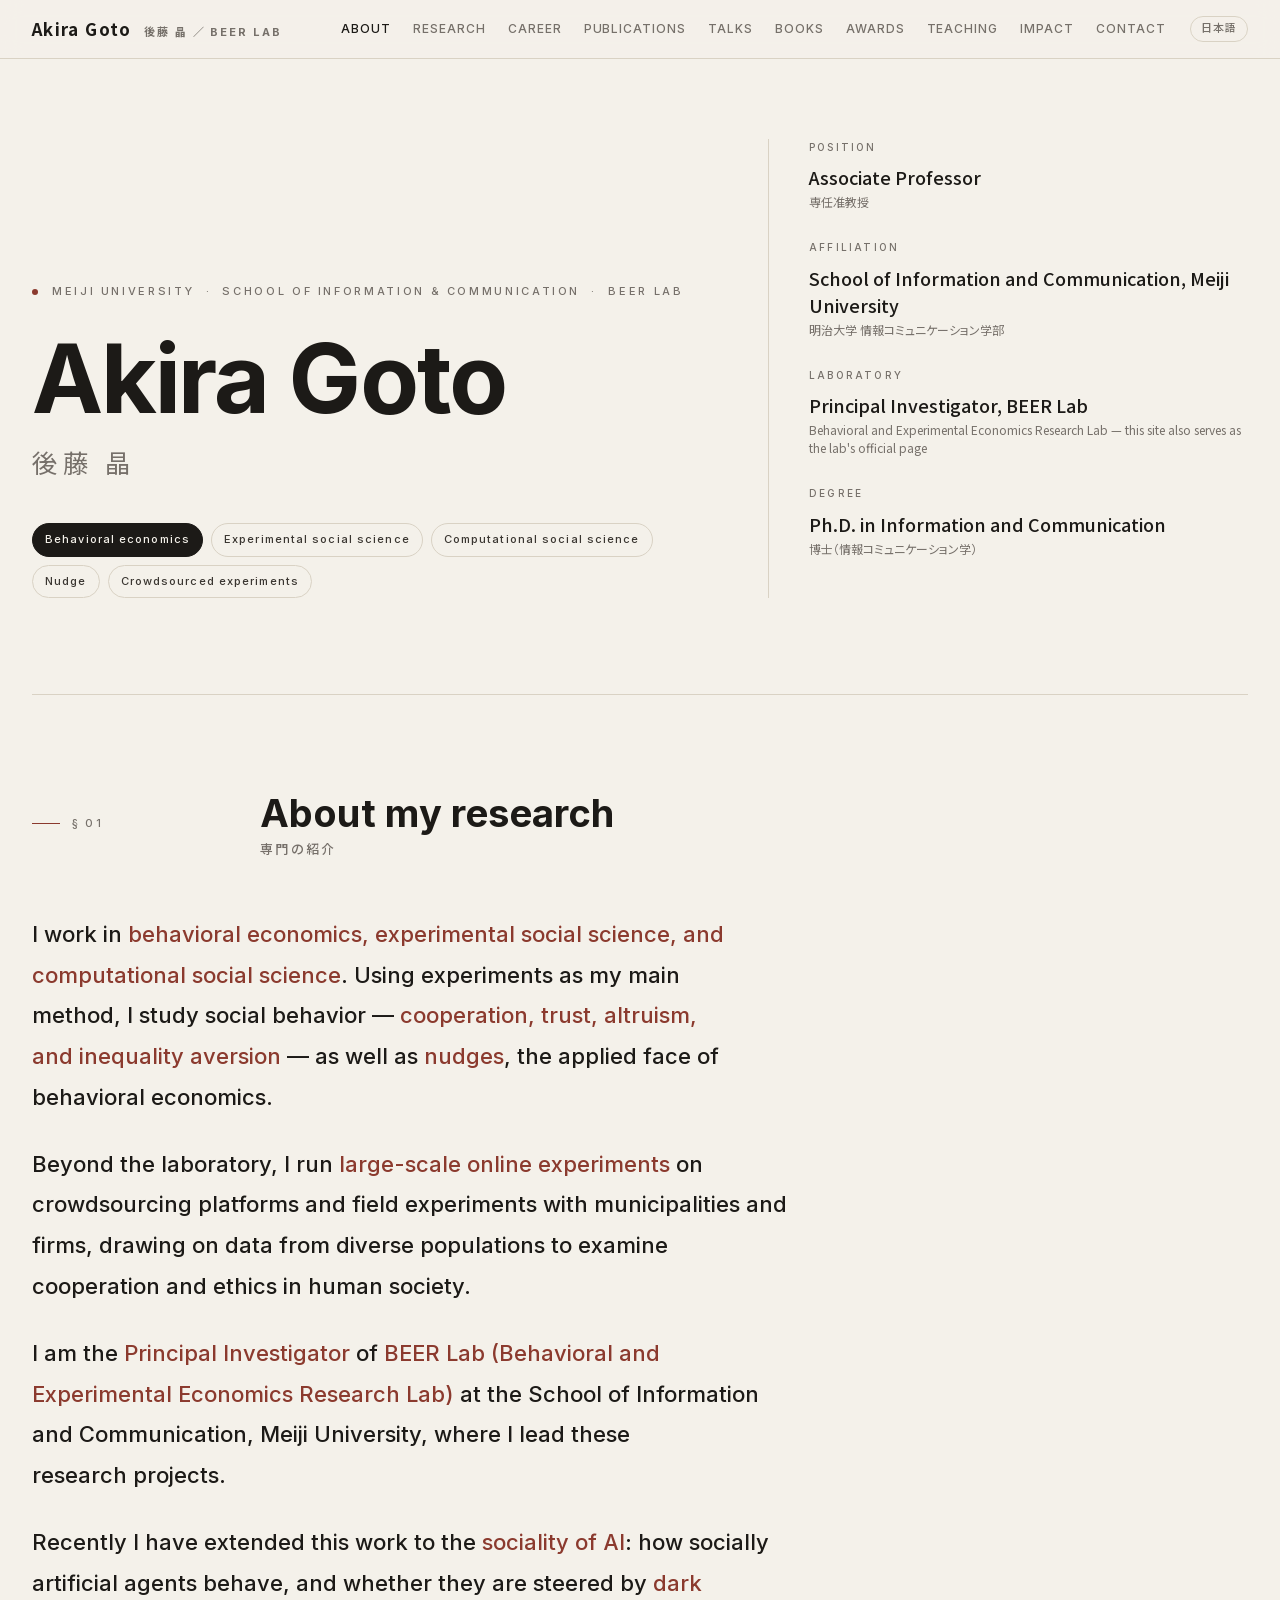
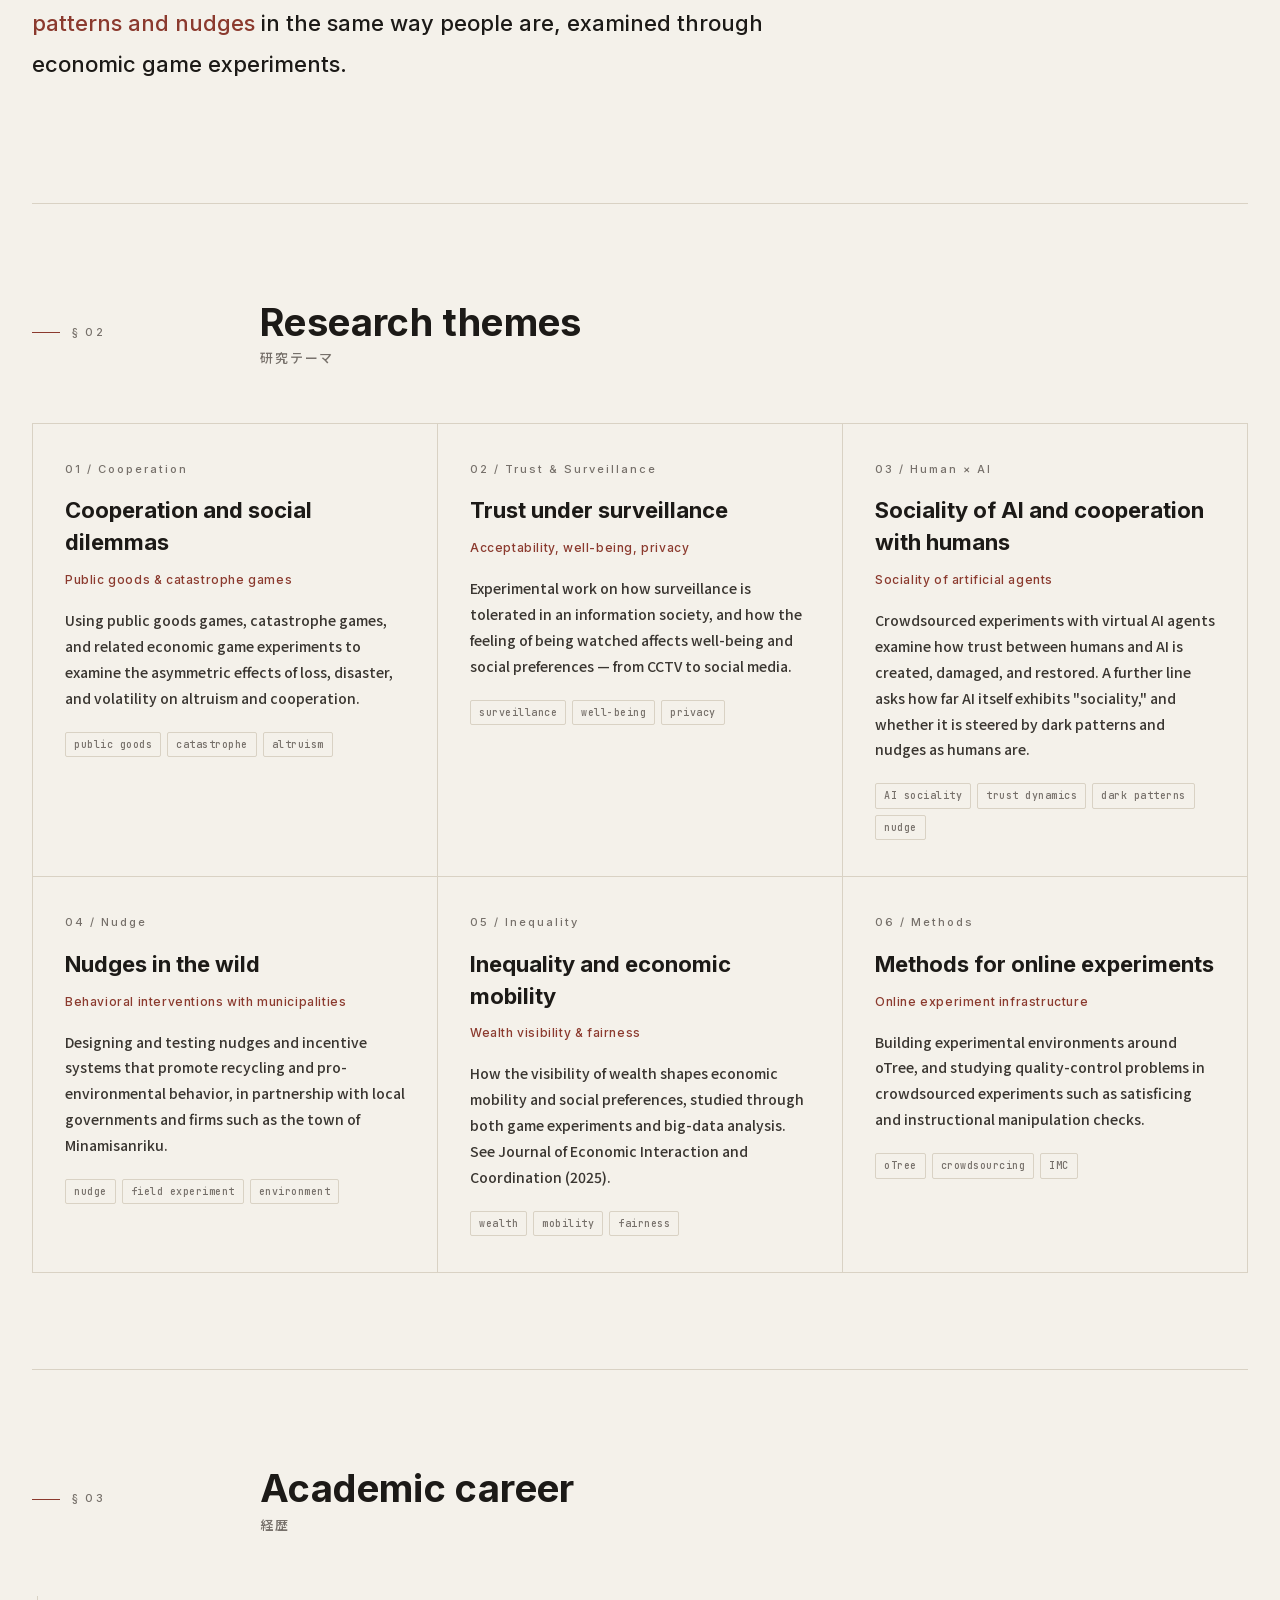
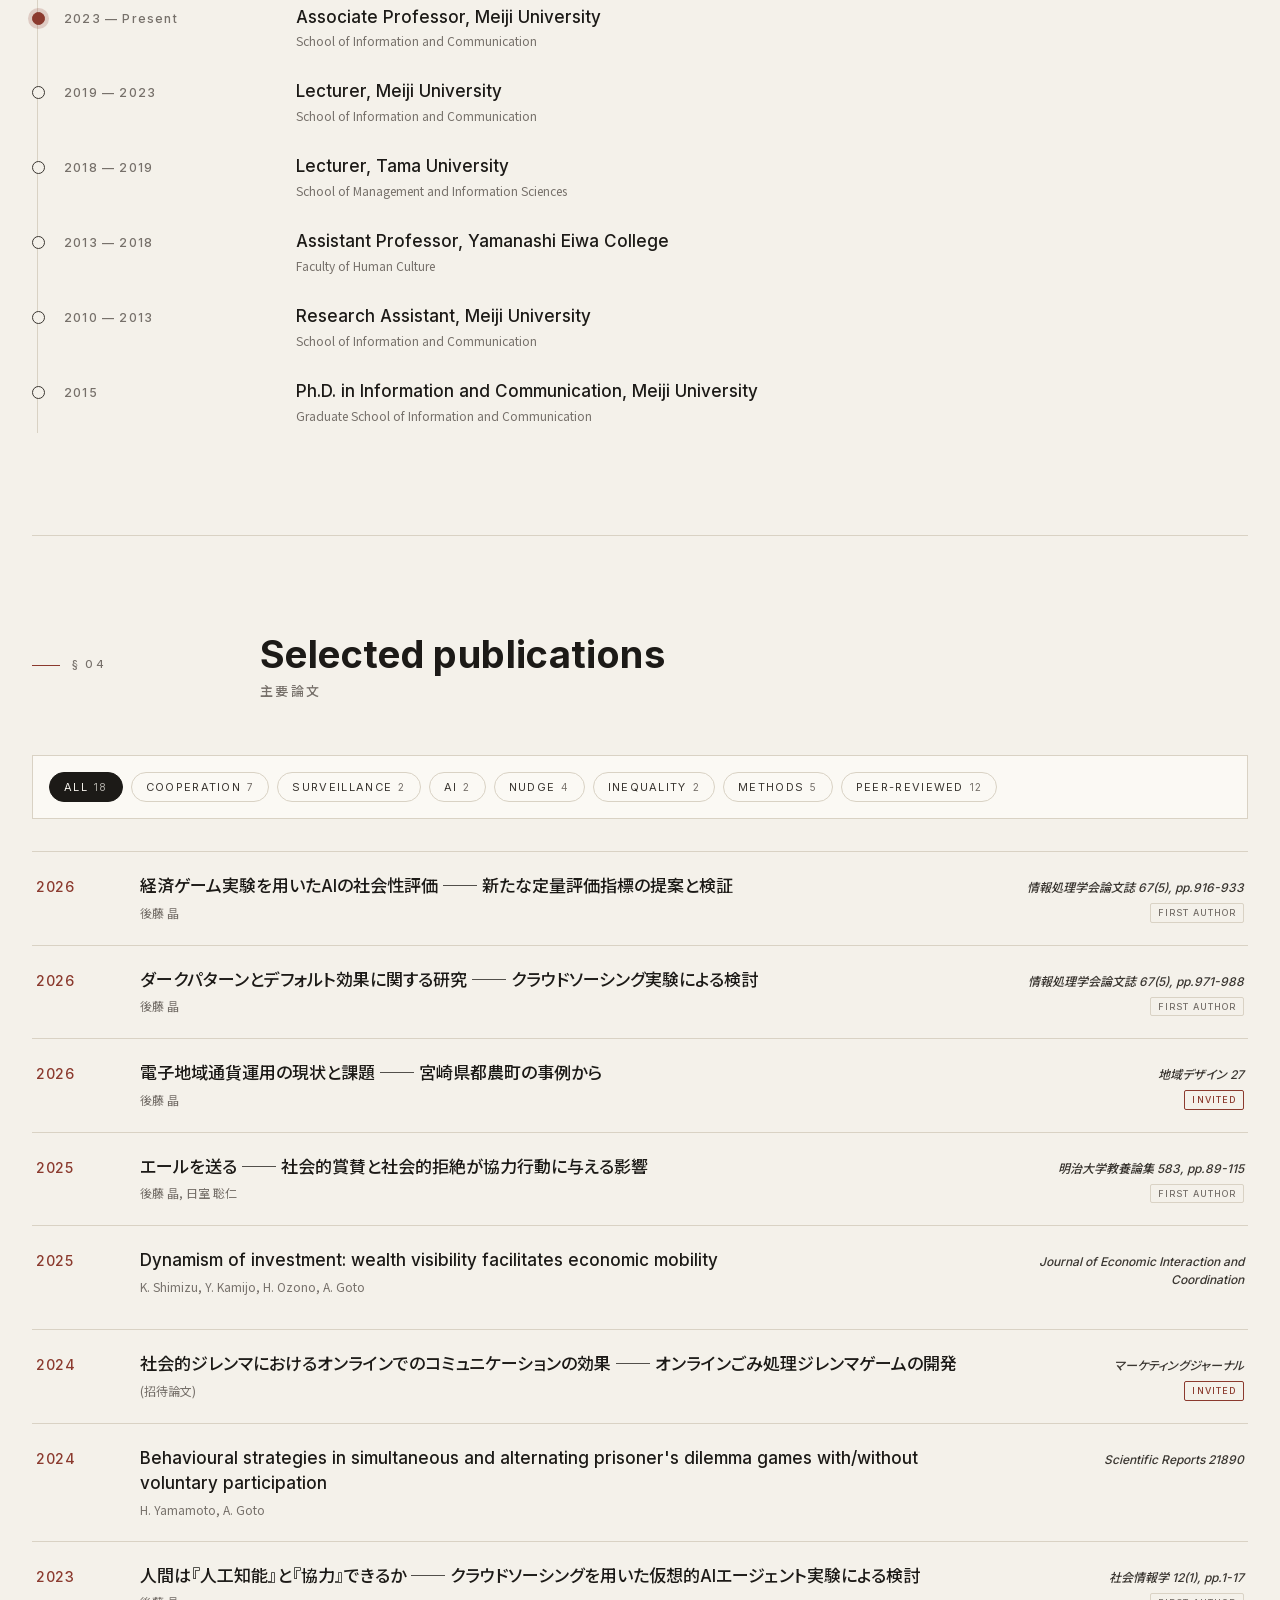
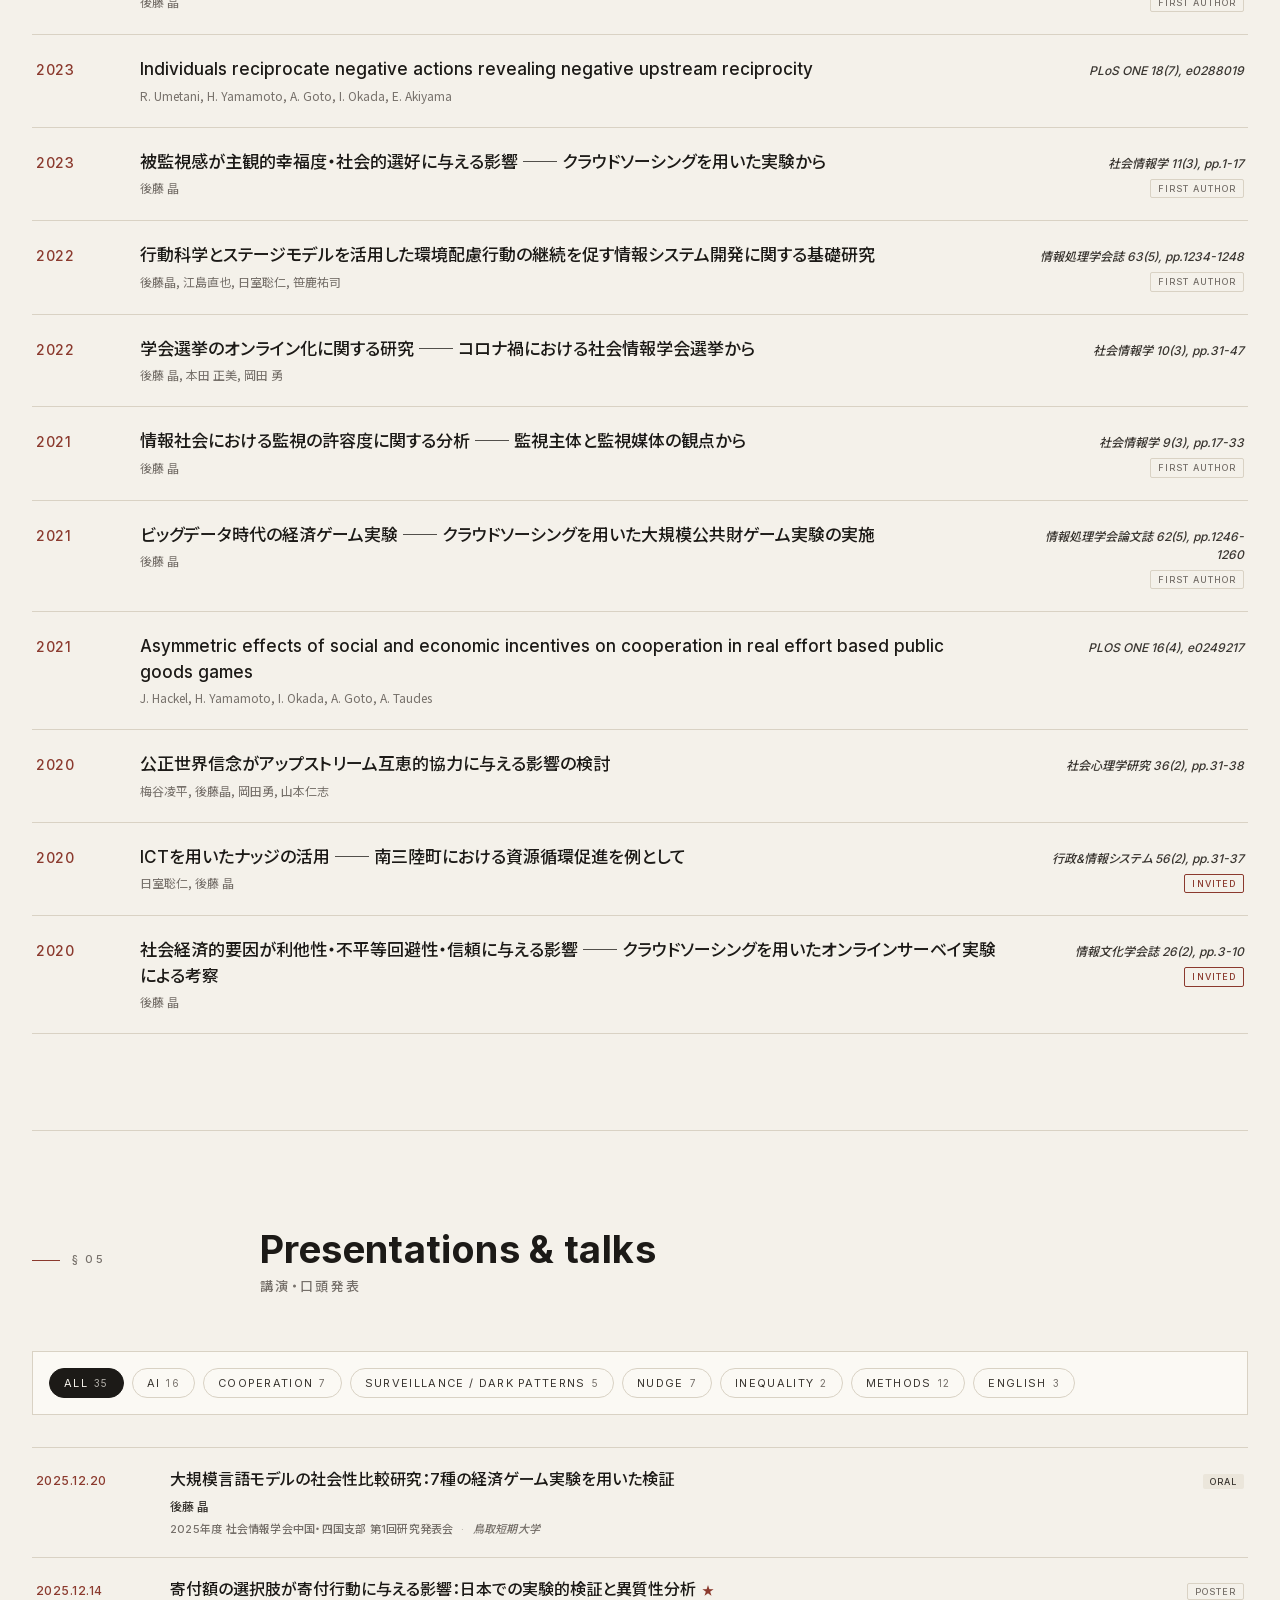
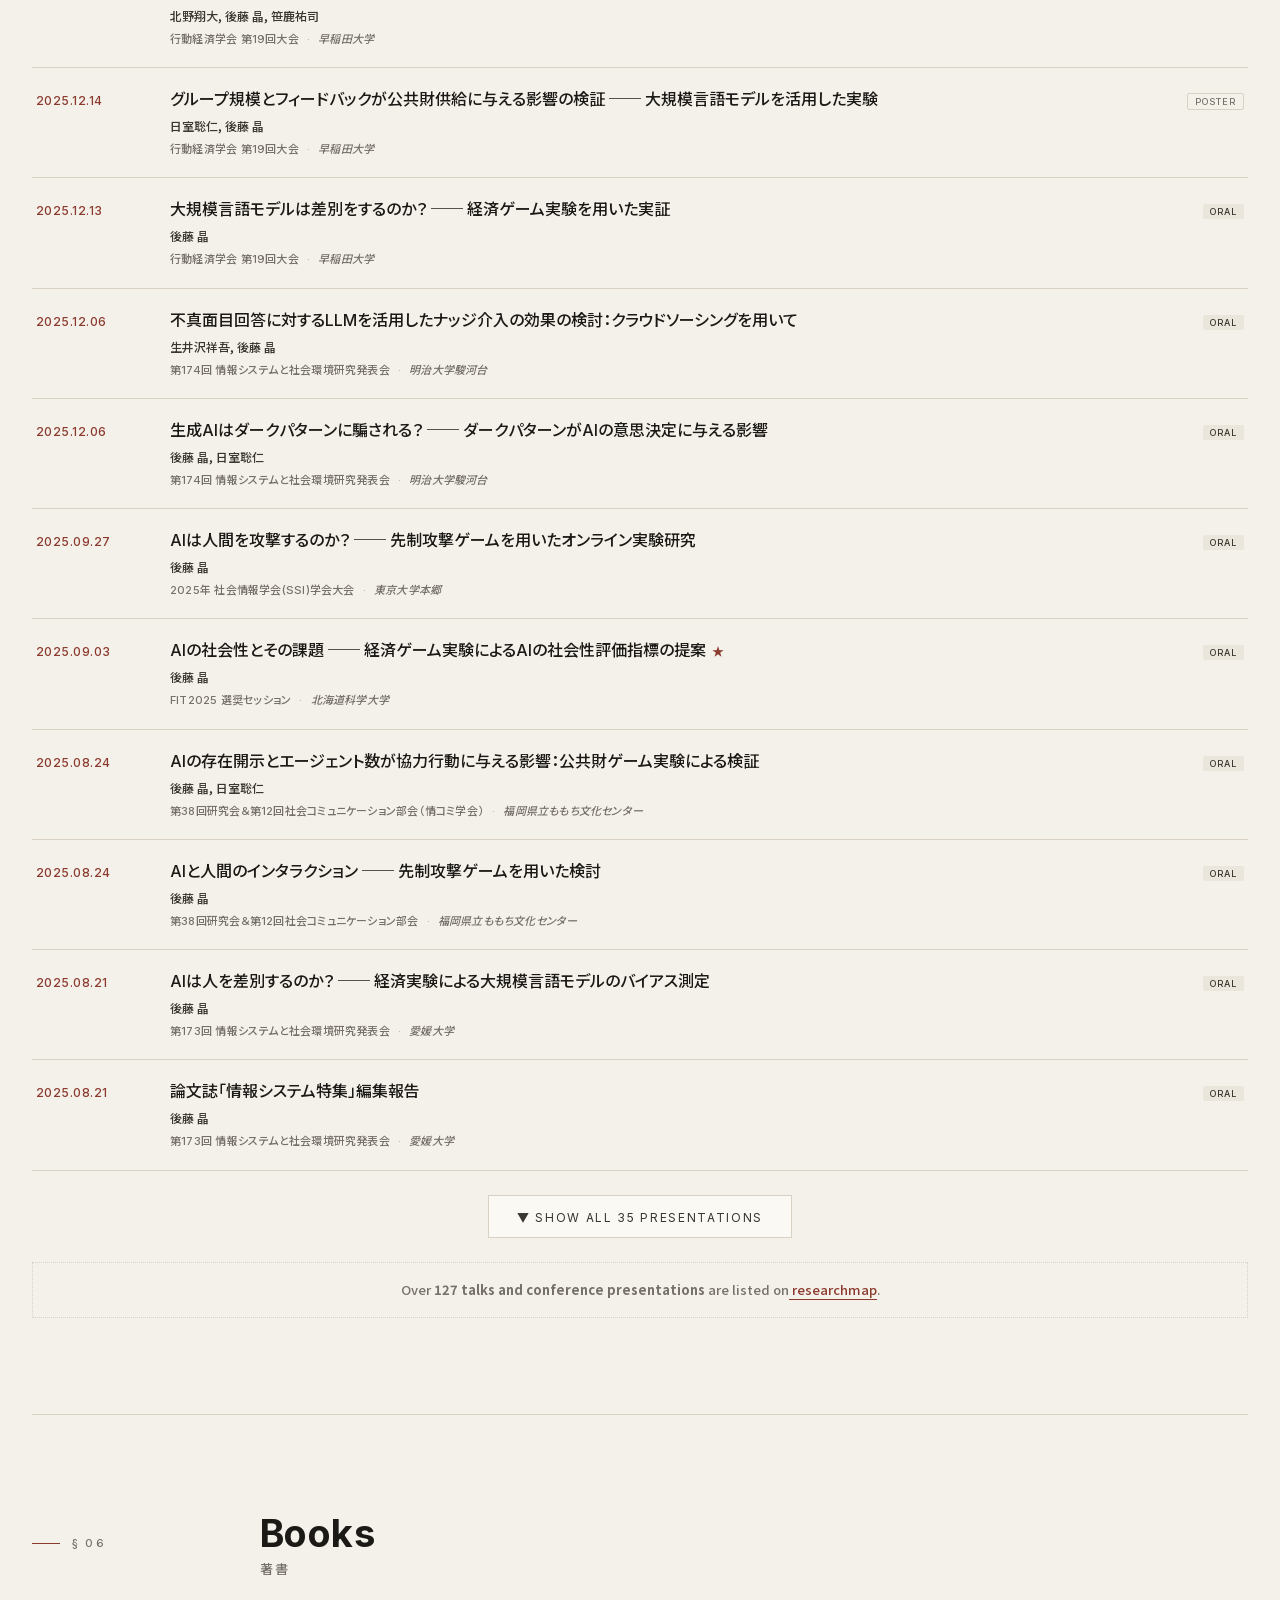
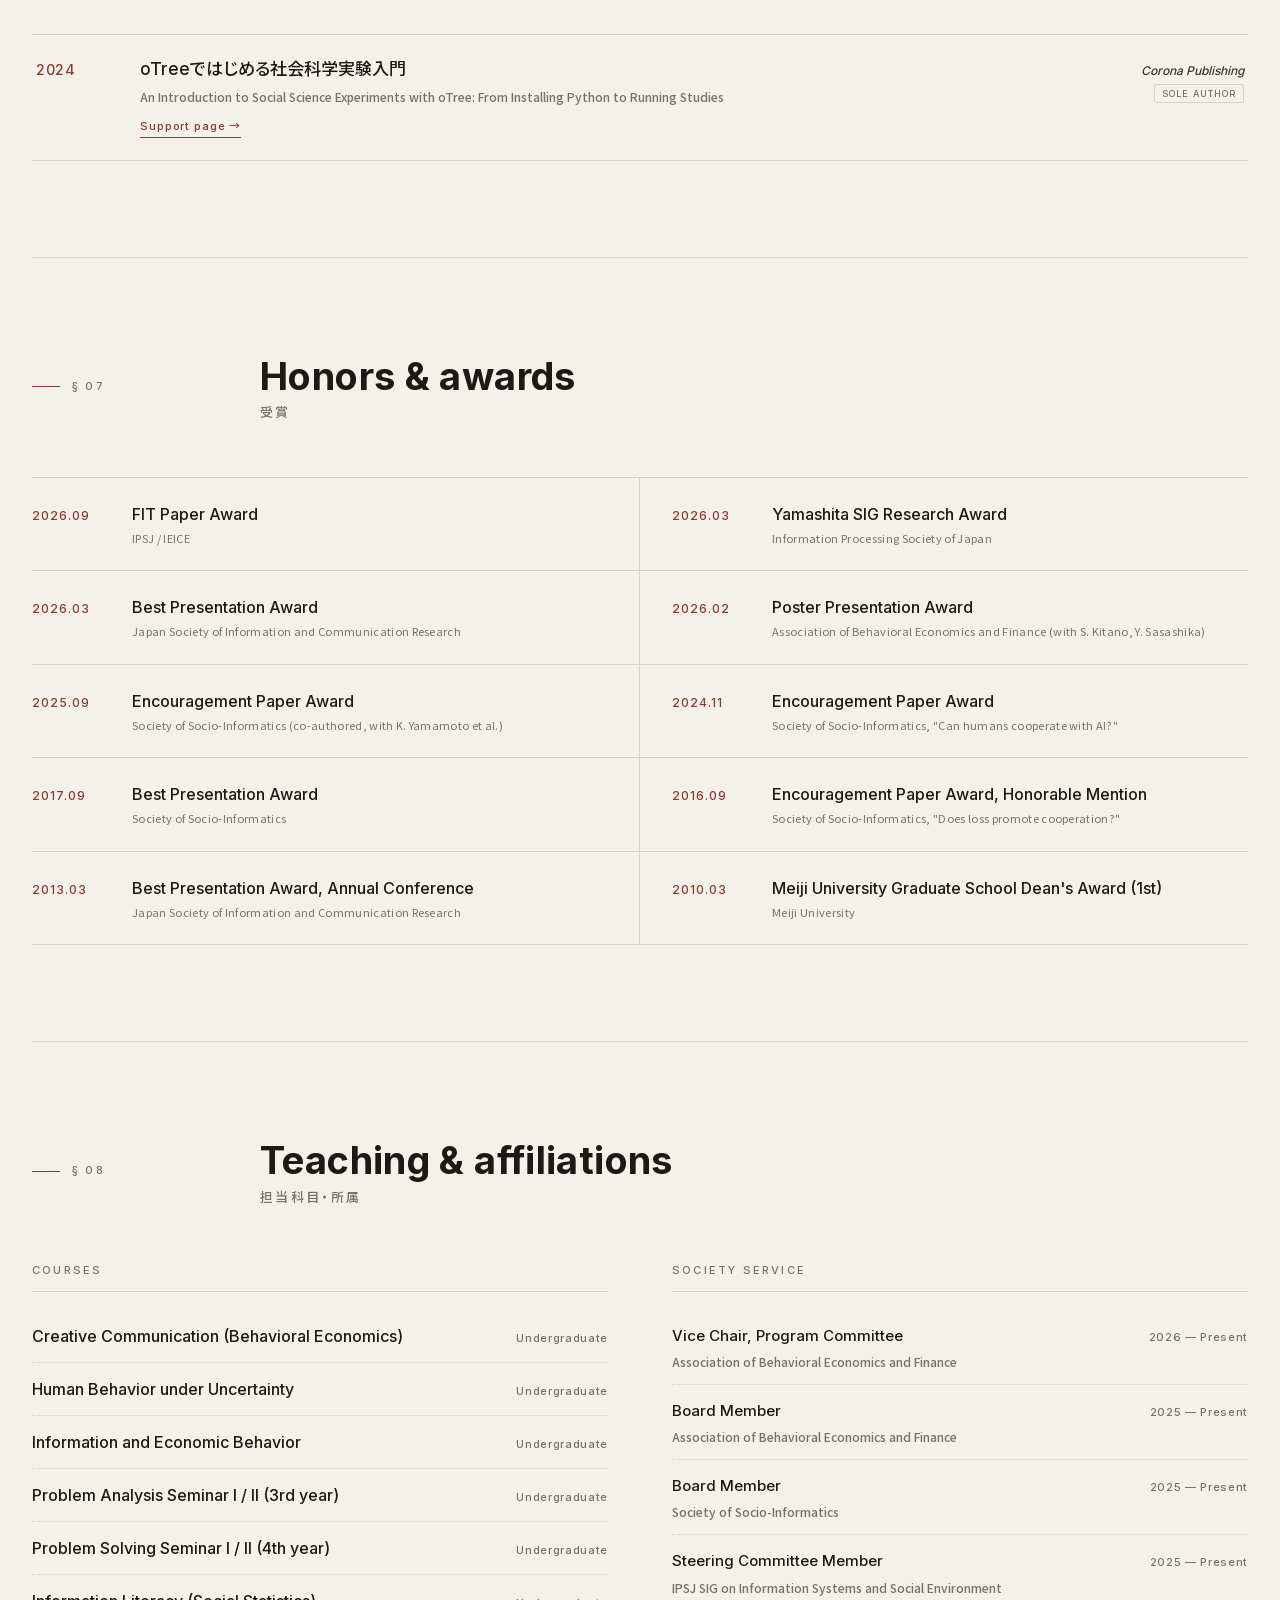
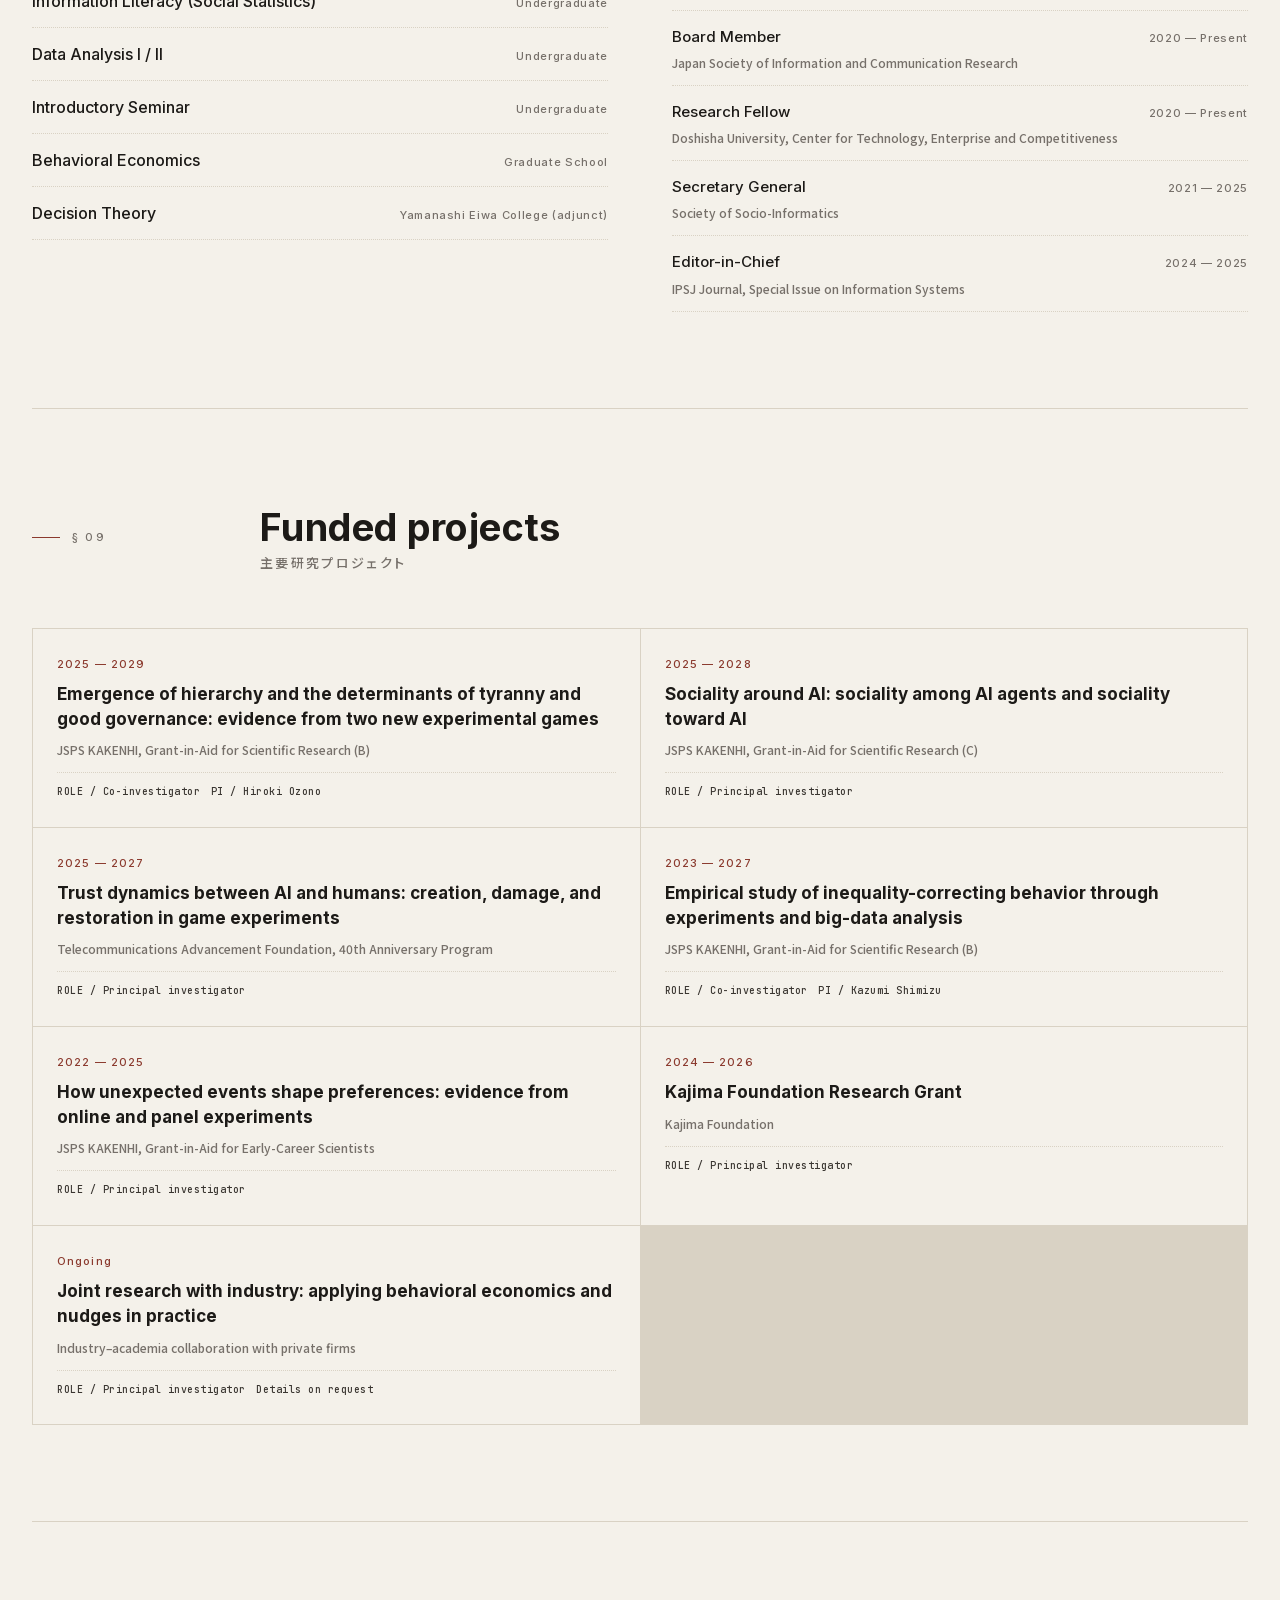
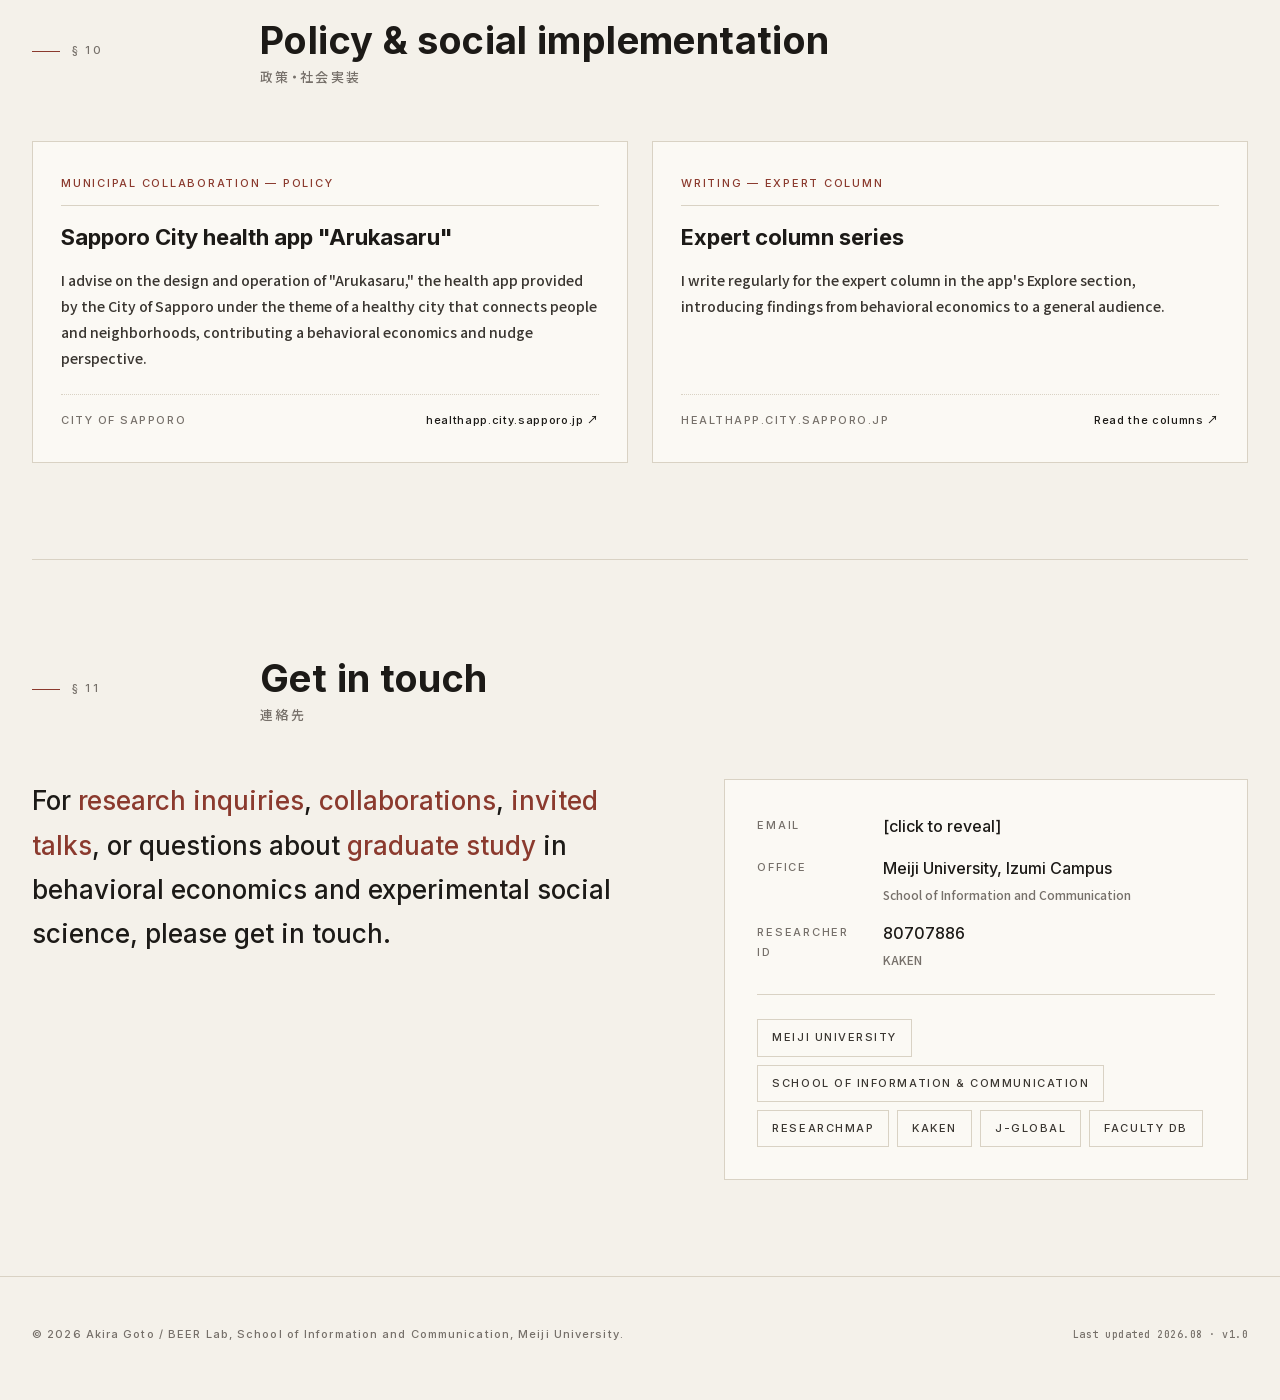
==== en/index.html @ a7a6106d "Attach custom domain m-beer.org (CNAME)" ====
<!DOCTYPE html>
<html lang="en" prefix="og: https://ogp.me/ns#"><head>
<meta charset="UTF-8">
<meta name="viewport" content="width=device-width, initial-scale=1">
<title>Akira Goto — BEER Lab | Meiji University, School of Information and Communication</title>
<meta name="description" content="Akira Goto, Associate Professor at the School of Information and Communication, Meiji University. Behavioral economics, experimental social science, and computational social science: cooperation, trust, nudges, and human–AI interaction.">
<meta name="author" content="Akira Goto">
<link rel="alternate" hreflang="ja" href="https://m-beer.org/">
<link rel="alternate" hreflang="en" href="https://m-beer.org/en/">
<link rel="alternate" hreflang="x-default" href="https://m-beer.org/">
<link rel="canonical" href="https://m-beer.org/en/">

<!-- OGP -->
<meta property="og:type" content="profile">
<meta property="og:url" content="https://m-beer.org/en/">
<meta property="og:title" content="Akira Goto">
<meta property="og:description" content="Associate Professor, School of Information and Communication, Meiji University. Behavioral economics and experimental social science.">
<meta property="og:locale" content="en_US">
<meta property="og:image" content="https://m-beer.org/assets/og-image.png">
<meta property="profile:first_name" content="Akira">
<meta property="profile:last_name" content="Goto">

<!-- Twitter / X -->
<meta name="twitter:card" content="summary_large_image">
<meta name="twitter:title" content="Akira Goto">
<meta name="twitter:description" content="Associate Professor, Meiji University. Behavioral economics and experimental social science.">
<meta name="twitter:image" content="https://m-beer.org/assets/og-image.png">

<link rel="icon" type="image/svg+xml" href="data:image/svg+xml;utf8,&lt;svg xmlns='http://www.w3.org/2000/svg' viewBox='0 0 64 64'&gt;&lt;rect width='64' height='64' rx='10' fill='%238b3a2e'/&gt;&lt;text x='32' y='44' font-family='serif' font-size='38' font-weight='800' text-anchor='middle' fill='%23fbf9f4'&gt;後&lt;/text&gt;&lt;/svg&gt;">
<link rel="stylesheet" href="../assets/fonts.css">
<style></style>

<style>  :root {
    --bg: #f4f1ea;
    --bg-2: #ebe6db;
    --paper: #fbf9f4;
    --ink: #1c1a17;
    --ink-2: #3a3631;
    --muted: #76706a;
    --rule: #d9d2c4;
    --accent: #8b3a2e;          /* iron-oxide red */
    --accent-soft: #c98a7a;
    --serif: "Noto Sans JP", "Hiragino Kaku Gothic ProN", "Yu Gothic", sans-serif;
    --sans: "Noto Sans JP", "Hiragino Kaku Gothic ProN", "Yu Gothic", sans-serif;
    --mono: "JetBrains Mono", ui-monospace, monospace;
    --latin: "Inter", "Noto Sans JP", sans-serif;
  }
  html.dark {
    --bg: #14130f;
    --bg-2: #1c1a16;
    --paper: #1a1814;
    --ink: #f1ece1;
    --ink-2: #cdc5b6;
    --muted: #8b8478;
    --rule: #2e2a23;
    --accent: #d97a66;
    --accent-soft: #b86d5b;
  }
  * { box-sizing: border-box; }
  html { scroll-behavior: smooth; }
  @media (prefers-reduced-motion: reduce) {
    html { scroll-behavior: auto; }
    *, *::before, *::after {
      animation-duration: 0.01ms !important;
      transition-duration: 0.01ms !important;
    }
  }
  /* Visible focus for keyboard users */
  a:focus-visible, button:focus-visible {
    outline: 2px solid var(--accent);
    outline-offset: 3px;
  }
  body {
    margin: 0;
    background: var(--bg);
    color: var(--ink);
    font-family: var(--sans);
    font-feature-settings: "palt";
    font-size: 16px;
    font-weight: 500;
    line-height: 1.75;
    -webkit-font-smoothing: antialiased;
  }
  a { color: inherit; text-decoration: none; }
  ::selection { background: var(--accent); color: var(--paper); }

  /* ---------- top bar ---------- */
  .topbar {
    position: sticky; top: 0; z-index: 30;
    backdrop-filter: blur(10px);
    background: color-mix(in oklab, var(--bg) 80%, transparent);
    border-bottom: 1px solid var(--rule);
  }
  .topbar-inner {
    max-width: 1320px; margin: 0 auto;
    padding: 14px 32px;
    display: flex; align-items: center; gap: 24px;
  }
  .brand {
    display: flex; align-items: baseline; gap: 12px;
    font-family: var(--serif); font-weight: 700;
  }
  .brand .ja { font-size: 17px; letter-spacing: 0.08em; }
  .brand .en { font-family: var(--latin); font-size: 11px; letter-spacing: 0.18em; color: var(--muted); text-transform: uppercase; }
  .top-nav {
    margin-left: auto;
    display: flex; gap: 22px;
    font-family: var(--latin);
    font-size: 12px;
    letter-spacing: 0.08em;
    text-transform: uppercase;
    color: var(--muted);
  }
  .top-nav a { transition: color .2s; }
  .top-nav a:hover { color: var(--accent); }
  .top-nav a.active { color: var(--ink); }
  .lang-toggle {
    border: 1px solid var(--rule);
    border-radius: 999px;
    padding: 4px 10px;
    font-family: var(--latin); font-size: 11px;
    letter-spacing: 0.1em;
    cursor: pointer;
    color: var(--muted);
    background: transparent;
  }
  .lang-toggle:hover { color: var(--ink); border-color: var(--ink-2); }
  a.lang-toggle { display: inline-block; line-height: 1.4; text-decoration: none; }
  a:hover { color: var(--accent); }

  /* ---------- layout ---------- */
  main { max-width: 1320px; margin: 0 auto; padding: 0 32px; }
  section { padding: 96px 0; border-top: 1px solid var(--rule); }
  section:first-of-type { border-top: 0; }
  .section-head {
    display: grid;
    grid-template-columns: 180px 1fr;
    gap: 48px;
    margin-bottom: 48px;
    align-items: baseline;
  }
  .section-num {
    font-family: var(--latin);
    font-size: 11px; letter-spacing: 0.2em;
    color: var(--muted);
    text-transform: uppercase;
  }
  .section-num::before {
    content: "";
    display: inline-block;
    width: 28px; height: 1px;
    background: var(--accent);
    vertical-align: middle;
    margin-right: 12px;
  }
  .section-title {
    font-family: var(--serif);
    font-weight: 700;
    font-size: 38px;
    line-height: 1.2;
    margin: 0 0 8px 0;
    letter-spacing: 0.01em;
  }
  .section-title .en {
    display: block;
    font-family: var(--latin);
    font-size: 13px;
    letter-spacing: 0.18em;
    text-transform: uppercase;
    color: var(--muted);
    font-weight: 500;
    margin-top: 6px;
  }
  .section-body { /* nothing */ }

  /* ---------- hero ---------- */
  .hero {
    padding: 80px 0 96px;
    border-top: 0;
    display: grid;
    grid-template-columns: 1.4fr 1fr;
    gap: 64px;
    align-items: end;
  }
  .hero-eyebrow {
    font-family: var(--latin);
    font-size: 11px;
    letter-spacing: 0.24em;
    text-transform: uppercase;
    color: var(--muted);
    margin-bottom: 32px;
    display: flex; gap: 14px; align-items: center;
  }
  .hero-eyebrow .dot { width: 6px; height: 6px; background: var(--accent); border-radius: 50%; }
  .hero-name-ja {
    font-family: var(--serif);
    font-weight: 900;
    font-size: clamp(64px, 9vw, 132px);
    line-height: 0.95;
    margin: 0;
    letter-spacing: 0.02em;
  }
  .hero-name-en {
    font-family: var(--latin);
    font-weight: 300;
    font-size: clamp(20px, 2vw, 28px);
    letter-spacing: 0.18em;
    color: var(--muted);
    margin-top: 18px;
    text-transform: uppercase;
  }
  .hero-tags {
    margin-top: 36px;
    display: flex; flex-wrap: wrap; gap: 8px;
  }
  .tag {
    font-family: var(--latin);
    font-size: 11px;
    letter-spacing: 0.1em;
    padding: 6px 12px;
    border: 1px solid var(--rule);
    border-radius: 999px;
    color: var(--ink-2);
  }
  .tag.solid {
    background: var(--ink);
    color: var(--bg);
    border-color: var(--ink);
  }
  .hero-side {
    border-left: 1px solid var(--rule);
    padding-left: 40px;
    padding-bottom: 12px;
  }
  .hero-side .label {
    font-family: var(--latin);
    font-size: 10px;
    letter-spacing: 0.22em;
    text-transform: uppercase;
    color: var(--muted);
    margin-bottom: 8px;
  }
  .hero-side .value {
    font-family: var(--serif);
    font-size: 18px;
    font-weight: 500;
    margin-bottom: 28px;
    line-height: 1.5;
  }
  .hero-side .value small {
    font-family: var(--sans);
    font-size: 12px;
    color: var(--muted);
    display: block;
    margin-top: 2px;
    font-weight: 400;
  }

  /* monogram (replaces portrait) */
  .monogram {
    width: 100%;
    aspect-ratio: 4/5;
    background: var(--paper);
    border: 1px solid var(--rule);
    position: relative;
    margin-bottom: 28px;
    display: grid;
    place-items: center;
    overflow: hidden;
  }
  .monogram::before {
    content: "";
    position: absolute; inset: 14px;
    border: 1px solid var(--rule);
  }
  .monogram .mg-kanji {
    font-family: var(--sans);
    font-weight: 900;
    font-size: clamp(96px, 14vw, 180px);
    line-height: 0.9;
    color: var(--ink);
    letter-spacing: -0.04em;
    z-index: 1;
    position: relative;
  }
  .monogram .mg-kanji .accent { color: var(--accent); }
  .monogram .mg-corner {
    position: absolute;
    font-family: var(--latin);
    font-size: 9px;
    letter-spacing: 0.18em;
    color: var(--muted);
    text-transform: uppercase;
  }
  .monogram .mg-corner.tl { top: 22px; left: 22px; }
  .monogram .mg-corner.br { bottom: 22px; right: 22px; }

  /* portrait placeholder (kept for legacy) */
  .portrait {
    width: 100%;
    aspect-ratio: 4/5;
    background:
      repeating-linear-gradient(
        45deg,
        var(--bg-2) 0px,
        var(--bg-2) 8px,
        var(--paper) 8px,
        var(--paper) 16px
      );
    border: 1px solid var(--rule);
    position: relative;
    margin-bottom: 28px;
    display: grid;
    place-items: center;
    overflow: hidden;
  }
  .portrait::after {
    content: "";
    position: absolute; inset: 18px;
    border: 1px dashed var(--rule);
  }
  .portrait .ph-label {
    font-family: var(--mono);
    font-size: 10px;
    letter-spacing: 0.15em;
    color: var(--muted);
    background: var(--paper);
    padding: 4px 8px;
    border: 1px solid var(--rule);
    z-index: 1;
  }

  /* ---------- about / lede ---------- */
  .lede {
    max-width: 760px;
    font-family: var(--serif);
    font-size: 22px;
    line-height: 1.85;
    color: var(--ink);
    text-wrap: pretty;
  }
  .lede p + p { margin-top: 1.2em; }
  .lede em { font-style: normal; color: var(--accent); }

  .pull-grid {
    display: grid;
    grid-template-columns: repeat(4, 1fr);
    gap: 1px;
    background: var(--rule);
    border: 1px solid var(--rule);
    margin-top: 56px;
  }
  .pull {
    background: var(--bg);
    padding: 28px 24px;
  }
  .pull .num {
    font-family: var(--latin);
    font-weight: 300;
    font-size: 48px;
    line-height: 1;
    color: var(--accent);
    letter-spacing: -0.02em;
  }
  .pull .lab {
    font-family: var(--latin);
    font-size: 11px;
    letter-spacing: 0.16em;
    text-transform: uppercase;
    color: var(--muted);
    margin-top: 10px;
  }
  .pull .sub {
    font-family: var(--sans);
    font-size: 12px;
    color: var(--ink-2);
    margin-top: 4px;
  }

  /* ---------- research ---------- */
  .research-grid {
    display: grid;
    grid-template-columns: repeat(3, 1fr);
    gap: 1px;
    background: var(--rule);
    border: 1px solid var(--rule);
  }
  .r-card {
    background: var(--bg);
    padding: 36px 32px;
    transition: background .25s;
    cursor: default;
  }
  .r-card:hover { background: var(--paper); }
  .r-card .ix {
    font-family: var(--latin);
    font-size: 11px;
    letter-spacing: 0.18em;
    color: var(--muted);
    margin-bottom: 16px;
  }
  .r-card h3 {
    font-family: var(--serif);
    font-size: 22px;
    margin: 0 0 10px;
    line-height: 1.45;
    font-weight: 700;
  }
  .r-card .en-sub {
    font-family: var(--latin);
    font-size: 12px;
    letter-spacing: 0.05em;
    color: var(--accent);
    margin-bottom: 18px;
  }
  .r-card p {
    font-size: 14px; line-height: 1.85;
    color: var(--ink-2);
    margin: 0;
  }
  .r-card .keywords {
    display: flex; flex-wrap: wrap; gap: 6px;
    margin-top: 20px;
  }
  .r-card .keywords span {
    font-family: var(--mono);
    font-size: 10px;
    letter-spacing: 0.05em;
    color: var(--muted);
    padding: 3px 8px;
    border: 1px solid var(--rule);
    border-radius: 2px;
  }

  /* ---------- timeline ---------- */
  .timeline {
    position: relative;
    padding-left: 32px;
  }
  .timeline::before {
    content: "";
    position: absolute;
    left: 5px; top: 6px; bottom: 6px;
    width: 1px;
    background: var(--rule);
  }
  .t-item {
    display: grid;
    grid-template-columns: 200px 1fr;
    gap: 32px;
    padding: 14px 0;
    position: relative;
  }
  .t-item::before {
    content: "";
    position: absolute;
    left: -32px; top: 22px;
    width: 11px; height: 11px;
    border-radius: 50%;
    background: var(--bg);
    border: 1px solid var(--ink-2);
  }
  .t-item.current::before {
    background: var(--accent);
    border-color: var(--accent);
    box-shadow: 0 0 0 4px color-mix(in oklab, var(--accent) 20%, transparent);
  }
  .t-when {
    font-family: var(--latin);
    font-size: 12px;
    letter-spacing: 0.1em;
    color: var(--muted);
    padding-top: 4px;
  }
  .t-what {
    font-family: var(--serif);
    font-size: 17px;
    font-weight: 500;
    line-height: 1.55;
  }
  .t-what small {
    display: block;
    font-family: var(--sans);
    font-size: 12px;
    color: var(--muted);
    font-weight: 400;
    margin-top: 2px;
  }

  /* ---------- pubs ---------- */
  .pubs-toolbar {
    display: flex; gap: 8px; flex-wrap: wrap;
    margin-bottom: 32px;
    padding: 16px;
    background: var(--paper);
    border: 1px solid var(--rule);
  }
  .filter-btn {
    font-family: var(--latin);
    font-size: 11px;
    letter-spacing: 0.12em;
    text-transform: uppercase;
    padding: 7px 14px;
    border: 1px solid var(--rule);
    background: transparent;
    color: var(--ink-2);
    cursor: pointer;
    border-radius: 999px;
    transition: all .2s;
  }
  .filter-btn:hover { border-color: var(--ink-2); }
  .filter-btn.on {
    background: var(--ink);
    color: var(--bg);
    border-color: var(--ink);
  }
  .filter-btn .count {
    font-size: 10px;
    margin-left: 6px;
    color: var(--muted);
  }
  .filter-btn.on .count { color: color-mix(in oklab, var(--bg) 70%, transparent); }

  .pub-list {
    border-top: 1px solid var(--rule);
  }
  .pub {
    display: grid;
    grid-template-columns: 80px 1fr 220px;
    gap: 24px;
    padding: 22px 4px;
    border-bottom: 1px solid var(--rule);
    align-items: baseline;
    transition: background .2s;
  }
  .pub:hover { background: var(--paper); }
  .pub .yr {
    font-family: var(--latin);
    font-weight: 500;
    font-size: 14px;
    color: var(--accent);
    letter-spacing: 0.04em;
  }
  .pub .ttl {
    font-family: var(--serif);
    font-size: 17px;
    line-height: 1.5;
    font-weight: 500;
    text-wrap: pretty;
  }
  .pub .ttl .authors {
    display: block;
    font-family: var(--sans);
    font-size: 12px;
    color: var(--muted);
    font-weight: 400;
    margin-top: 4px;
  }
  .pub .meta {
    font-family: var(--latin);
    font-size: 12px;
    color: var(--ink-2);
    text-align: right;
    line-height: 1.5;
  }
  .pub .meta .venue {
    display: block;
    font-style: italic;
  }
  .pub .meta .badges {
    display: inline-flex; gap: 6px; margin-top: 6px;
    flex-wrap: wrap;
    justify-content: flex-end;
  }
  .badge {
    font-family: var(--latin);
    font-size: 9px;
    letter-spacing: 0.12em;
    text-transform: uppercase;
    padding: 2px 7px;
    border-radius: 2px;
    background: var(--bg-2);
    color: var(--ink-2);
  }
  .badge.peer { background: var(--accent); color: var(--paper); }
  .badge.invited { border: 1px solid var(--accent); color: var(--accent); background: transparent; }
  .badge.first { border: 1px solid var(--rule); color: var(--muted); background: transparent; }

  /* ---------- presentations ---------- */
  .pres-list {
    border-top: 1px solid var(--rule);
  }
  .pres {
    display: grid;
    grid-template-columns: 110px 1fr 90px;
    gap: 24px;
    padding: 18px 4px;
    border-bottom: 1px solid var(--rule);
    align-items: baseline;
    transition: background .2s;
  }
  .pres:hover { background: var(--paper); }
  .pres-date {
    font-family: var(--latin);
    font-size: 12px;
    letter-spacing: 0.04em;
    color: var(--accent);
    font-weight: 500;
  }
  .pres-title {
    font-family: var(--serif);
    font-size: 16px;
    line-height: 1.5;
    font-weight: 500;
    text-wrap: pretty;
  }
  .pres-star {
    color: var(--accent);
    margin-left: 6px;
    font-size: 12px;
  }
  .pres-authors {
    font-family: var(--sans);
    font-size: 12px;
    color: var(--ink-2);
    margin-top: 4px;
  }
  .pres-venue {
    font-family: var(--latin);
    font-size: 11px;
    color: var(--muted);
    margin-top: 4px;
    letter-spacing: 0.02em;
  }
  .pres-venue .dot-sep { margin: 0 8px; opacity: 0.5; }
  .pres-place { font-style: italic; }
  .pres-meta {
    text-align: right;
  }
  .pres-more {
    margin-top: 24px;
    text-align: center;
  }
  .more-btn {
    font-family: var(--latin);
    font-size: 12px;
    letter-spacing: 0.14em;
    text-transform: uppercase;
    padding: 12px 28px;
    border: 1px solid var(--rule);
    background: var(--paper);
    color: var(--ink-2);
    cursor: pointer;
    transition: all .2s;
  }
  .more-btn:hover { background: var(--ink); color: var(--bg); border-color: var(--ink); }
  .pres-footnote {
    margin-top: 24px;
    font-family: var(--sans);
    font-size: 13px;
    color: var(--muted);
    line-height: 1.7;
    text-align: center;
    padding: 16px;
    border: 1px dotted var(--rule);
  }
  .pres-footnote a {
    color: var(--accent);
    border-bottom: 1px solid var(--accent);
  }
  @media (max-width: 960px) {
    .pres { grid-template-columns: 1fr; gap: 4px; }
    .pres-meta { text-align: left; margin-top: 4px; }
  }

  /* ---------- books ---------- */
  .book-list {
    border-top: 1px solid var(--rule);
  }
  .book-row {
    display: grid;
    grid-template-columns: 80px 1fr 180px;
    gap: 24px;
    padding: 22px 4px;
    border-bottom: 1px solid var(--rule);
    align-items: baseline;
    transition: background .2s;
  }
  .book-row:hover { background: var(--paper); }
  .book-row .b-yr {
    font-family: var(--latin);
    font-weight: 500;
    font-size: 14px;
    color: var(--accent);
    letter-spacing: 0.04em;
  }
  .book-row .b-name {
    font-family: var(--serif);
    font-size: 17px;
    line-height: 1.5;
    font-weight: 500;
    text-wrap: pretty;
  }
  .book-row .b-sub {
    font-family: var(--sans);
    font-size: 12px;
    color: var(--muted);
    margin-top: 4px;
  }
  .book-support-link {
    display: inline-block;
    margin-top: 10px;
    font-family: var(--latin);
    font-size: 11px;
    letter-spacing: 0.08em;
    color: var(--accent);
    border-bottom: 1px solid var(--accent);
  }
  .book-row .b-meta {
    text-align: right;
    font-family: var(--latin);
    font-size: 12px;
    color: var(--ink-2);
    line-height: 1.5;
  }
  .book-row .b-pub { display: block; font-style: italic; }
  .book-row .b-kind {
    display: inline-block;
    margin-top: 4px;
    font-size: 9px;
    letter-spacing: 0.12em;
    text-transform: uppercase;
    color: var(--muted);
    border: 1px solid var(--rule);
    border-radius: 2px;
    padding: 2px 7px;
  }
  @media (max-width: 960px) {
    .book-row { grid-template-columns: 60px 1fr; }
    .book-row .b-meta { grid-column: 2; text-align: left; }
  }

  /* ---------- awards ---------- */
  .awards {
    display: grid;
    grid-template-columns: repeat(2, 1fr);
    gap: 0;
    border-top: 1px solid var(--rule);
  }
  .award {
    display: grid;
    grid-template-columns: 80px 1fr;
    gap: 20px;
    padding: 24px 0;
    border-bottom: 1px solid var(--rule);
    align-items: baseline;
  }
  .award:nth-child(odd) { padding-right: 32px; border-right: 1px solid var(--rule); }
  .award:nth-child(even) { padding-left: 32px; }
  .award .a-yr {
    font-family: var(--latin);
    font-size: 12px;
    letter-spacing: 0.08em;
    color: var(--accent);
    font-weight: 500;
  }
  .award .a-ttl {
    font-family: var(--serif);
    font-size: 16px;
    font-weight: 500;
    line-height: 1.5;
  }
  .award .a-ttl small {
    display: block;
    font-family: var(--sans);
    font-size: 11px;
    color: var(--muted);
    font-weight: 400;
    margin-top: 4px;
    letter-spacing: 0.03em;
  }

  /* ---------- teaching / projects ---------- */
  .two-col {
    display: grid;
    grid-template-columns: 1fr 1fr;
    gap: 64px;
  }
  .col-h {
    font-family: var(--latin);
    font-size: 11px;
    letter-spacing: 0.2em;
    text-transform: uppercase;
    color: var(--muted);
    margin-bottom: 18px;
    padding-bottom: 10px;
    border-bottom: 1px solid var(--rule);
  }
  .course-list, .org-list {
    list-style: none; padding: 0; margin: 0;
  }
  .course-list li, .org-list li {
    padding: 12px 0;
    border-bottom: 1px dotted var(--rule);
    display: grid;
    grid-template-columns: 1fr auto;
    gap: 16px;
    align-items: baseline;
  }
  .course-list li .name {
    font-family: var(--serif);
    font-size: 16px;
  }
  .course-list li .where, .org-list li .yr {
    font-family: var(--latin);
    font-size: 11px;
    color: var(--muted);
    letter-spacing: 0.06em;
  }
  .org-list li .role {
    font-family: var(--serif);
    font-size: 15px;
  }
  .org-list li .org {
    font-family: var(--sans);
    font-size: 12px;
    color: var(--muted);
    display: block;
    margin-top: 2px;
  }

  /* projects */
  .projects {
    display: grid;
    grid-template-columns: repeat(2, 1fr);
    gap: 1px;
    background: var(--rule);
    border: 1px solid var(--rule);
  }
  .proj {
    background: var(--bg);
    padding: 26px 24px;
  }
  .proj .p-when {
    font-family: var(--latin);
    font-size: 11px;
    letter-spacing: 0.1em;
    color: var(--accent);
    margin-bottom: 8px;
  }
  .proj h4 {
    font-family: var(--serif);
    font-size: 17px;
    margin: 0 0 8px;
    line-height: 1.45;
    font-weight: 700;
    text-wrap: pretty;
  }
  .proj .p-funder {
    font-family: var(--sans);
    font-size: 12px;
    color: var(--muted);
  }
  .proj .p-role {
    font-family: var(--mono);
    font-size: 10px;
    letter-spacing: 0.05em;
    color: var(--ink-2);
    margin-top: 12px;
    padding-top: 10px;
    border-top: 1px dotted var(--rule);
  }

  /* ---------- impact ---------- */
  .impact-grid {
    display: grid;
    grid-template-columns: repeat(2, 1fr);
    gap: 24px;
  }
  .impact-card {
    display: flex; flex-direction: column;
    background: var(--paper);
    border: 1px solid var(--rule);
    padding: 32px 28px;
    transition: transform .25s, box-shadow .25s, border-color .25s;
    color: inherit;
  }
  .impact-card:hover {
    transform: translateY(-3px);
    box-shadow: 0 8px 24px -12px rgba(0,0,0,0.12);
    border-color: var(--ink-2);
  }
  .impact-card .i-tag {
    font-family: var(--latin);
    font-size: 11px;
    letter-spacing: 0.16em;
    text-transform: uppercase;
    color: var(--accent);
    margin-bottom: 16px;
    padding-bottom: 12px;
    border-bottom: 1px solid var(--rule);
  }
  .impact-card h4 {
    font-family: var(--serif);
    font-size: 22px;
    font-weight: 700;
    margin: 0 0 14px;
    line-height: 1.45;
    text-wrap: pretty;
  }
  .impact-card p {
    font-size: 14px;
    line-height: 1.85;
    color: var(--ink-2);
    margin: 0;
    flex: 1;
  }
  .impact-card .i-meta {
    display: flex; justify-content: space-between; align-items: baseline;
    gap: 16px;
    margin-top: 22px;
    padding-top: 16px;
    border-top: 1px dotted var(--rule);
    font-family: var(--latin);
    font-size: 11px;
    letter-spacing: 0.06em;
  }
  .impact-card .i-host {
    color: var(--muted);
    text-transform: uppercase;
    letter-spacing: 0.14em;
  }
  .impact-card .i-link {
    color: var(--ink);
    font-weight: 500;
  }
  .impact-card:hover .i-link { color: var(--accent); }

  /* ---------- contact ---------- */
  .contact {
    display: grid;
    grid-template-columns: 1.2fr 1fr;
    gap: 64px;
    align-items: start;
  }
  .contact-msg {
    font-family: var(--serif);
    font-size: 26px;
    line-height: 1.7;
    text-wrap: pretty;
  }
  .contact-msg em {
    font-style: normal;
    color: var(--accent);
  }
  .contact-card {
    background: var(--paper);
    border: 1px solid var(--rule);
    padding: 32px;
  }
  .contact-card dl {
    display: grid;
    grid-template-columns: 110px 1fr;
    gap: 14px 16px;
    margin: 0;
  }
  .contact-card dt {
    font-family: var(--latin);
    font-size: 11px;
    letter-spacing: 0.16em;
    text-transform: uppercase;
    color: var(--muted);
    padding-top: 4px;
  }
  .contact-card dd {
    margin: 0;
    font-family: var(--serif);
    font-size: 16px;
  }
  .contact-card dd small {
    display: block;
    font-family: var(--sans);
    font-size: 12px;
    color: var(--muted);
    margin-top: 2px;
  }
  .contact-card a:hover { color: var(--accent); }

  .links-row {
    display: flex; gap: 8px; flex-wrap: wrap;
    margin-top: 24px;
    padding-top: 24px;
    border-top: 1px solid var(--rule);
  }
  .ext-link {
    font-family: var(--latin);
    font-size: 11px;
    letter-spacing: 0.14em;
    text-transform: uppercase;
    padding: 8px 14px;
    border: 1px solid var(--rule);
    color: var(--ink-2);
    transition: all .2s;
  }
  .ext-link:hover { background: var(--ink); color: var(--bg); border-color: var(--ink); }

  /* ---------- footer ---------- */
  footer {
    border-top: 1px solid var(--rule);
    padding: 48px 32px 56px;
    margin-top: 0;
  }
  .footer-inner {
    max-width: 1320px; margin: 0 auto;
    display: flex; justify-content: space-between; align-items: baseline; flex-wrap: wrap; gap: 16px;
  }
  .footer-inner .copy {
    font-family: var(--latin);
    font-size: 11px;
    letter-spacing: 0.1em;
    color: var(--muted);
  }
  .footer-inner .built {
    font-family: var(--mono);
    font-size: 10px;
    color: var(--muted);
    letter-spacing: 0.05em;
  }

  /* ---------- responsive ---------- */
  @media (max-width: 960px) {
    .hero { grid-template-columns: 1fr; gap: 32px; }
    .section-head { grid-template-columns: 1fr; gap: 8px; }
    .pull-grid { grid-template-columns: repeat(2, 1fr); }
    .research-grid { grid-template-columns: 1fr; }
    .awards { grid-template-columns: 1fr; }
    .award:nth-child(odd) { padding-right: 0; border-right: 0; }
    .award:nth-child(even) { padding-left: 0; }
    .two-col { grid-template-columns: 1fr; gap: 32px; }
    .projects { grid-template-columns: 1fr; }
    .impact-grid { grid-template-columns: 1fr; }
    .contact { grid-template-columns: 1fr; gap: 32px; }
    .pub { grid-template-columns: 60px 1fr; }
    .pub .meta { grid-column: 2; text-align: left; }
    .t-item { grid-template-columns: 1fr; gap: 4px; }
    main { padding: 0 20px; }
    .topbar-inner { padding: 12px 20px; }
    .top-nav { display: none; }
  }
</style>
<style>
  html[lang="en"] .hero-name-ja { font-family: var(--latin); font-weight: 700; font-size: clamp(56px, 7.5vw, 108px); letter-spacing: -0.02em; }
  html[lang="en"] .lede, html[lang="en"] .section-title, html[lang="en"] .r-card h3, html[lang="en"] .t-what,
  html[lang="en"] .pub .ttl, html[lang="en"] .book-row .b-name, html[lang="en"] .award .a-ttl,
  html[lang="en"] .proj h4, html[lang="en"] .impact-card h4, html[lang="en"] .contact-msg,
  html[lang="en"] .course-list li .name, html[lang="en"] .org-list li .role,
  html[lang="en"] .contact-card dd, html[lang="en"] .pres-title { font-family: var(--latin); }
</style>
</head>
<body>

<div class="topbar">
  <div class="topbar-inner">
    <div class="brand">
      <span class="ja">Akira Goto</span>
      <span class="en">後藤 晶 ／ BEER Lab</span>
    </div>
    <nav class="top-nav" id="topNav">
      <a href="#about">About</a>
      <a href="#research">Research</a>
      <a href="#career">Career</a>
      <a href="#publications">Publications</a>
      <a href="#presentations">Talks</a>
      <a href="#books">Books</a>
      <a href="#awards">Awards</a>
      <a href="#teaching">Teaching</a>
      <a href="#impact">Impact</a>
      <a href="#contact">Contact</a>
    </nav>
    <a class="lang-toggle" href="../" hreflang="ja">日本語</a>
  </div>
</div>

<main>

<section class="hero" id="about">
  <div>
    <div class="hero-eyebrow">
      <span class="dot"></span>
      <span>Meiji University &nbsp;·&nbsp; School of Information &amp; Communication &nbsp;·&nbsp; BEER Lab</span>
    </div>
    <h1 class="hero-name-ja">Akira&nbsp;Goto</h1>
    <div class="hero-name-en">後藤 晶</div>
    <div class="hero-tags">
      <span class="tag solid">Behavioral economics</span>
      <span class="tag">Experimental social science</span>
      <span class="tag">Computational social science</span>
      <span class="tag">Nudge</span>
      <span class="tag">Crowdsourced experiments</span>
    </div>
  </div>

  <div class="hero-side">
    <div class="label">Position</div>
    <div class="value">Associate Professor<small>専任准教授</small></div>
    <div class="label">Affiliation</div>
    <div class="value">School of Information and Communication, Meiji University<small>明治大学 情報コミュニケーション学部</small></div>
    <div class="label">Laboratory</div>
    <div class="value">Principal Investigator, BEER Lab<small>Behavioral and Experimental Economics Research Lab — this site also serves as the lab's official page</small></div>
    <div class="label">Degree</div>
    <div class="value">Ph.D. in Information and Communication<small>博士（情報コミュニケーション学）</small></div>
  </div>
</section>

<section id="lede">
  <div class="section-head">
    <div class="section-num">§ 01</div>
    <div>
      <h2 class="section-title">About my research<span class="en">専門の紹介</span></h2>
    </div>
  </div>
  <div class="section-body">
    <div class="lede">
      <p>I work in <em>behavioral economics, experimental social science, and computational social science</em>. Using experiments as my main method, I study social behavior — <em>cooperation, trust, altruism, and inequality aversion</em> — as well as <em>nudges</em>, the applied face of behavioral economics.</p>
      <p>Beyond the laboratory, I run <em>large-scale online experiments</em> on crowdsourcing platforms and field experiments with municipalities and firms, drawing on data from diverse populations to examine cooperation and ethics in human society.</p>
      <p>I am the <em>Principal Investigator</em> of <em>BEER Lab (Behavioral and Experimental Economics Research Lab)</em> at the School of Information and Communication, Meiji University, where I lead these research projects.</p>
      <p>Recently I have extended this work to the <em>sociality of AI</em>: how socially artificial agents behave, and whether they are steered by <em>dark patterns and nudges</em> in the same way people are, examined through economic game experiments.</p>
    </div>
  </div>
</section>

<section id="research">
  <div class="section-head">
    <div class="section-num">§ 02</div>
    <div>
      <h2 class="section-title">Research themes<span class="en">研究テーマ</span></h2>
    </div>
  </div>
  <div class="research-grid">

    <div class="r-card">
      <div class="ix">01 / Cooperation</div>
      <h3>Cooperation and social dilemmas</h3>
      <div class="en-sub">Public goods &amp; catastrophe games</div>
      <p>Using public goods games, catastrophe games, and related economic game experiments to examine the asymmetric effects of loss, disaster, and volatility on altruism and cooperation.</p>
      <div class="keywords"><span>public goods</span><span>catastrophe</span><span>altruism</span></div>
    </div>

    <div class="r-card">
      <div class="ix">02 / Trust &amp; Surveillance</div>
      <h3>Trust under surveillance</h3>
      <div class="en-sub">Acceptability, well-being, privacy</div>
      <p>Experimental work on how surveillance is tolerated in an information society, and how the feeling of being watched affects well-being and social preferences — from CCTV to social media.</p>
      <div class="keywords"><span>surveillance</span><span>well-being</span><span>privacy</span></div>
    </div>

    <div class="r-card">
      <div class="ix">03 / Human × AI</div>
      <h3>Sociality of AI and cooperation with humans</h3>
      <div class="en-sub">Sociality of artificial agents</div>
      <p>Crowdsourced experiments with virtual AI agents examine how trust between humans and AI is created, damaged, and restored. A further line asks how far AI itself exhibits "sociality," and whether it is steered by dark patterns and nudges as humans are.</p>
      <div class="keywords"><span>AI sociality</span><span>trust dynamics</span><span>dark patterns</span><span>nudge</span></div>
    </div>

    <div class="r-card">
      <div class="ix">04 / Nudge</div>
      <h3>Nudges in the wild</h3>
      <div class="en-sub">Behavioral interventions with municipalities</div>
      <p>Designing and testing nudges and incentive systems that promote recycling and pro-environmental behavior, in partnership with local governments and firms such as the town of Minamisanriku.</p>
      <div class="keywords"><span>nudge</span><span>field experiment</span><span>environment</span></div>
    </div>

    <div class="r-card">
      <div class="ix">05 / Inequality</div>
      <h3>Inequality and economic mobility</h3>
      <div class="en-sub">Wealth visibility &amp; fairness</div>
      <p>How the visibility of wealth shapes economic mobility and social preferences, studied through both game experiments and big-data analysis. See Journal of Economic Interaction and Coordination (2025).</p>
      <div class="keywords"><span>wealth</span><span>mobility</span><span>fairness</span></div>
    </div>

    <div class="r-card">
      <div class="ix">06 / Methods</div>
      <h3>Methods for online experiments</h3>
      <div class="en-sub">Online experiment infrastructure</div>
      <p>Building experimental environments around oTree, and studying quality-control problems in crowdsourced experiments such as satisficing and instructional manipulation checks.</p>
      <div class="keywords"><span>oTree</span><span>crowdsourcing</span><span>IMC</span></div>
    </div>

  </div>
</section>

<section id="career">
  <div class="section-head">
    <div class="section-num">§ 03</div>
    <div>
      <h2 class="section-title">Academic career<span class="en">経歴</span></h2>
    </div>
  </div>
  <div class="timeline">
    <div class="t-item current">
      <div class="t-when">2023 — Present</div>
      <div class="t-what">Associate Professor, Meiji University<small>School of Information and Communication</small></div>
    </div>
    <div class="t-item">
      <div class="t-when">2019 — 2023</div>
      <div class="t-what">Lecturer, Meiji University<small>School of Information and Communication</small></div>
    </div>
    <div class="t-item">
      <div class="t-when">2018 — 2019</div>
      <div class="t-what">Lecturer, Tama University<small>School of Management and Information Sciences</small></div>
    </div>
    <div class="t-item">
      <div class="t-when">2013 — 2018</div>
      <div class="t-what">Assistant Professor, Yamanashi Eiwa College<small>Faculty of Human Culture</small></div>
    </div>
    <div class="t-item">
      <div class="t-when">2010 — 2013</div>
      <div class="t-what">Research Assistant, Meiji University<small>School of Information and Communication</small></div>
    </div>
    <div class="t-item">
      <div class="t-when">2015</div>
      <div class="t-what">Ph.D. in Information and Communication, Meiji University<small>Graduate School of Information and Communication</small></div>
    </div>
  </div>
</section>

<section id="publications">
  <div class="section-head">
    <div class="section-num">§ 04</div>
    <div>
      <h2 class="section-title">Selected publications<span class="en">主要論文</span></h2>
    </div>
  </div>
  <div class="section-body">
    <div id="pubsRoot"></div>
  </div>
</section>

<section id="presentations">
  <div class="section-head">
    <div class="section-num">§ 05</div>
    <div>
      <h2 class="section-title">Presentations &amp; talks<span class="en">講演・口頭発表</span></h2>
    </div>
  </div>
  <div class="section-body">
    <div id="presRoot"></div>
  </div>
</section>

<section id="books">
  <div class="section-head">
    <div class="section-num">§ 06</div>
    <div>
      <h2 class="section-title">Books<span class="en">著書</span></h2>
    </div>
  </div>
  <div class="book-list">
    <div class="book-row">
      <div class="b-yr">2024</div>
      <div class="b-main">
        <div class="b-name">oTreeではじめる社会科学実験入門</div>
        <div class="b-sub">An Introduction to Social Science Experiments with oTree: From Installing Python to Running Studies</div>
        <a class="book-support-link" href="https://sites.google.com/view/akiragoto/otreebook" target="_blank" rel="noopener">Support page →</a>
      </div>
      <div class="b-meta">
        <span class="b-pub">Corona Publishing</span>
        <span class="b-kind">Sole author</span>
      </div>
    </div>
  </div>
</section>

<section id="awards">
  <div class="section-head">
    <div class="section-num">§ 07</div>
    <div>
      <h2 class="section-title">Honors &amp; awards<span class="en">受賞</span></h2>
    </div>
  </div>
  <div class="awards">
    <div class="award"><div class="a-yr">2026.09</div><div class="a-ttl">FIT Paper Award<small>IPSJ / IEICE</small></div></div>
    <div class="award"><div class="a-yr">2026.03</div><div class="a-ttl">Yamashita SIG Research Award<small>Information Processing Society of Japan</small></div></div>
    <div class="award"><div class="a-yr">2026.03</div><div class="a-ttl">Best Presentation Award<small>Japan Society of Information and Communication Research</small></div></div>
    <div class="award"><div class="a-yr">2026.02</div><div class="a-ttl">Poster Presentation Award<small>Association of Behavioral Economics and Finance (with S. Kitano, Y. Sasashika)</small></div></div>
    <div class="award"><div class="a-yr">2025.09</div><div class="a-ttl">Encouragement Paper Award<small>Society of Socio-Informatics (co-authored, with K. Yamamoto et al.)</small></div></div>
    <div class="award"><div class="a-yr">2024.11</div><div class="a-ttl">Encouragement Paper Award<small>Society of Socio-Informatics, "Can humans cooperate with AI?"</small></div></div>
    <div class="award"><div class="a-yr">2017.09</div><div class="a-ttl">Best Presentation Award<small>Society of Socio-Informatics</small></div></div>
    <div class="award"><div class="a-yr">2016.09</div><div class="a-ttl">Encouragement Paper Award, Honorable Mention<small>Society of Socio-Informatics, "Does loss promote cooperation?"</small></div></div>
    <div class="award"><div class="a-yr">2013.03</div><div class="a-ttl">Best Presentation Award, Annual Conference<small>Japan Society of Information and Communication Research</small></div></div>
    <div class="award"><div class="a-yr">2010.03</div><div class="a-ttl">Meiji University Graduate School Dean's Award (1st)<small>Meiji University</small></div></div>
  </div>
</section>

<section id="teaching">
  <div class="section-head">
    <div class="section-num">§ 08</div>
    <div>
      <h2 class="section-title">Teaching &amp; affiliations<span class="en">担当科目・所属</span></h2>
    </div>
  </div>
  <div class="two-col">
    <div>
      <div class="col-h">Courses</div>
      <ul class="course-list">
        <li><span class="name">Creative Communication (Behavioral Economics)</span><span class="where">Undergraduate</span></li>
        <li><span class="name">Human Behavior under Uncertainty</span><span class="where">Undergraduate</span></li>
        <li><span class="name">Information and Economic Behavior</span><span class="where">Undergraduate</span></li>
        <li><span class="name">Problem Analysis Seminar I / II (3rd year)</span><span class="where">Undergraduate</span></li>
        <li><span class="name">Problem Solving Seminar I / II (4th year)</span><span class="where">Undergraduate</span></li>
        <li><span class="name">Information Literacy (Social Statistics)</span><span class="where">Undergraduate</span></li>
        <li><span class="name">Data Analysis I / II</span><span class="where">Undergraduate</span></li>
        <li><span class="name">Introductory Seminar</span><span class="where">Undergraduate</span></li>
        <li><span class="name">Behavioral Economics</span><span class="where">Graduate School</span></li>
        <li><span class="name">Decision Theory</span><span class="where">Yamanashi Eiwa College (adjunct)</span></li>
      </ul>
    </div>
    <div>
      <div class="col-h">Society service</div>
      <ul class="org-list">
        <li><div><span class="role">Vice Chair, Program Committee</span><span class="org">Association of Behavioral Economics and Finance</span></div><span class="yr">2026 — Present</span></li>
        <li><div><span class="role">Board Member</span><span class="org">Association of Behavioral Economics and Finance</span></div><span class="yr">2025 — Present</span></li>
        <li><div><span class="role">Board Member</span><span class="org">Society of Socio-Informatics</span></div><span class="yr">2025 — Present</span></li>
        <li><div><span class="role">Steering Committee Member</span><span class="org">IPSJ SIG on Information Systems and Social Environment</span></div><span class="yr">2025 — Present</span></li>
        <li><div><span class="role">Board Member</span><span class="org">Japan Society of Information and Communication Research</span></div><span class="yr">2020 — Present</span></li>
        <li><div><span class="role">Research Fellow</span><span class="org">Doshisha University, Center for Technology, Enterprise and Competitiveness</span></div><span class="yr">2020 — Present</span></li>
        <li><div><span class="role">Secretary General</span><span class="org">Society of Socio-Informatics</span></div><span class="yr">2021 — 2025</span></li>
        <li><div><span class="role">Editor-in-Chief</span><span class="org">IPSJ Journal, Special Issue on Information Systems</span></div><span class="yr">2024 — 2025</span></li>
      </ul>
    </div>
  </div>
</section>

<section id="projects">
  <div class="section-head">
    <div class="section-num">§ 09</div>
    <div>
      <h2 class="section-title">Funded projects<span class="en">主要研究プロジェクト</span></h2>
    </div>
  </div>
  <div class="projects">

    <div class="proj">
      <div class="p-when">2025 — 2029</div>
      <h4>Emergence of hierarchy and the determinants of tyranny and good governance: evidence from two new experimental games</h4>
      <div class="p-funder">JSPS KAKENHI, Grant-in-Aid for Scientific Research (B)</div>
      <div class="p-role">ROLE / Co-investigator　PI / Hiroki Ozono</div>
    </div>

    <div class="proj">
      <div class="p-when">2025 — 2028</div>
      <h4>Sociality around AI: sociality among AI agents and sociality toward AI</h4>
      <div class="p-funder">JSPS KAKENHI, Grant-in-Aid for Scientific Research (C)</div>
      <div class="p-role">ROLE / Principal investigator</div>
    </div>

    <div class="proj">
      <div class="p-when">2025 — 2027</div>
      <h4>Trust dynamics between AI and humans: creation, damage, and restoration in game experiments</h4>
      <div class="p-funder">Telecommunications Advancement Foundation, 40th Anniversary Program</div>
      <div class="p-role">ROLE / Principal investigator</div>
    </div>

    <div class="proj">
      <div class="p-when">2023 — 2027</div>
      <h4>Empirical study of inequality-correcting behavior through experiments and big-data analysis</h4>
      <div class="p-funder">JSPS KAKENHI, Grant-in-Aid for Scientific Research (B)</div>
      <div class="p-role">ROLE / Co-investigator　PI / Kazumi Shimizu</div>
    </div>

    <div class="proj">
      <div class="p-when">2022 — 2025</div>
      <h4>How unexpected events shape preferences: evidence from online and panel experiments</h4>
      <div class="p-funder">JSPS KAKENHI, Grant-in-Aid for Early-Career Scientists</div>
      <div class="p-role">ROLE / Principal investigator</div>
    </div>

    <div class="proj">
      <div class="p-when">2024 — 2026</div>
      <h4>Kajima Foundation Research Grant</h4>
      <div class="p-funder">Kajima Foundation</div>
      <div class="p-role">ROLE / Principal investigator</div>
    </div>

    <div class="proj">
      <div class="p-when">Ongoing</div>
      <h4>Joint research with industry: applying behavioral economics and nudges in practice</h4>
      <div class="p-funder">Industry–academia collaboration with private firms</div>
      <div class="p-role">ROLE / Principal investigator　Details on request</div>
    </div>

  </div>
</section>

<section id="impact">
  <div class="section-head">
    <div class="section-num">§ 10</div>
    <div>
      <h2 class="section-title">Policy &amp; social implementation<span class="en">政策・社会実装</span></h2>
    </div>
  </div>
  <div class="impact-grid">

    <a class="impact-card" href="https://healthapp.city.sapporo.jp/" target="_blank" rel="noopener">
      <div class="i-tag">Municipal collaboration — policy</div>
      <h4>Sapporo City health app "Arukasaru"</h4>
      <p>I advise on the design and operation of "Arukasaru," the health app provided by the City of Sapporo under the theme of a healthy city that connects people and neighborhoods, contributing a behavioral economics and nudge perspective.</p>
      <div class="i-meta">
        <span class="i-host">City of Sapporo</span>
        <span class="i-link">healthapp.city.sapporo.jp ↗</span>
      </div>
    </a>

    <a class="impact-card" href="https://healthapp.city.sapporo.jp/explore/column" target="_blank" rel="noopener">
      <div class="i-tag">Writing — expert column</div>
      <h4>Expert column series</h4>
      <p>I write regularly for the expert column in the app's Explore section, introducing findings from behavioral economics to a general audience.</p>
      <div class="i-meta">
        <span class="i-host">healthapp.city.sapporo.jp</span>
        <span class="i-link">Read the columns ↗</span>
      </div>
    </a>

  </div>
</section>

<section id="contact">
  <div class="section-head">
    <div class="section-num">§ 11</div>
    <div>
      <h2 class="section-title">Get in touch<span class="en">連絡先</span></h2>
    </div>
  </div>
  <div class="contact">
    <div class="contact-msg">
      For <em>research inquiries</em>, <em>collaborations</em>, <em>invited talks</em>, or questions about <em>graduate study</em> in behavioral economics and experimental social science, please get in touch.
    </div>
    <div class="contact-card">
      <dl>
        <dt>Email</dt>
        <dd><a id="emailLink" href="#" rel="nofollow">[click to reveal]</a></dd>
        <dt>Office</dt>
        <dd>Meiji University, Izumi Campus<small>School of Information and Communication</small></dd>
        <dt>Researcher ID</dt>
        <dd>80707886<small>KAKEN</small></dd>
      </dl>
      <div class="links-row">
        <a class="ext-link" href="https://www.meiji.ac.jp/cip/english/" target="_blank" rel="noopener">Meiji University</a>
        <a class="ext-link" href="https://www.meiji.ac.jp/cip/english/undergraduate/information/" target="_blank" rel="noopener">School of Information &amp; Communication</a>
        <a class="ext-link" href="https://researchmap.jp/akiragoto" target="_blank" rel="noopener">researchmap</a>
        <a class="ext-link" href="https://nrid.nii.ac.jp/ja/nrid/1000080707886/" target="_blank" rel="noopener">KAKEN</a>
        <a class="ext-link" href="https://jglobal.jst.go.jp/detail?JGLOBAL_ID=201901005941241880" target="_blank" rel="noopener">J-GLOBAL</a>
        <a class="ext-link" href="https://gyoseki1.mind.meiji.ac.jp/mjuhp/KgApp?resId=S002321" target="_blank" rel="noopener">Faculty DB</a>
      </div>
    </div>
  </div>
</section>

</main>

<footer>
  <div class="footer-inner">
    <div class="copy">© 2026 Akira Goto / BEER Lab, School of Information and Communication, Meiji University.</div>
    <div class="built">Last updated <span id="lastUpdated">2026.08</span> · v1.0</div>
  </div>
</footer>

<script src="../assets/vendor/react.production.min.js"></script>
<script src="../assets/vendor/react-dom.production.min.js"></script>
<script src="../assets/app.js"></script>
</body></html>
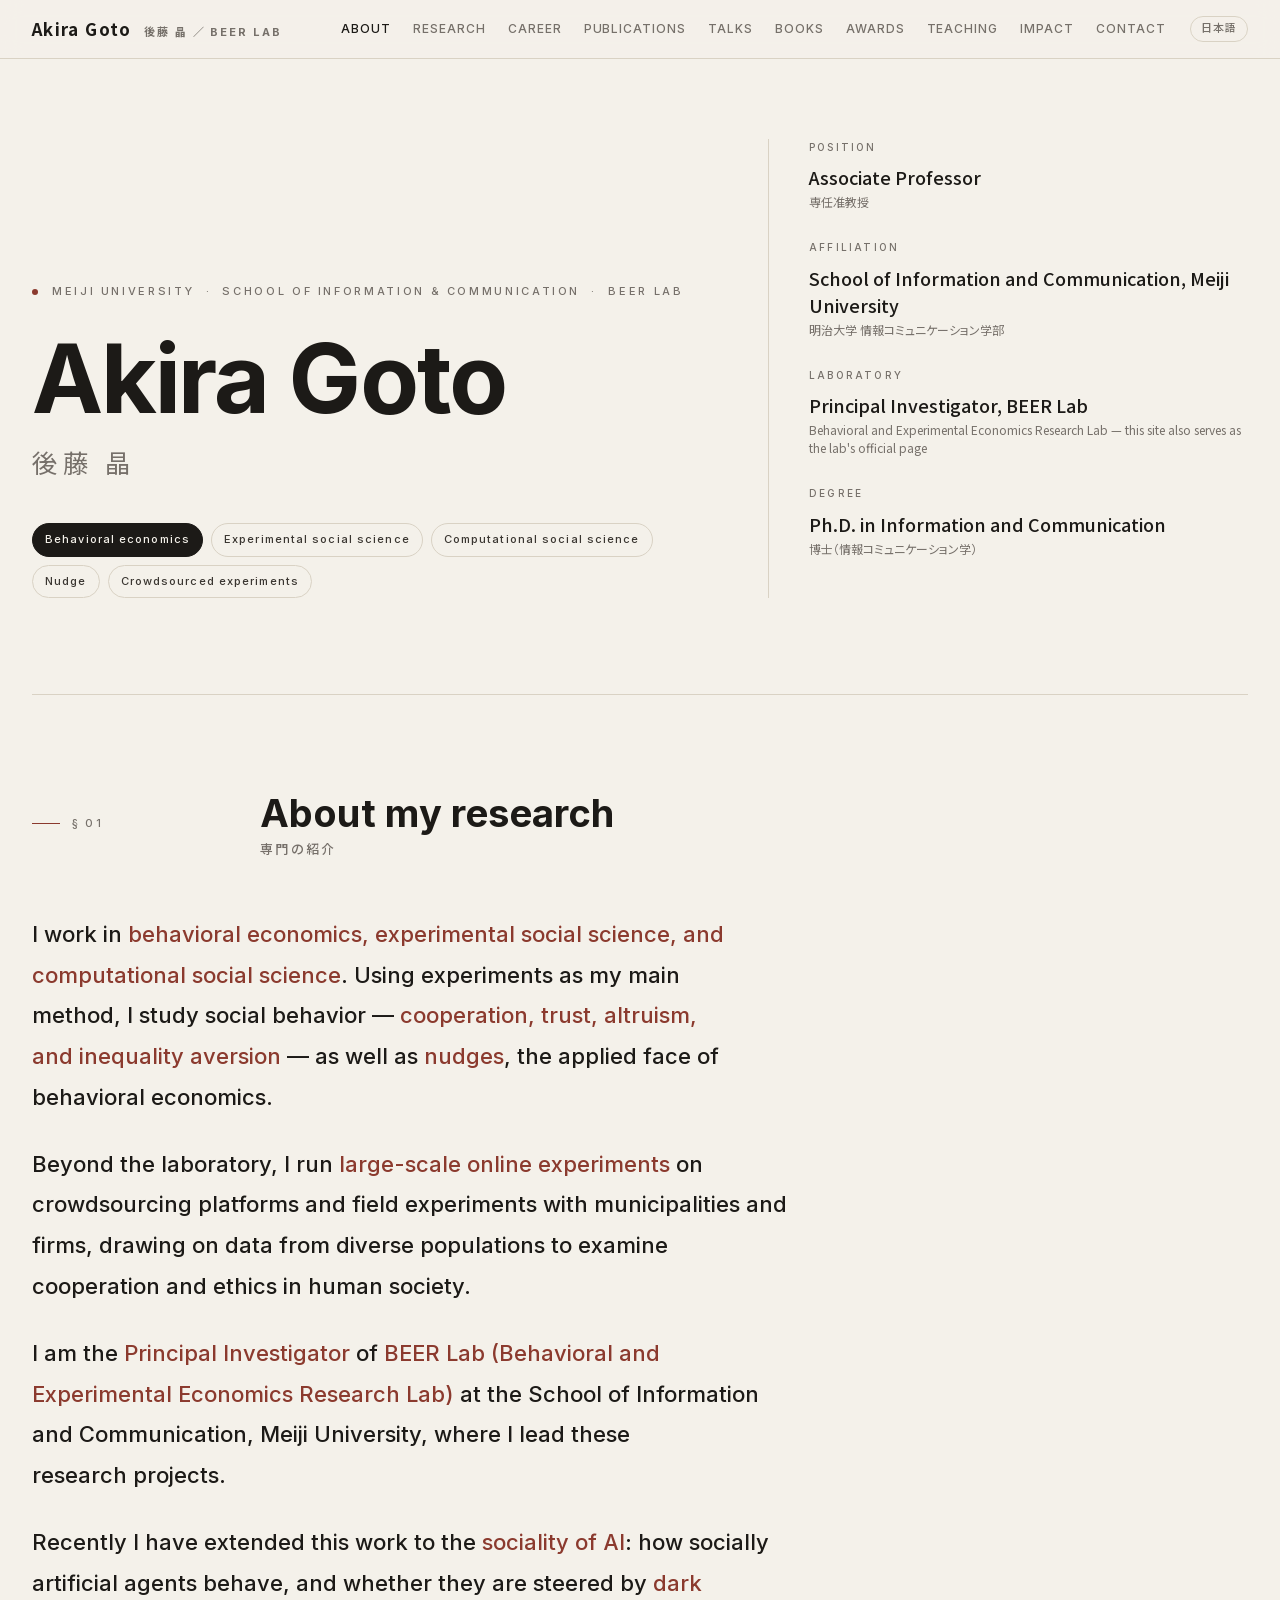
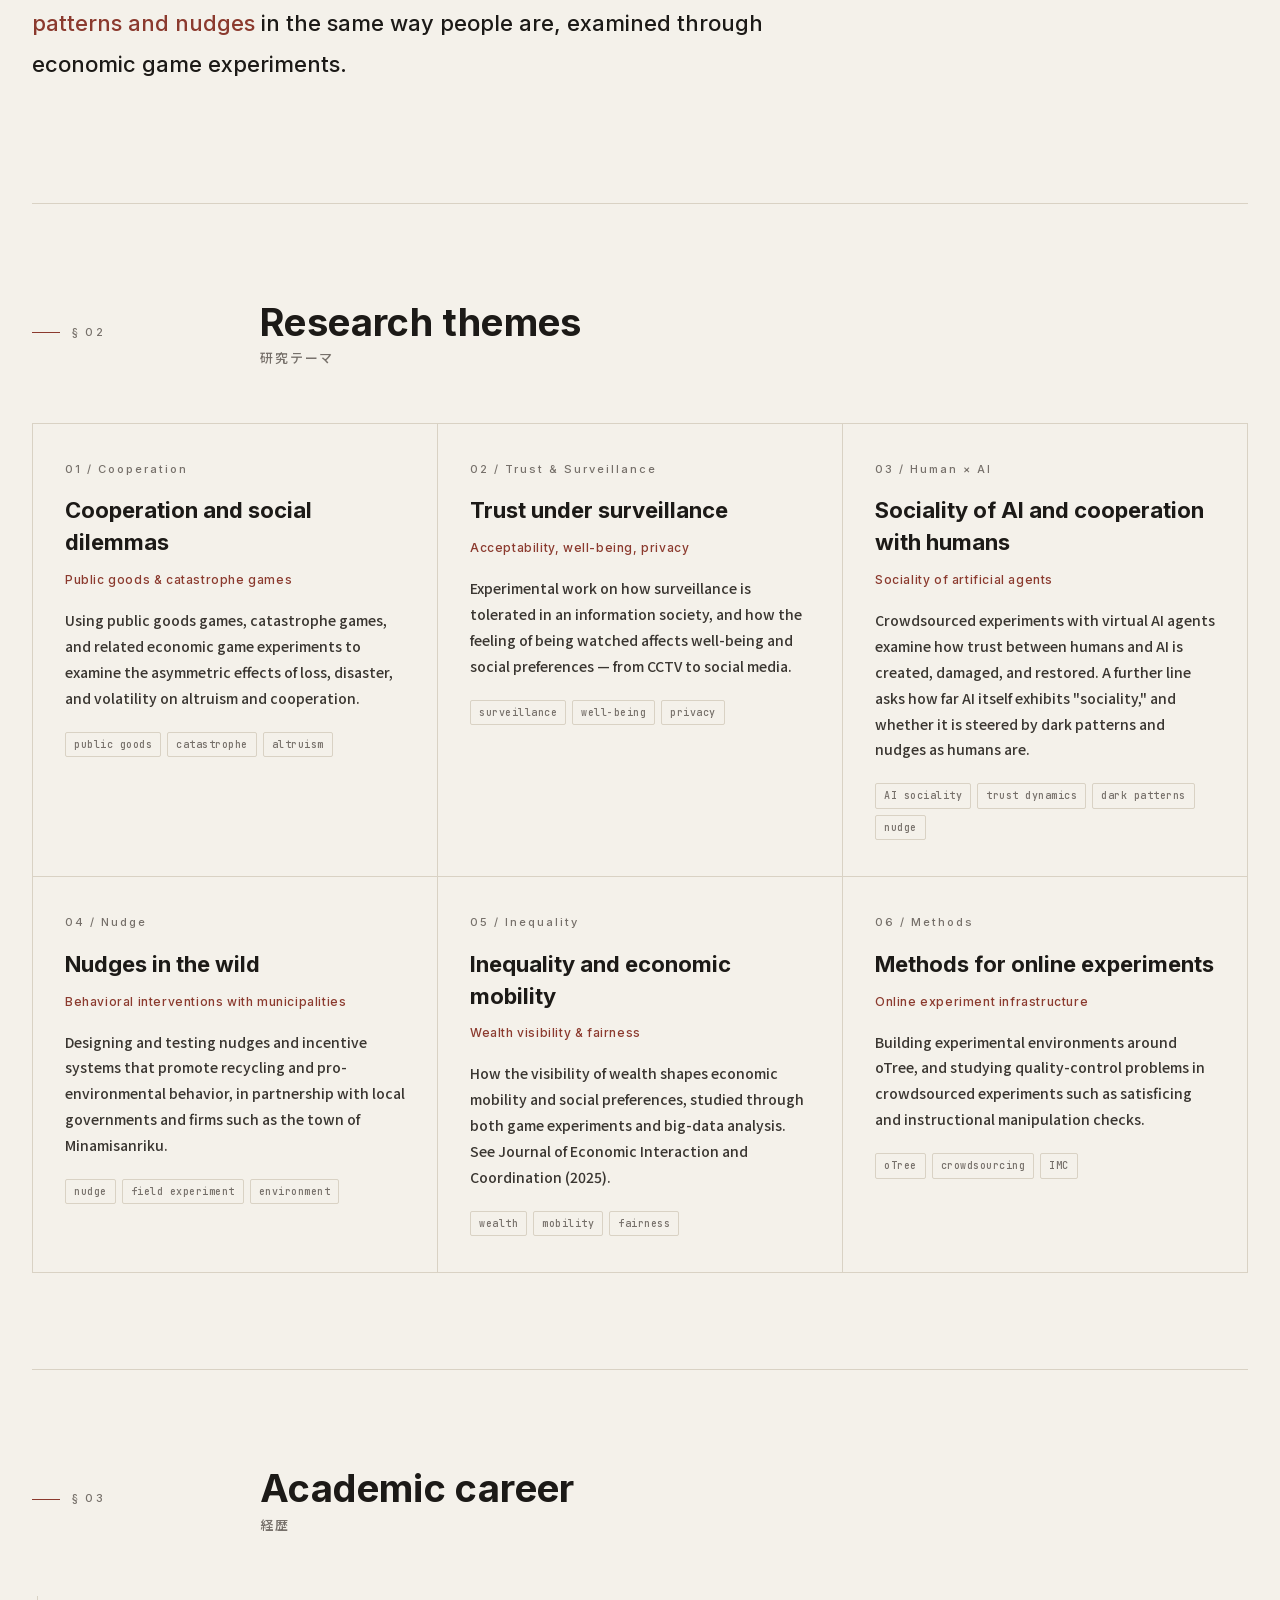
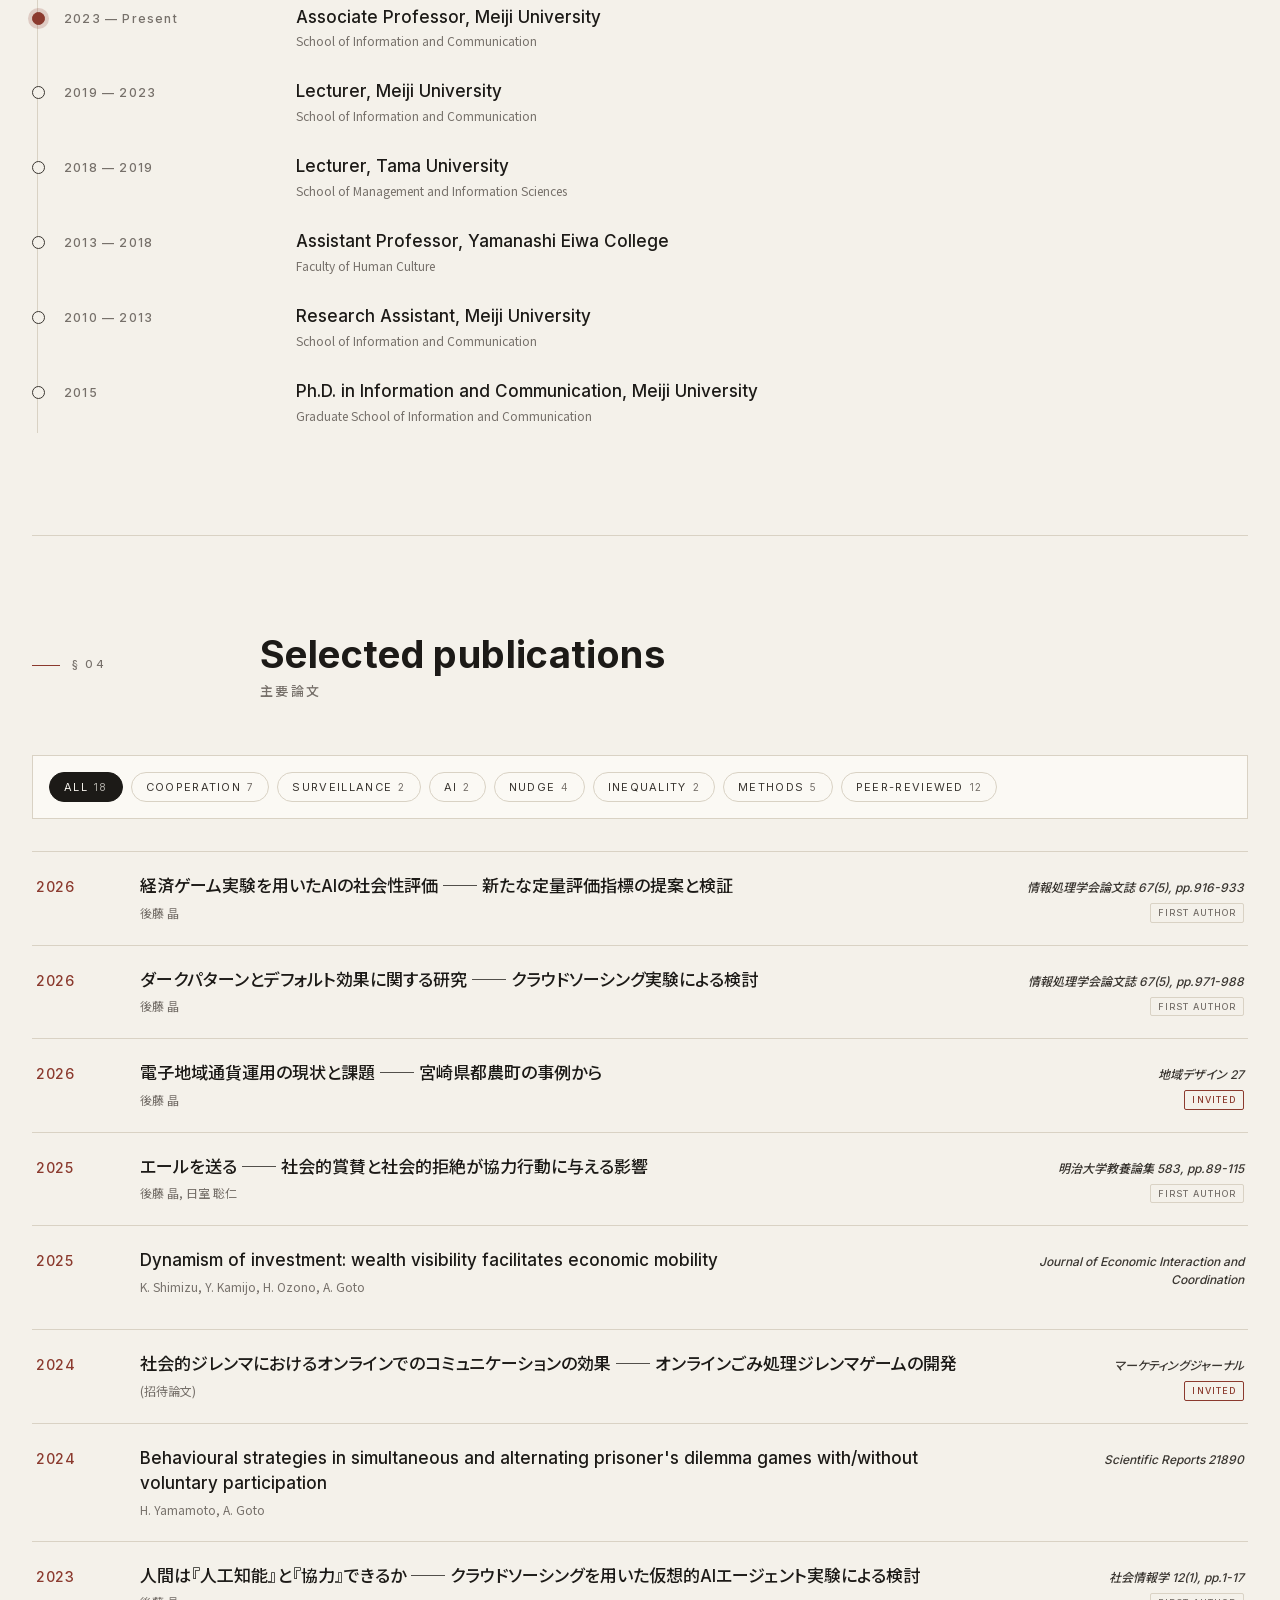
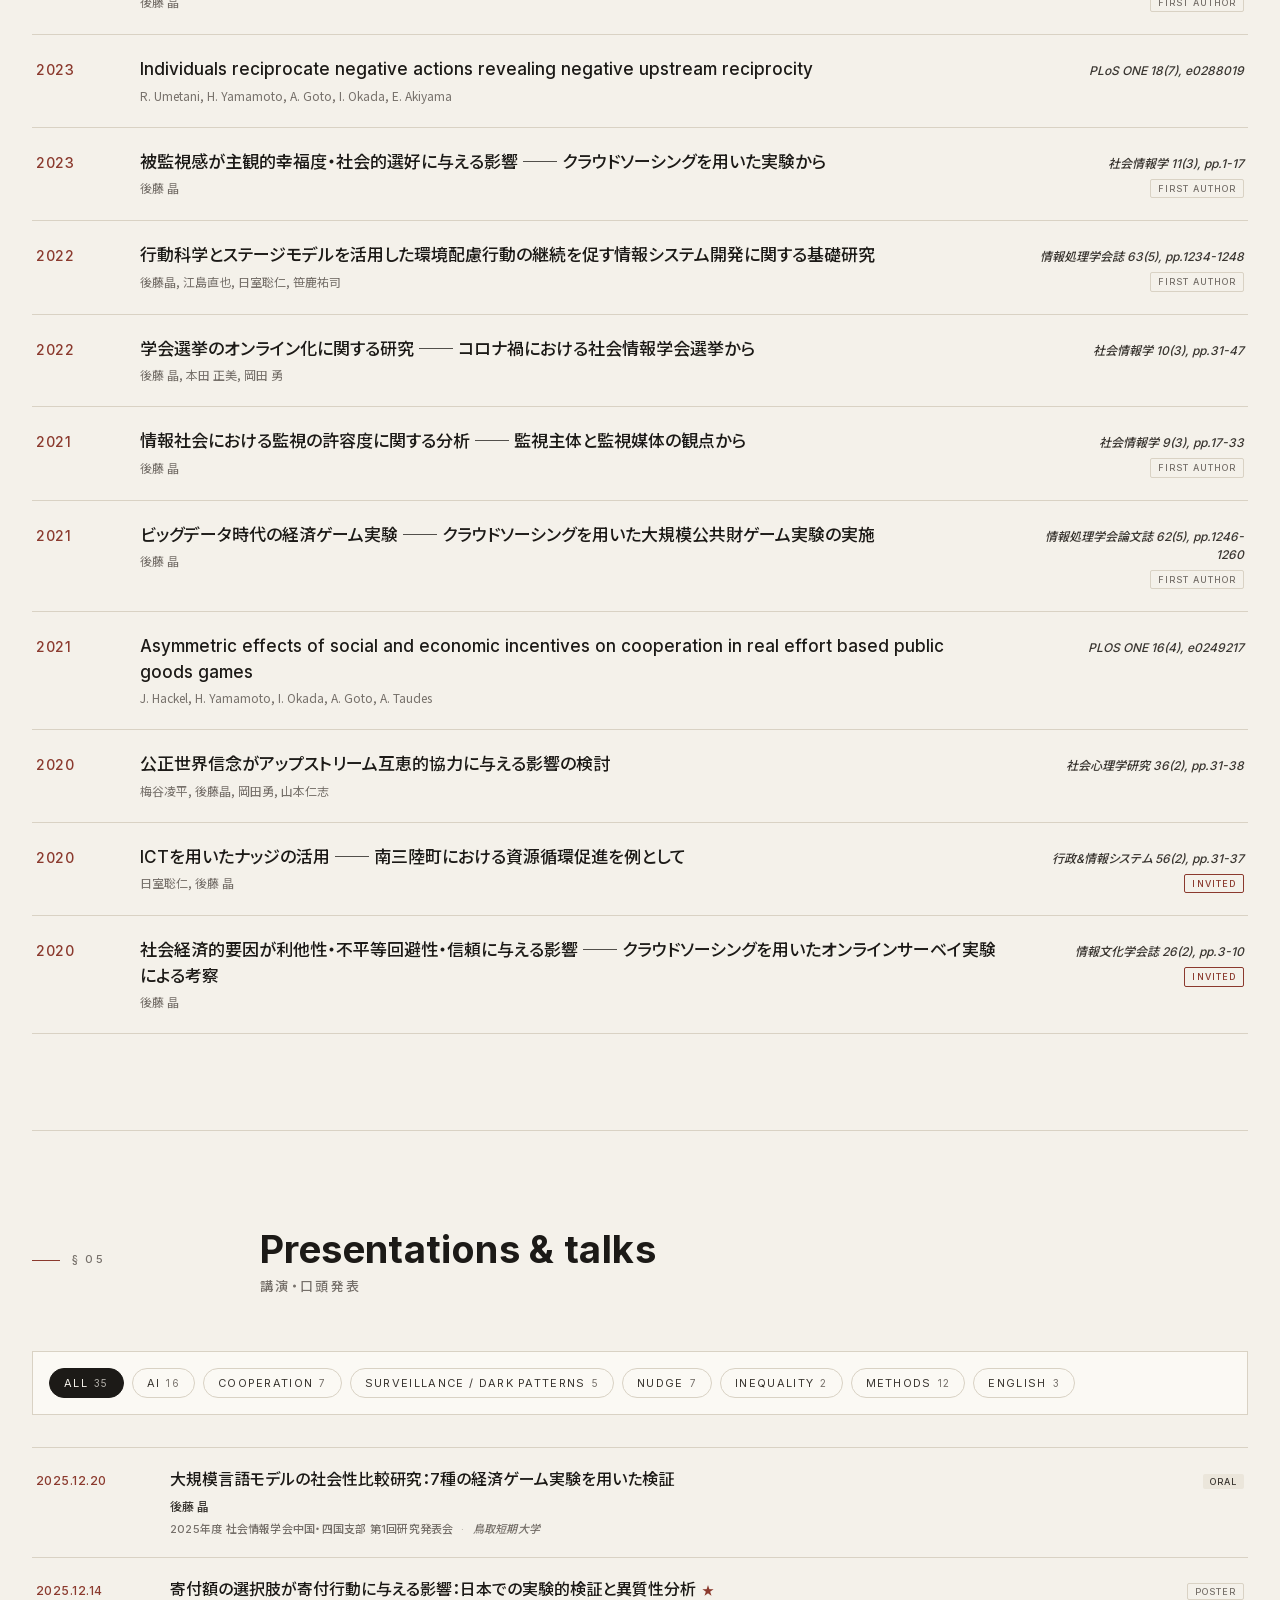
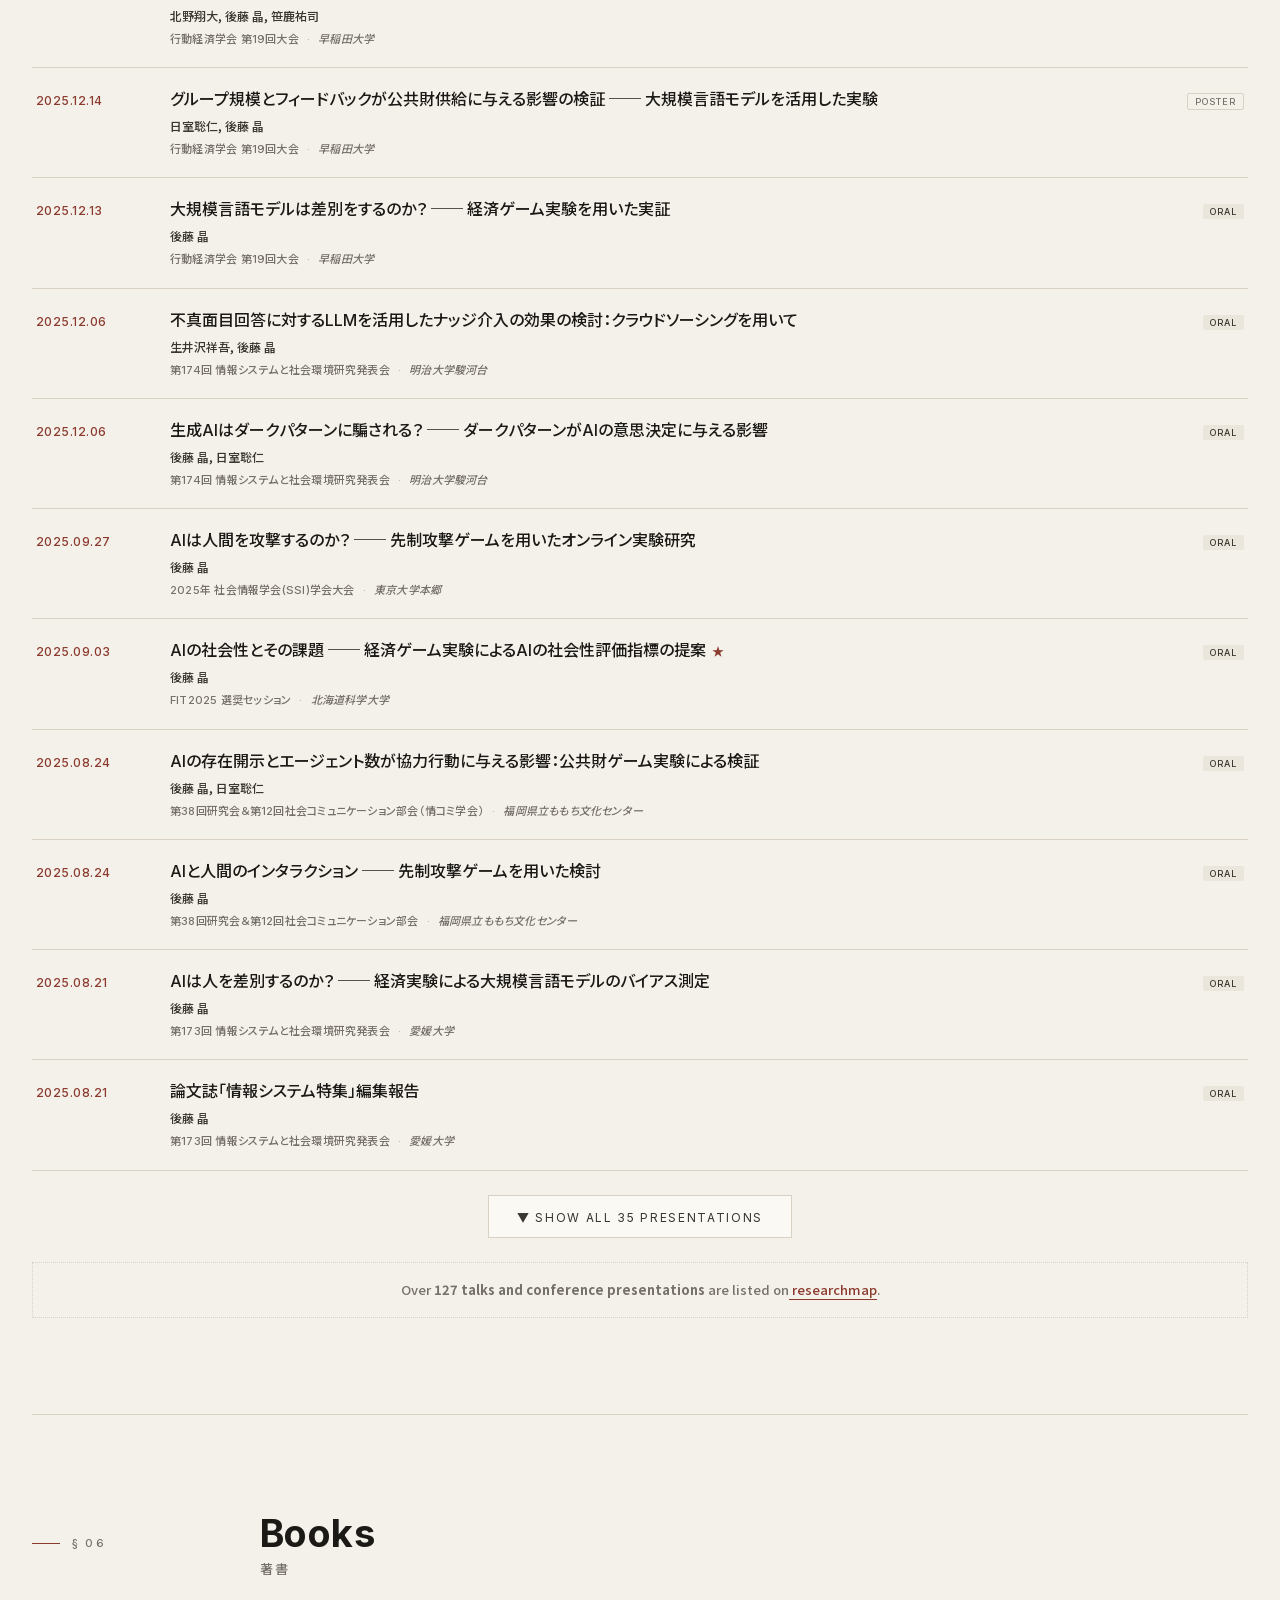
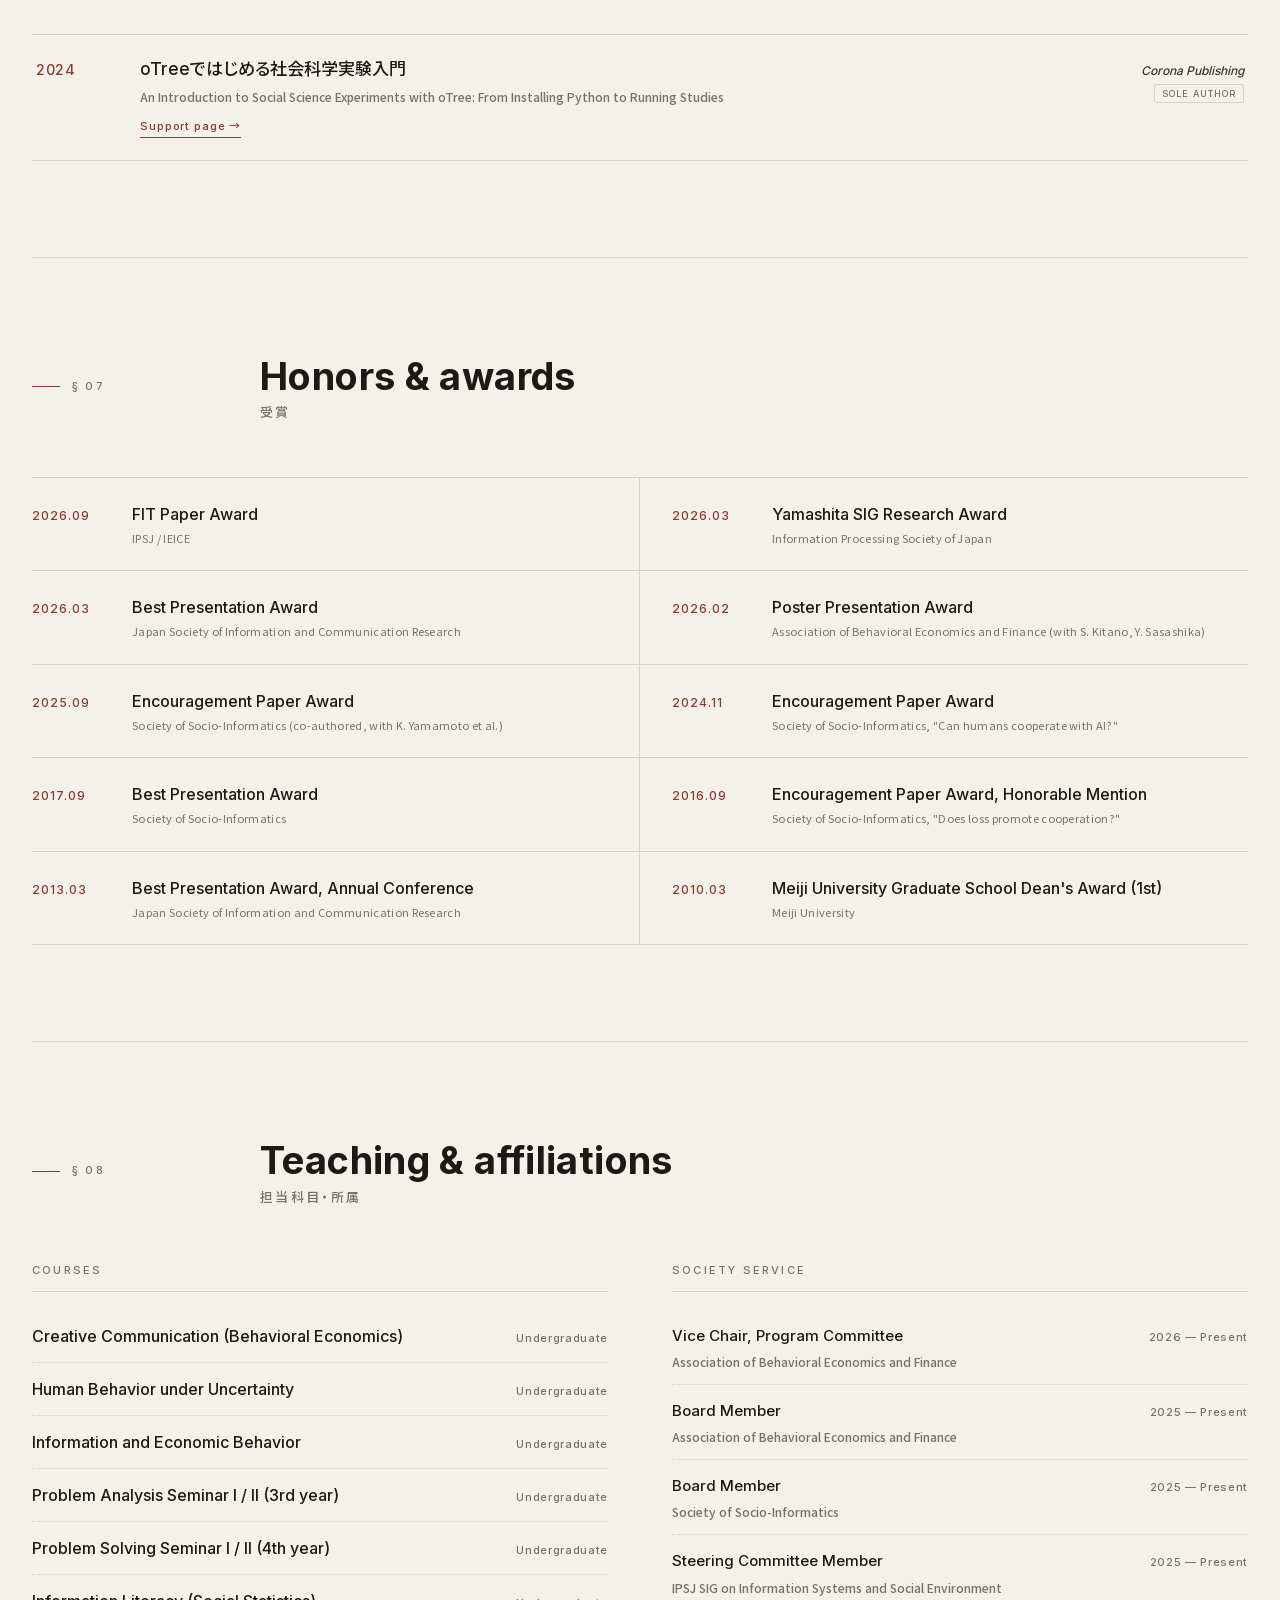
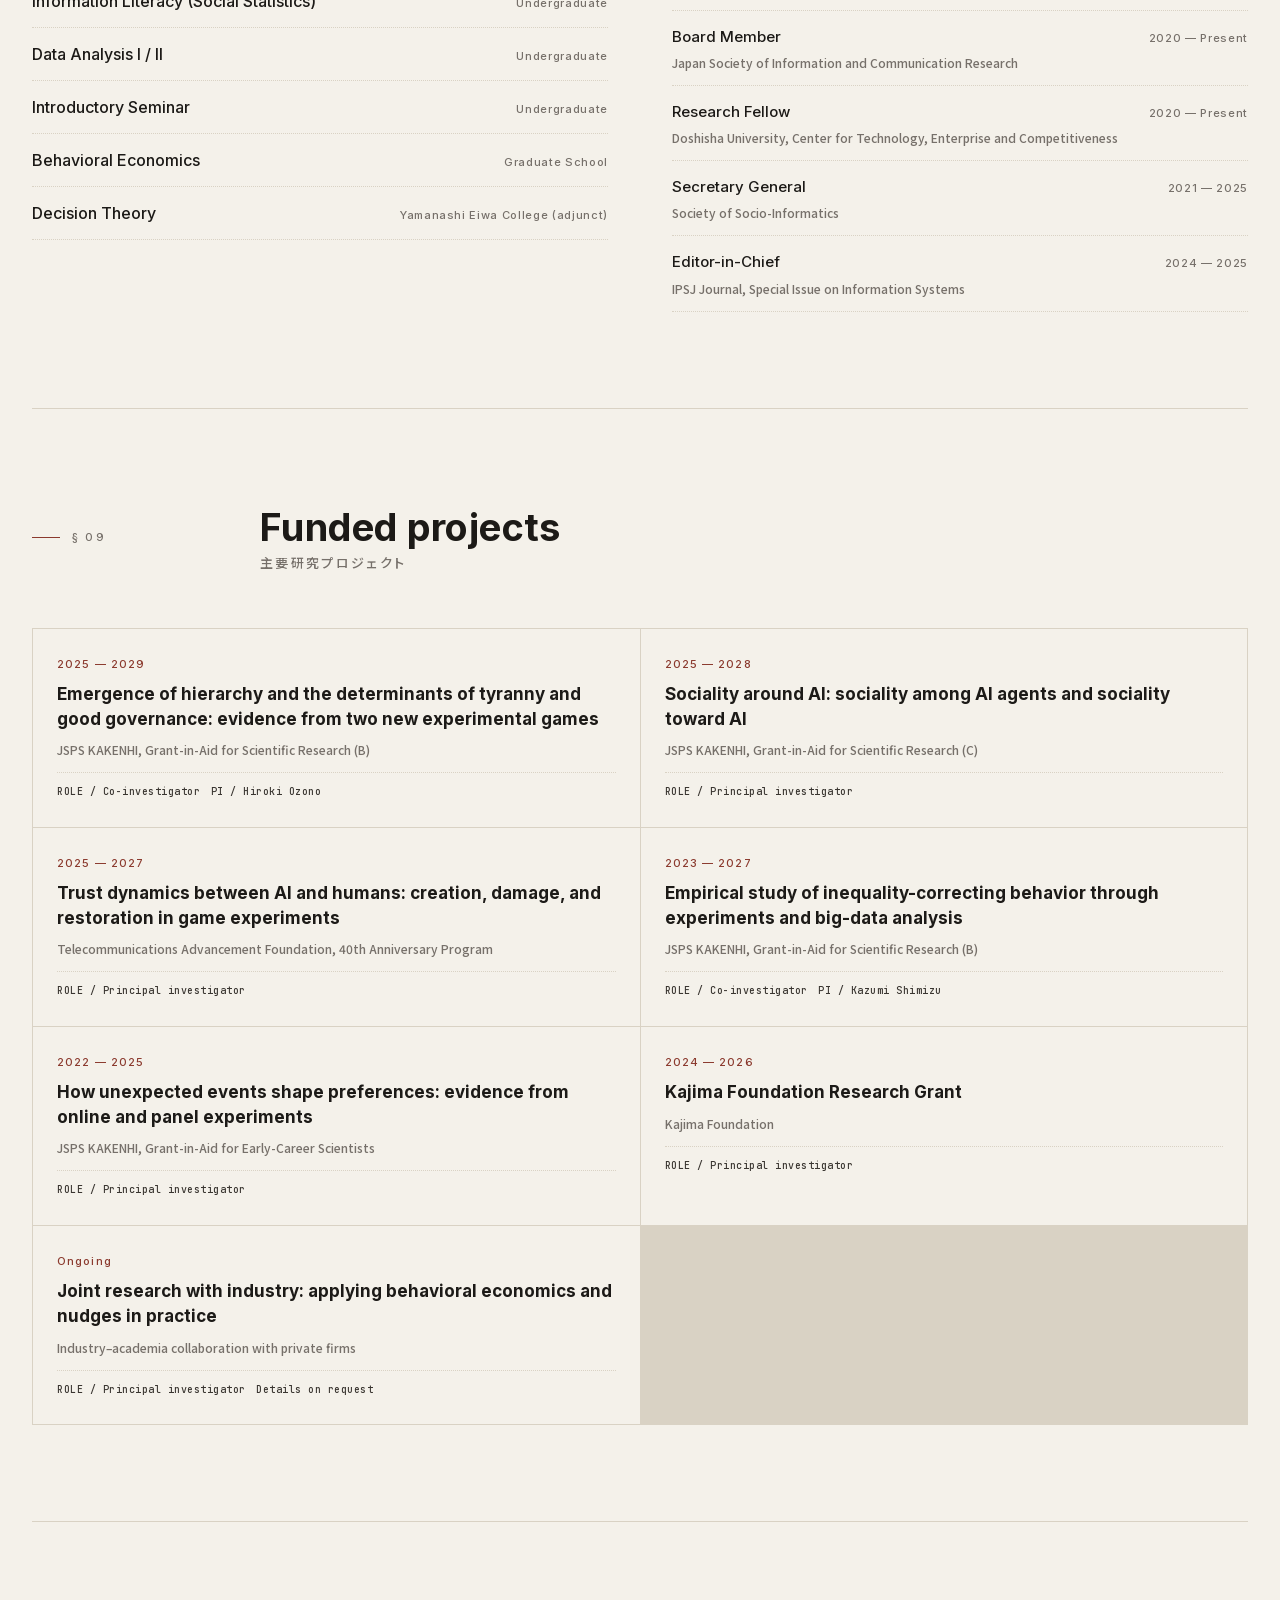
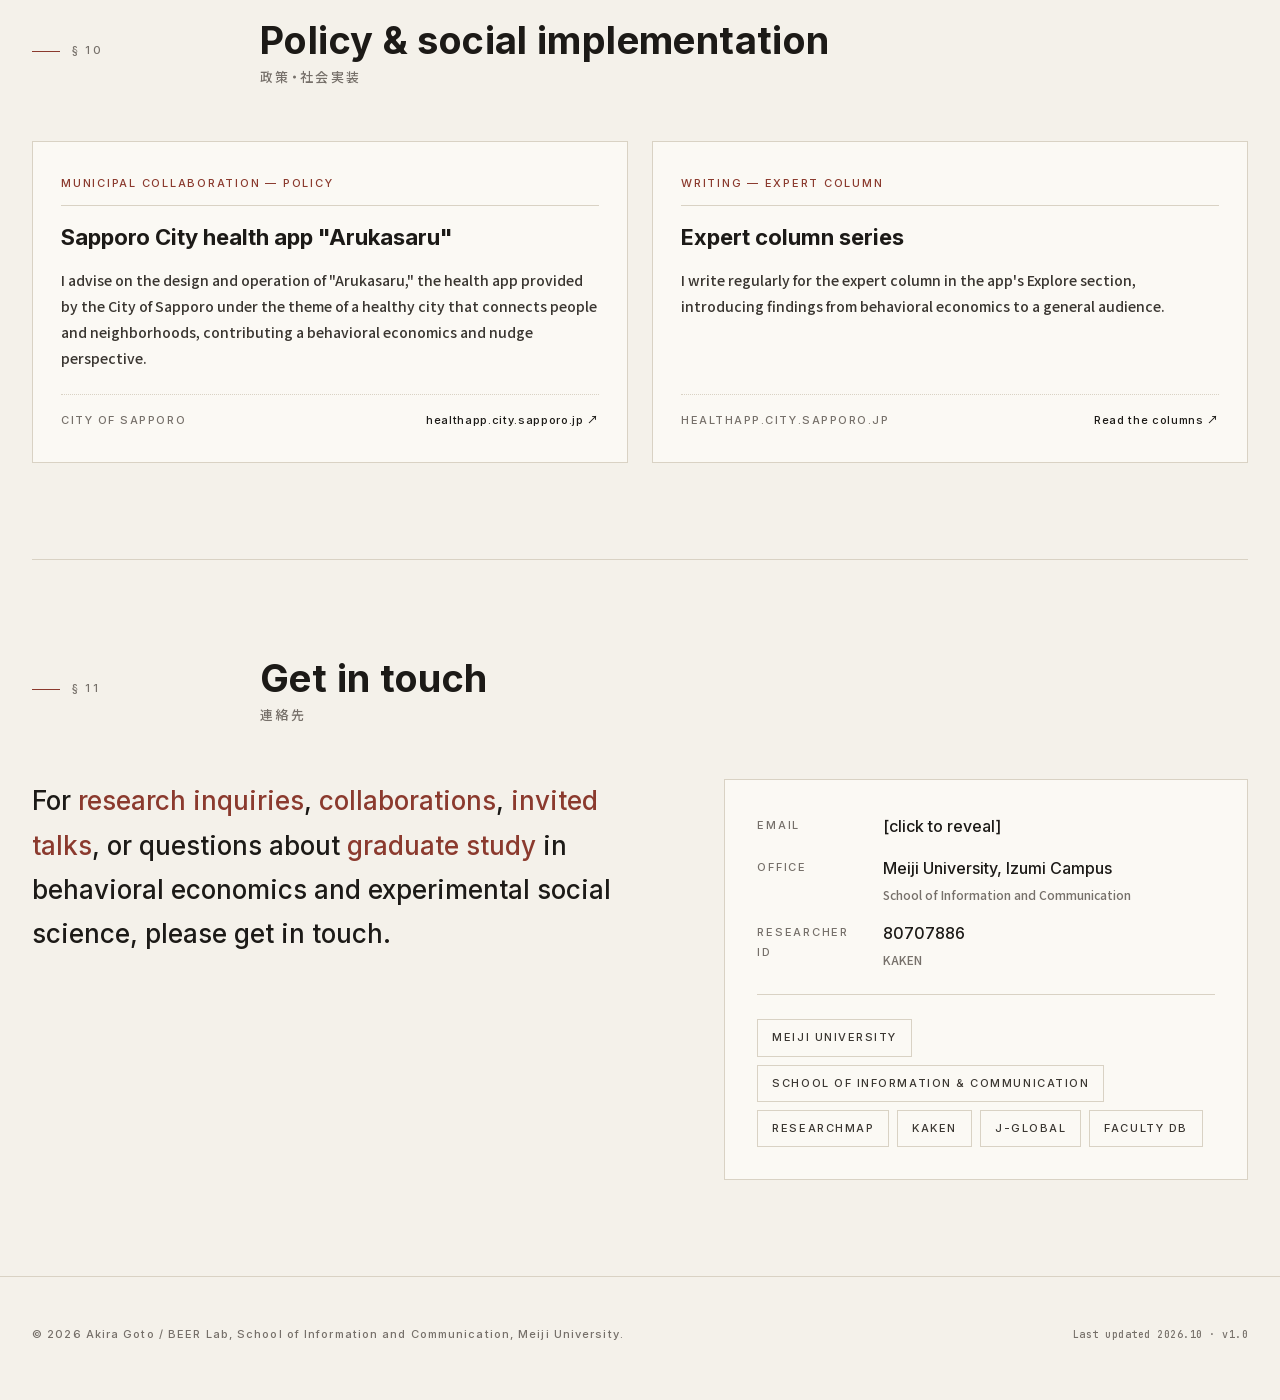
==== commit 77c649a7: "教員DBリンクを新ドメイン gyoseki1.meiji.jp に差し替え・公開URLを akrgt.github.io に統一 - 明治大学研究者情報が gyoseki1.mind.meiji.ac" ====
--- a/en/index.html
+++ b/en/index.html
@@ -5,18 +5,18 @@
 <title>Akira Goto — BEER Lab | Meiji University, School of Information and Communication</title>
 <meta name="description" content="Akira Goto, Associate Professor at the School of Information and Communication, Meiji University. Behavioral economics, experimental social science, and computational social science: cooperation, trust, nudges, and human–AI interaction.">
 <meta name="author" content="Akira Goto">
-<link rel="alternate" hreflang="ja" href="https://m-beer.org/">
-<link rel="alternate" hreflang="en" href="https://m-beer.org/en/">
-<link rel="alternate" hreflang="x-default" href="https://m-beer.org/">
-<link rel="canonical" href="https://m-beer.org/en/">
+<link rel="alternate" hreflang="ja" href="https://akrgt.github.io/">
+<link rel="alternate" hreflang="en" href="https://akrgt.github.io/en/">
+<link rel="alternate" hreflang="x-default" href="https://akrgt.github.io/">
+<link rel="canonical" href="https://akrgt.github.io/en/">
 
 <!-- OGP -->
 <meta property="og:type" content="profile">
-<meta property="og:url" content="https://m-beer.org/en/">
+<meta property="og:url" content="https://akrgt.github.io/en/">
 <meta property="og:title" content="Akira Goto">
 <meta property="og:description" content="Associate Professor, School of Information and Communication, Meiji University. Behavioral economics and experimental social science.">
 <meta property="og:locale" content="en_US">
-<meta property="og:image" content="https://m-beer.org/assets/og-image.png">
+<meta property="og:image" content="https://akrgt.github.io/assets/og-image.png">
 <meta property="profile:first_name" content="Akira">
 <meta property="profile:last_name" content="Goto">
 
@@ -24,7 +24,7 @@
 <meta name="twitter:card" content="summary_large_image">
 <meta name="twitter:title" content="Akira Goto">
 <meta name="twitter:description" content="Associate Professor, Meiji University. Behavioral economics and experimental social science.">
-<meta name="twitter:image" content="https://m-beer.org/assets/og-image.png">
+<meta name="twitter:image" content="https://akrgt.github.io/assets/og-image.png">
 
 <link rel="icon" type="image/svg+xml" href="data:image/svg+xml;utf8,&lt;svg xmlns='http://www.w3.org/2000/svg' viewBox='0 0 64 64'&gt;&lt;rect width='64' height='64' rx='10' fill='%238b3a2e'/&gt;&lt;text x='32' y='44' font-family='serif' font-size='38' font-weight='800' text-anchor='middle' fill='%23fbf9f4'&gt;後&lt;/text&gt;&lt;/svg&gt;">
 <link rel="stylesheet" href="../assets/fonts.css">
@@ -1450,7 +1450,7 @@
         <a class="ext-link" href="https://researchmap.jp/akiragoto" target="_blank" rel="noopener">researchmap</a>
         <a class="ext-link" href="https://nrid.nii.ac.jp/ja/nrid/1000080707886/" target="_blank" rel="noopener">KAKEN</a>
         <a class="ext-link" href="https://jglobal.jst.go.jp/detail?JGLOBAL_ID=201901005941241880" target="_blank" rel="noopener">J-GLOBAL</a>
-        <a class="ext-link" href="https://gyoseki1.mind.meiji.ac.jp/mjuhp/KgApp?resId=S002321" target="_blank" rel="noopener">Faculty DB</a>
+        <a class="ext-link" href="https://gyoseki1.meiji.jp/html/100000817_en.html" target="_blank" rel="noopener">Faculty DB</a>
       </div>
     </div>
   </div>
@@ -1461,7 +1461,7 @@
 <footer>
   <div class="footer-inner">
     <div class="copy">© 2026 Akira Goto / BEER Lab, School of Information and Communication, Meiji University.</div>
-    <div class="built">Last updated <span id="lastUpdated">2026.08</span> · v1.0</div>
+    <div class="built">Last updated <span id="lastUpdated">2026.10</span> · v1.0</div>
   </div>
 </footer>
 
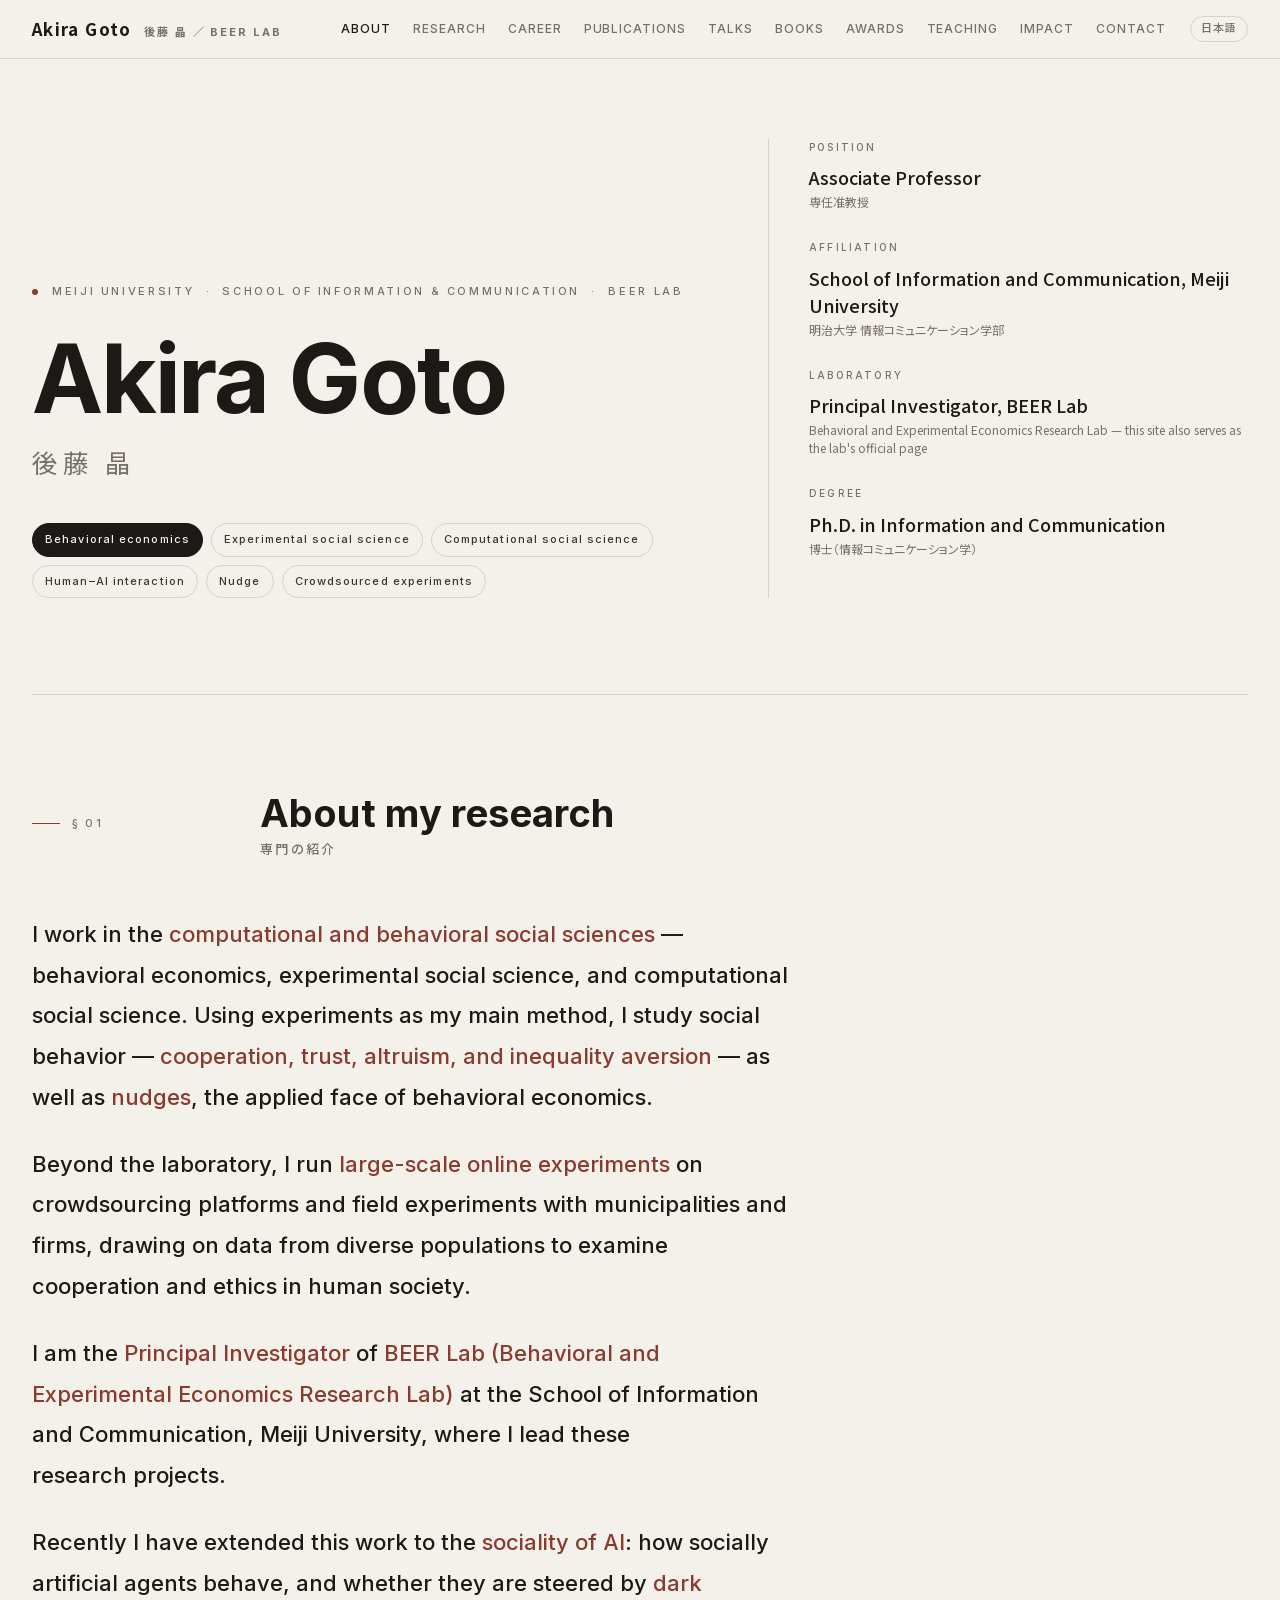
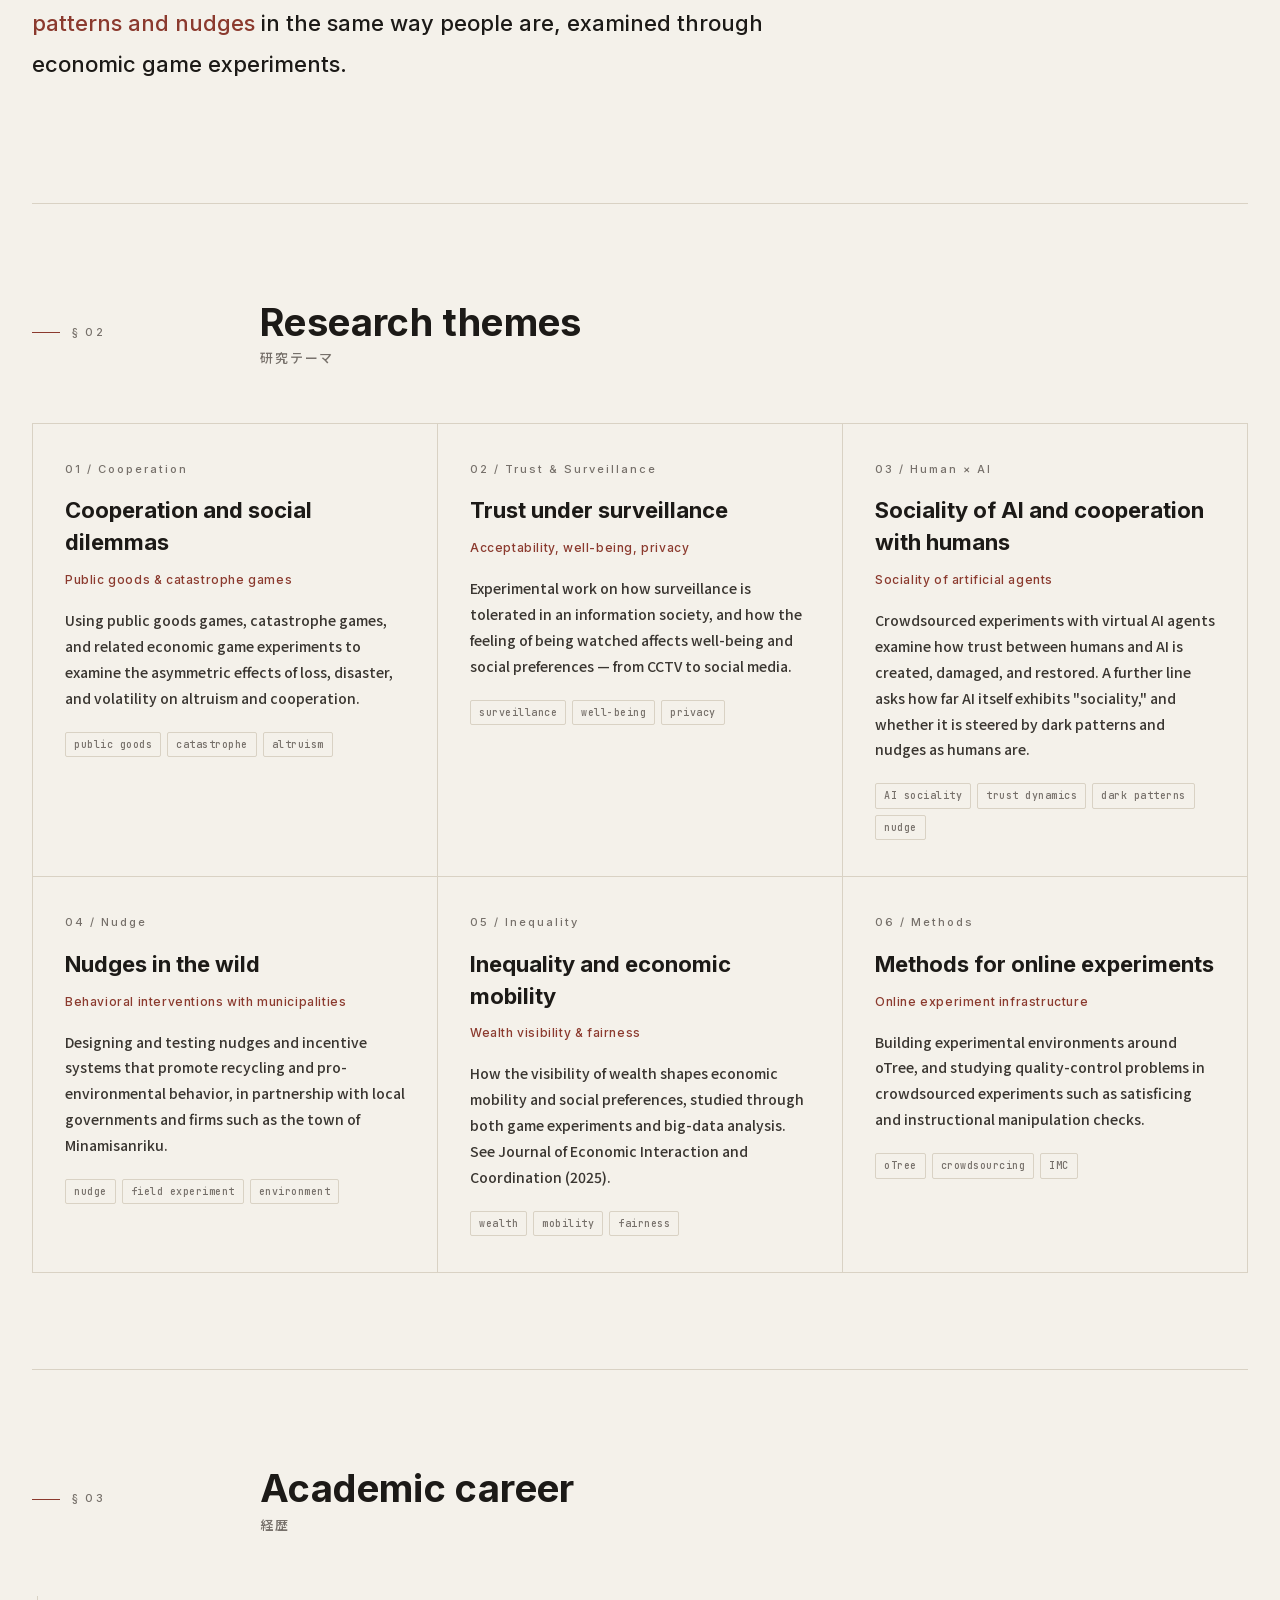
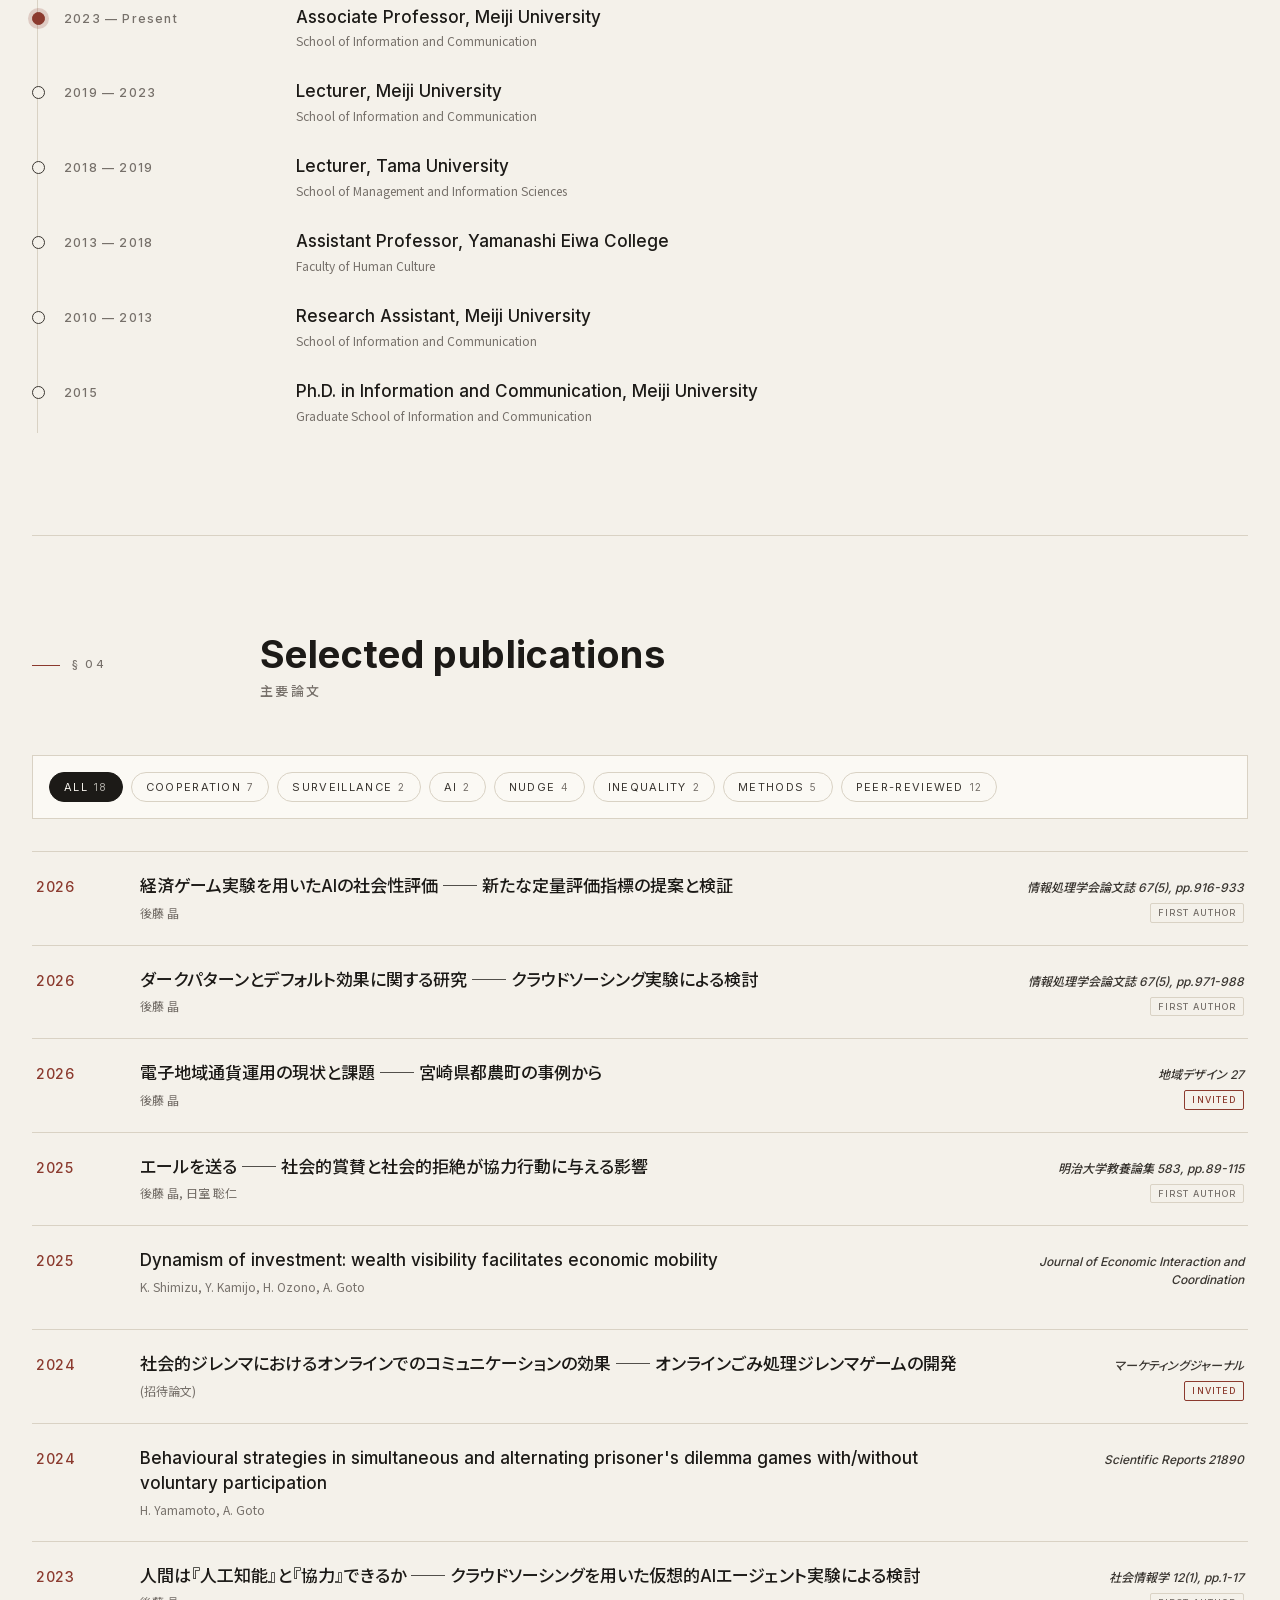
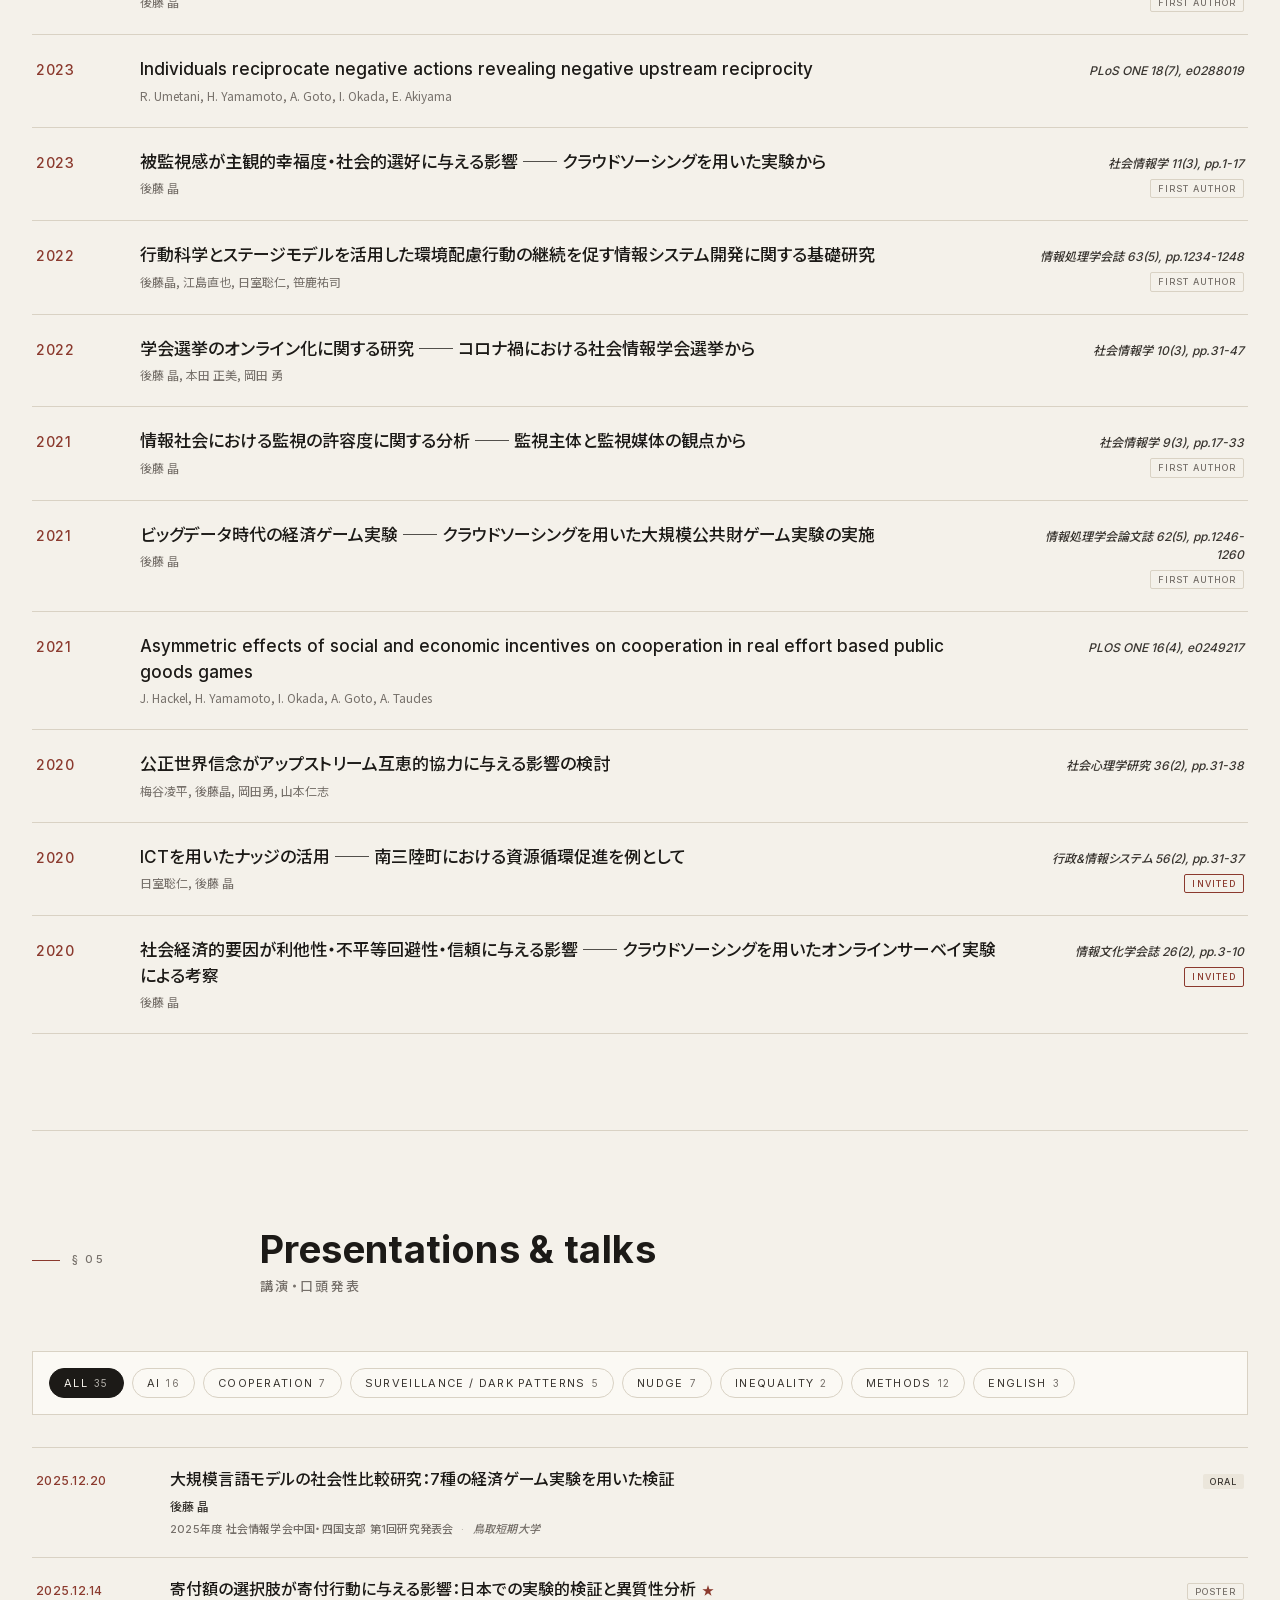
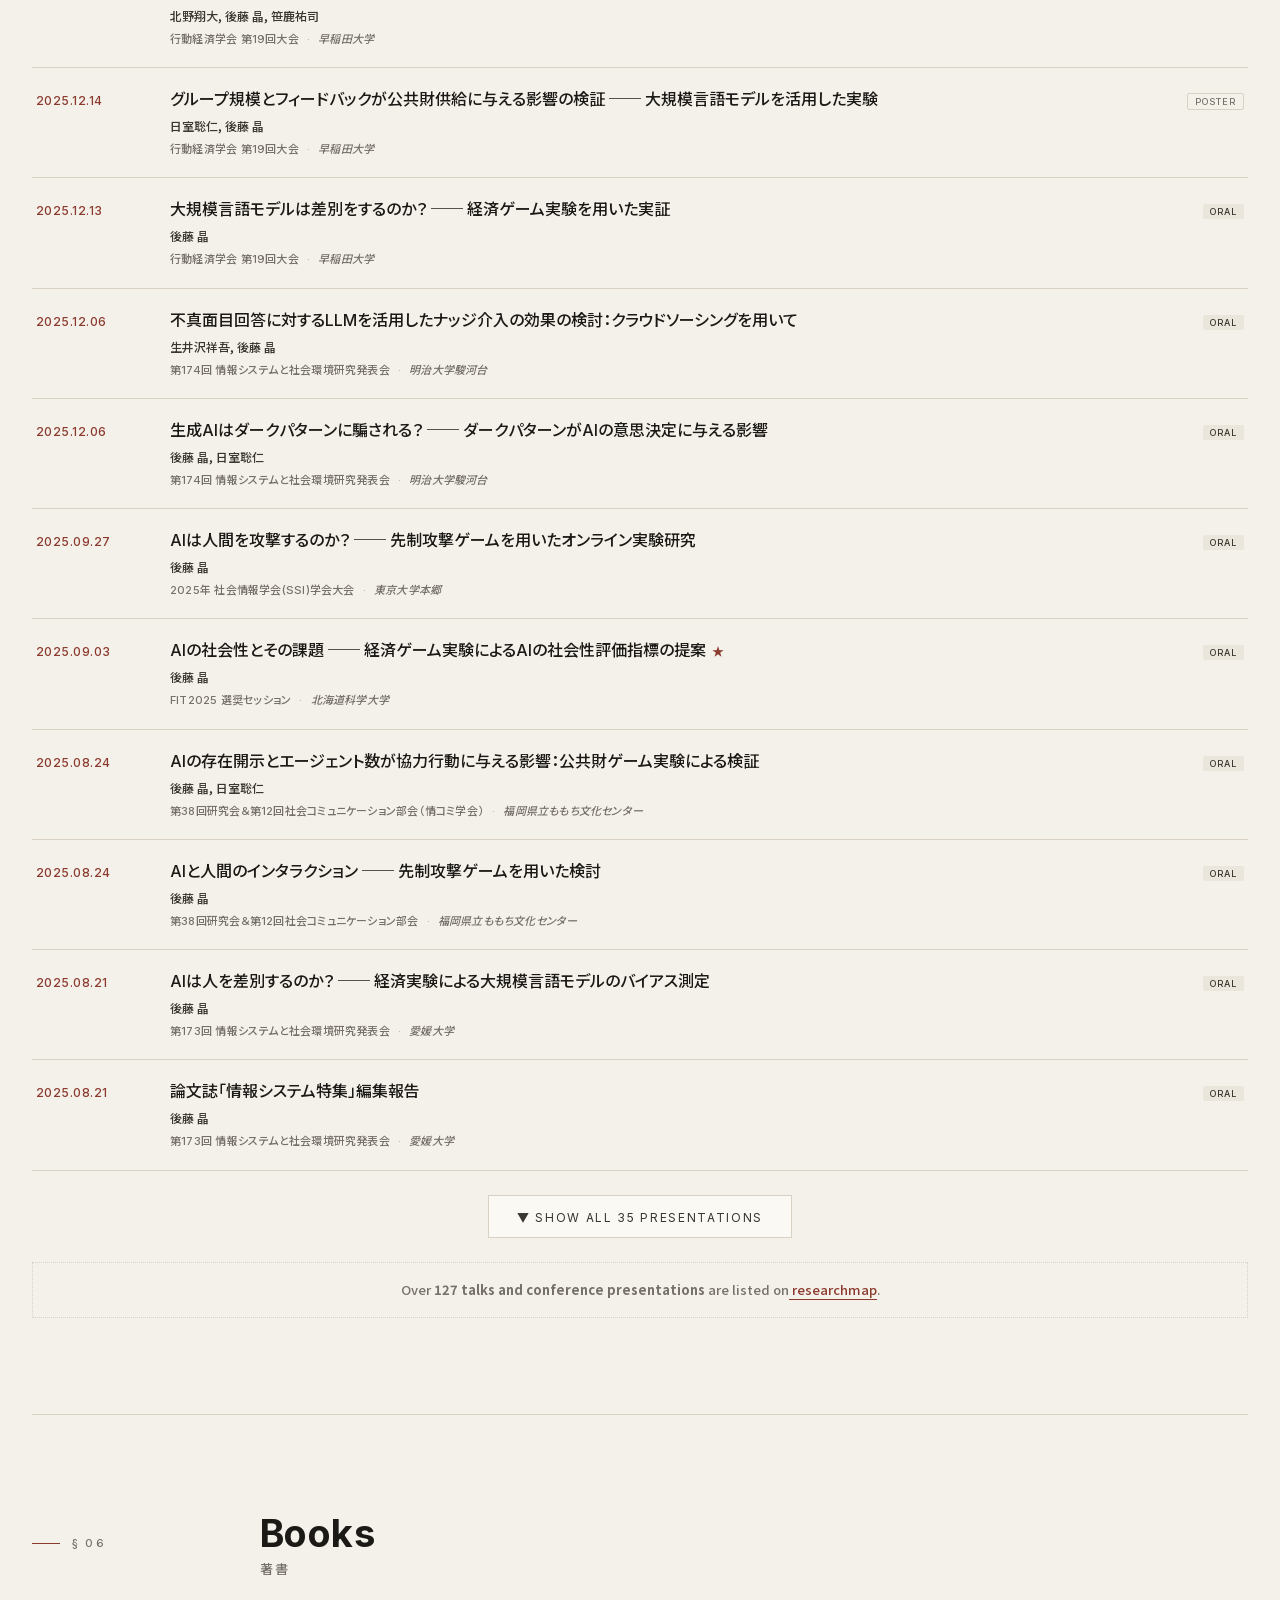
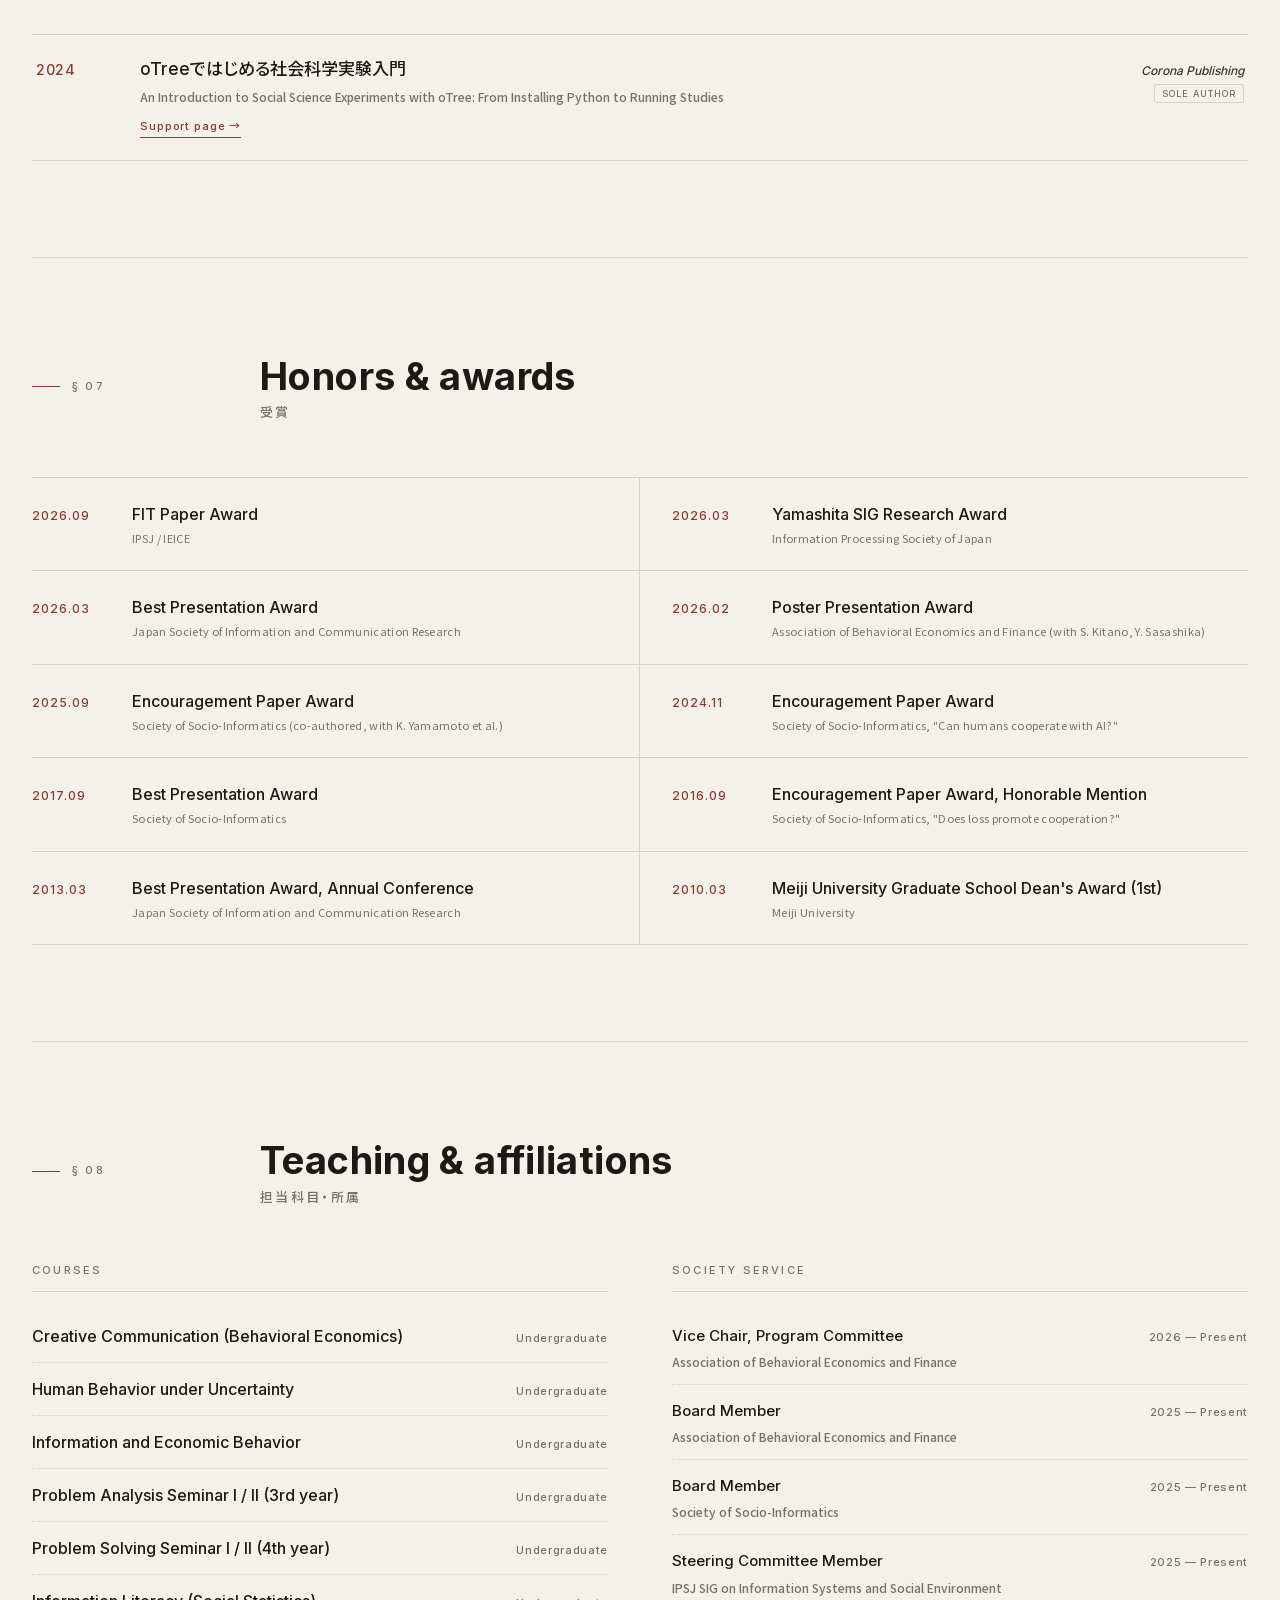
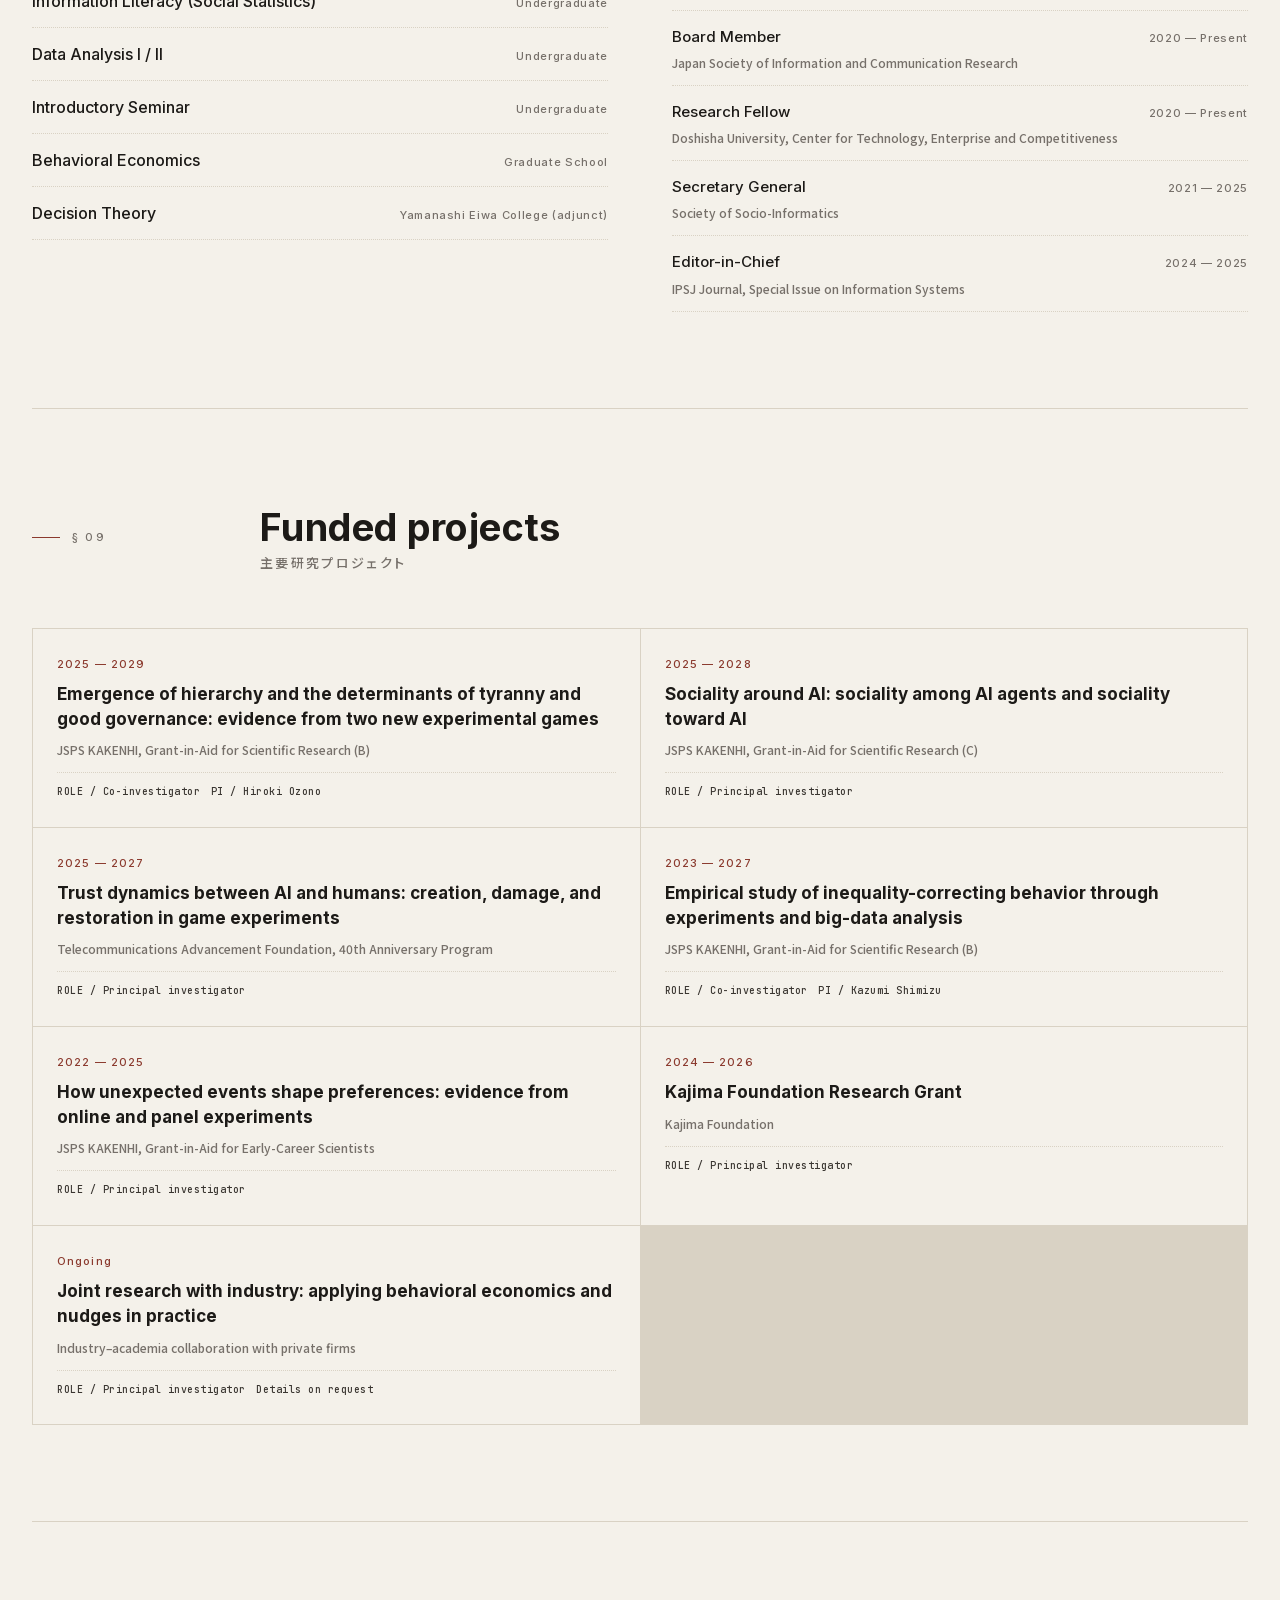
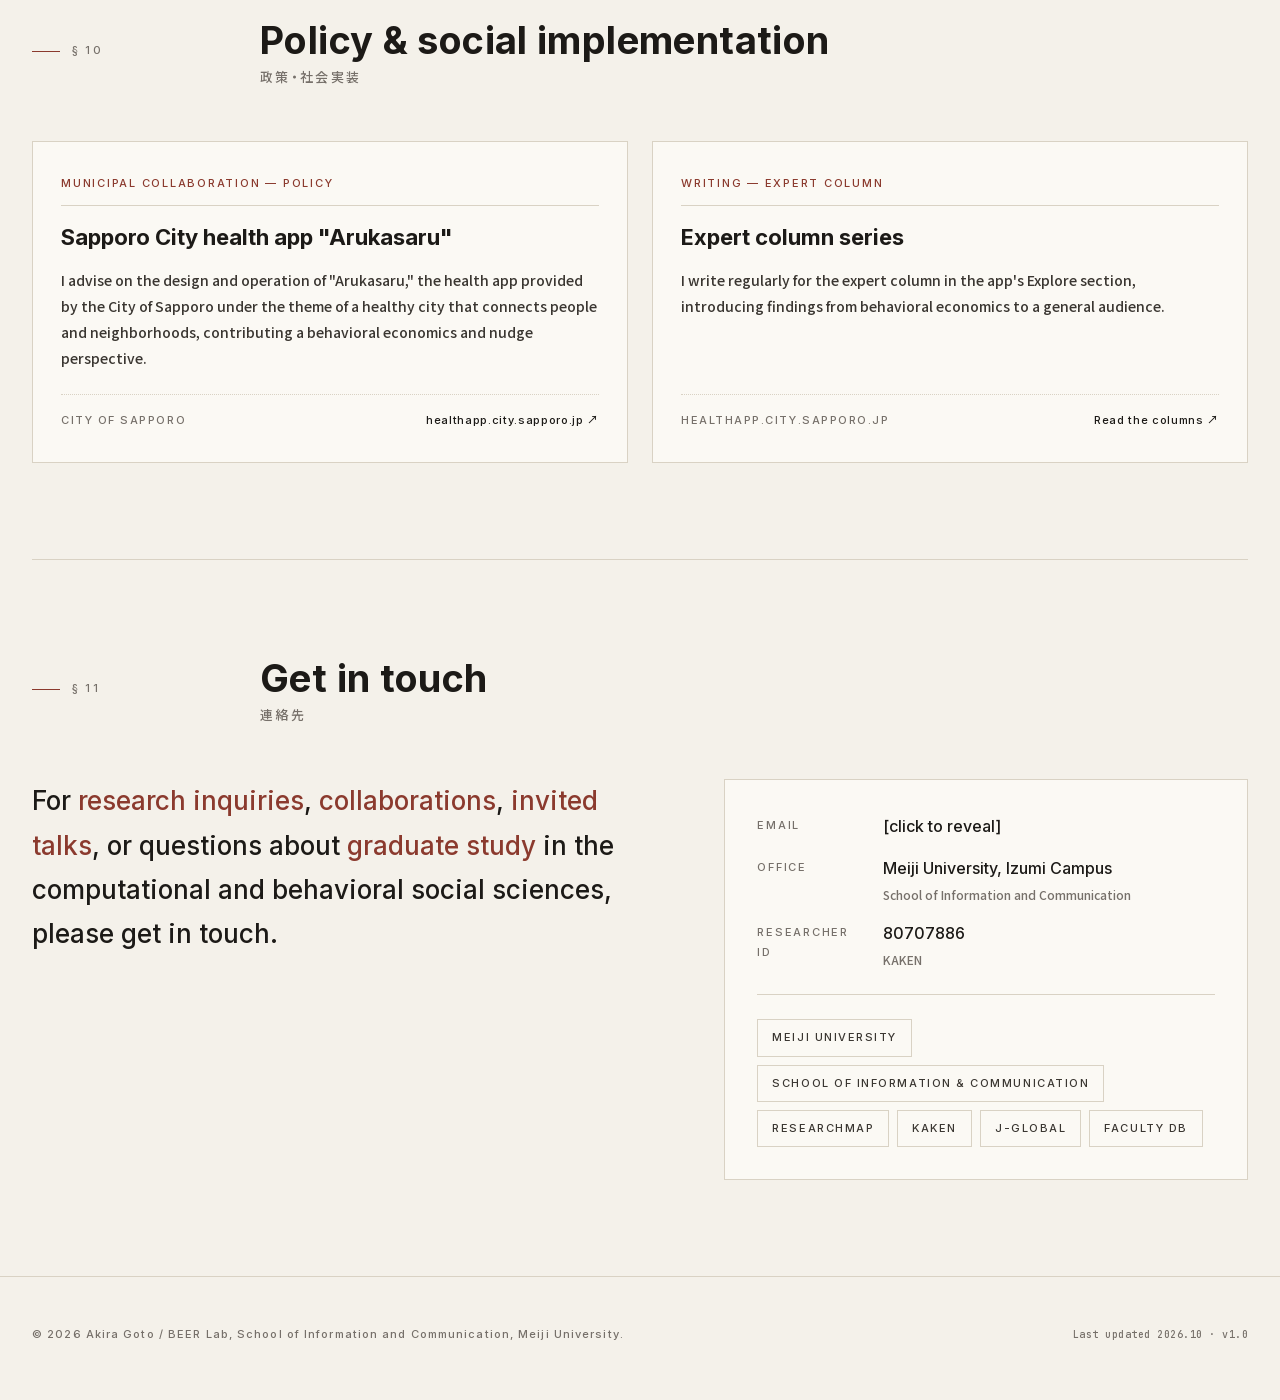
==== commit a80e6d8a: "英語版の分野記述を「computational and behavioral social sciences」に統一・Human–AI interaction タグ追加 Co-Authored-By:" ====
--- a/en/index.html
+++ b/en/index.html
@@ -3,7 +3,7 @@
 <meta charset="UTF-8">
 <meta name="viewport" content="width=device-width, initial-scale=1">
 <title>Akira Goto — BEER Lab | Meiji University, School of Information and Communication</title>
-<meta name="description" content="Akira Goto, Associate Professor at the School of Information and Communication, Meiji University. Behavioral economics, experimental social science, and computational social science: cooperation, trust, nudges, and human–AI interaction.">
+<meta name="description" content="Akira Goto, Associate Professor at the School of Information and Communication, Meiji University. Computational and behavioral social sciences — behavioral economics, large-scale experiments, and human–AI interaction: cooperation, trust, nudges, and the sociality of AI.">
 <meta name="author" content="Akira Goto">
 <link rel="alternate" hreflang="ja" href="https://akrgt.github.io/">
 <link rel="alternate" hreflang="en" href="https://akrgt.github.io/en/">
@@ -14,7 +14,7 @@
 <meta property="og:type" content="profile">
 <meta property="og:url" content="https://akrgt.github.io/en/">
 <meta property="og:title" content="Akira Goto">
-<meta property="og:description" content="Associate Professor, School of Information and Communication, Meiji University. Behavioral economics and experimental social science.">
+<meta property="og:description" content="Associate Professor, School of Information and Communication, Meiji University. Computational and behavioral social sciences: behavioral economics, experiments, and human–AI interaction.">
 <meta property="og:locale" content="en_US">
 <meta property="og:image" content="https://akrgt.github.io/assets/og-image.png">
 <meta property="profile:first_name" content="Akira">
@@ -23,7 +23,7 @@
 <!-- Twitter / X -->
 <meta name="twitter:card" content="summary_large_image">
 <meta name="twitter:title" content="Akira Goto">
-<meta name="twitter:description" content="Associate Professor, Meiji University. Behavioral economics and experimental social science.">
+<meta name="twitter:description" content="Associate Professor, Meiji University. Computational and behavioral social sciences: behavioral economics, experiments, and human–AI interaction.">
 <meta name="twitter:image" content="https://akrgt.github.io/assets/og-image.png">
 
 <link rel="icon" type="image/svg+xml" href="data:image/svg+xml;utf8,&lt;svg xmlns='http://www.w3.org/2000/svg' viewBox='0 0 64 64'&gt;&lt;rect width='64' height='64' rx='10' fill='%238b3a2e'/&gt;&lt;text x='32' y='44' font-family='serif' font-size='38' font-weight='800' text-anchor='middle' fill='%23fbf9f4'&gt;後&lt;/text&gt;&lt;/svg&gt;">
@@ -1095,6 +1095,7 @@
       <span class="tag solid">Behavioral economics</span>
       <span class="tag">Experimental social science</span>
       <span class="tag">Computational social science</span>
+      <span class="tag">Human–AI interaction</span>
       <span class="tag">Nudge</span>
       <span class="tag">Crowdsourced experiments</span>
     </div>
@@ -1121,7 +1122,7 @@
   </div>
   <div class="section-body">
     <div class="lede">
-      <p>I work in <em>behavioral economics, experimental social science, and computational social science</em>. Using experiments as my main method, I study social behavior — <em>cooperation, trust, altruism, and inequality aversion</em> — as well as <em>nudges</em>, the applied face of behavioral economics.</p>
+      <p>I work in the <em>computational and behavioral social sciences</em> — behavioral economics, experimental social science, and computational social science. Using experiments as my main method, I study social behavior — <em>cooperation, trust, altruism, and inequality aversion</em> — as well as <em>nudges</em>, the applied face of behavioral economics.</p>
       <p>Beyond the laboratory, I run <em>large-scale online experiments</em> on crowdsourcing platforms and field experiments with municipalities and firms, drawing on data from diverse populations to examine cooperation and ethics in human society.</p>
       <p>I am the <em>Principal Investigator</em> of <em>BEER Lab (Behavioral and Experimental Economics Research Lab)</em> at the School of Information and Communication, Meiji University, where I lead these research projects.</p>
       <p>Recently I have extended this work to the <em>sociality of AI</em>: how socially artificial agents behave, and whether they are steered by <em>dark patterns and nudges</em> in the same way people are, examined through economic game experiments.</p>
@@ -1433,7 +1434,7 @@
   </div>
   <div class="contact">
     <div class="contact-msg">
-      For <em>research inquiries</em>, <em>collaborations</em>, <em>invited talks</em>, or questions about <em>graduate study</em> in behavioral economics and experimental social science, please get in touch.
+      For <em>research inquiries</em>, <em>collaborations</em>, <em>invited talks</em>, or questions about <em>graduate study</em> in the computational and behavioral social sciences, please get in touch.
     </div>
     <div class="contact-card">
       <dl>
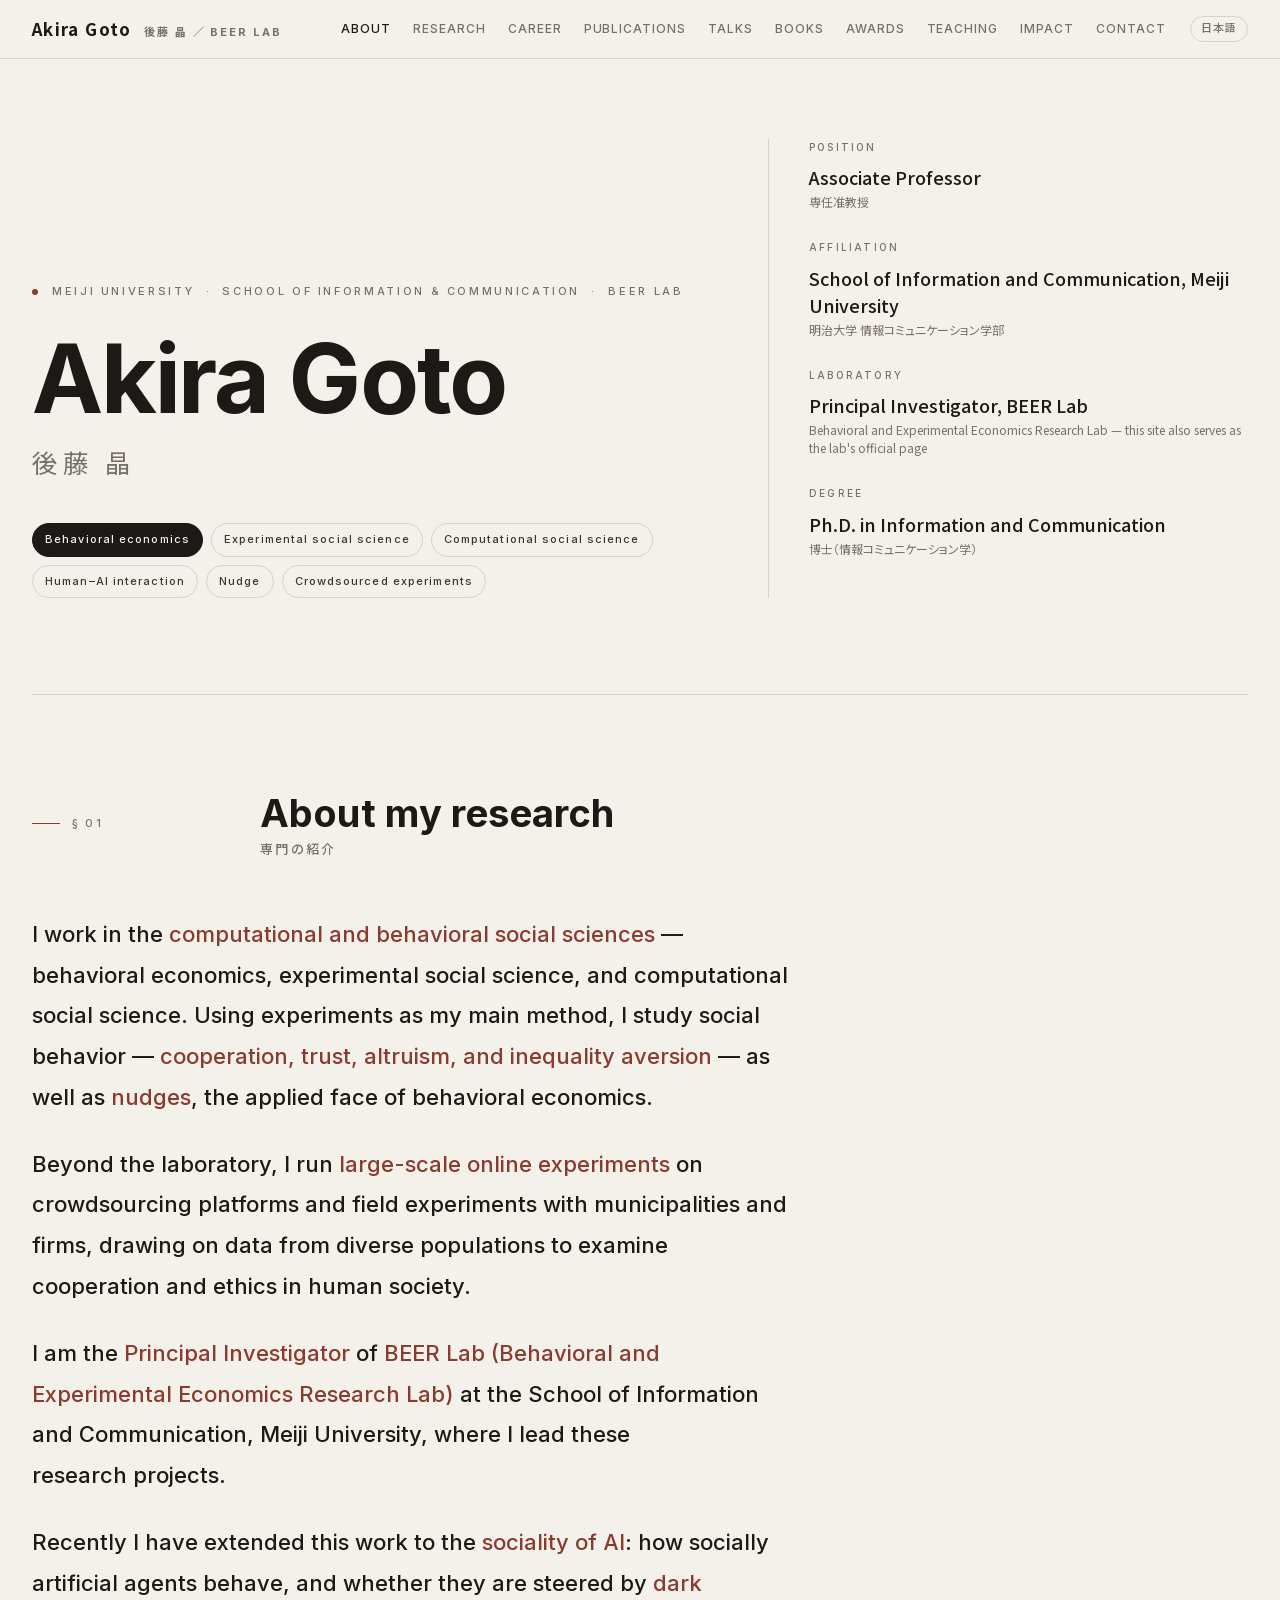
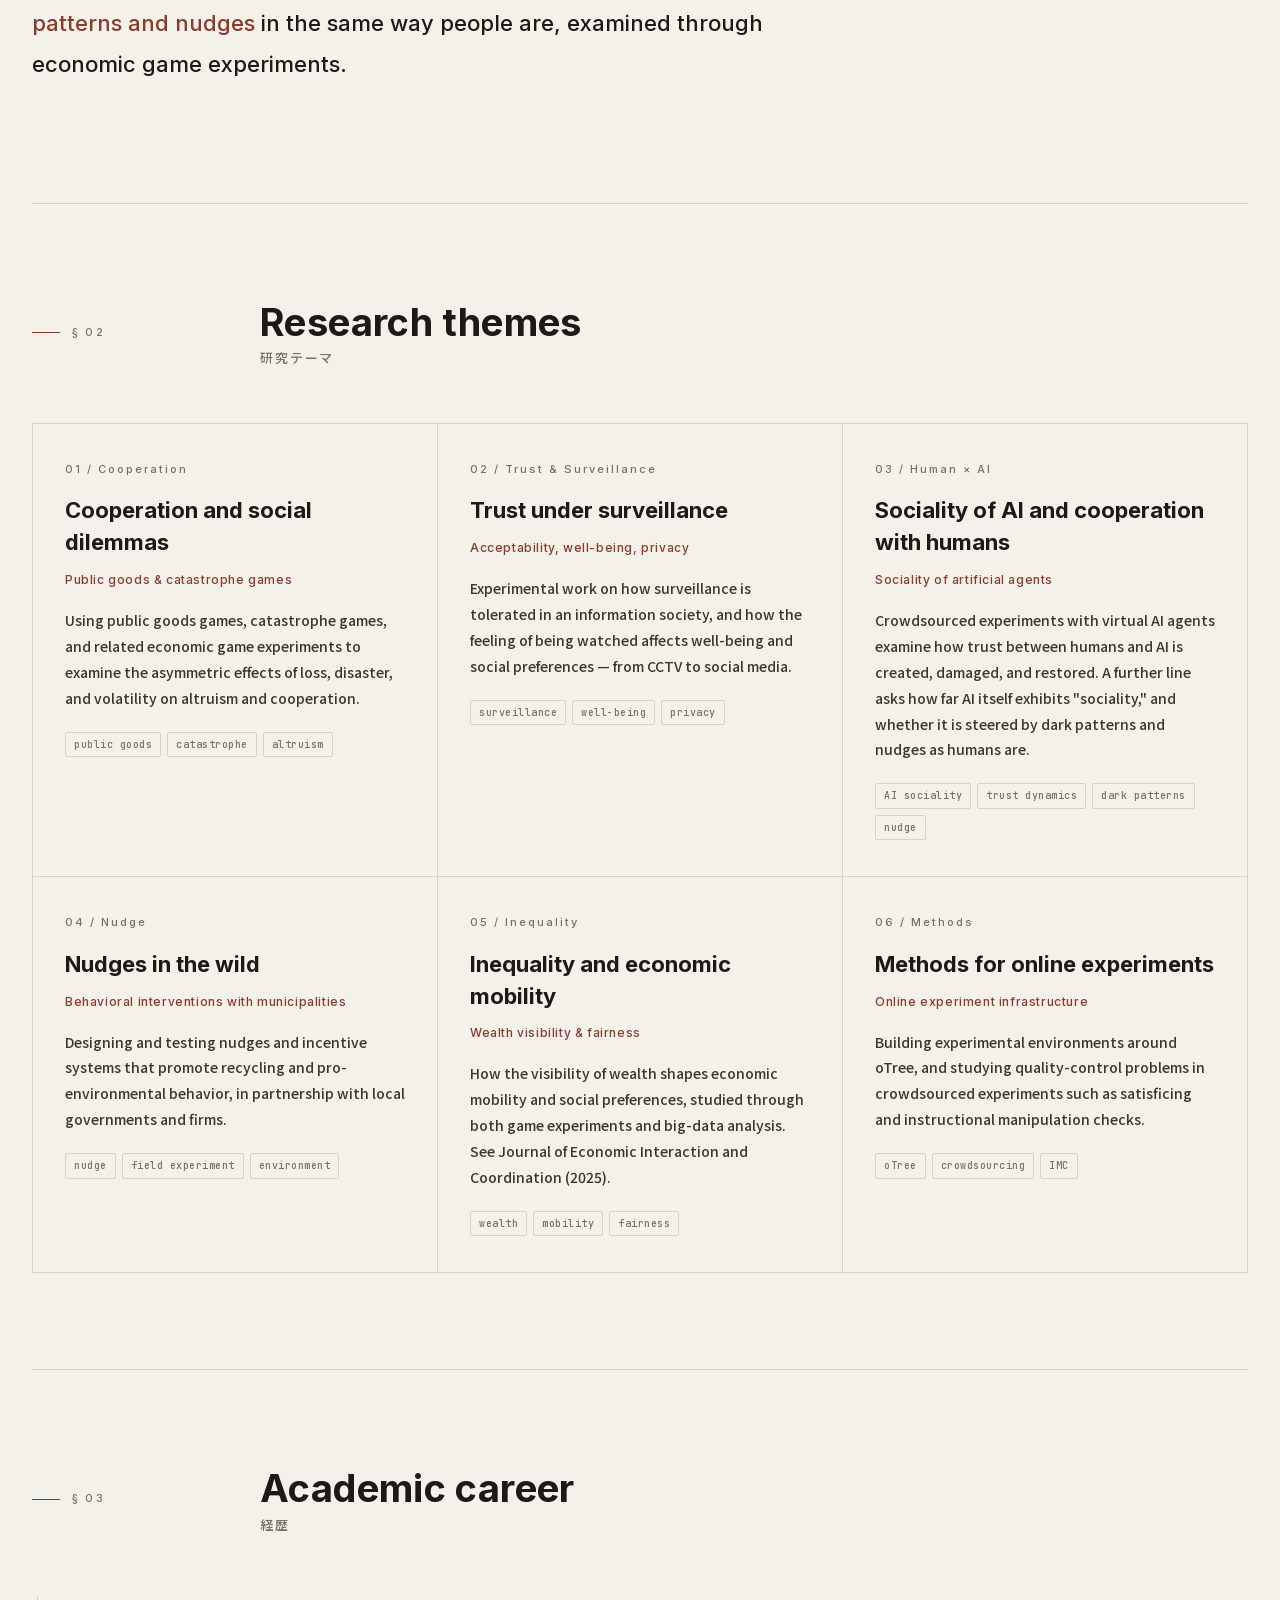
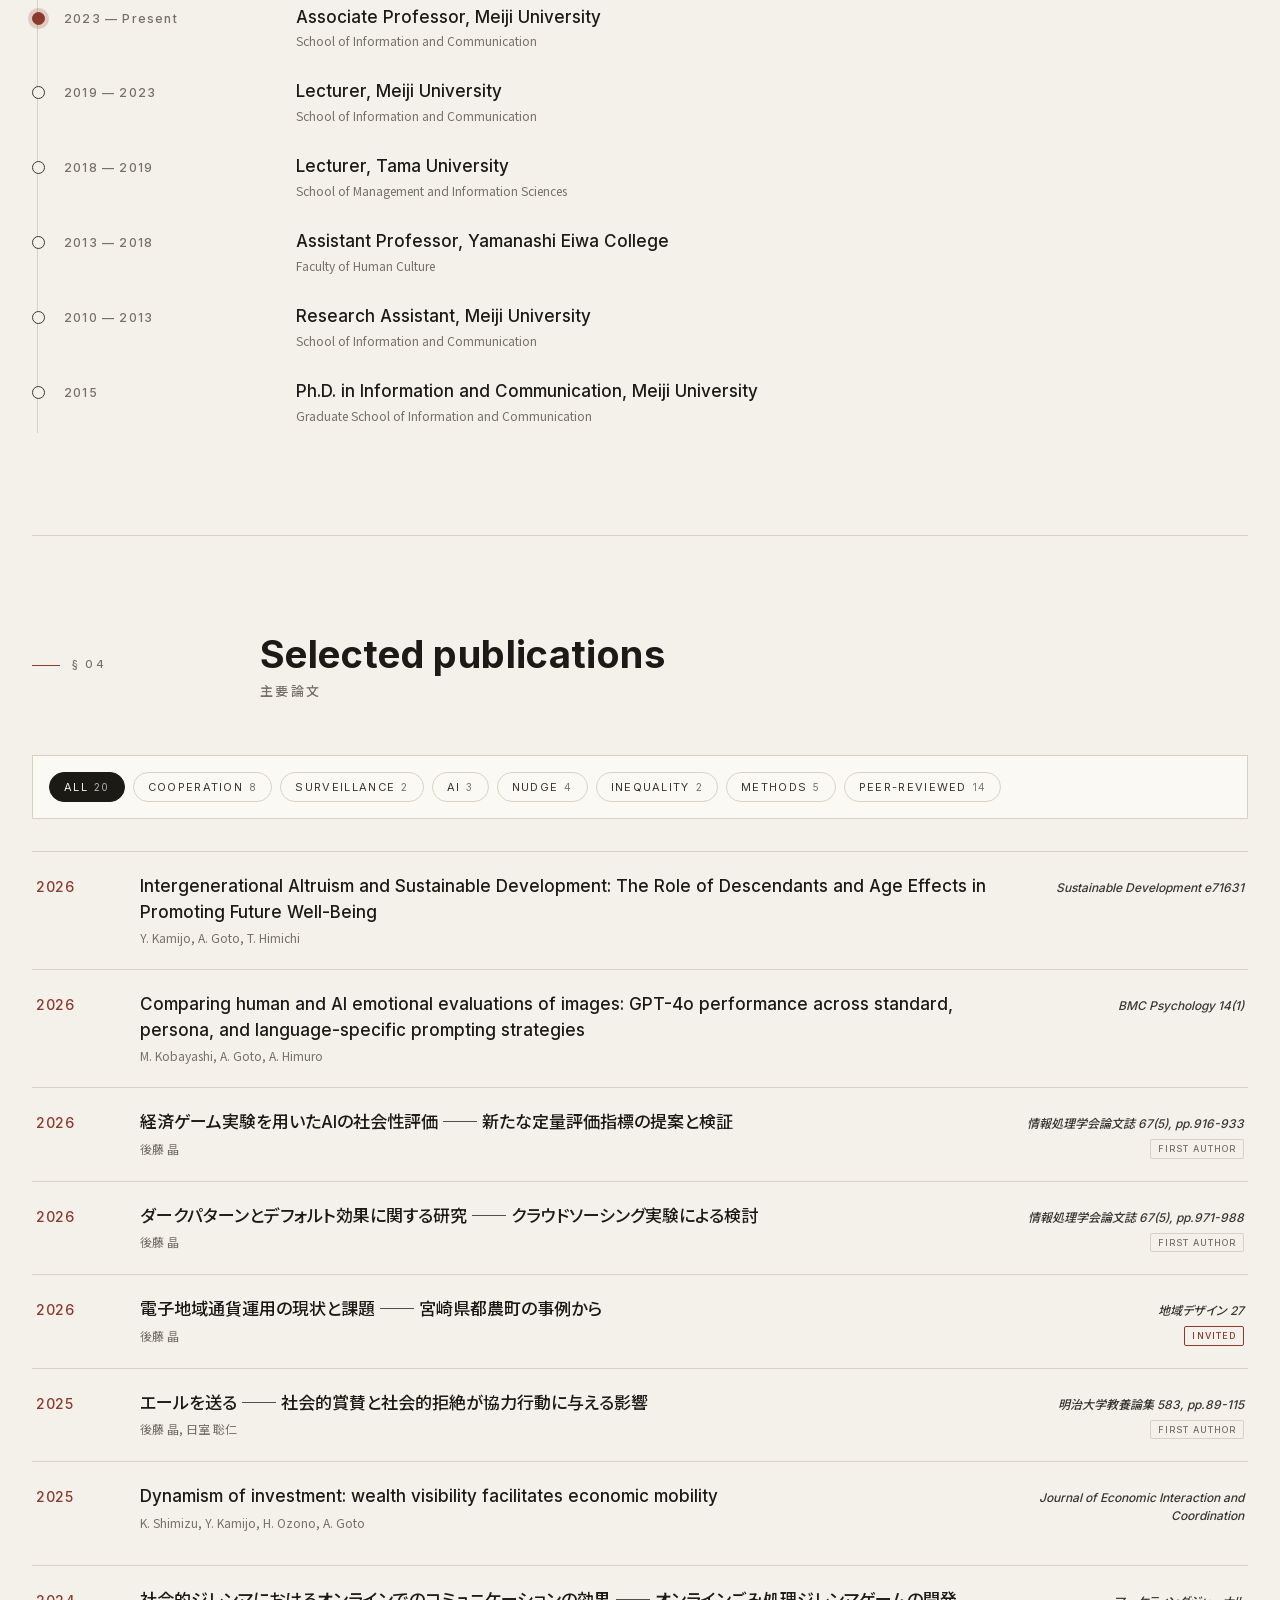
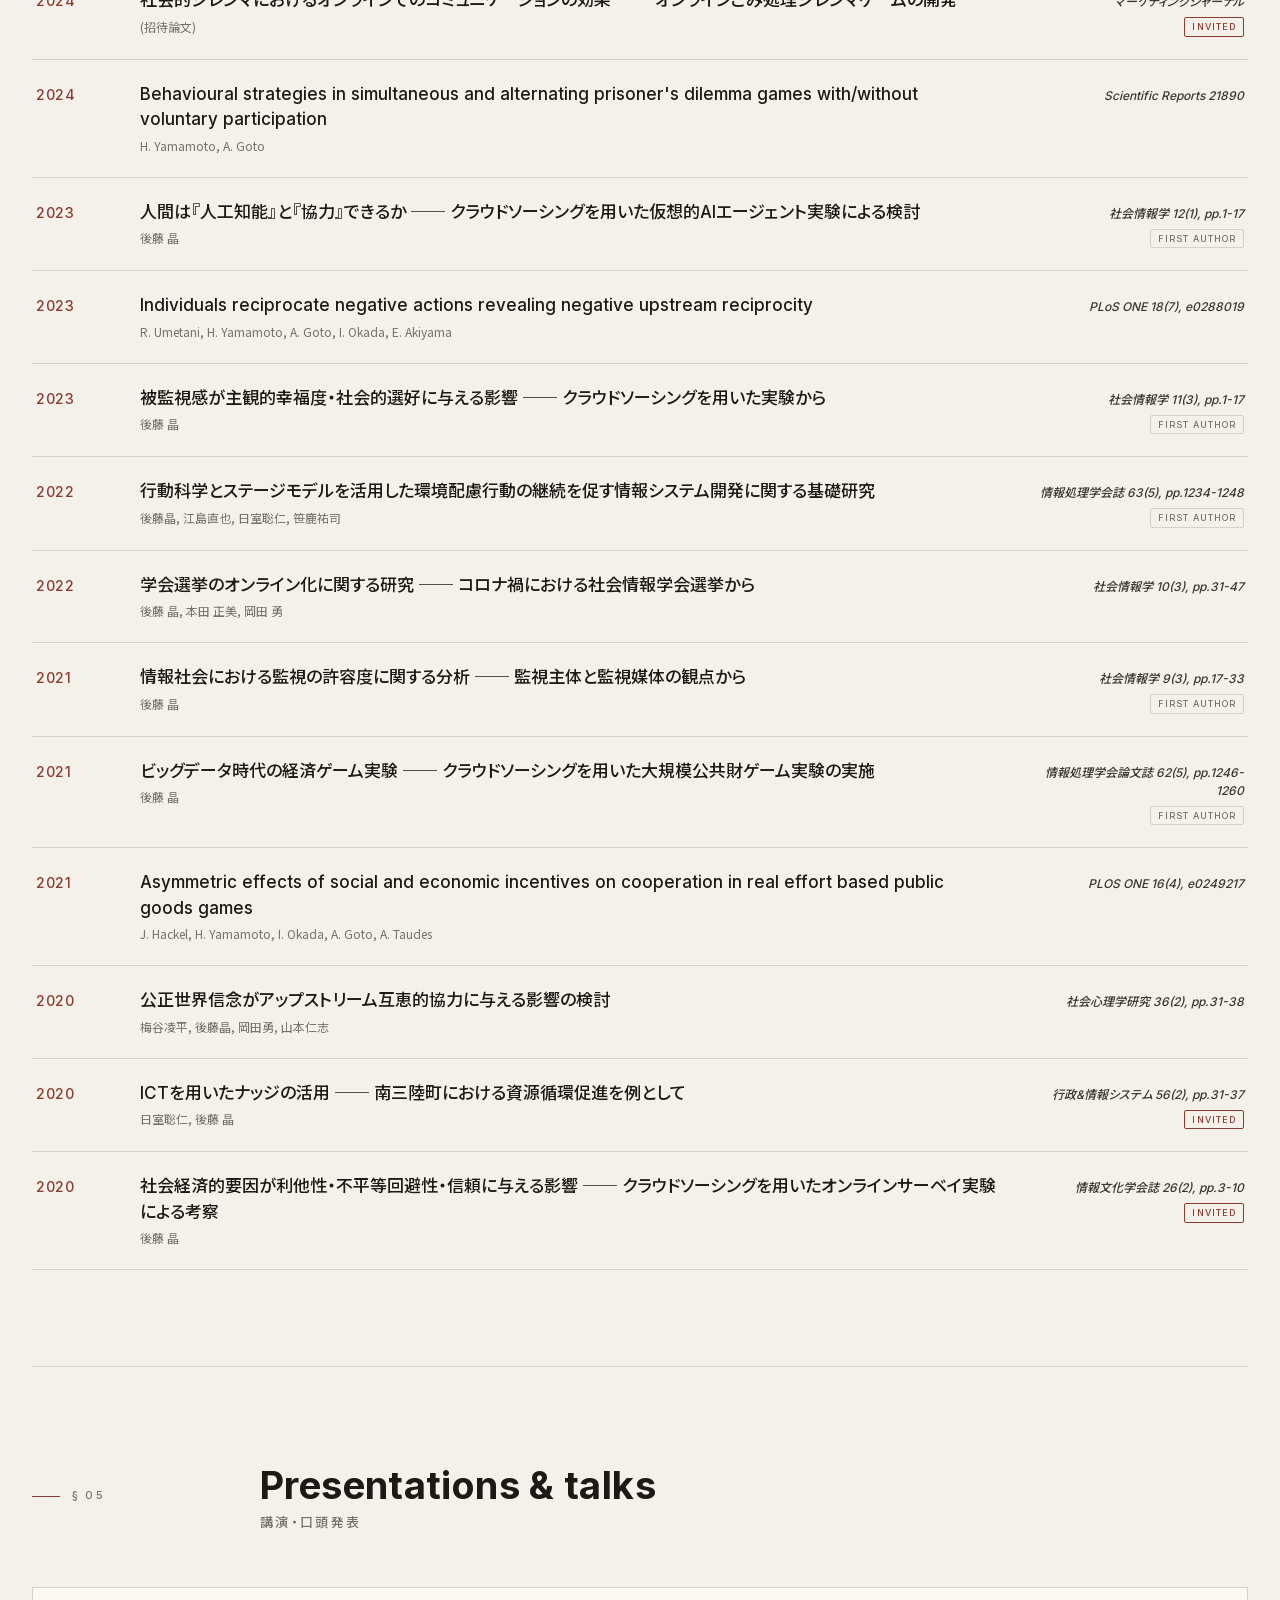
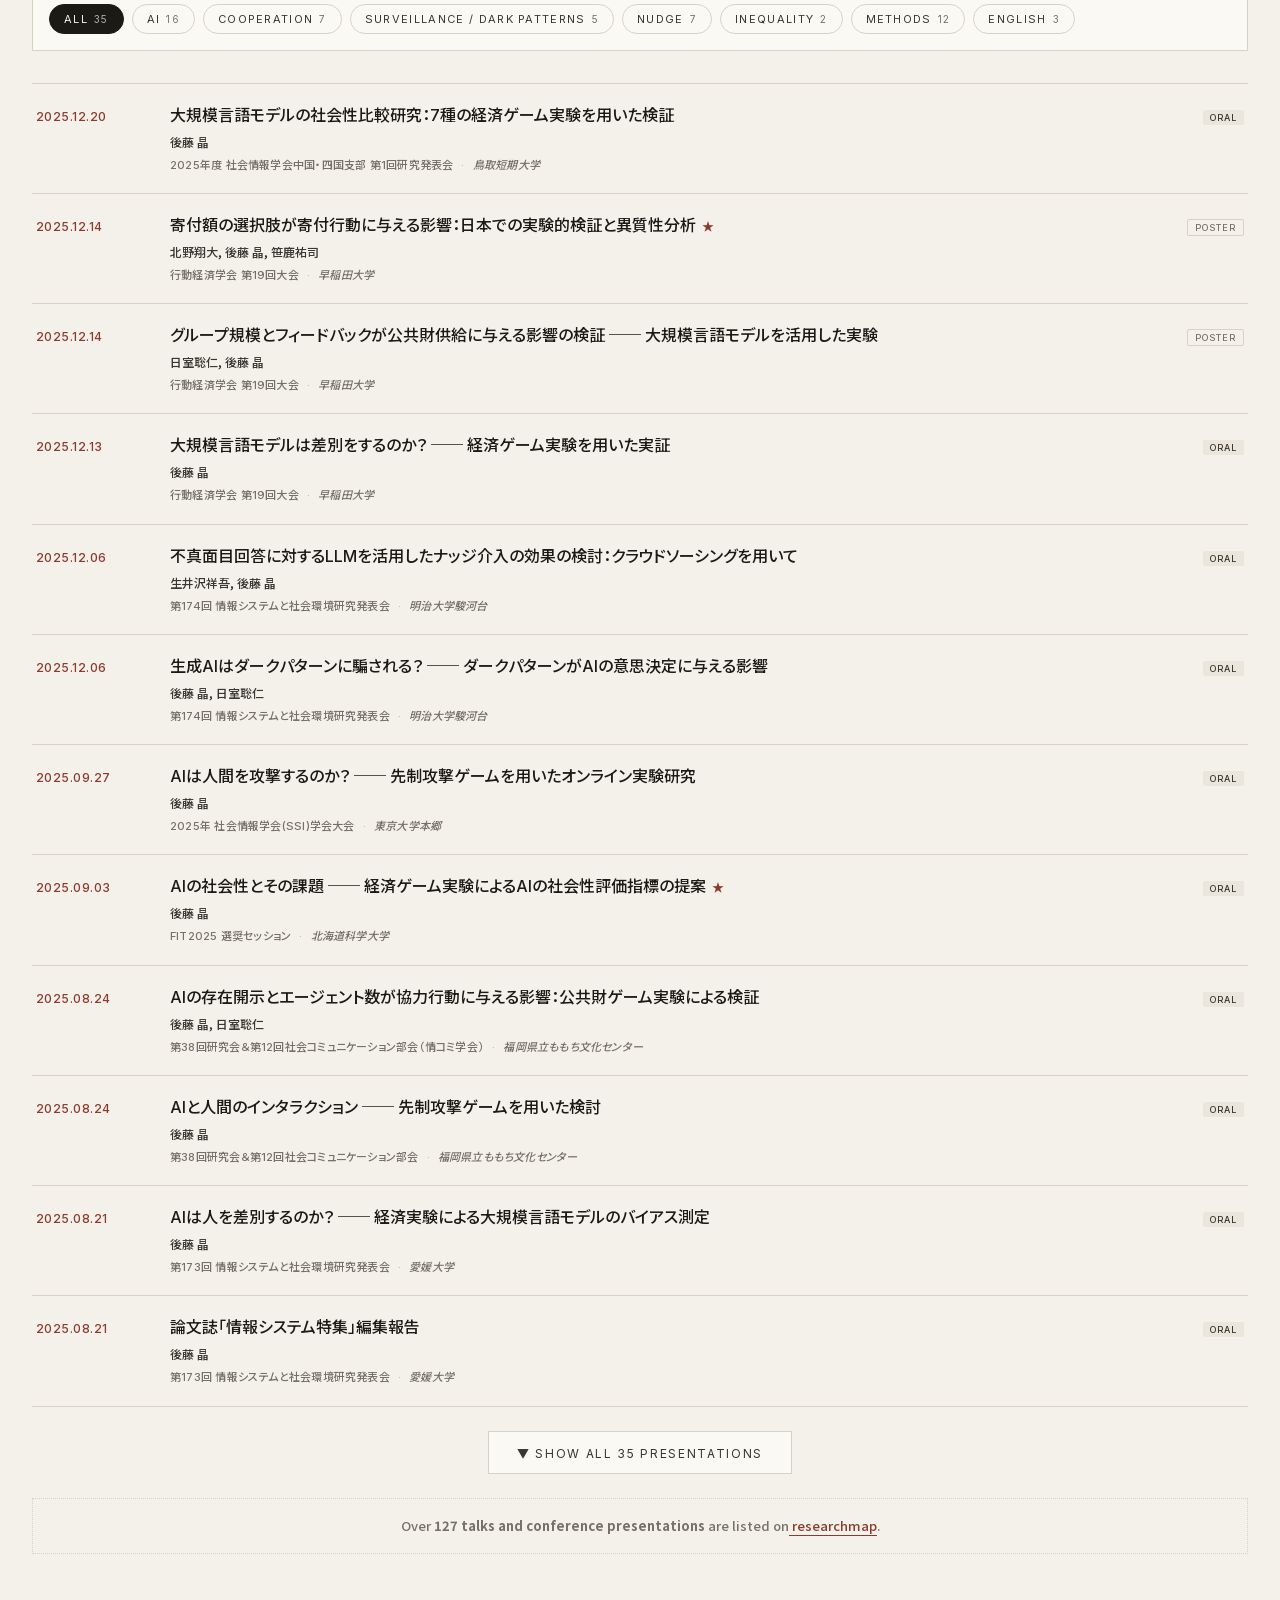
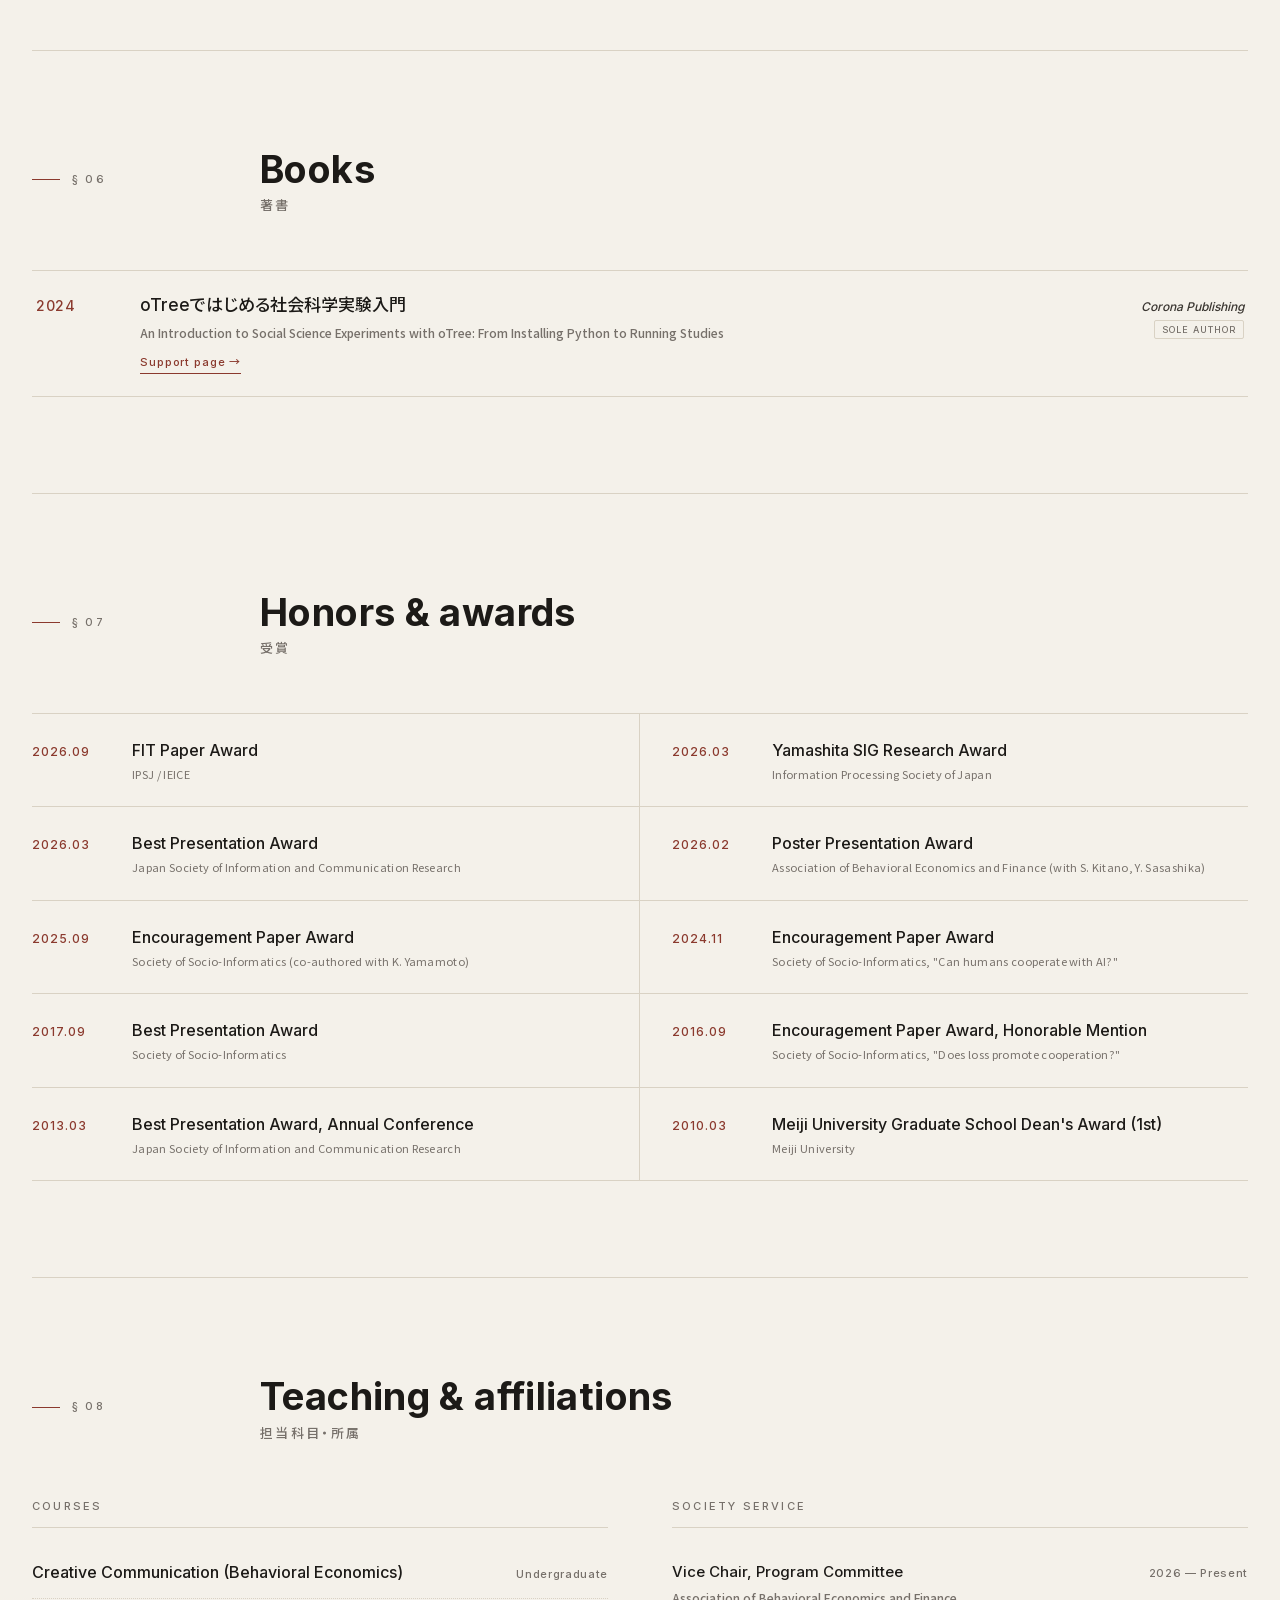
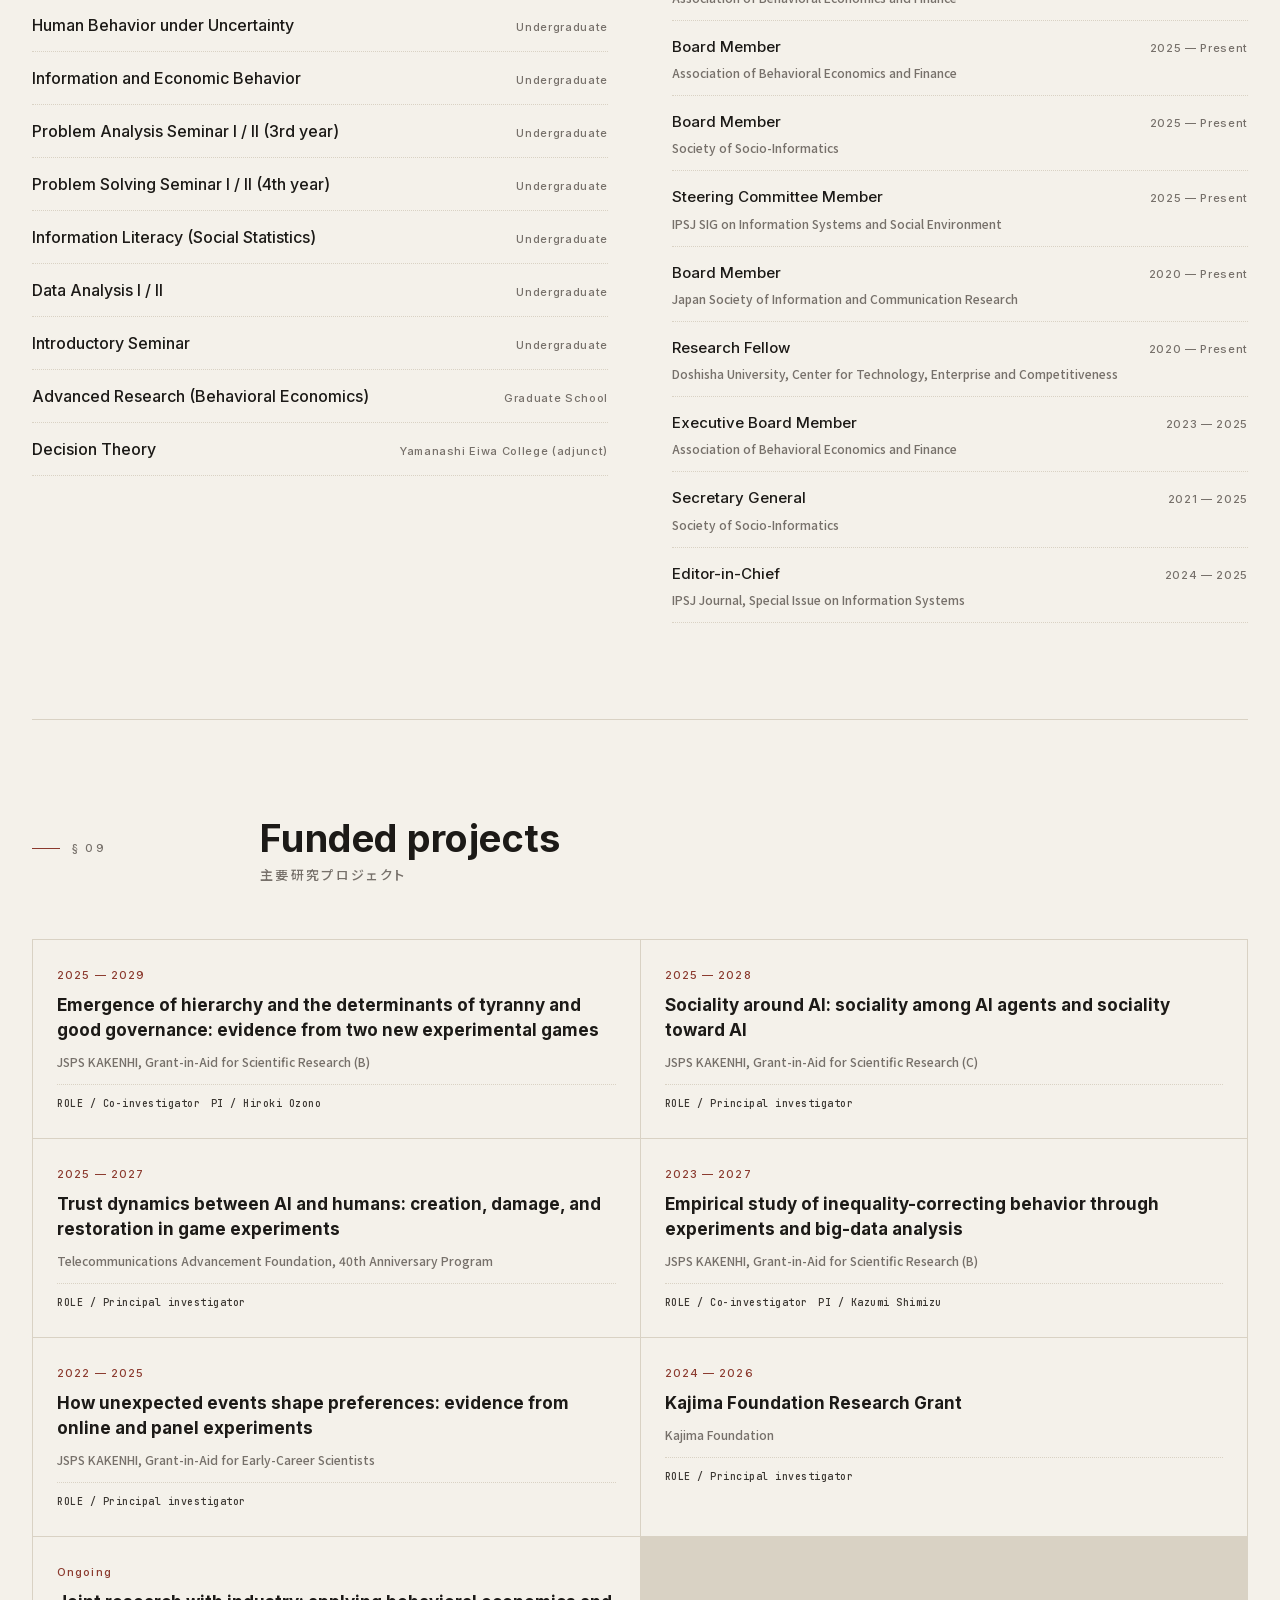
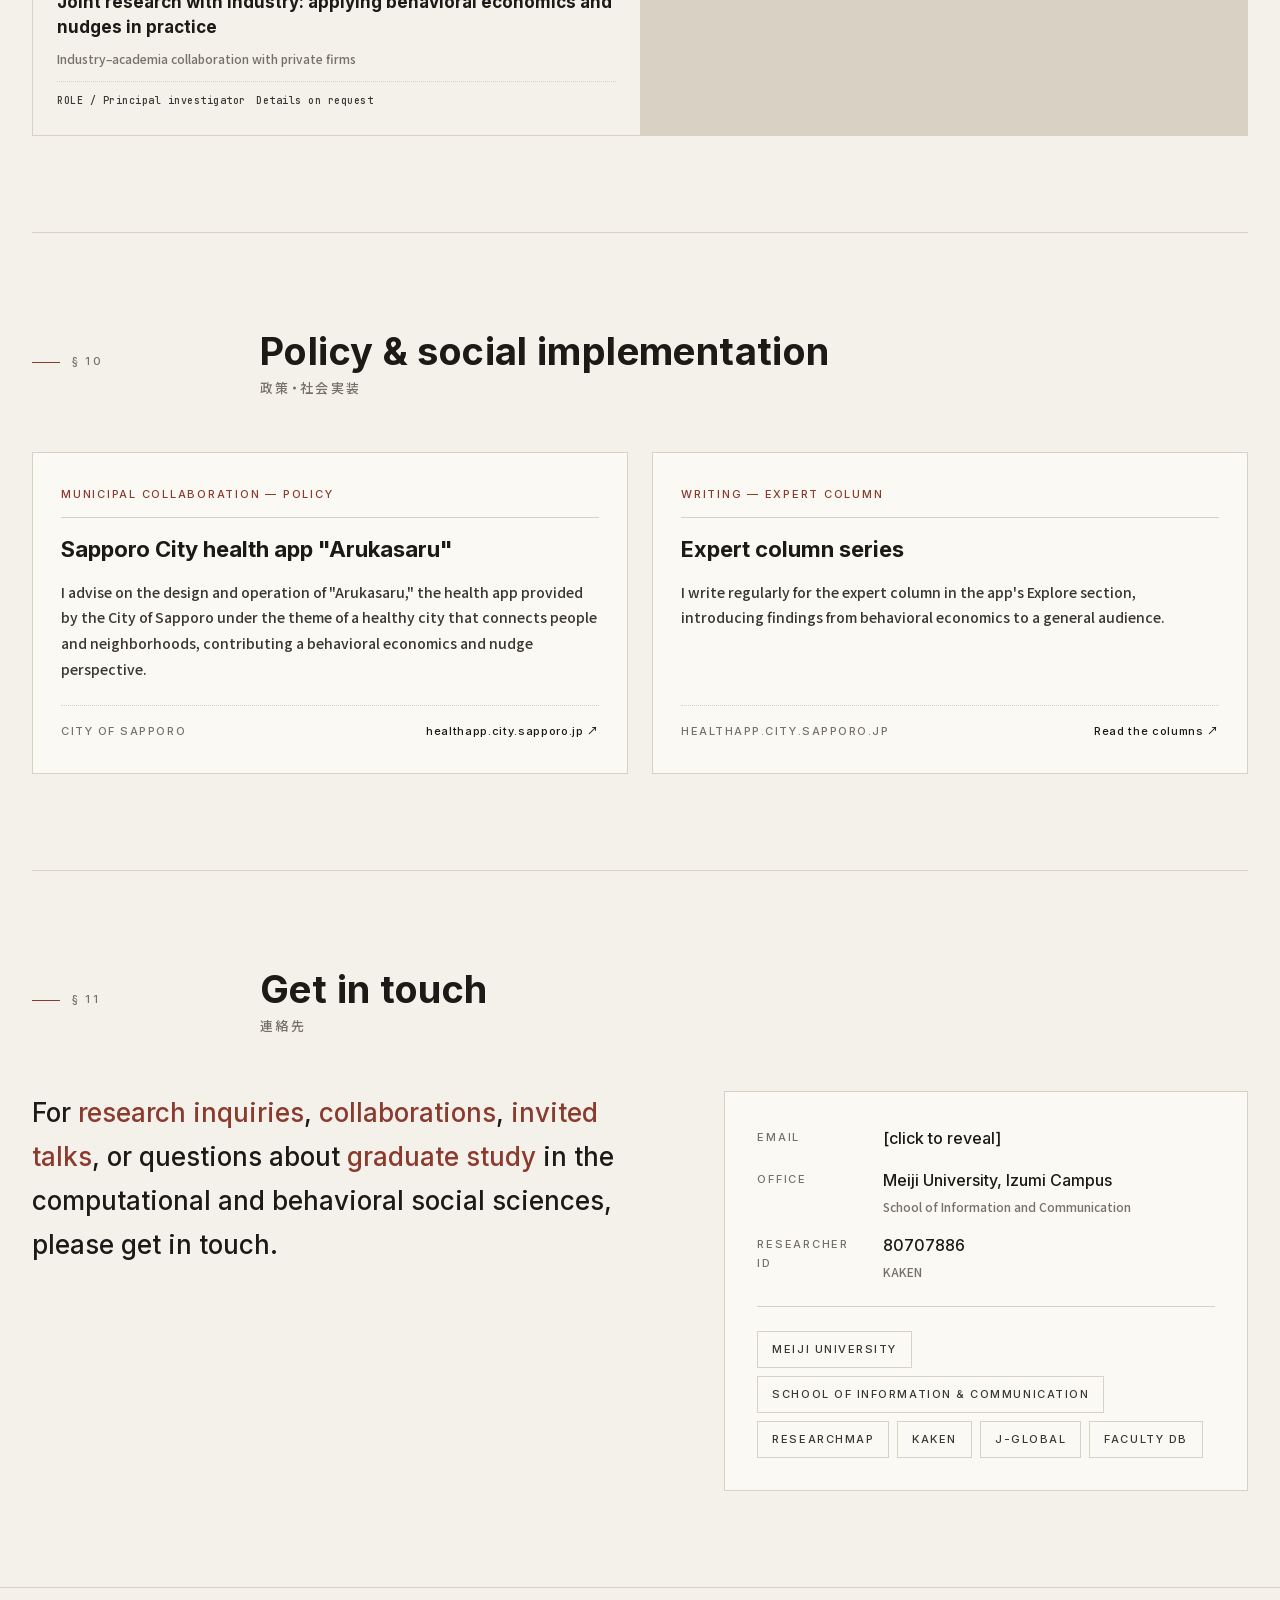
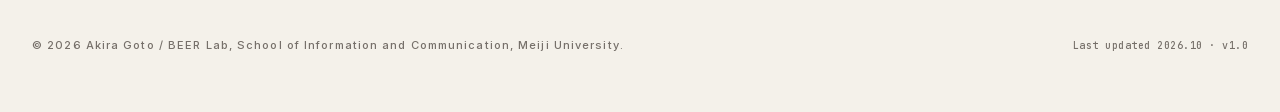
==== commit ba6a354c: "業績と記載の更新（論文2本追加・常任理事・科目名・共著者・地域名） Co-Authored-By: Claude Opus 5.5 <noreply@anthropic.com> Claude-Ses" ====
--- a/en/index.html
+++ b/en/index.html
@@ -1167,7 +1167,7 @@
       <div class="ix">04 / Nudge</div>
       <h3>Nudges in the wild</h3>
       <div class="en-sub">Behavioral interventions with municipalities</div>
-      <p>Designing and testing nudges and incentive systems that promote recycling and pro-environmental behavior, in partnership with local governments and firms such as the town of Minamisanriku.</p>
+      <p>Designing and testing nudges and incentive systems that promote recycling and pro-environmental behavior, in partnership with local governments and firms.</p>
       <div class="keywords"><span>nudge</span><span>field experiment</span><span>environment</span></div>
     </div>
 
@@ -1284,7 +1284,7 @@
     <div class="award"><div class="a-yr">2026.03</div><div class="a-ttl">Yamashita SIG Research Award<small>Information Processing Society of Japan</small></div></div>
     <div class="award"><div class="a-yr">2026.03</div><div class="a-ttl">Best Presentation Award<small>Japan Society of Information and Communication Research</small></div></div>
     <div class="award"><div class="a-yr">2026.02</div><div class="a-ttl">Poster Presentation Award<small>Association of Behavioral Economics and Finance (with S. Kitano, Y. Sasashika)</small></div></div>
-    <div class="award"><div class="a-yr">2025.09</div><div class="a-ttl">Encouragement Paper Award<small>Society of Socio-Informatics (co-authored, with K. Yamamoto et al.)</small></div></div>
+    <div class="award"><div class="a-yr">2025.09</div><div class="a-ttl">Encouragement Paper Award<small>Society of Socio-Informatics (co-authored with K. Yamamoto)</small></div></div>
     <div class="award"><div class="a-yr">2024.11</div><div class="a-ttl">Encouragement Paper Award<small>Society of Socio-Informatics, "Can humans cooperate with AI?"</small></div></div>
     <div class="award"><div class="a-yr">2017.09</div><div class="a-ttl">Best Presentation Award<small>Society of Socio-Informatics</small></div></div>
     <div class="award"><div class="a-yr">2016.09</div><div class="a-ttl">Encouragement Paper Award, Honorable Mention<small>Society of Socio-Informatics, "Does loss promote cooperation?"</small></div></div>
@@ -1312,7 +1312,7 @@
         <li><span class="name">Information Literacy (Social Statistics)</span><span class="where">Undergraduate</span></li>
         <li><span class="name">Data Analysis I / II</span><span class="where">Undergraduate</span></li>
         <li><span class="name">Introductory Seminar</span><span class="where">Undergraduate</span></li>
-        <li><span class="name">Behavioral Economics</span><span class="where">Graduate School</span></li>
+        <li><span class="name">Advanced Research (Behavioral Economics)</span><span class="where">Graduate School</span></li>
         <li><span class="name">Decision Theory</span><span class="where">Yamanashi Eiwa College (adjunct)</span></li>
       </ul>
     </div>
@@ -1325,6 +1325,7 @@
         <li><div><span class="role">Steering Committee Member</span><span class="org">IPSJ SIG on Information Systems and Social Environment</span></div><span class="yr">2025 — Present</span></li>
         <li><div><span class="role">Board Member</span><span class="org">Japan Society of Information and Communication Research</span></div><span class="yr">2020 — Present</span></li>
         <li><div><span class="role">Research Fellow</span><span class="org">Doshisha University, Center for Technology, Enterprise and Competitiveness</span></div><span class="yr">2020 — Present</span></li>
+        <li><div><span class="role">Executive Board Member</span><span class="org">Association of Behavioral Economics and Finance</span></div><span class="yr">2023 — 2025</span></li>
         <li><div><span class="role">Secretary General</span><span class="org">Society of Socio-Informatics</span></div><span class="yr">2021 — 2025</span></li>
         <li><div><span class="role">Editor-in-Chief</span><span class="org">IPSJ Journal, Special Issue on Information Systems</span></div><span class="yr">2024 — 2025</span></li>
       </ul>
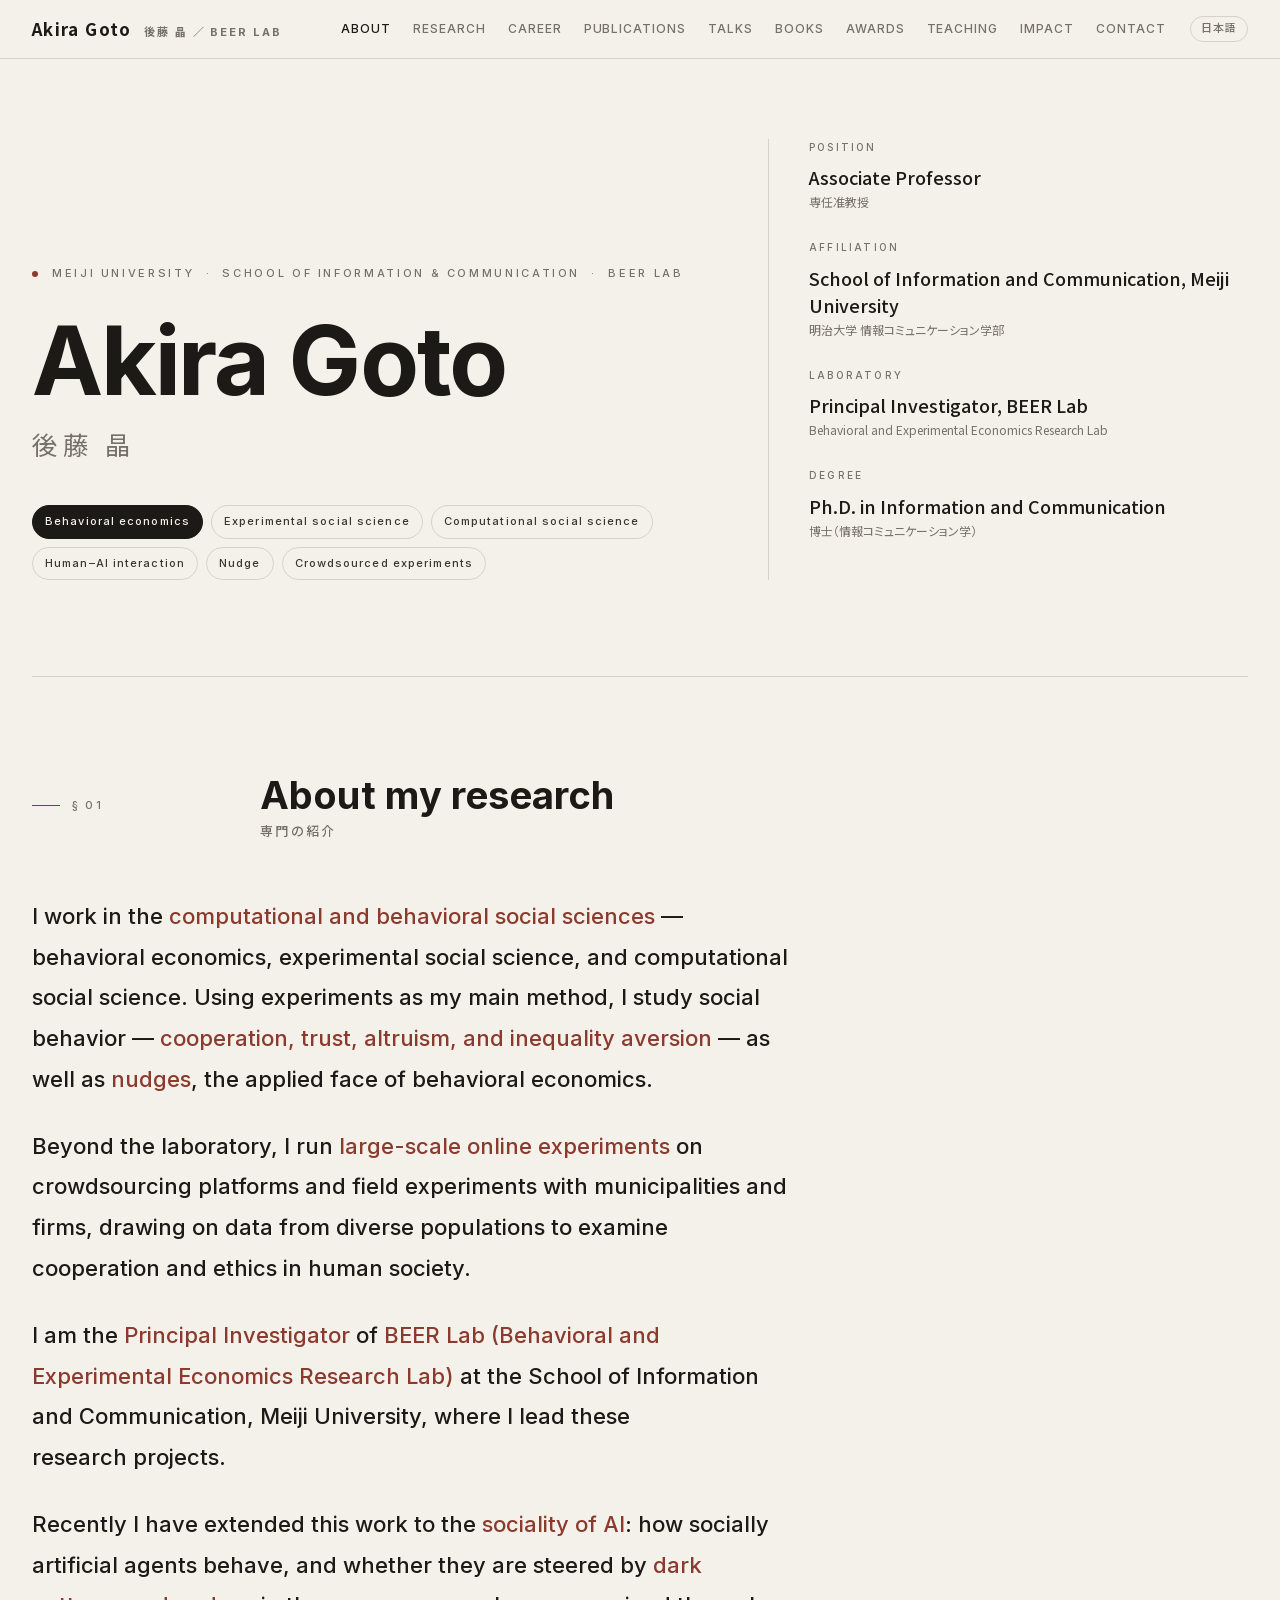
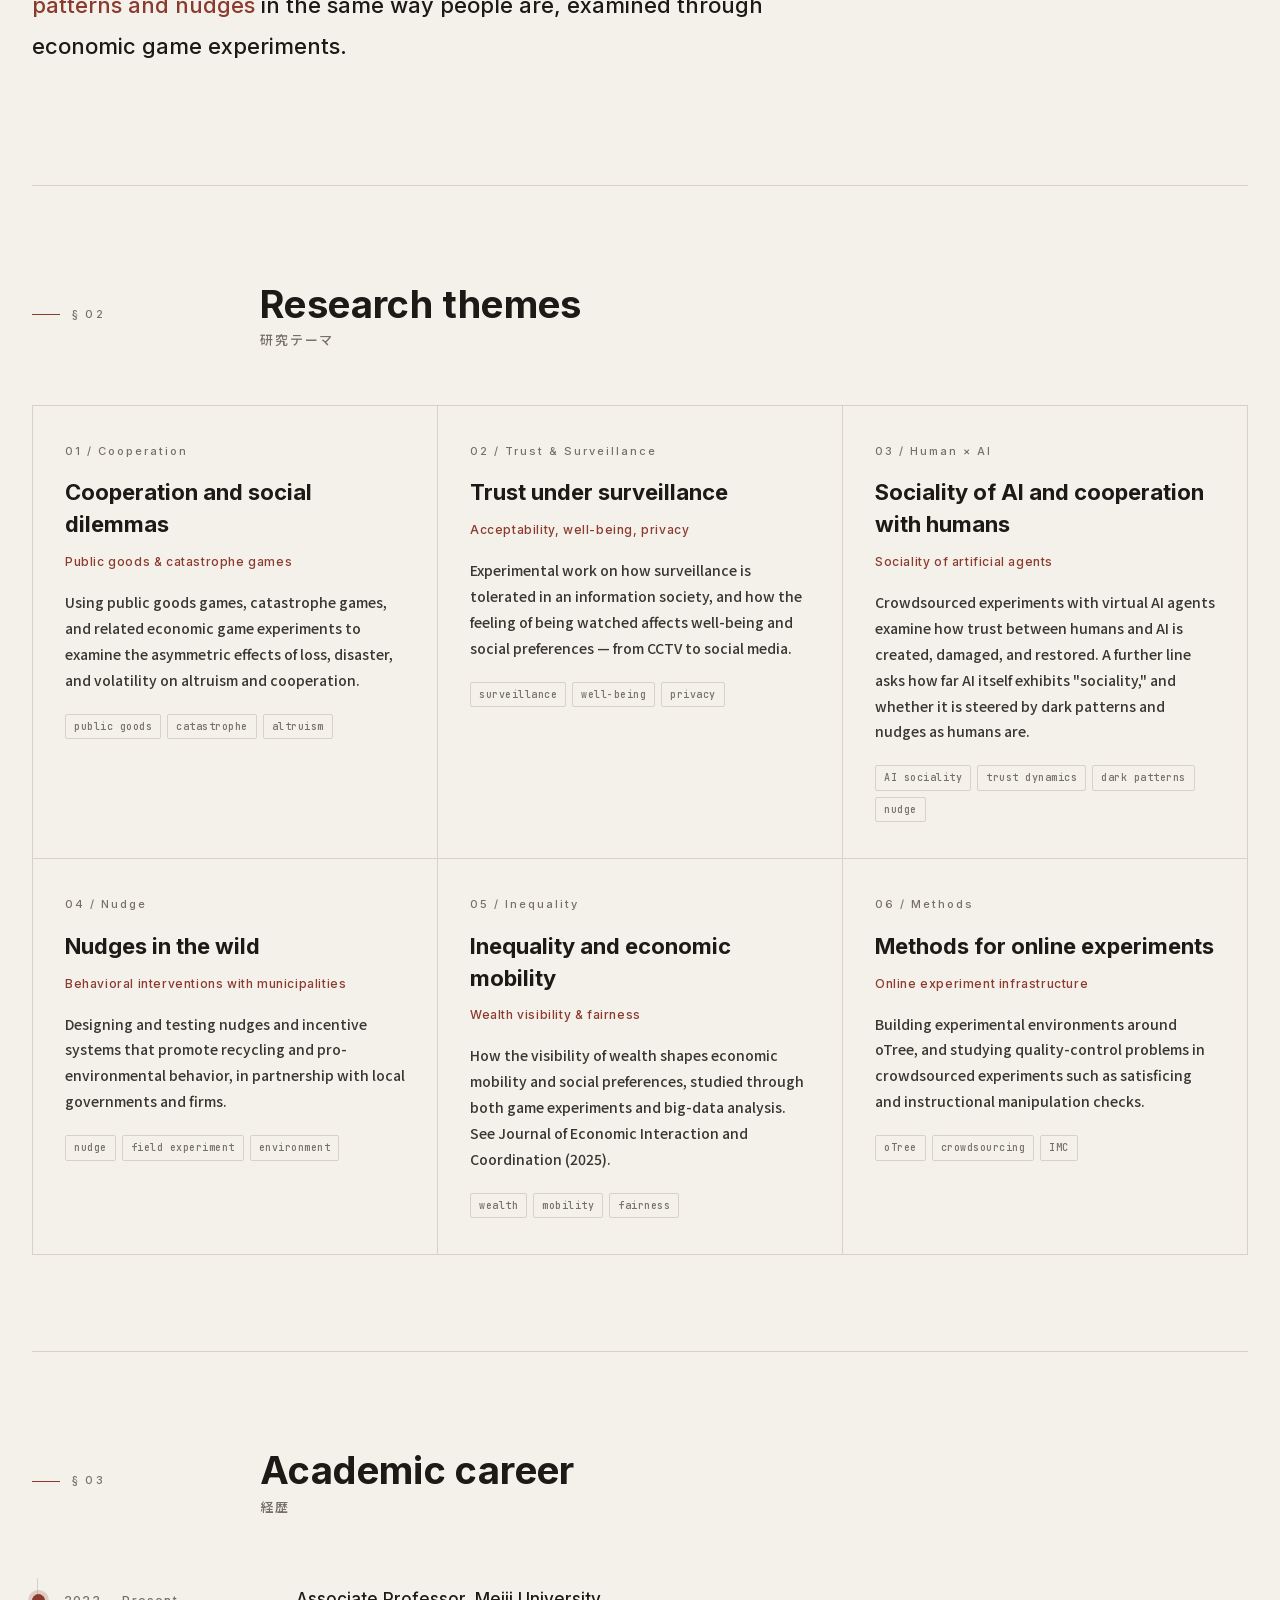
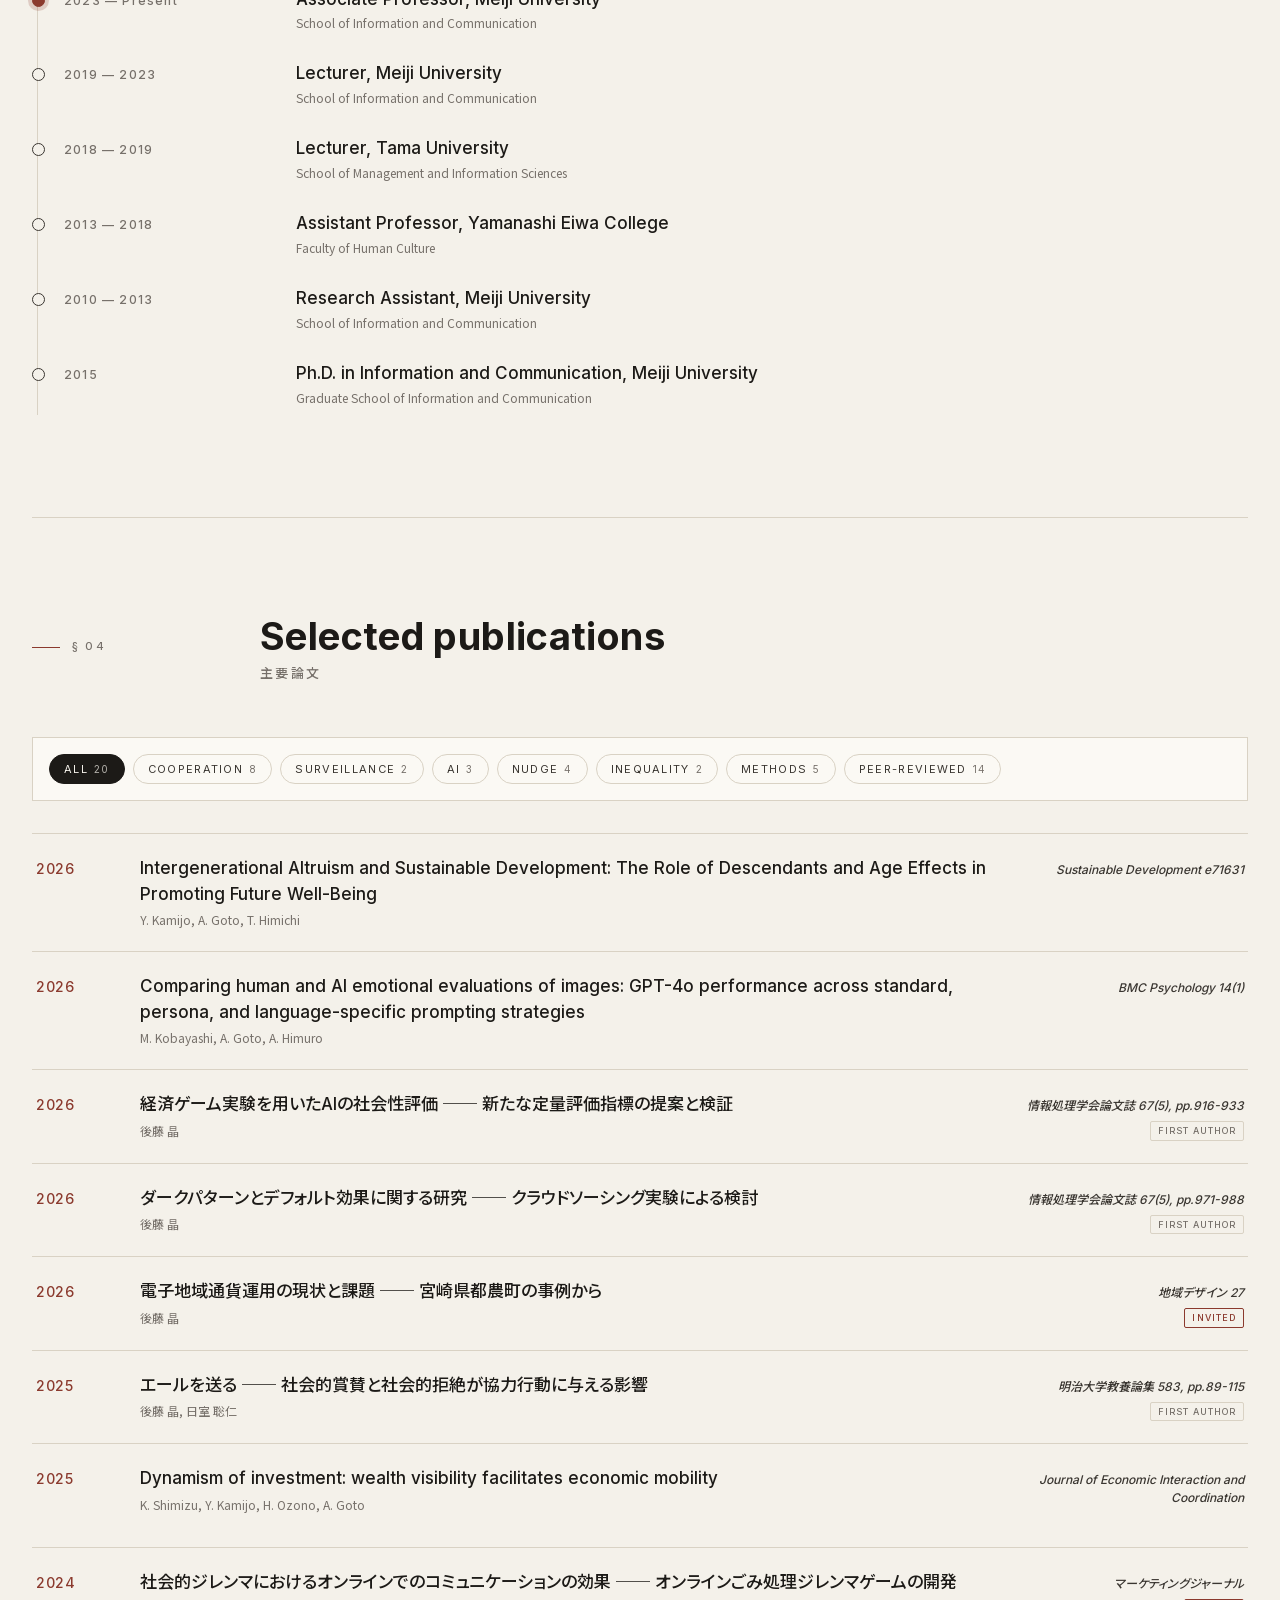
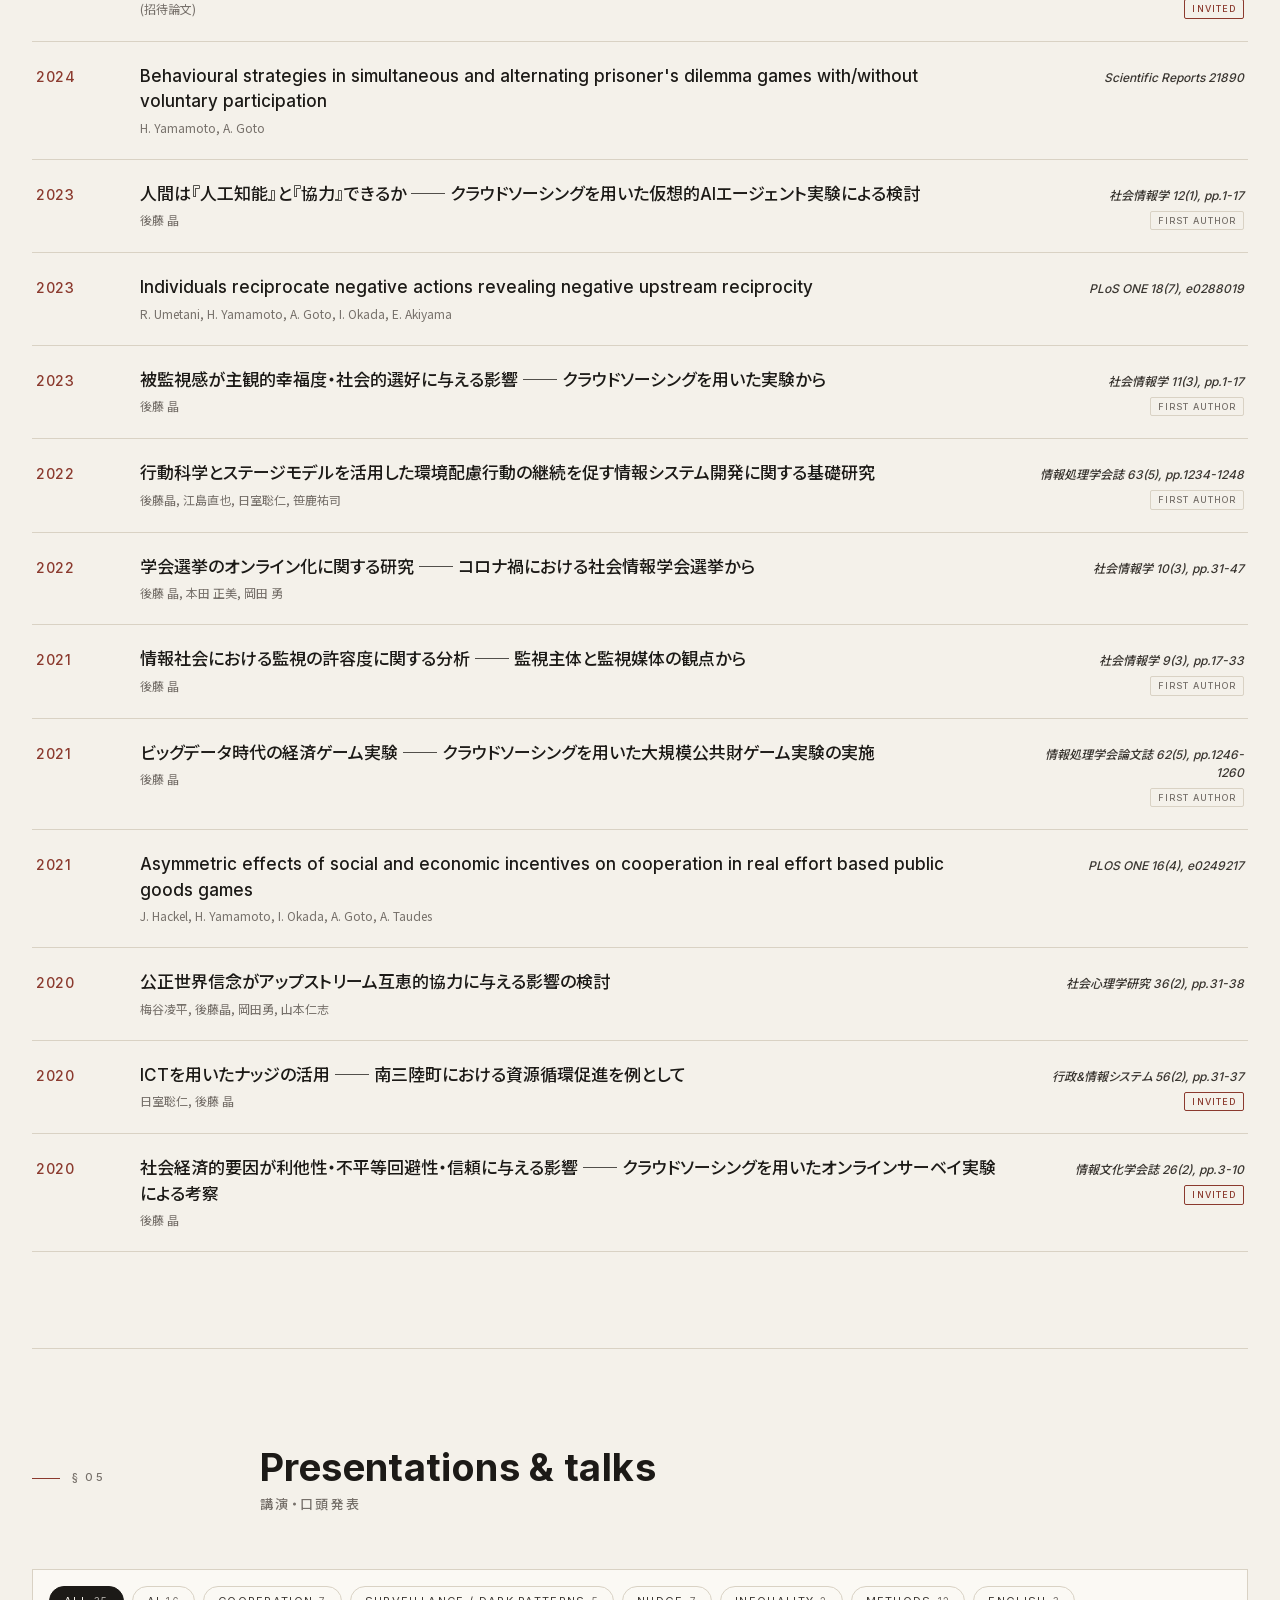
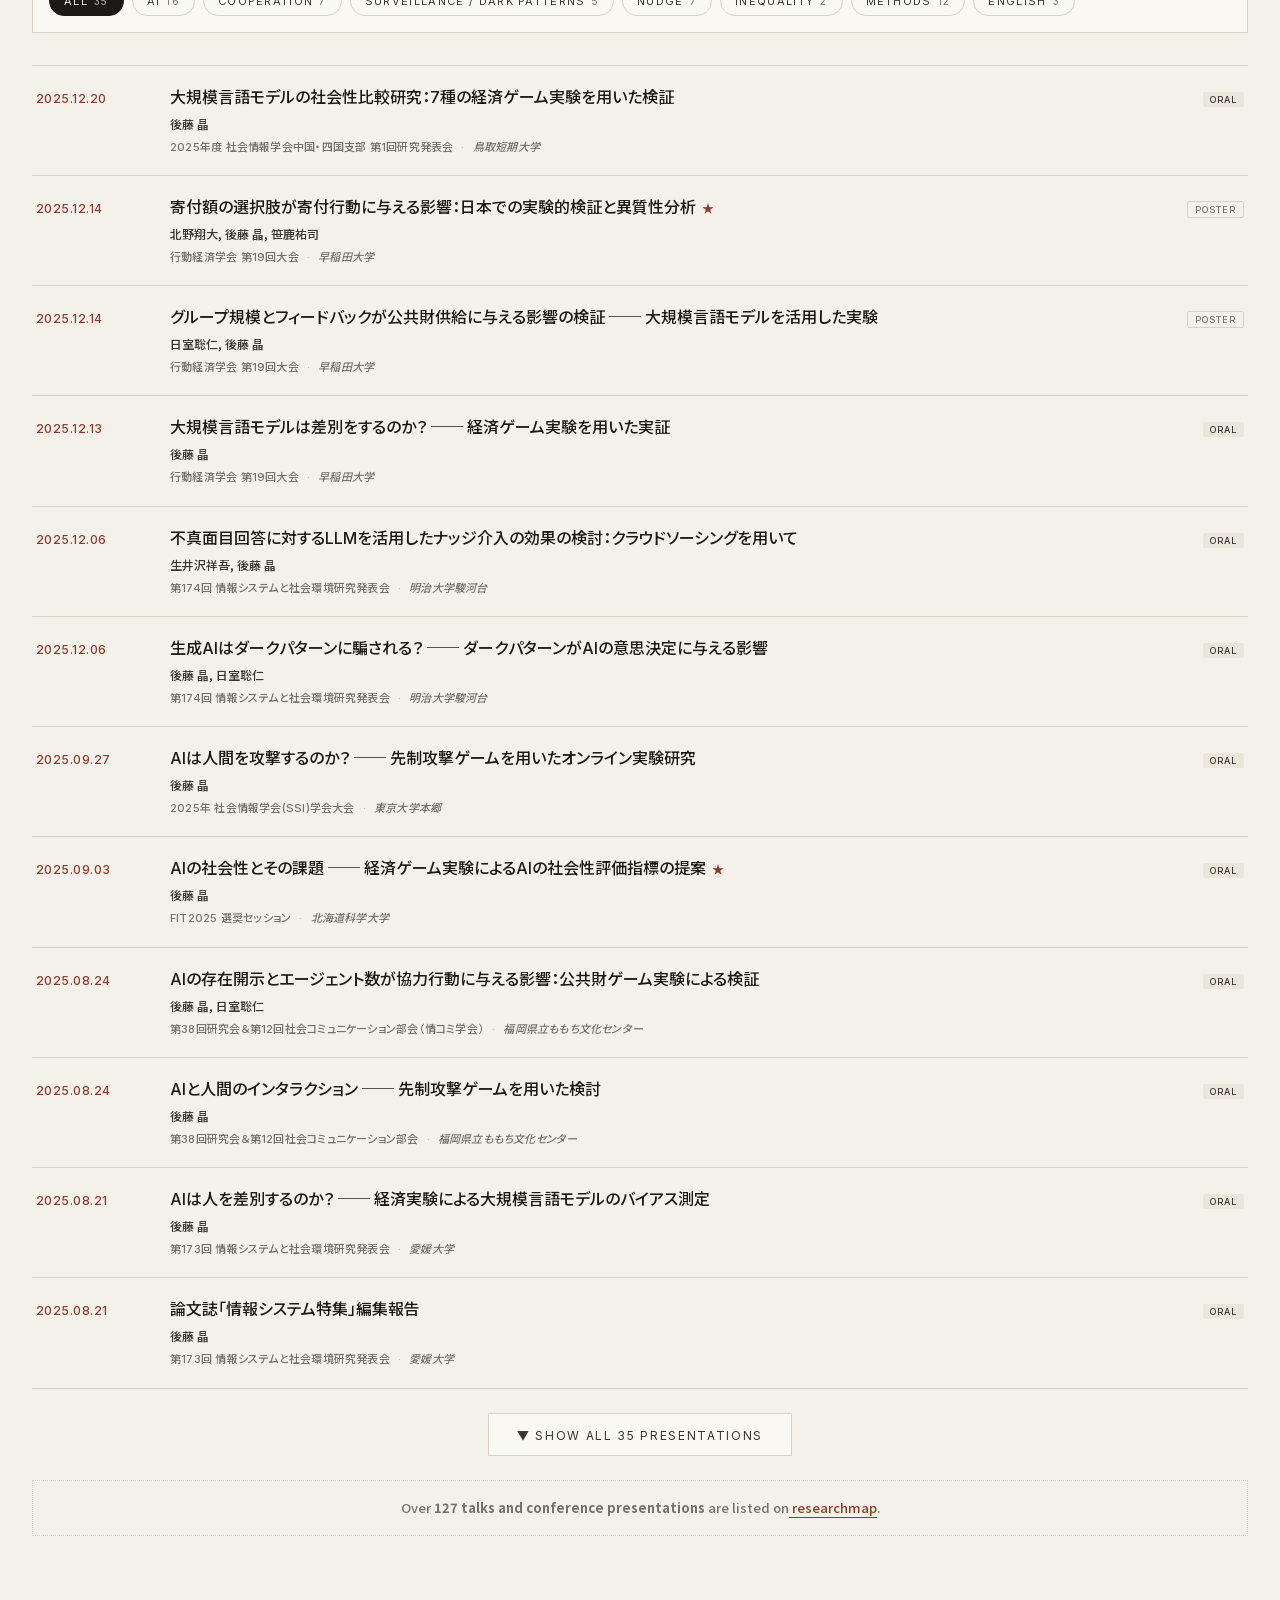
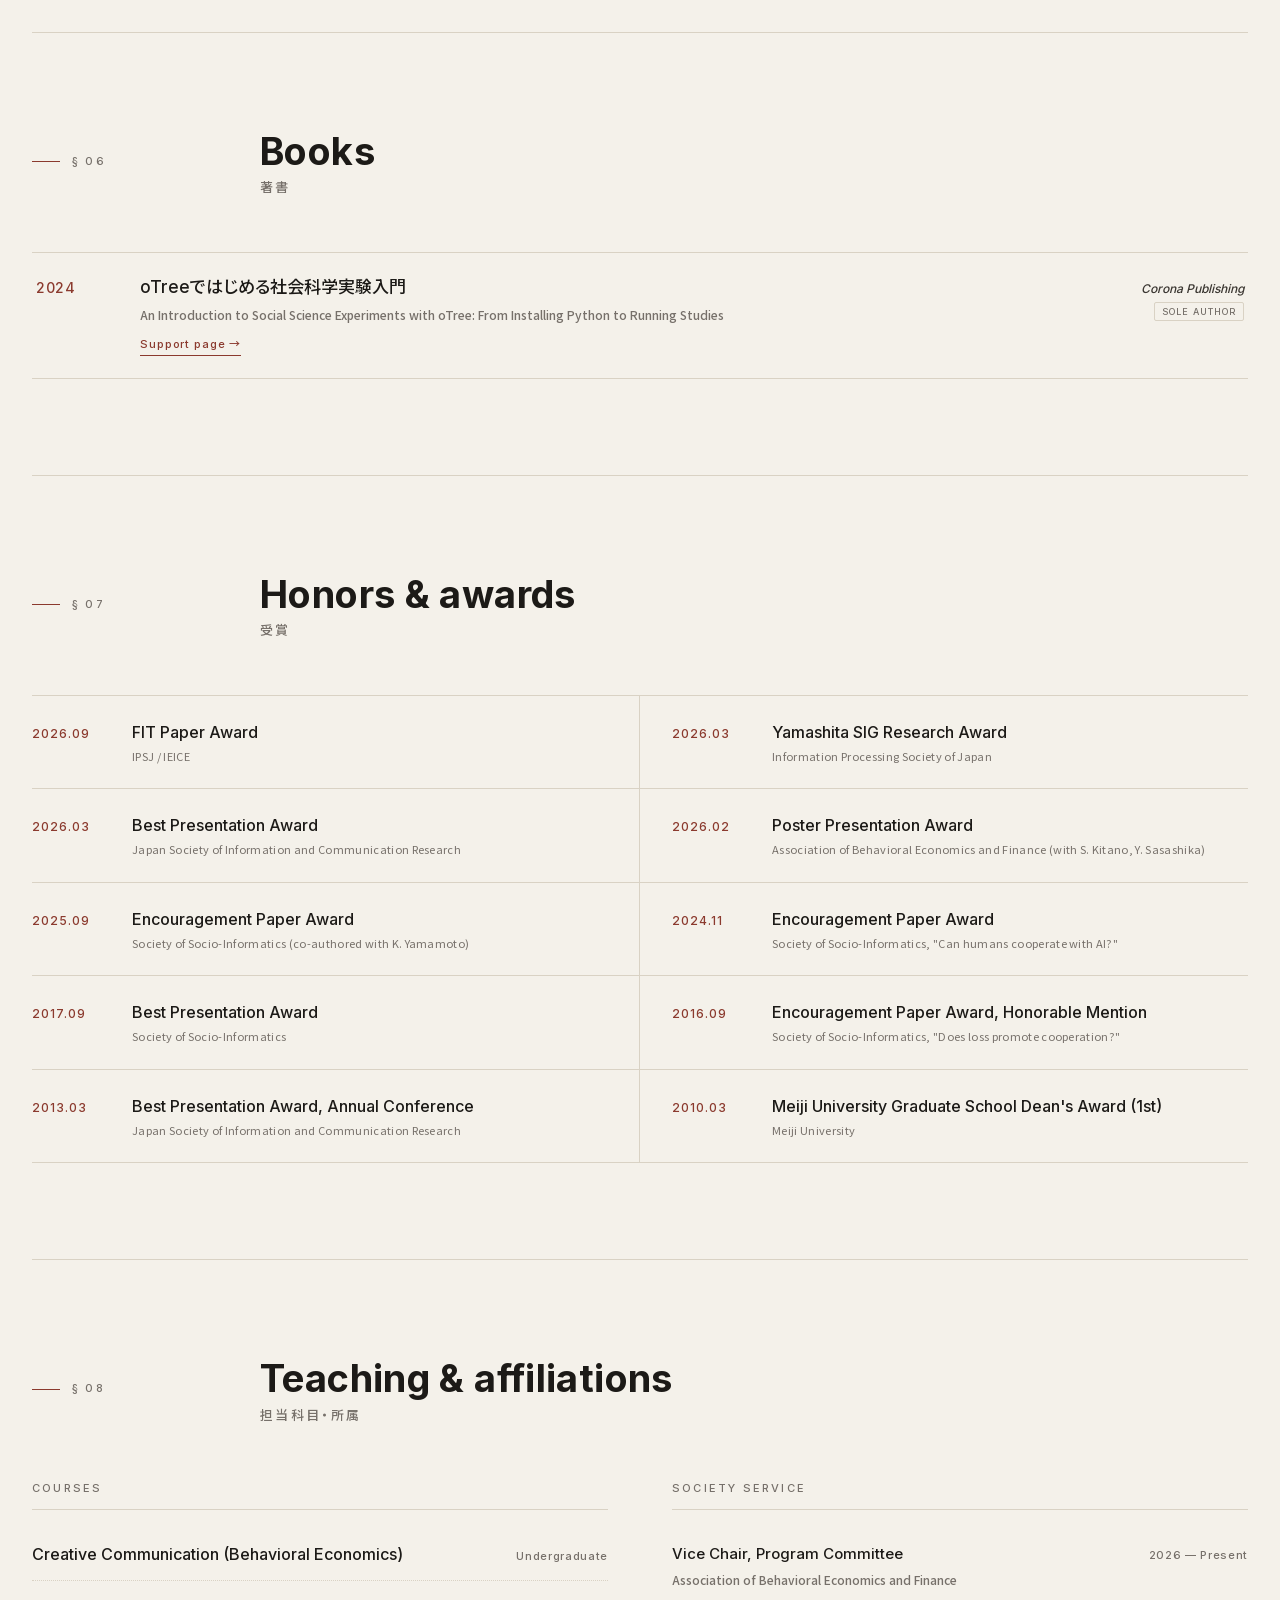
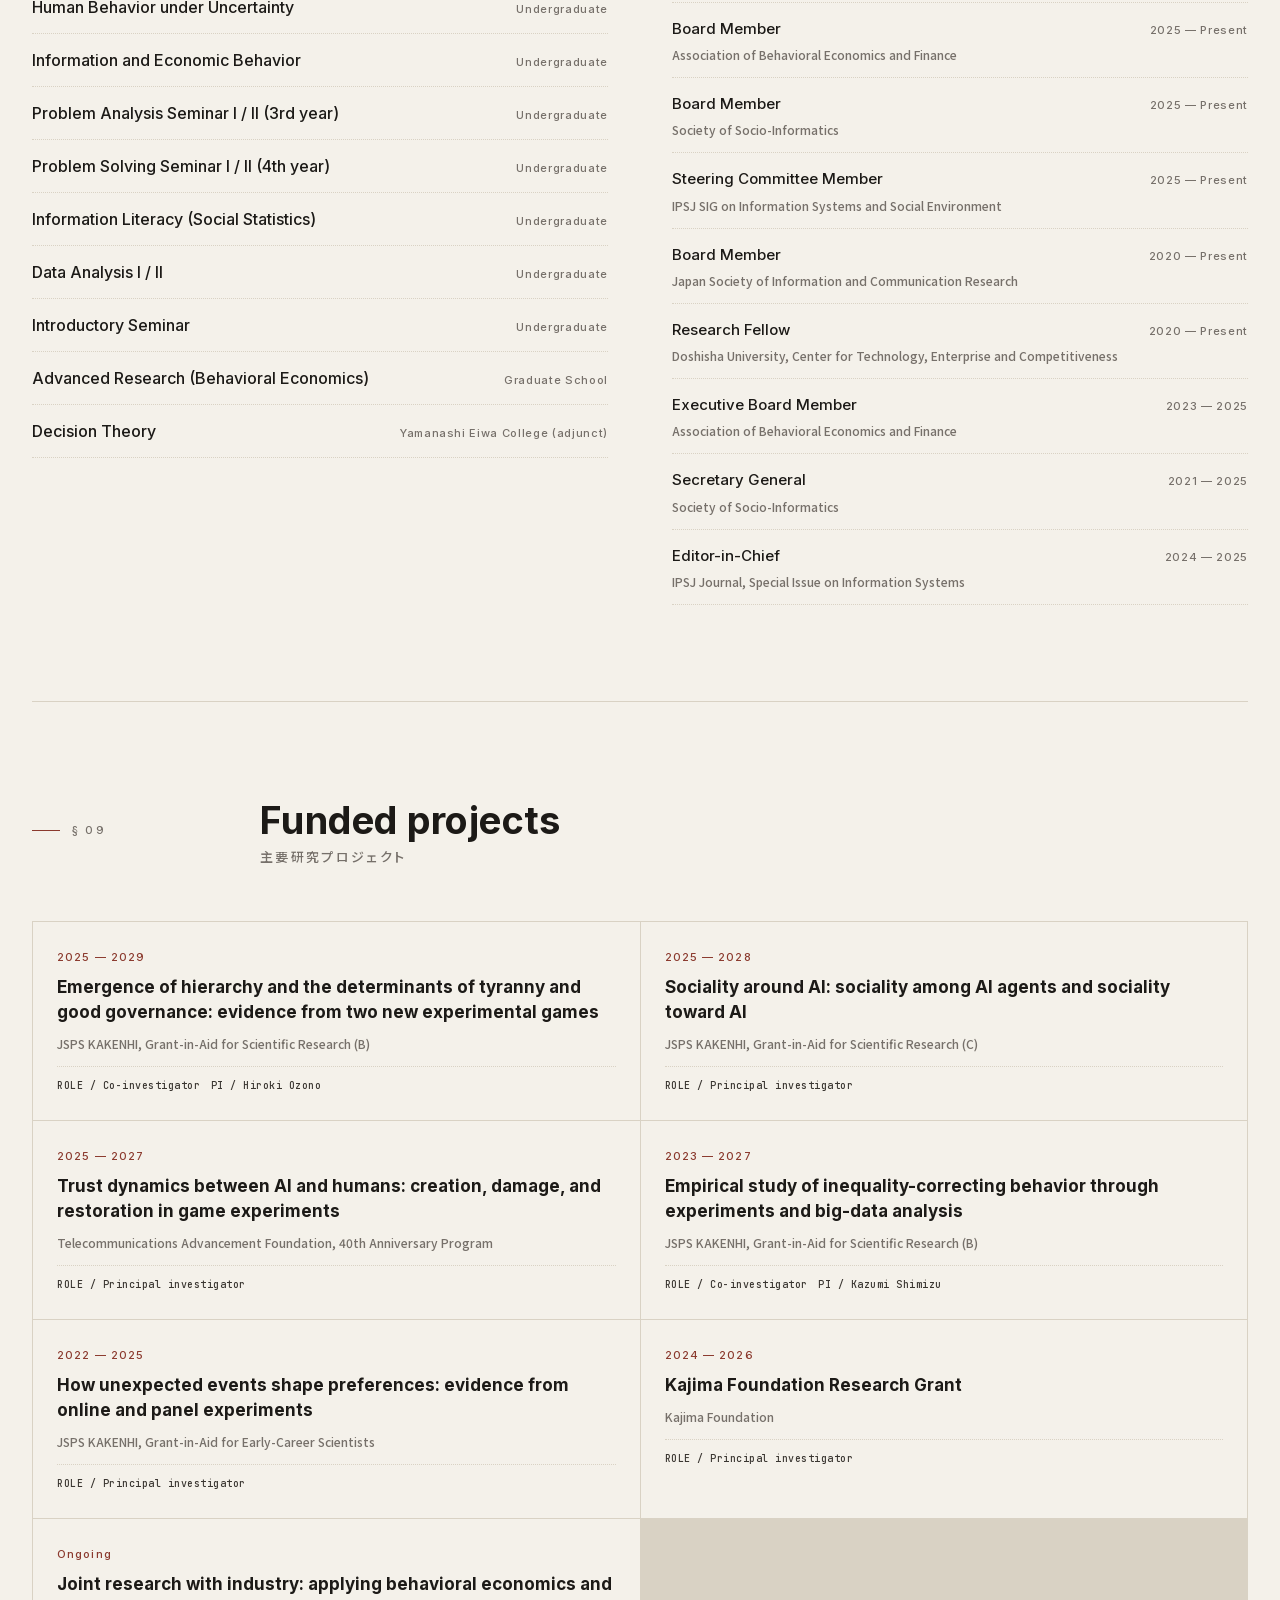
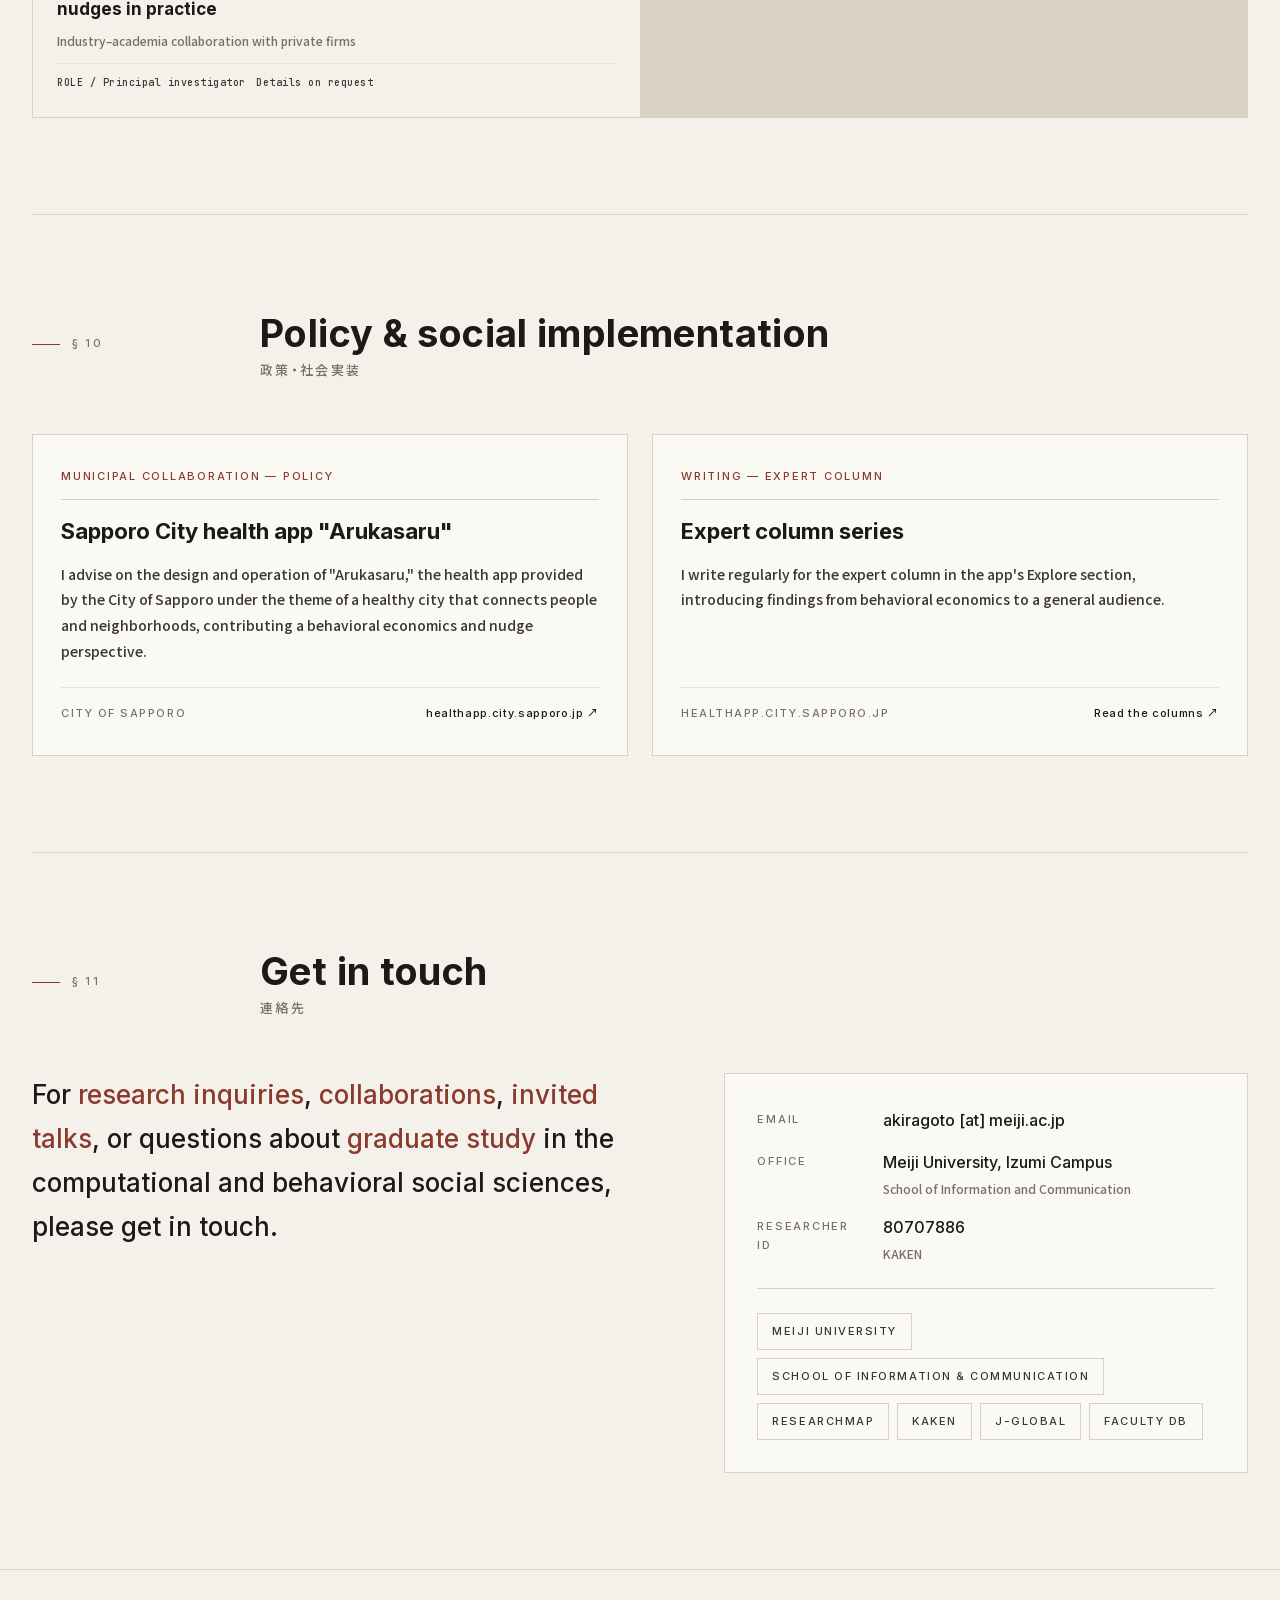
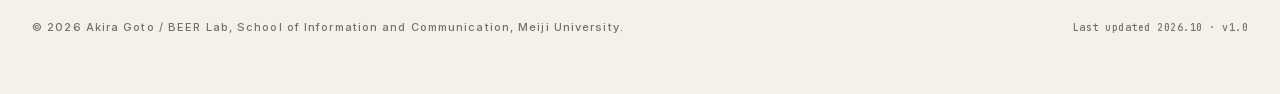
==== commit 10d696db: "「本サイトは BEER Lab の公式サイトを兼ねています」の1文を日英とも消す（BEER Lab のサイトは m-beer.xyz に分けた） Co-Authored-By: Claude Opus" ====
--- a/en/index.html
+++ b/en/index.html
@@ -1107,7 +1107,7 @@
     <div class="label">Affiliation</div>
     <div class="value">School of Information and Communication, Meiji University<small>明治大学 情報コミュニケーション学部</small></div>
     <div class="label">Laboratory</div>
-    <div class="value">Principal Investigator, BEER Lab<small>Behavioral and Experimental Economics Research Lab — this site also serves as the lab's official page</small></div>
+    <div class="value">Principal Investigator, BEER Lab<small>Behavioral and Experimental Economics Research Lab</small></div>
     <div class="label">Degree</div>
     <div class="value">Ph.D. in Information and Communication<small>博士（情報コミュニケーション学）</small></div>
   </div>
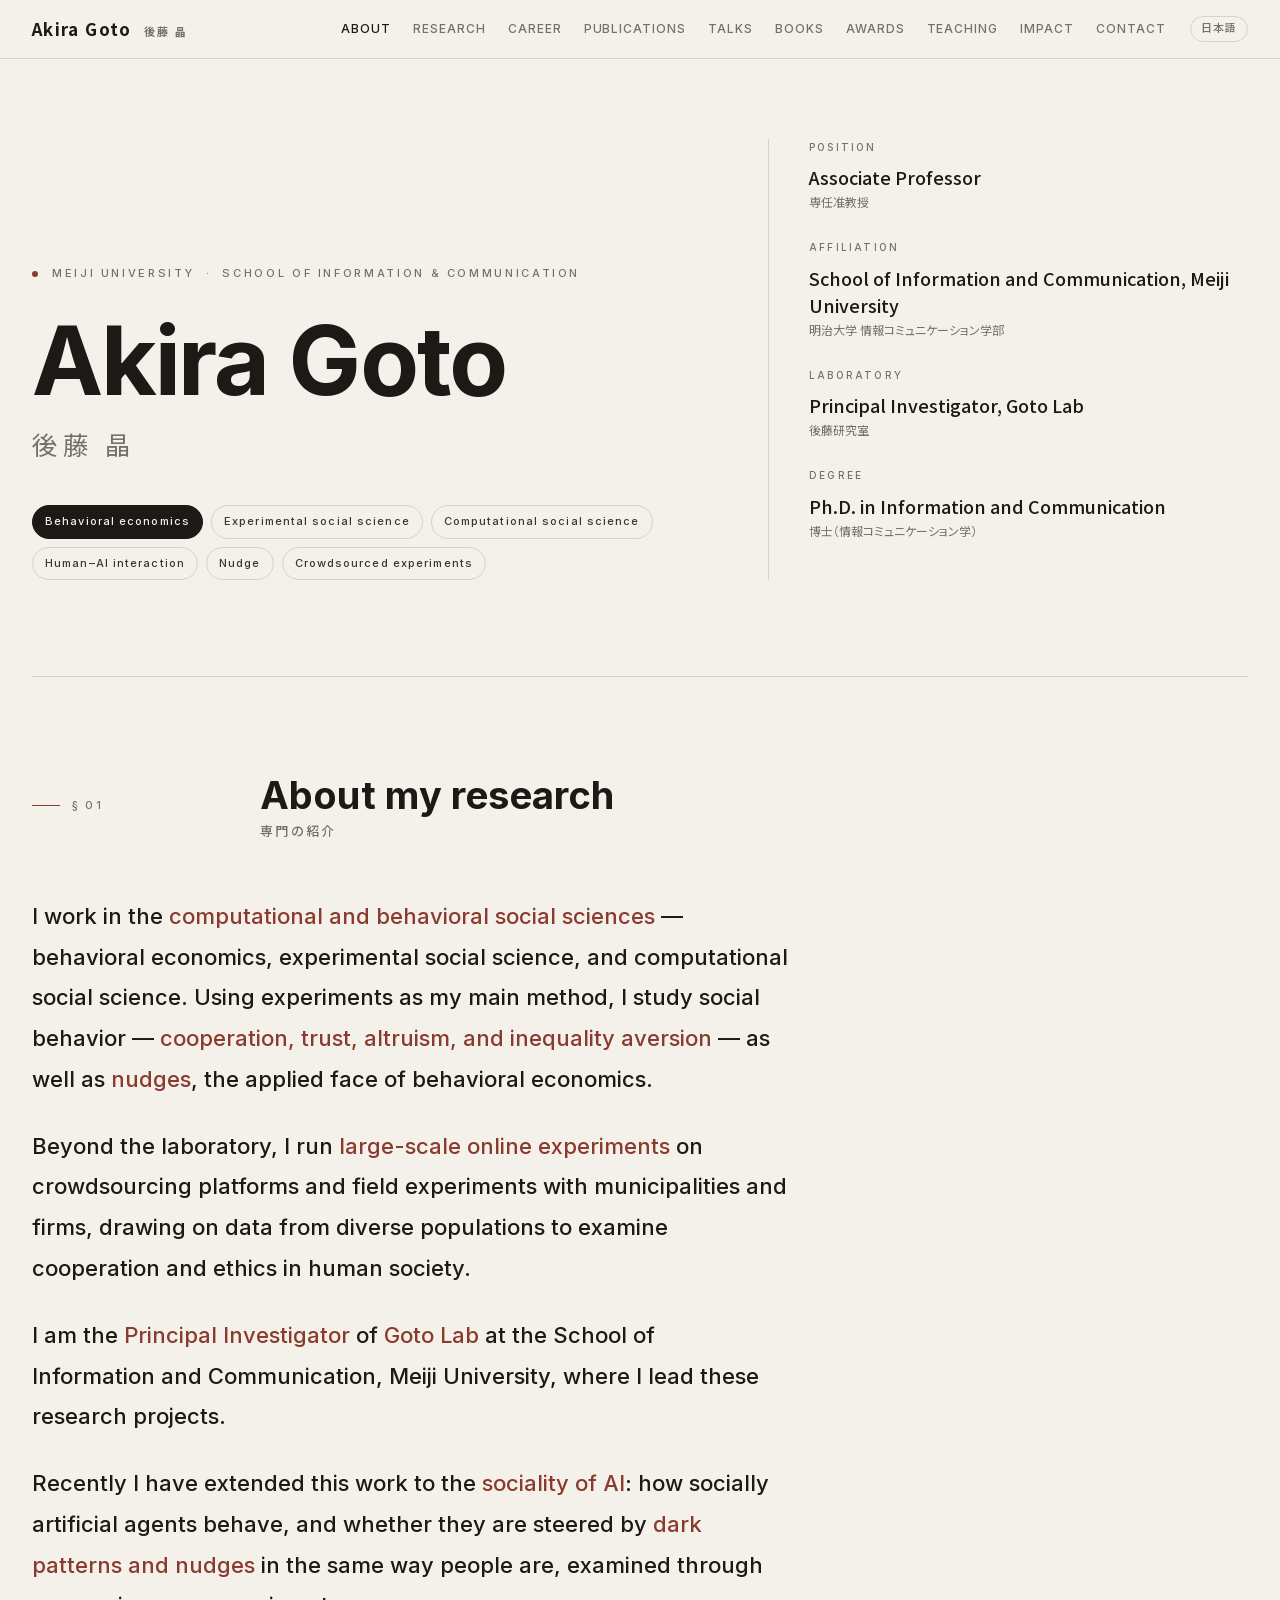
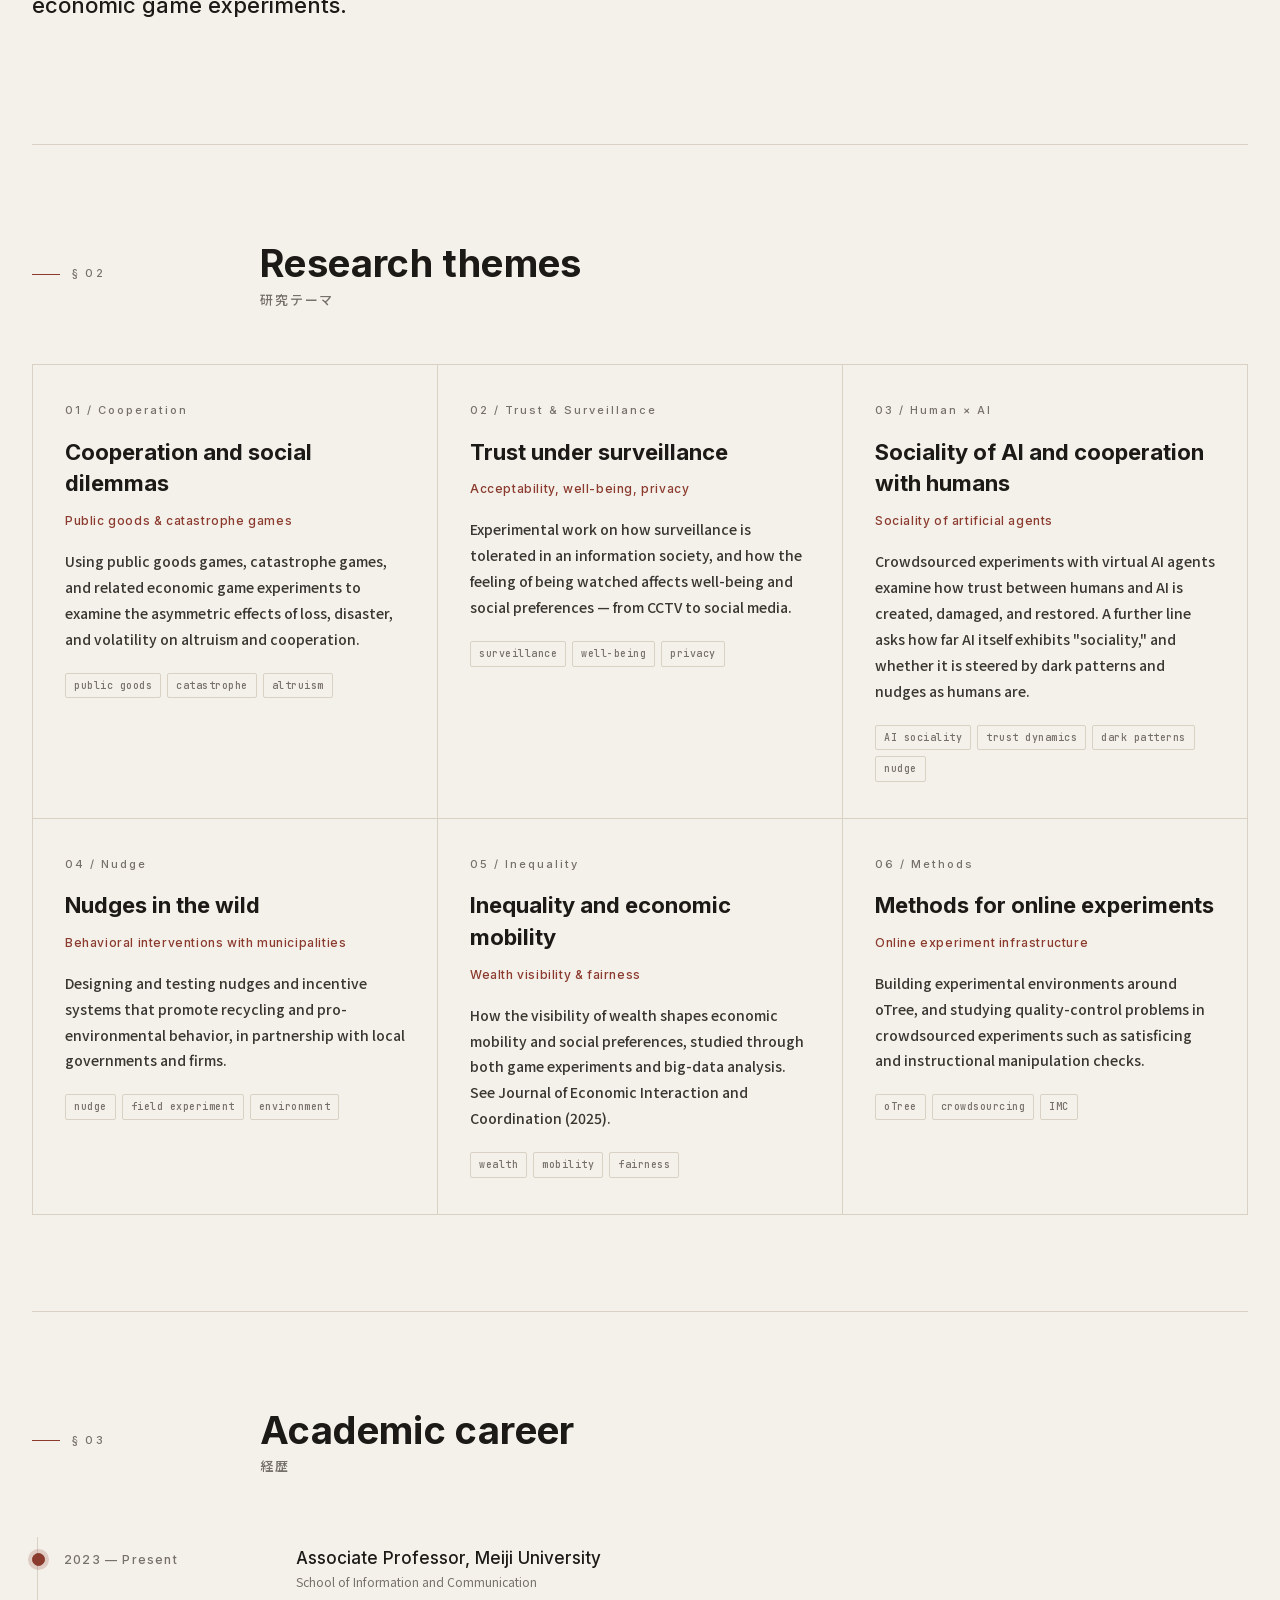
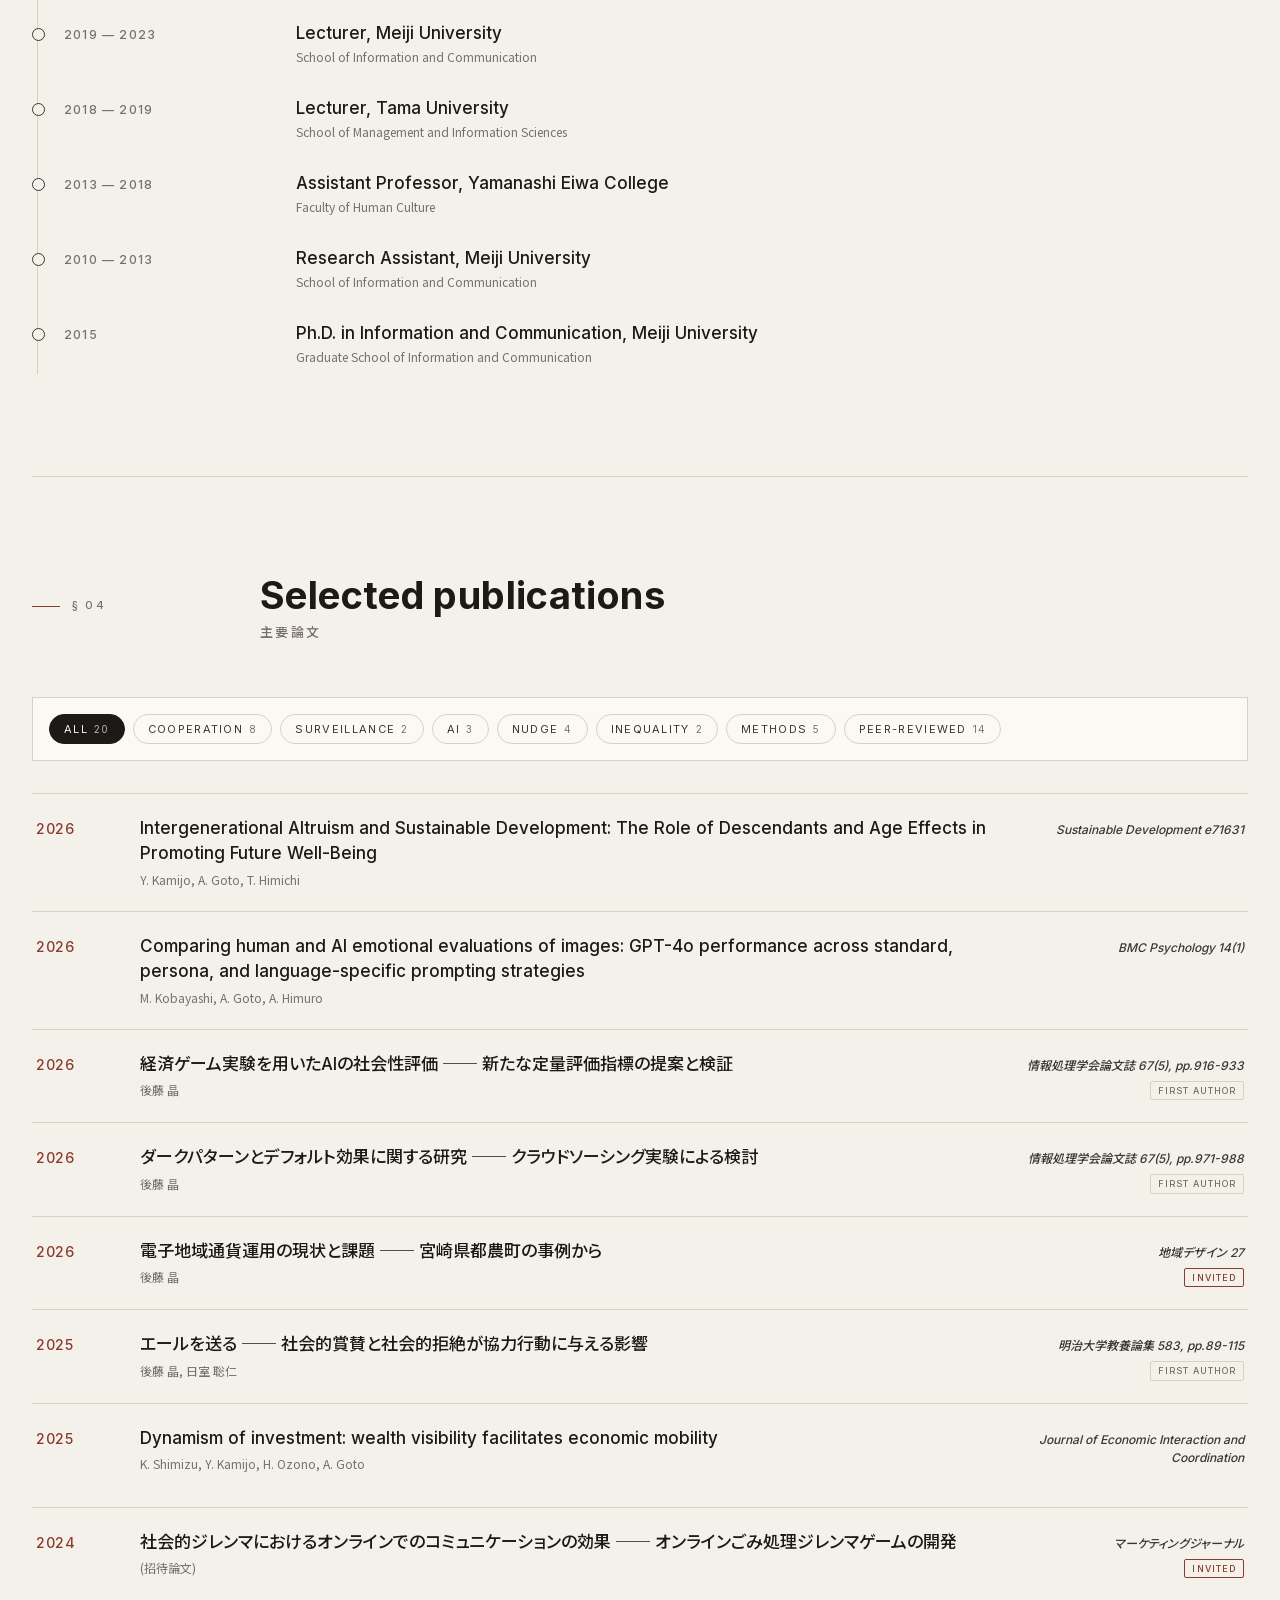
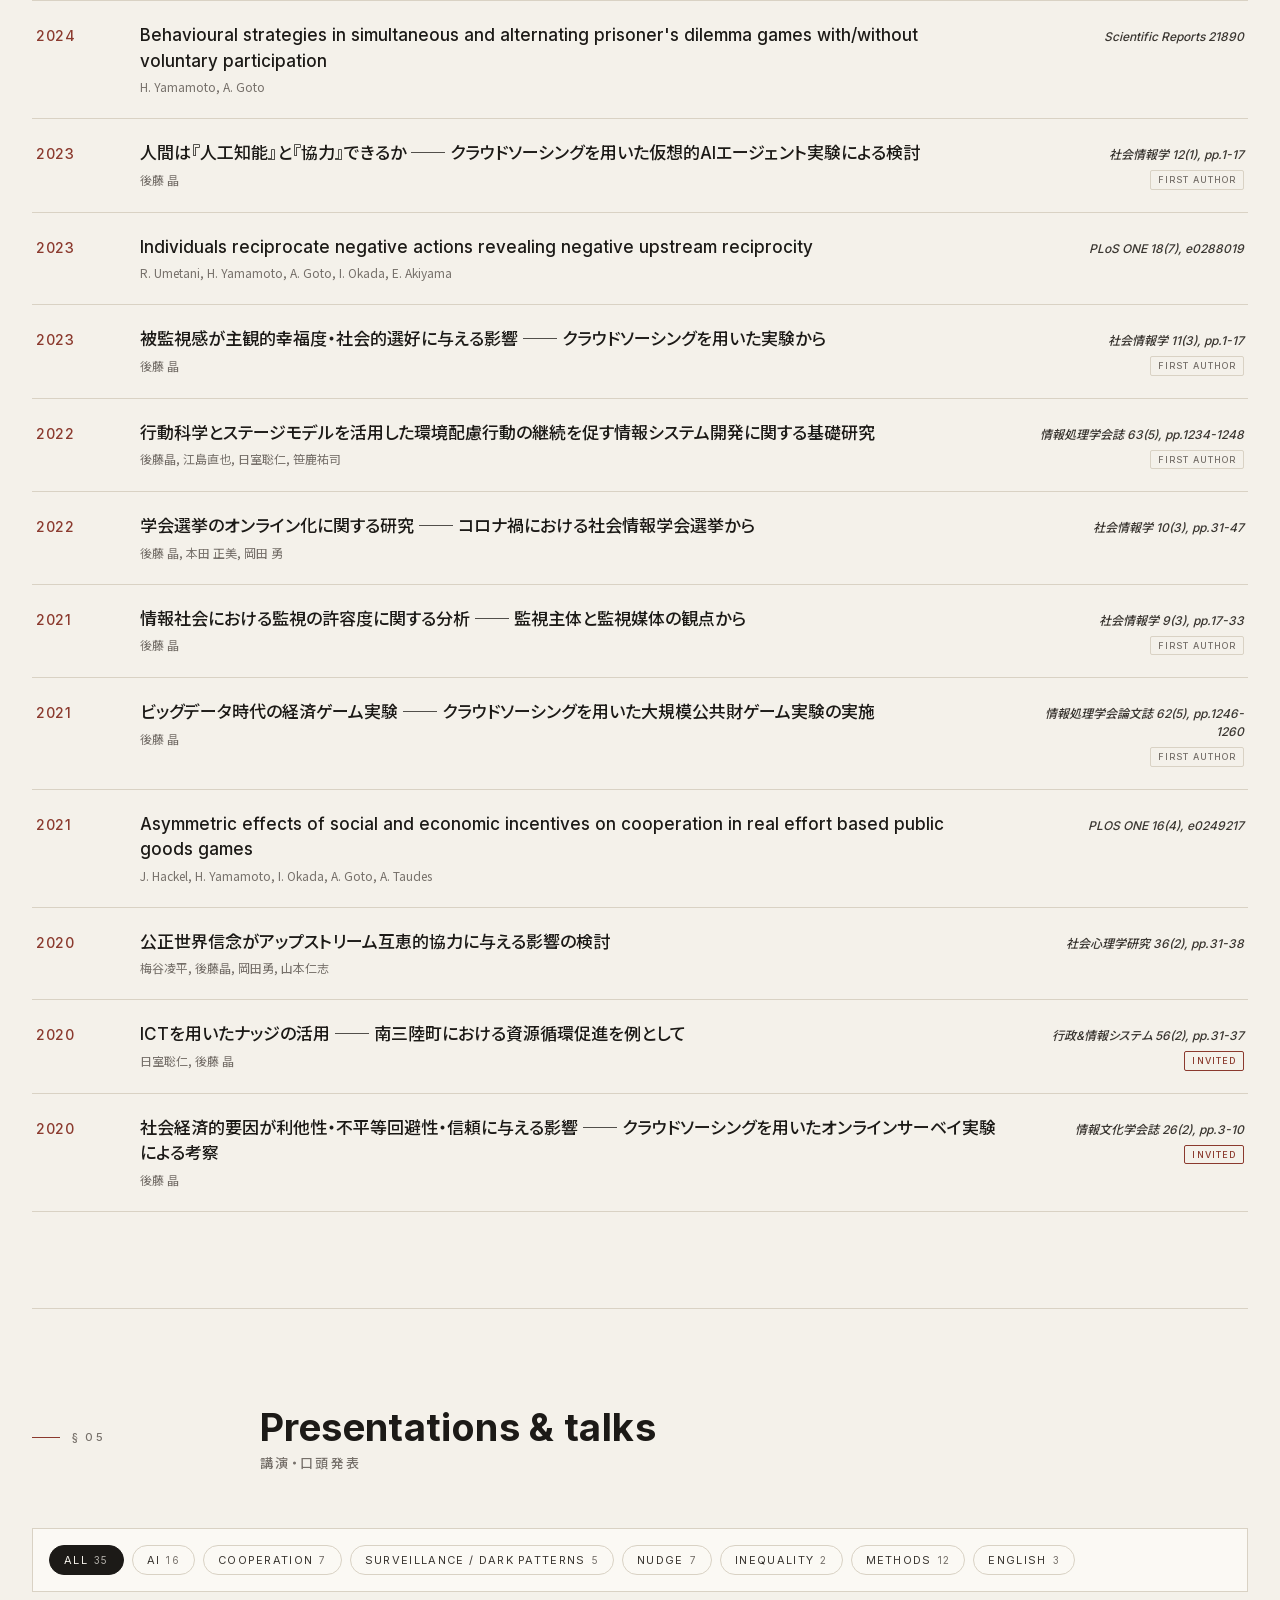
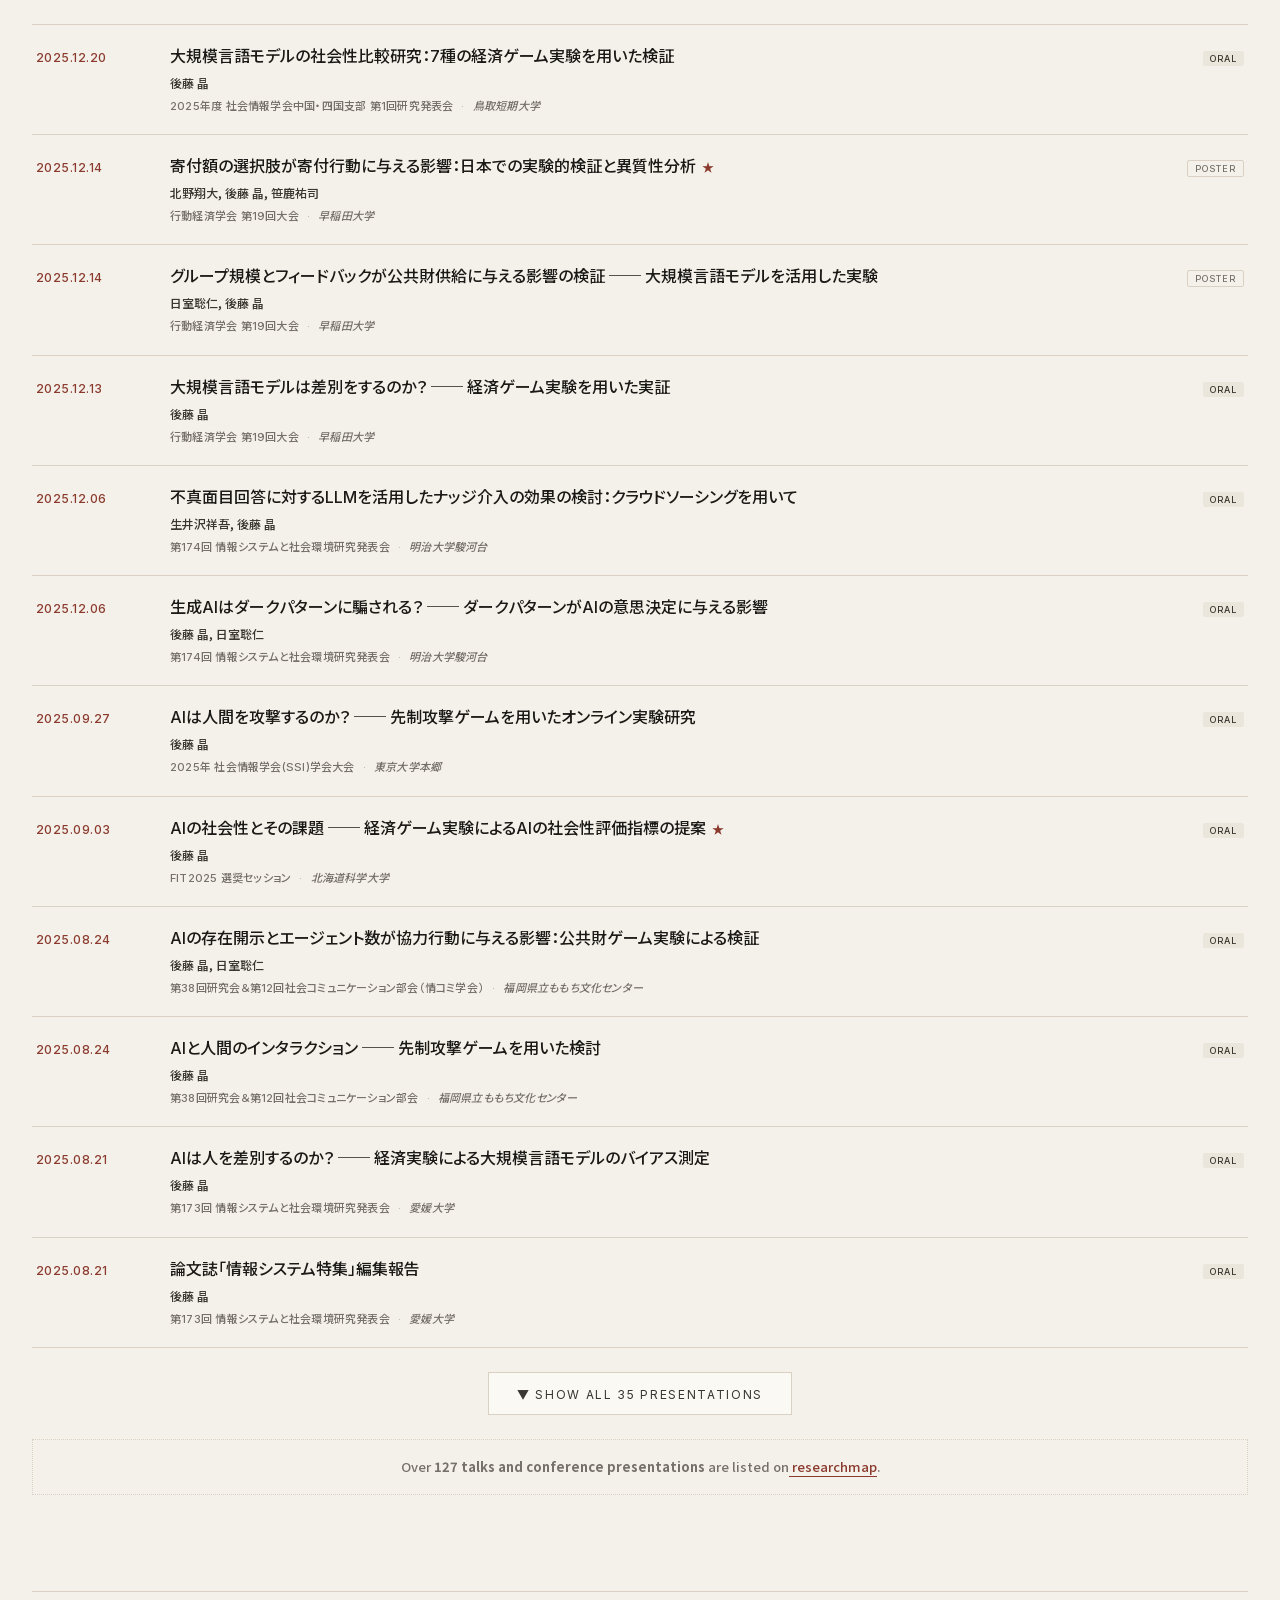
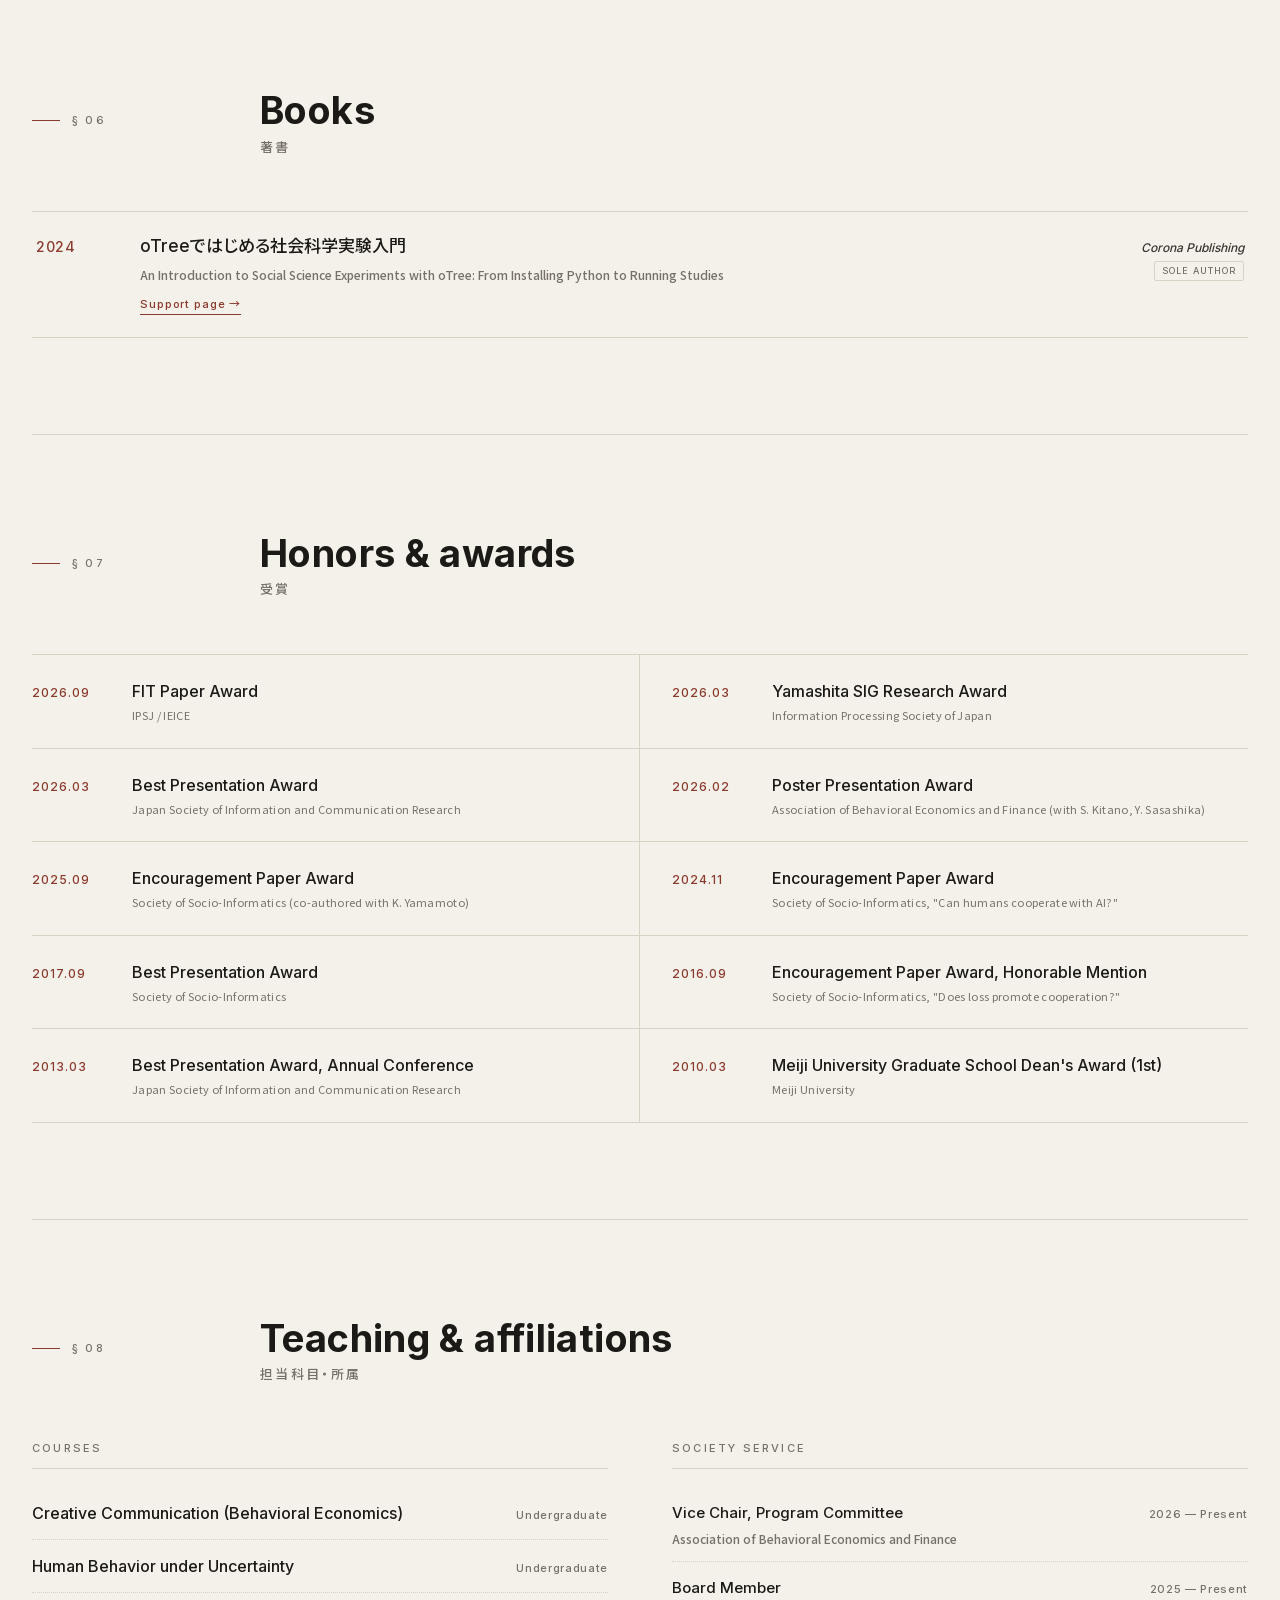
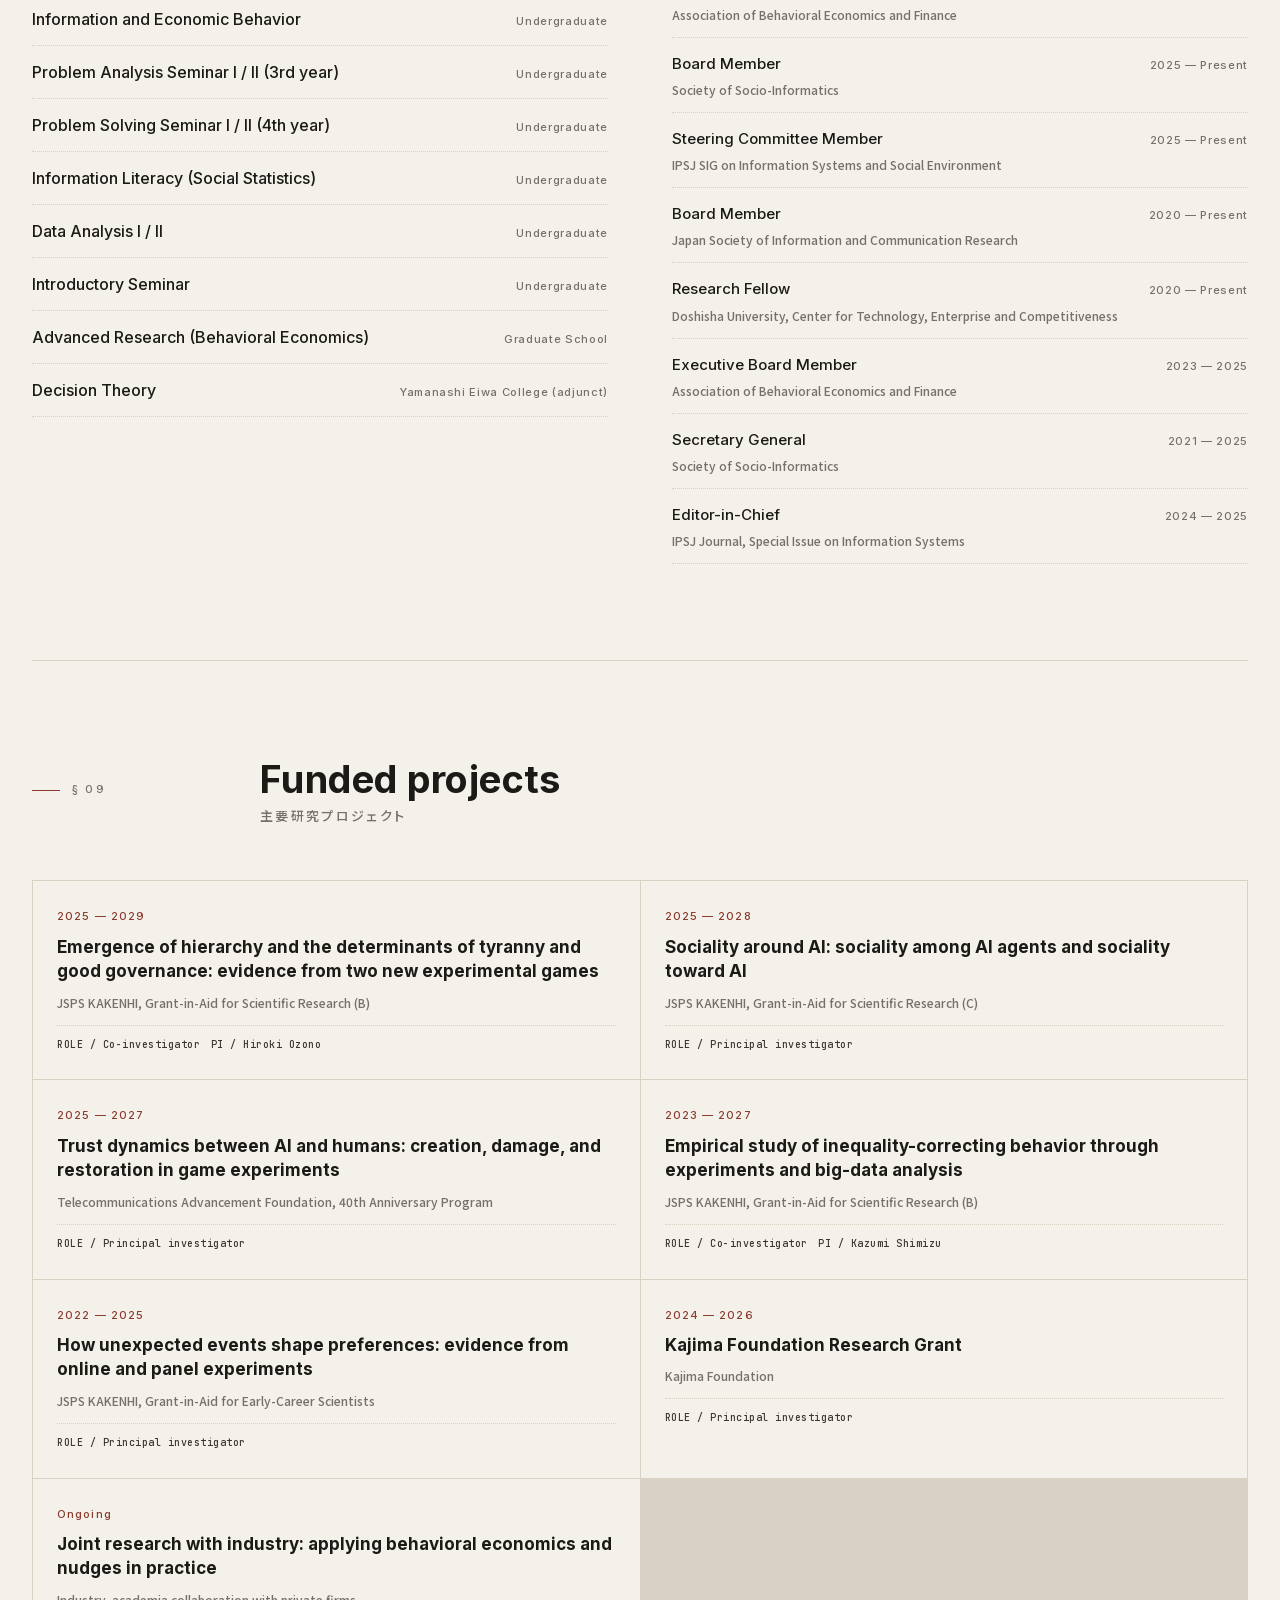
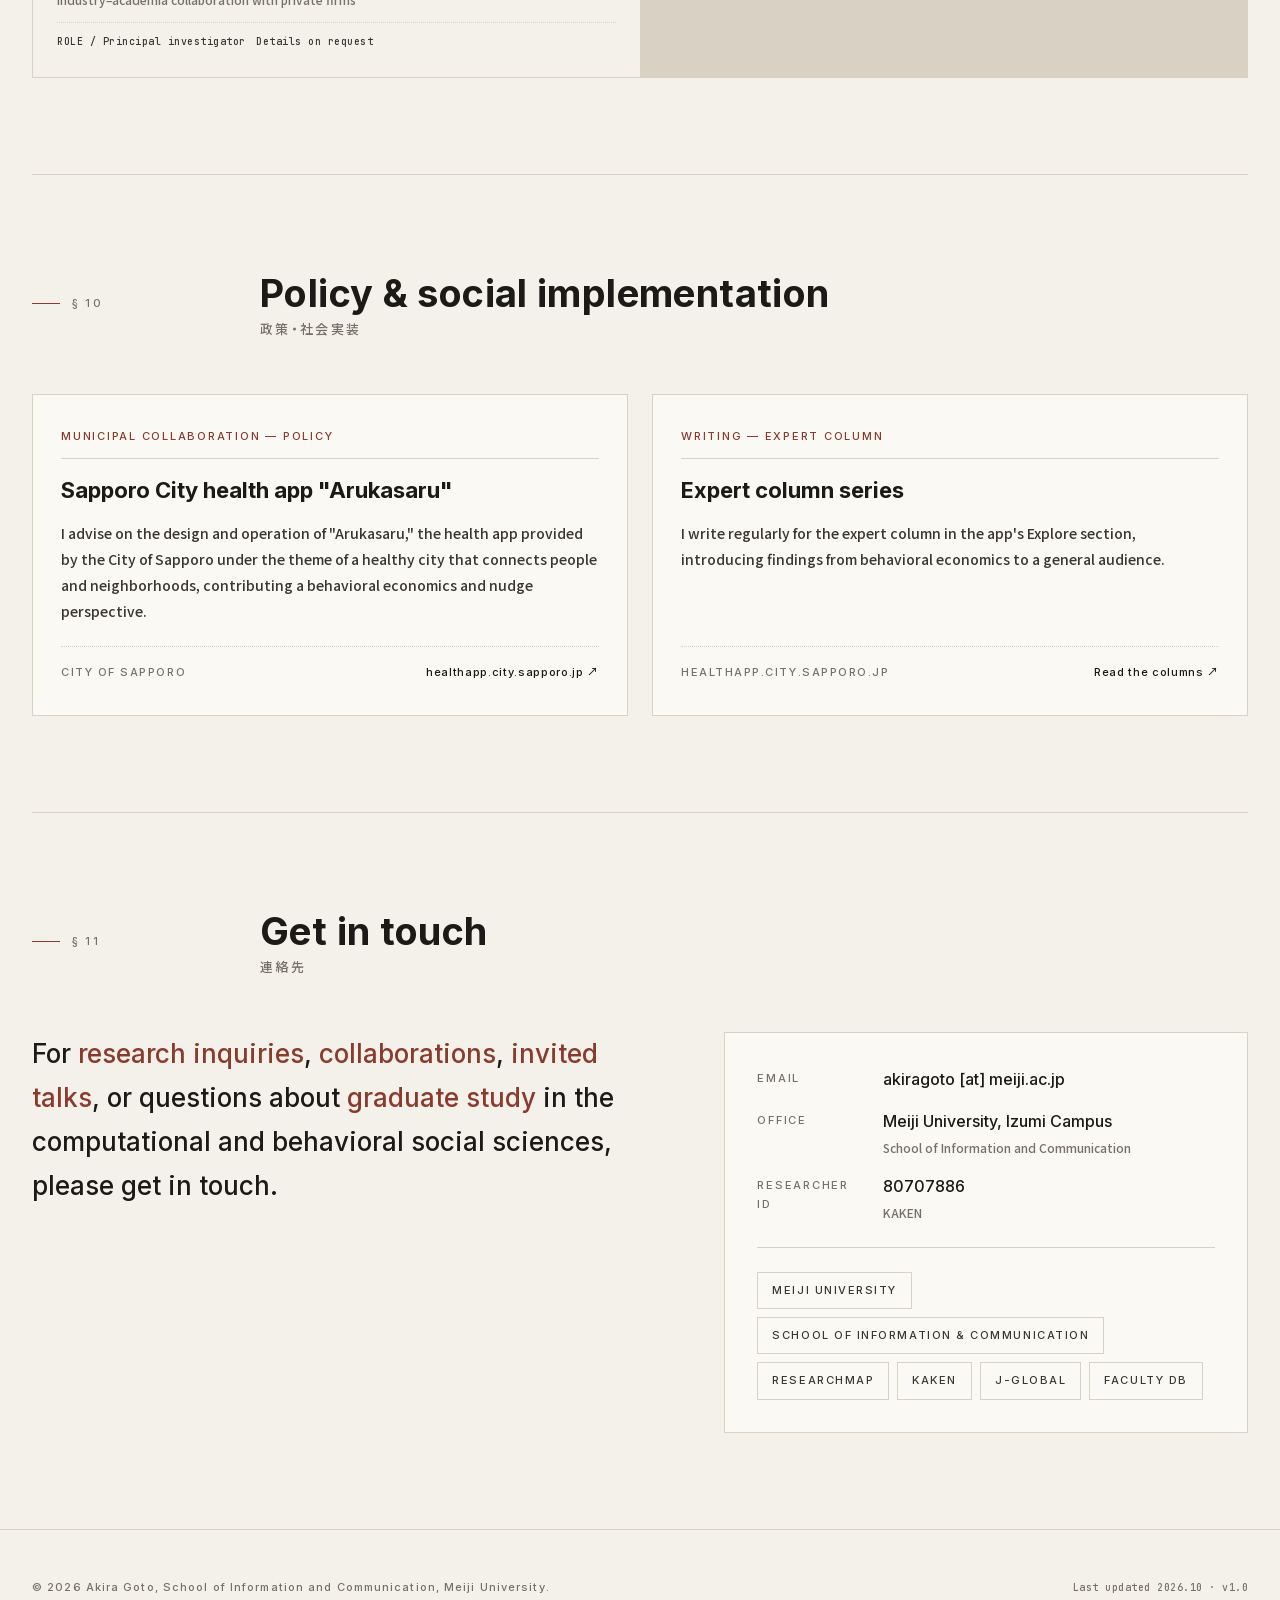
==== commit 60f1170d: "研究室の名前を後藤研究室／Goto Lab にし，BEER Lab は学外の窓口（m-beer.xyz）へのリンクだけに Co-Authored-By: Claude Opus 5.5 <norepl" ====
--- a/en/index.html
+++ b/en/index.html
@@ -2,7 +2,7 @@
 <html lang="en" prefix="og: https://ogp.me/ns#"><head>
 <meta charset="UTF-8">
 <meta name="viewport" content="width=device-width, initial-scale=1">
-<title>Akira Goto — BEER Lab | Meiji University, School of Information and Communication</title>
+<title>Akira Goto | Meiji University, School of Information and Communication</title>
 <meta name="description" content="Akira Goto, Associate Professor at the School of Information and Communication, Meiji University. Computational and behavioral social sciences — behavioral economics, large-scale experiments, and human–AI interaction: cooperation, trust, nudges, and the sociality of AI.">
 <meta name="author" content="Akira Goto">
 <link rel="alternate" hreflang="ja" href="https://akrgt.github.io/">
@@ -1063,7 +1063,7 @@
   <div class="topbar-inner">
     <div class="brand">
       <span class="ja">Akira Goto</span>
-      <span class="en">後藤 晶 ／ BEER Lab</span>
+      <span class="en">後藤 晶</span>
     </div>
     <nav class="top-nav" id="topNav">
       <a href="#about">About</a>
@@ -1087,7 +1087,7 @@
   <div>
     <div class="hero-eyebrow">
       <span class="dot"></span>
-      <span>Meiji University &nbsp;·&nbsp; School of Information &amp; Communication &nbsp;·&nbsp; BEER Lab</span>
+      <span>Meiji University &nbsp;·&nbsp; School of Information &amp; Communication</span>
     </div>
     <h1 class="hero-name-ja">Akira&nbsp;Goto</h1>
     <div class="hero-name-en">後藤 晶</div>
@@ -1107,7 +1107,7 @@
     <div class="label">Affiliation</div>
     <div class="value">School of Information and Communication, Meiji University<small>明治大学 情報コミュニケーション学部</small></div>
     <div class="label">Laboratory</div>
-    <div class="value">Principal Investigator, BEER Lab<small>Behavioral and Experimental Economics Research Lab</small></div>
+    <div class="value">Principal Investigator, Goto Lab<small>後藤研究室</small></div>
     <div class="label">Degree</div>
     <div class="value">Ph.D. in Information and Communication<small>博士（情報コミュニケーション学）</small></div>
   </div>
@@ -1124,7 +1124,7 @@
     <div class="lede">
       <p>I work in the <em>computational and behavioral social sciences</em> — behavioral economics, experimental social science, and computational social science. Using experiments as my main method, I study social behavior — <em>cooperation, trust, altruism, and inequality aversion</em> — as well as <em>nudges</em>, the applied face of behavioral economics.</p>
       <p>Beyond the laboratory, I run <em>large-scale online experiments</em> on crowdsourcing platforms and field experiments with municipalities and firms, drawing on data from diverse populations to examine cooperation and ethics in human society.</p>
-      <p>I am the <em>Principal Investigator</em> of <em>BEER Lab (Behavioral and Experimental Economics Research Lab)</em> at the School of Information and Communication, Meiji University, where I lead these research projects.</p>
+      <p>I am the <em>Principal Investigator</em> of <em>Goto Lab</em> at the School of Information and Communication, Meiji University, where I lead these research projects.</p>
       <p>Recently I have extended this work to the <em>sociality of AI</em>: how socially artificial agents behave, and whether they are steered by <em>dark patterns and nudges</em> in the same way people are, examined through economic game experiments.</p>
     </div>
   </div>
@@ -1462,7 +1462,7 @@
 
 <footer>
   <div class="footer-inner">
-    <div class="copy">© 2026 Akira Goto / BEER Lab, School of Information and Communication, Meiji University.</div>
+    <div class="copy">© 2026 Akira Goto, School of Information and Communication, Meiji University.</div>
     <div class="built">Last updated <span id="lastUpdated">2026.10</span> · v1.0</div>
   </div>
 </footer>
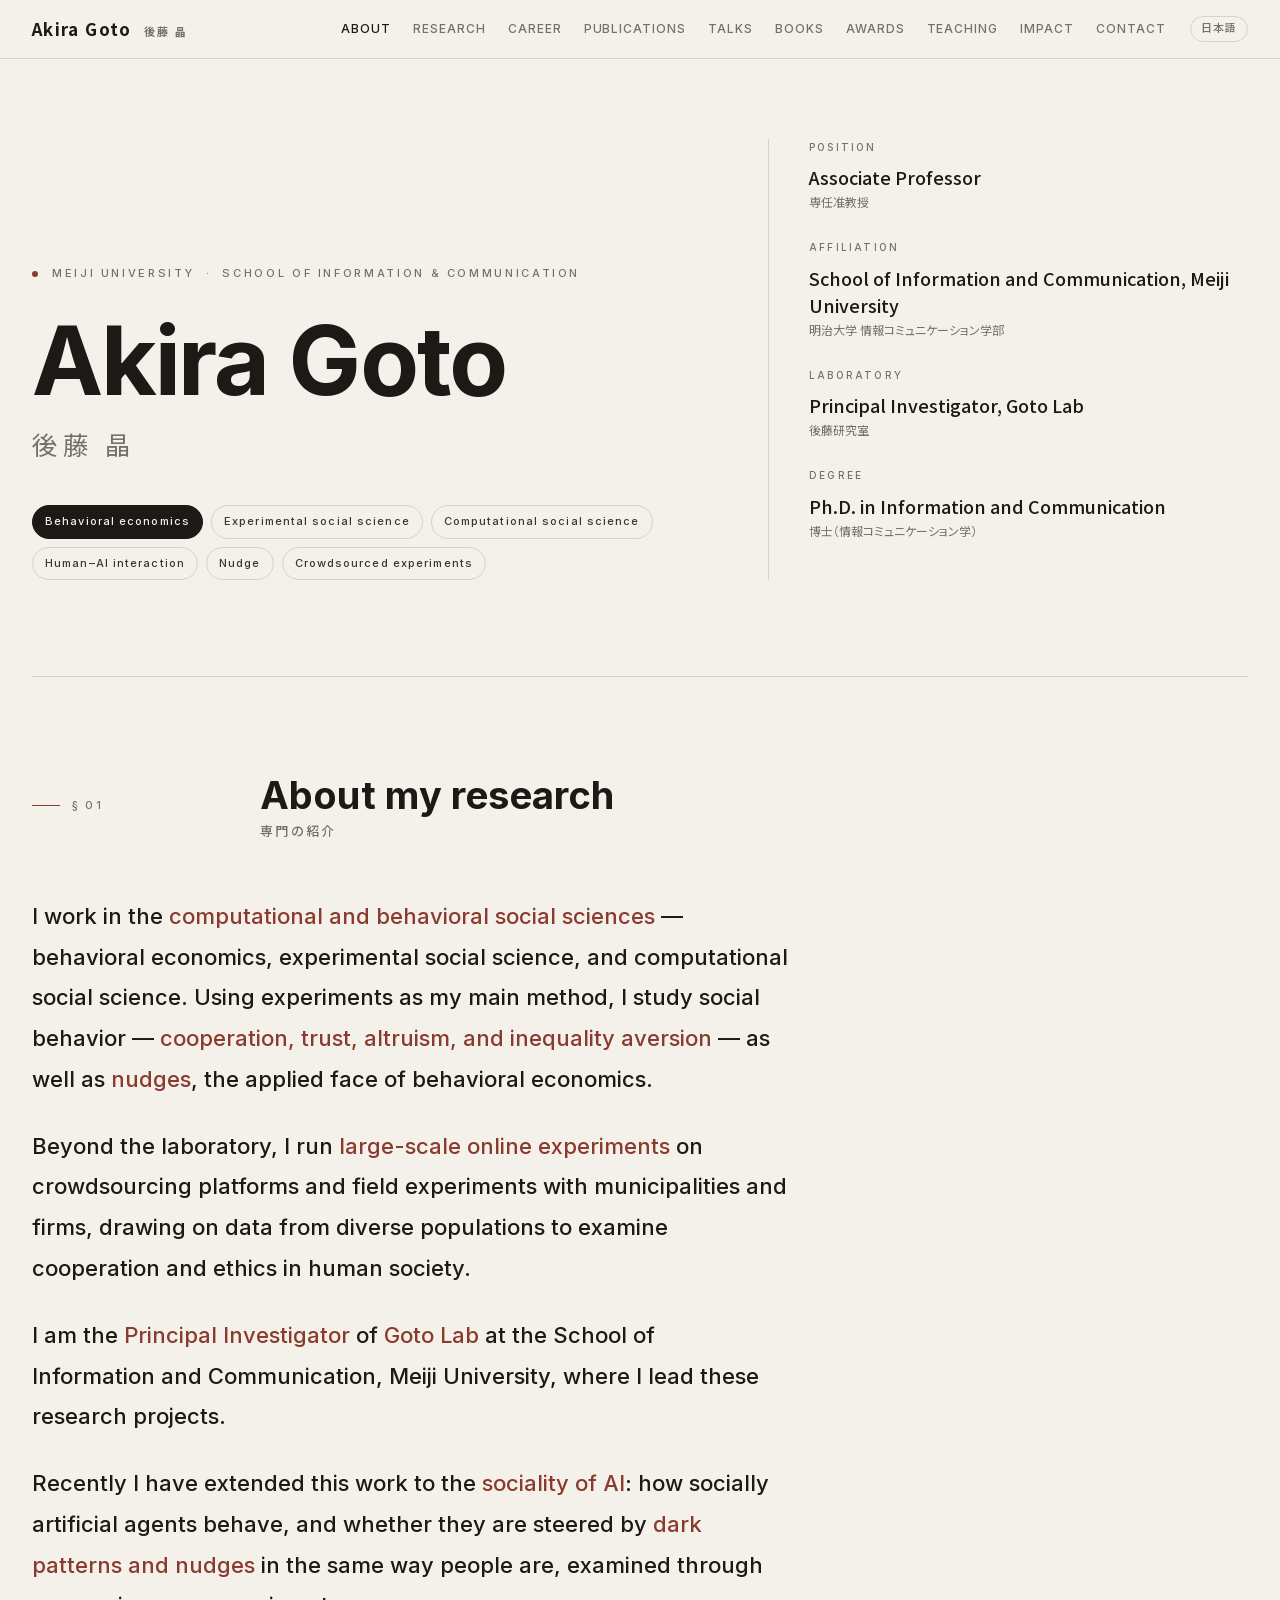
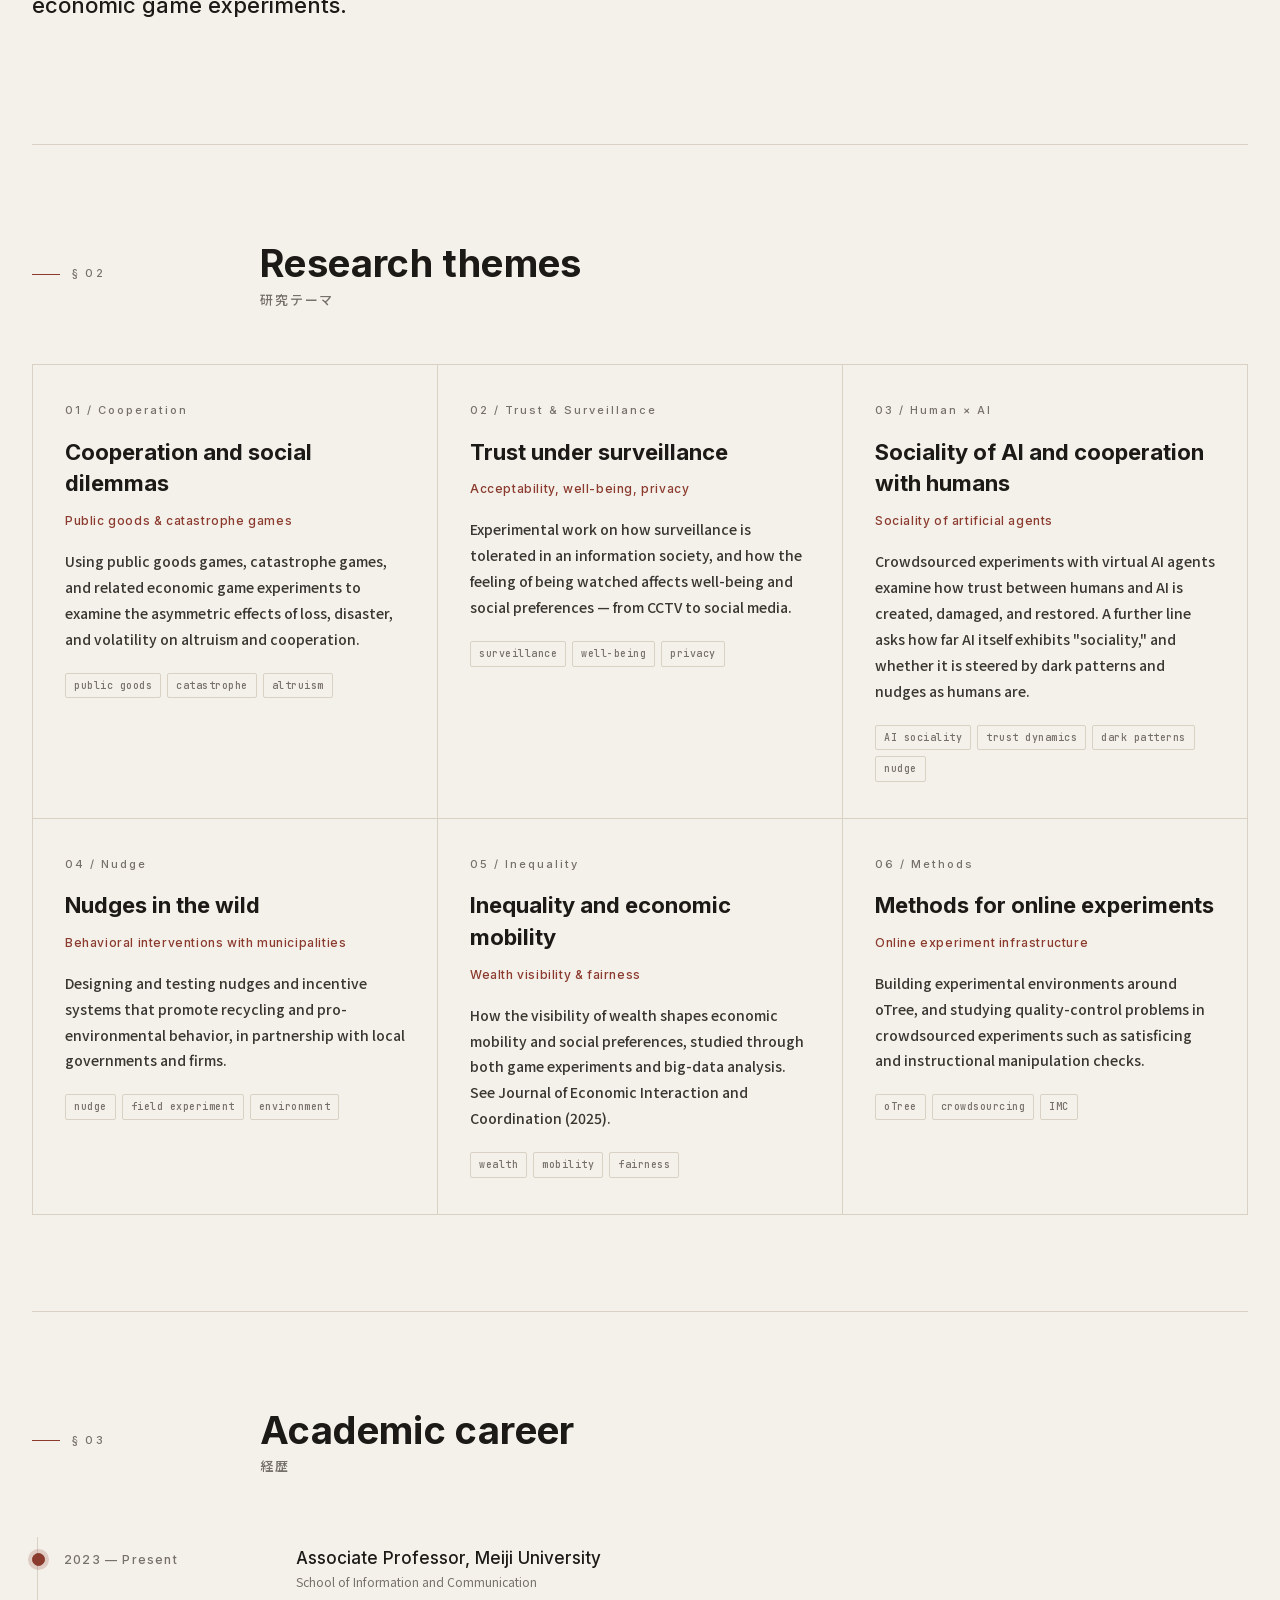
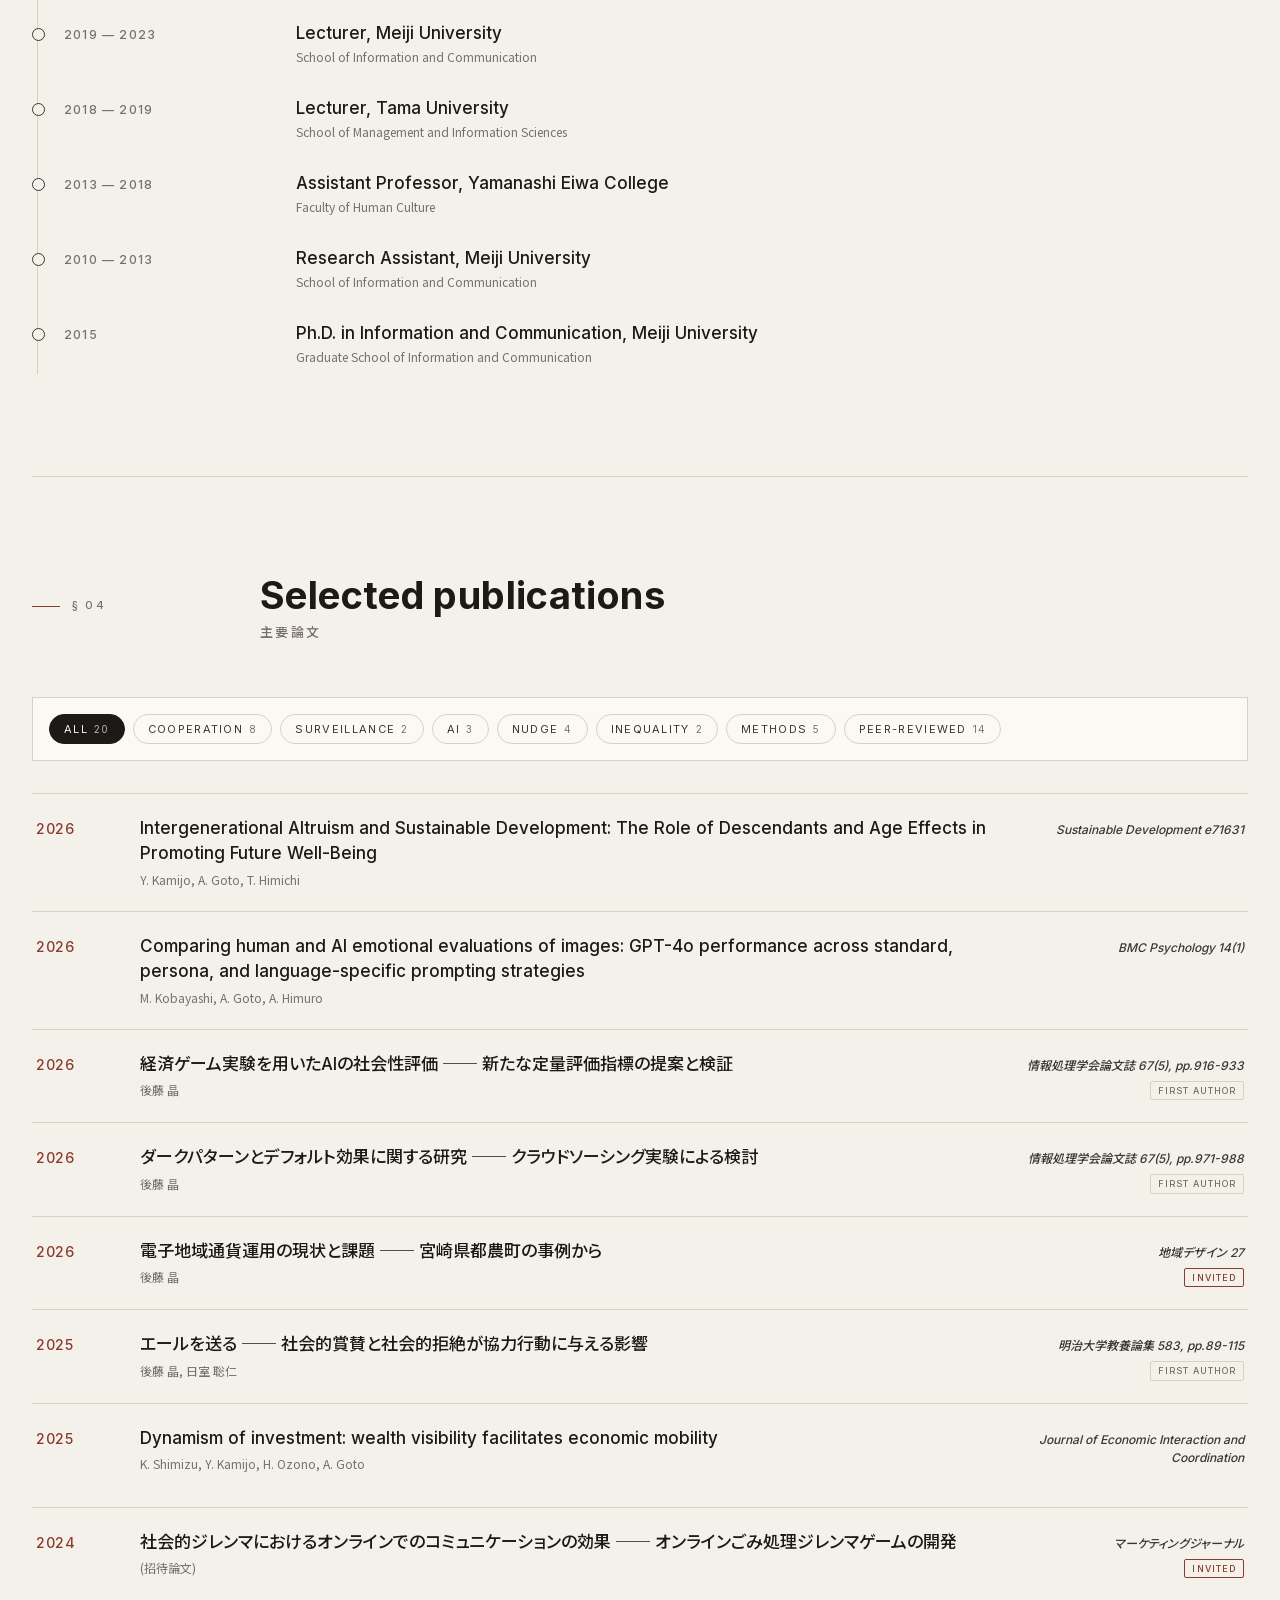
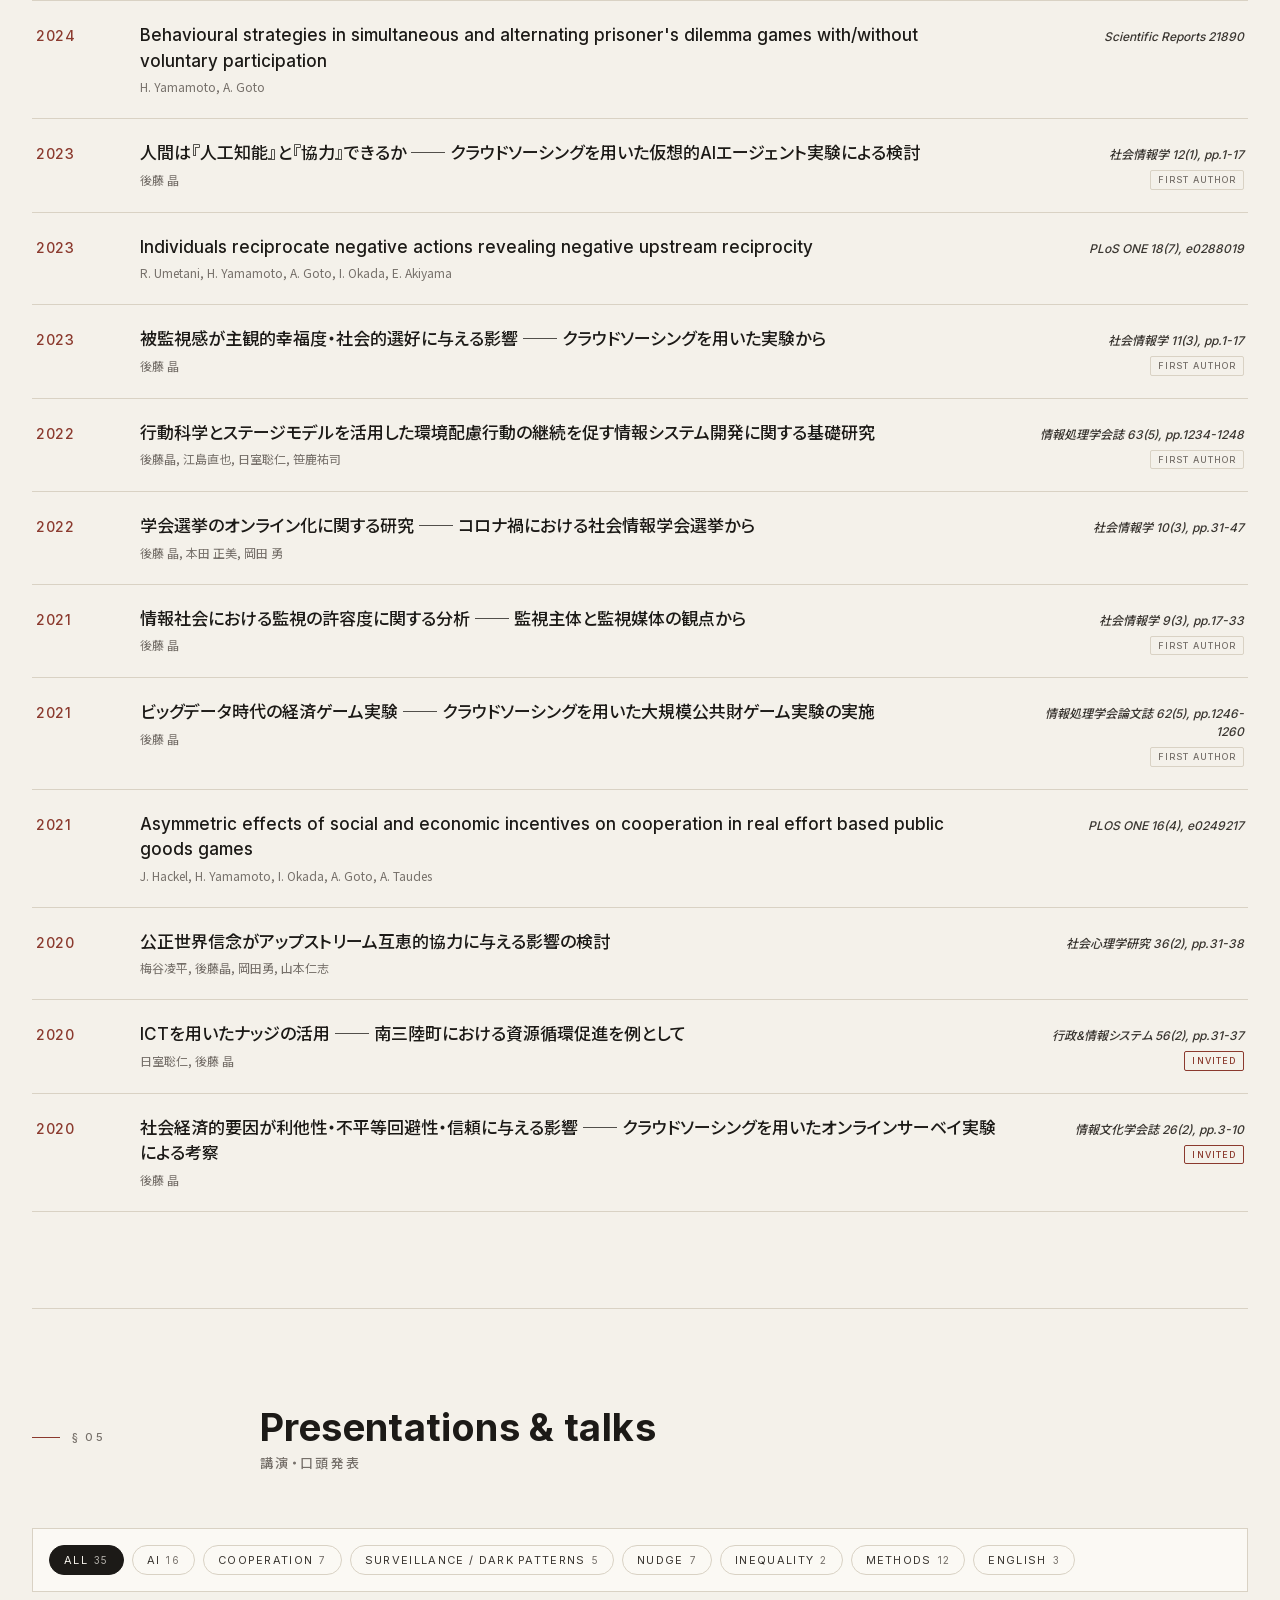
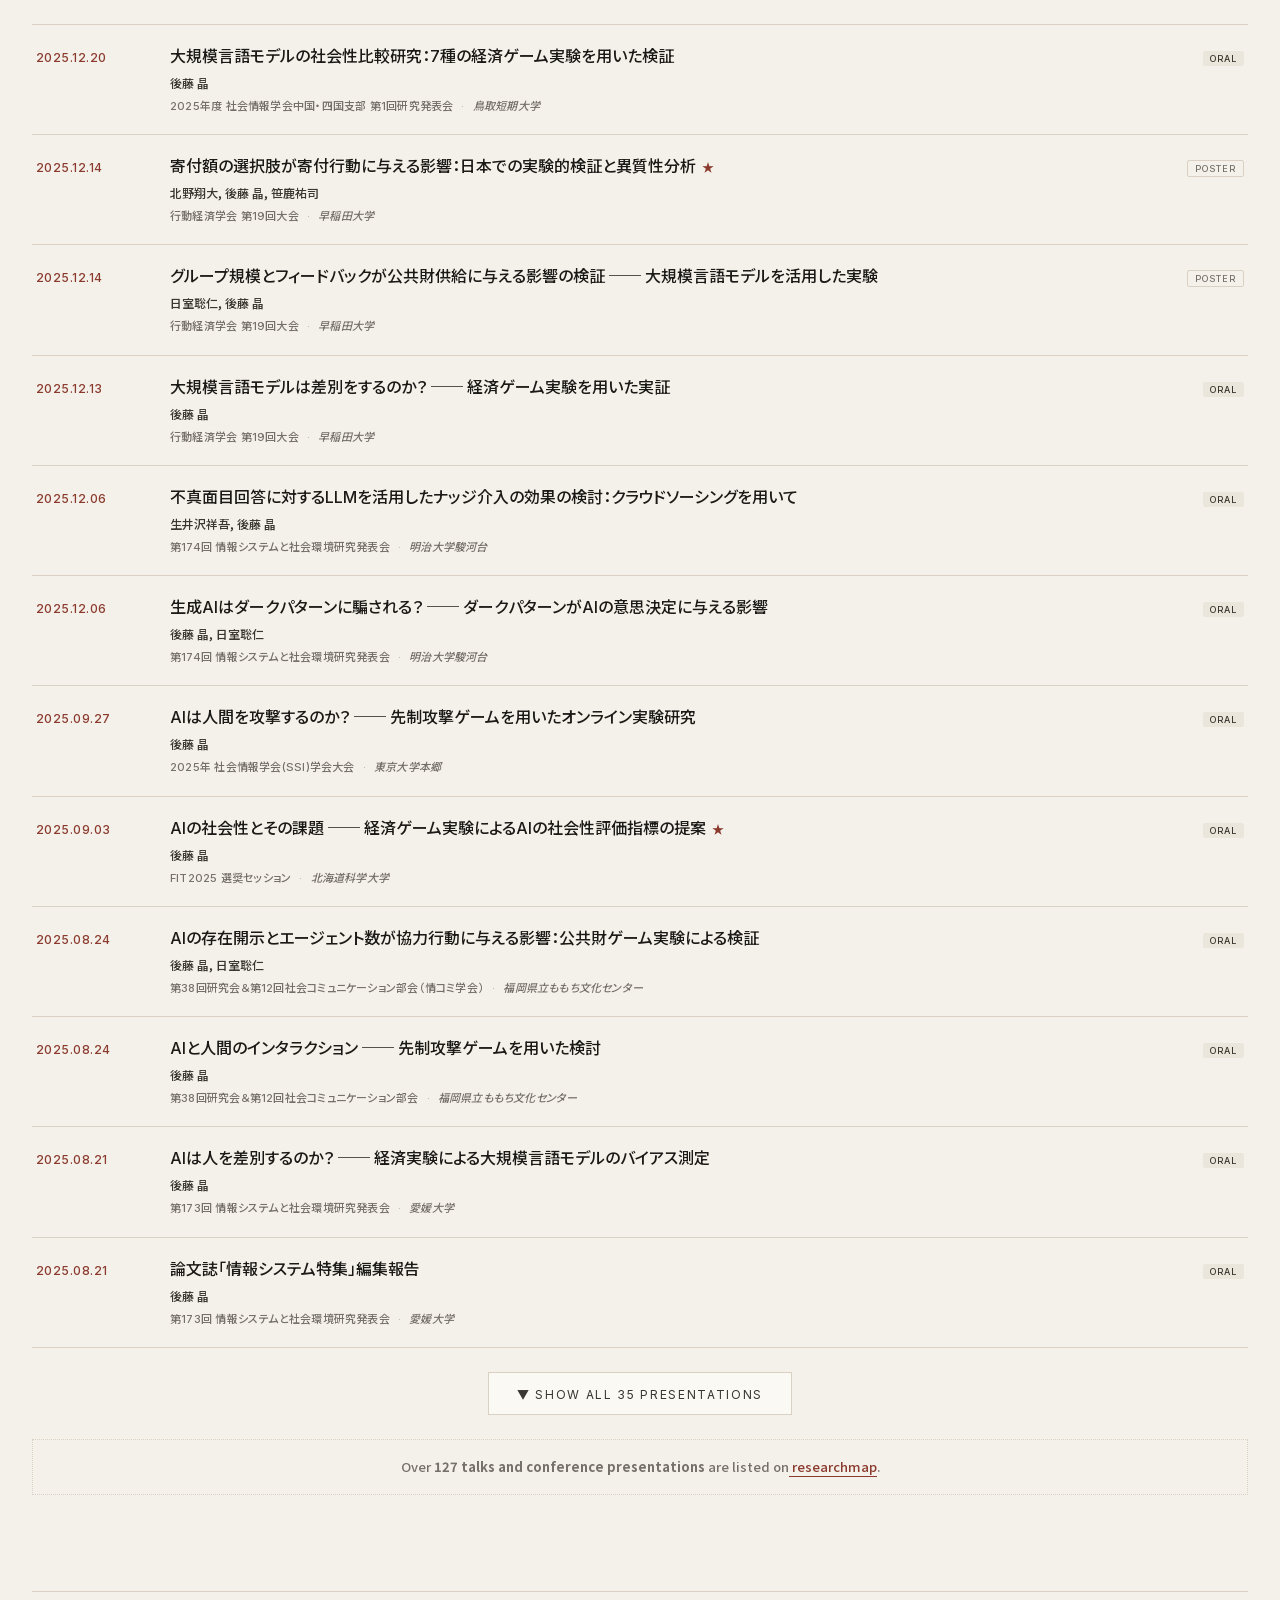
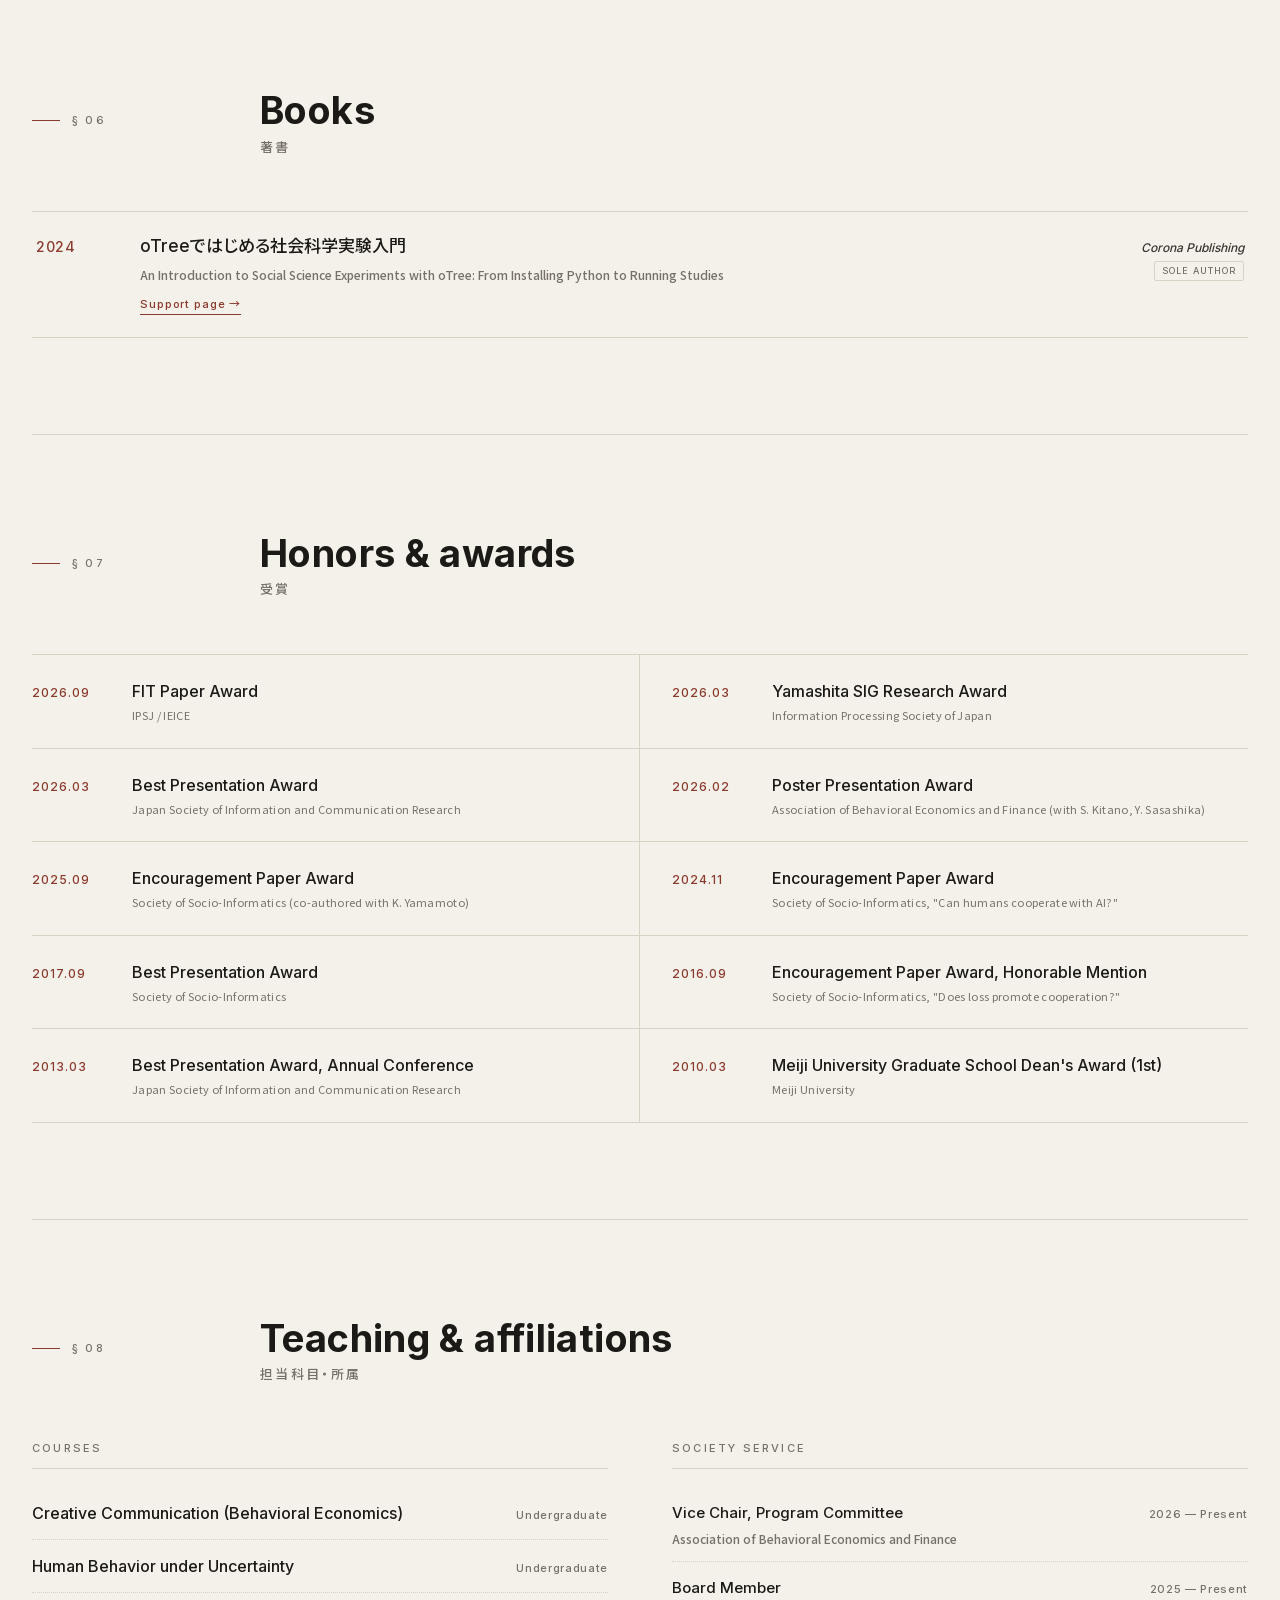
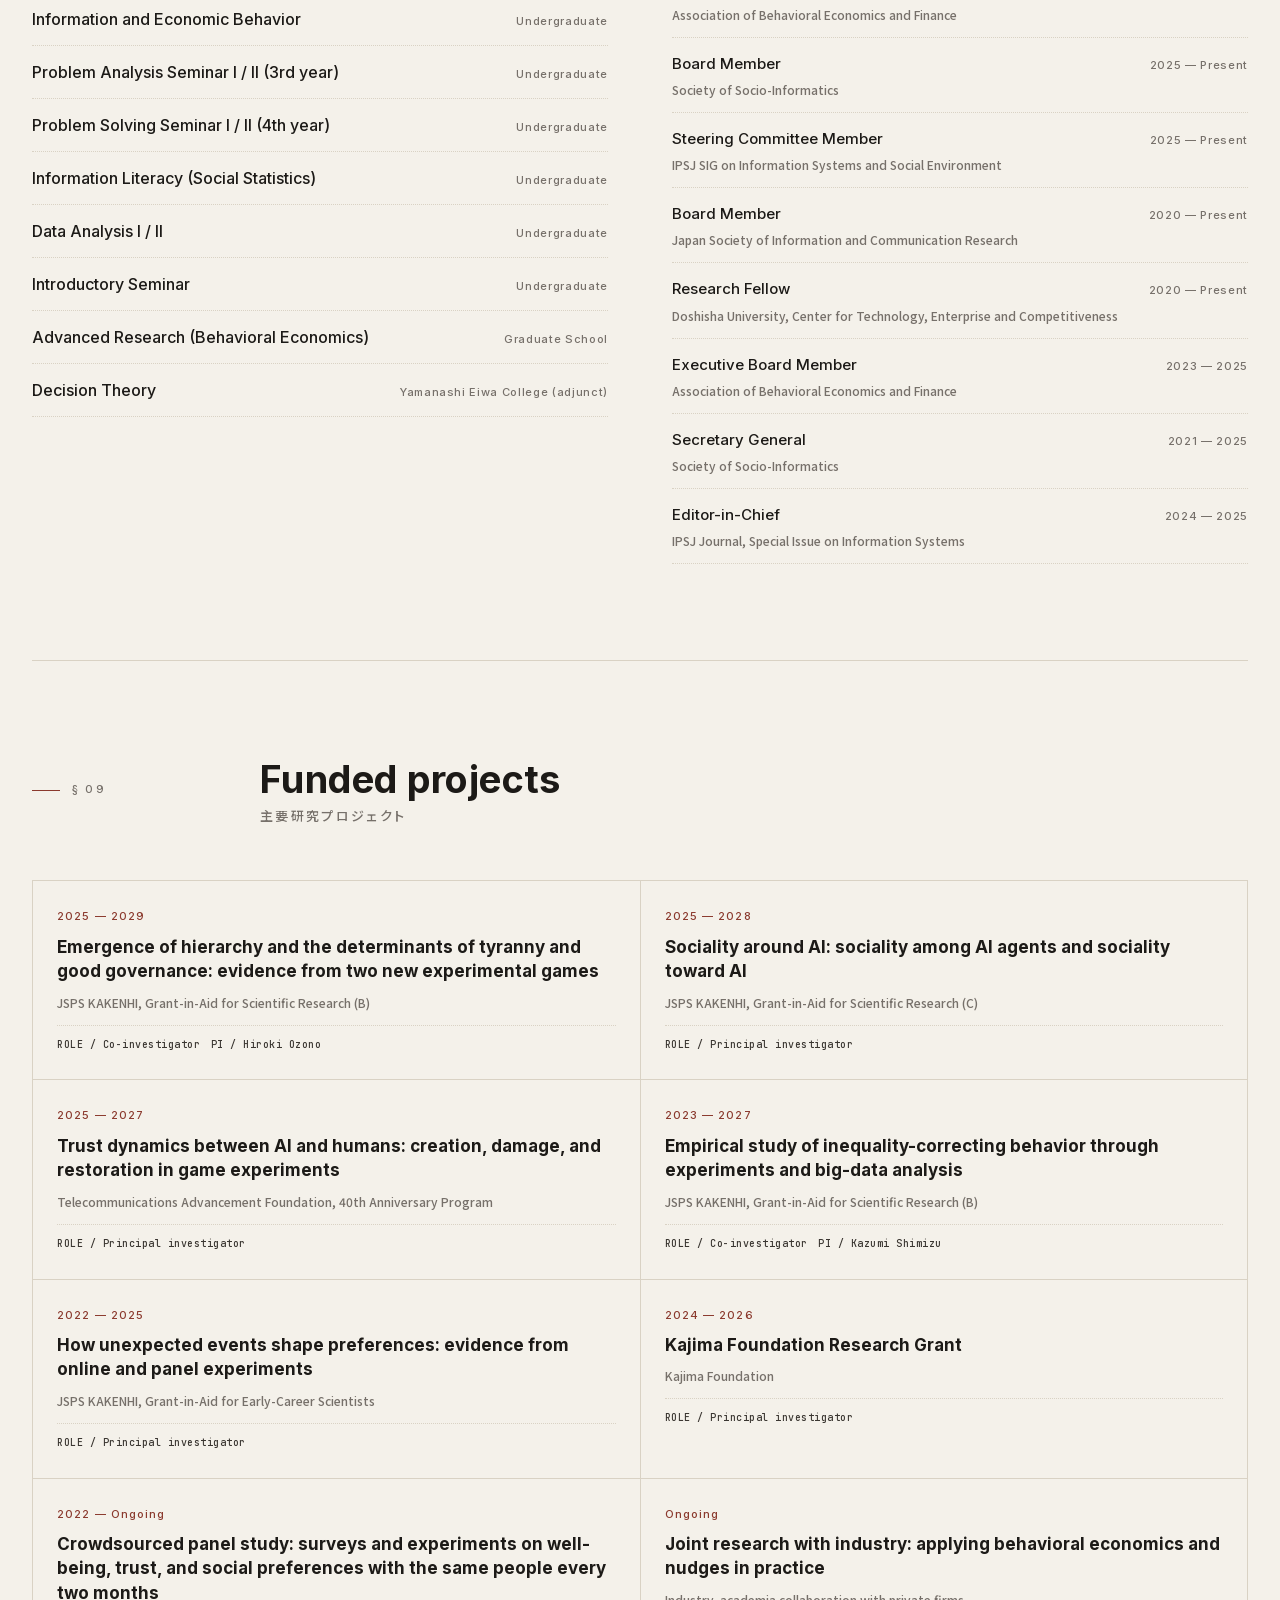
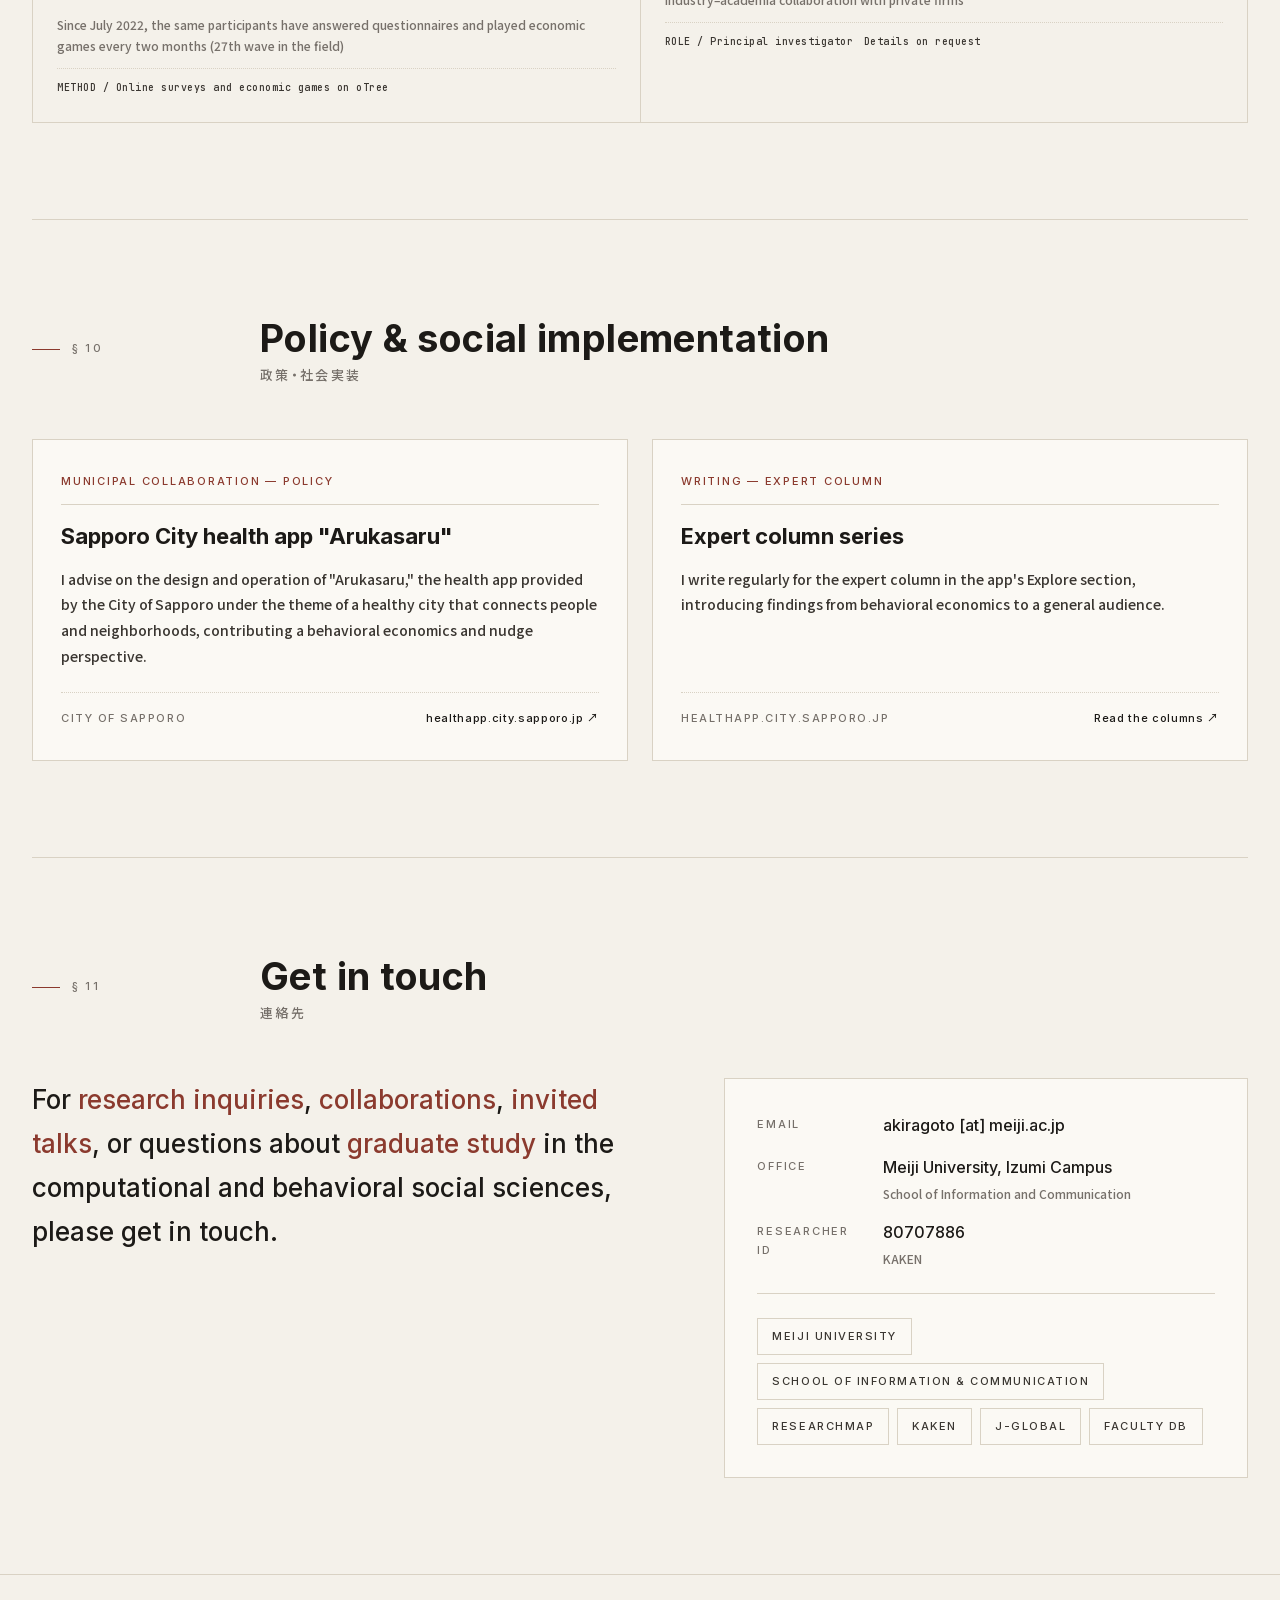
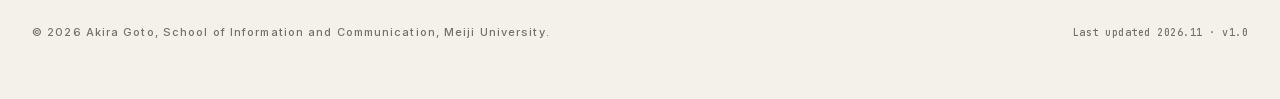
==== commit a02db519: "主要研究プロジェクトにパネル調査のカードを追加（日英） Co-Authored-By: Claude Fable 5.2 <noreply@anthropic.com> Claude-Session:" ====
--- a/en/index.html
+++ b/en/index.html
@@ -1385,6 +1385,13 @@
     </div>
 
     <div class="proj">
+      <div class="p-when">2022 — Ongoing</div>
+      <h4>Crowdsourced panel study: surveys and experiments on well-being, trust, and social preferences with the same people every two months</h4>
+      <div class="p-funder">Since July 2022, the same participants have answered questionnaires and played economic games every two months (27th wave in the field)</div>
+      <div class="p-role">METHOD / Online surveys and economic games on oTree</div>
+    </div>
+
+    <div class="proj">
       <div class="p-when">Ongoing</div>
       <h4>Joint research with industry: applying behavioral economics and nudges in practice</h4>
       <div class="p-funder">Industry–academia collaboration with private firms</div>
@@ -1463,7 +1470,7 @@
 <footer>
   <div class="footer-inner">
     <div class="copy">© 2026 Akira Goto, School of Information and Communication, Meiji University.</div>
-    <div class="built">Last updated <span id="lastUpdated">2026.10</span> · v1.0</div>
+    <div class="built">Last updated <span id="lastUpdated">2026.11</span> · v1.0</div>
   </div>
 </footer>
 
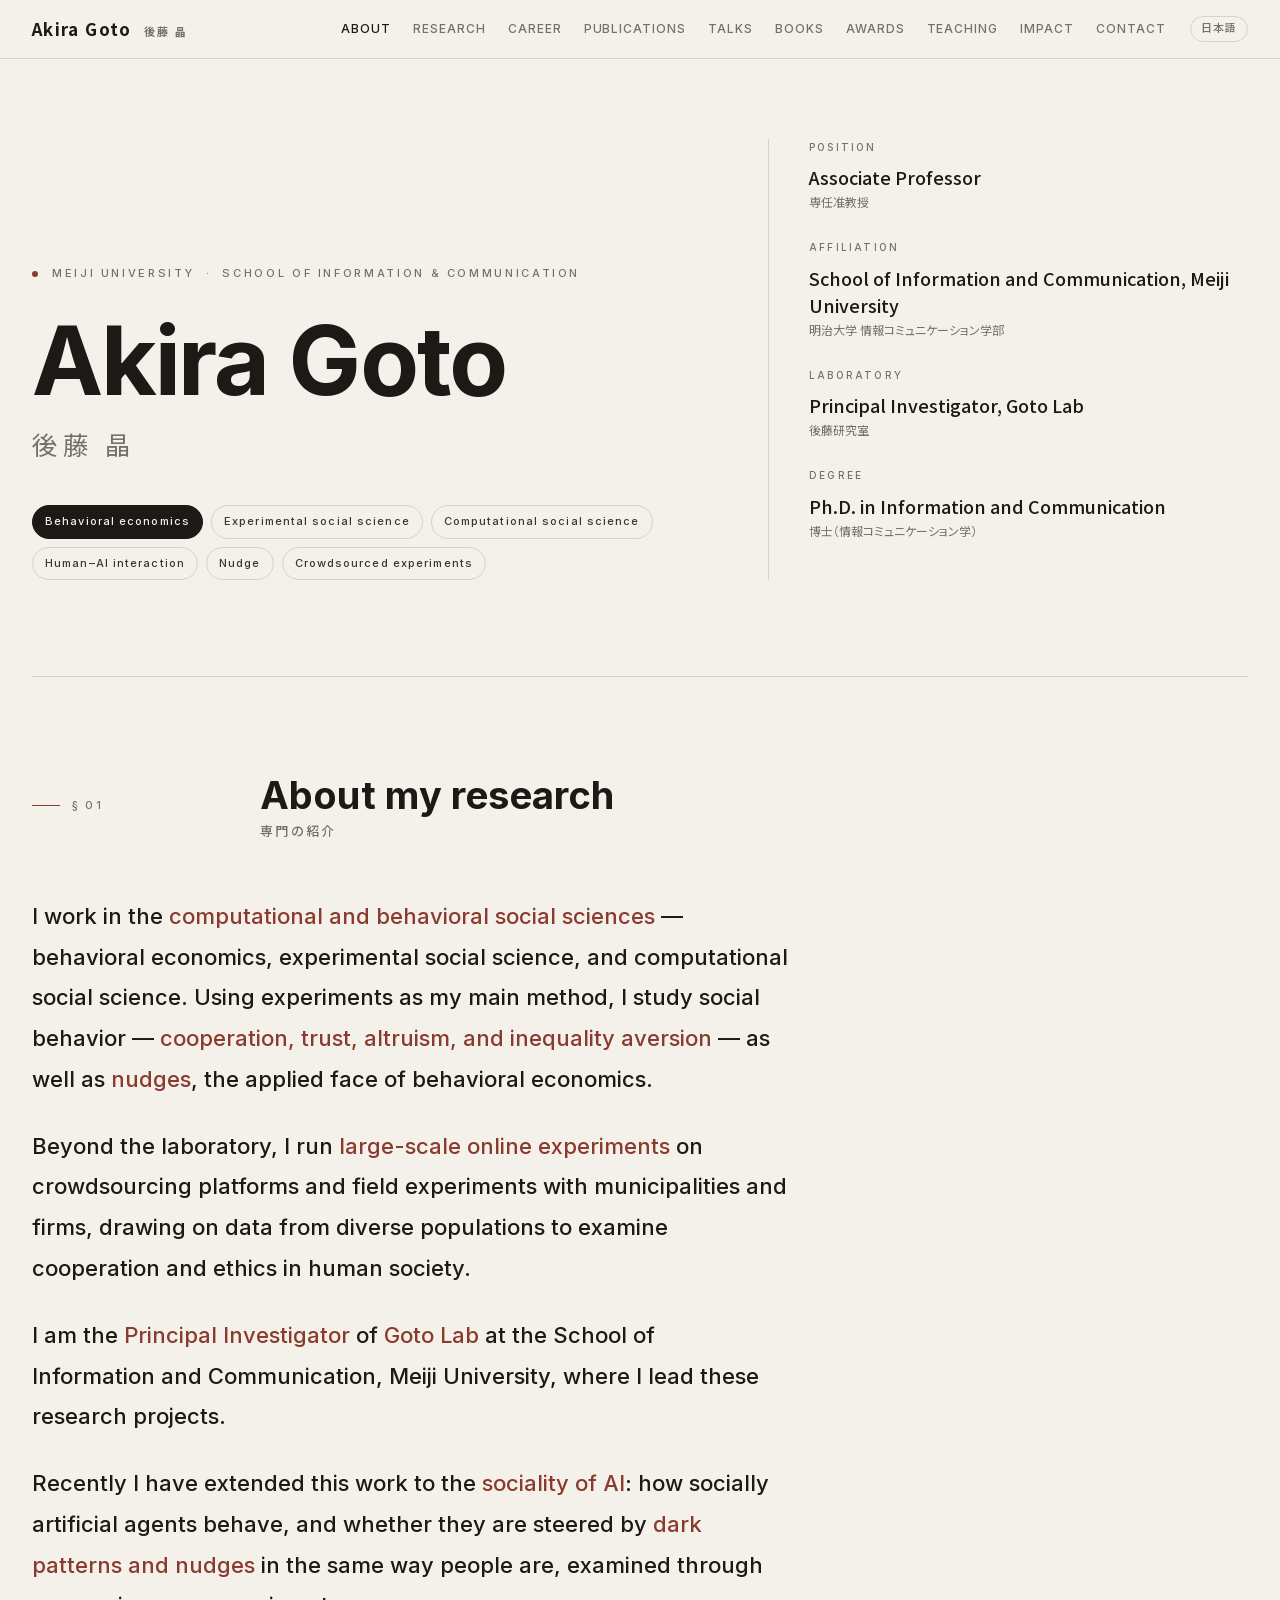
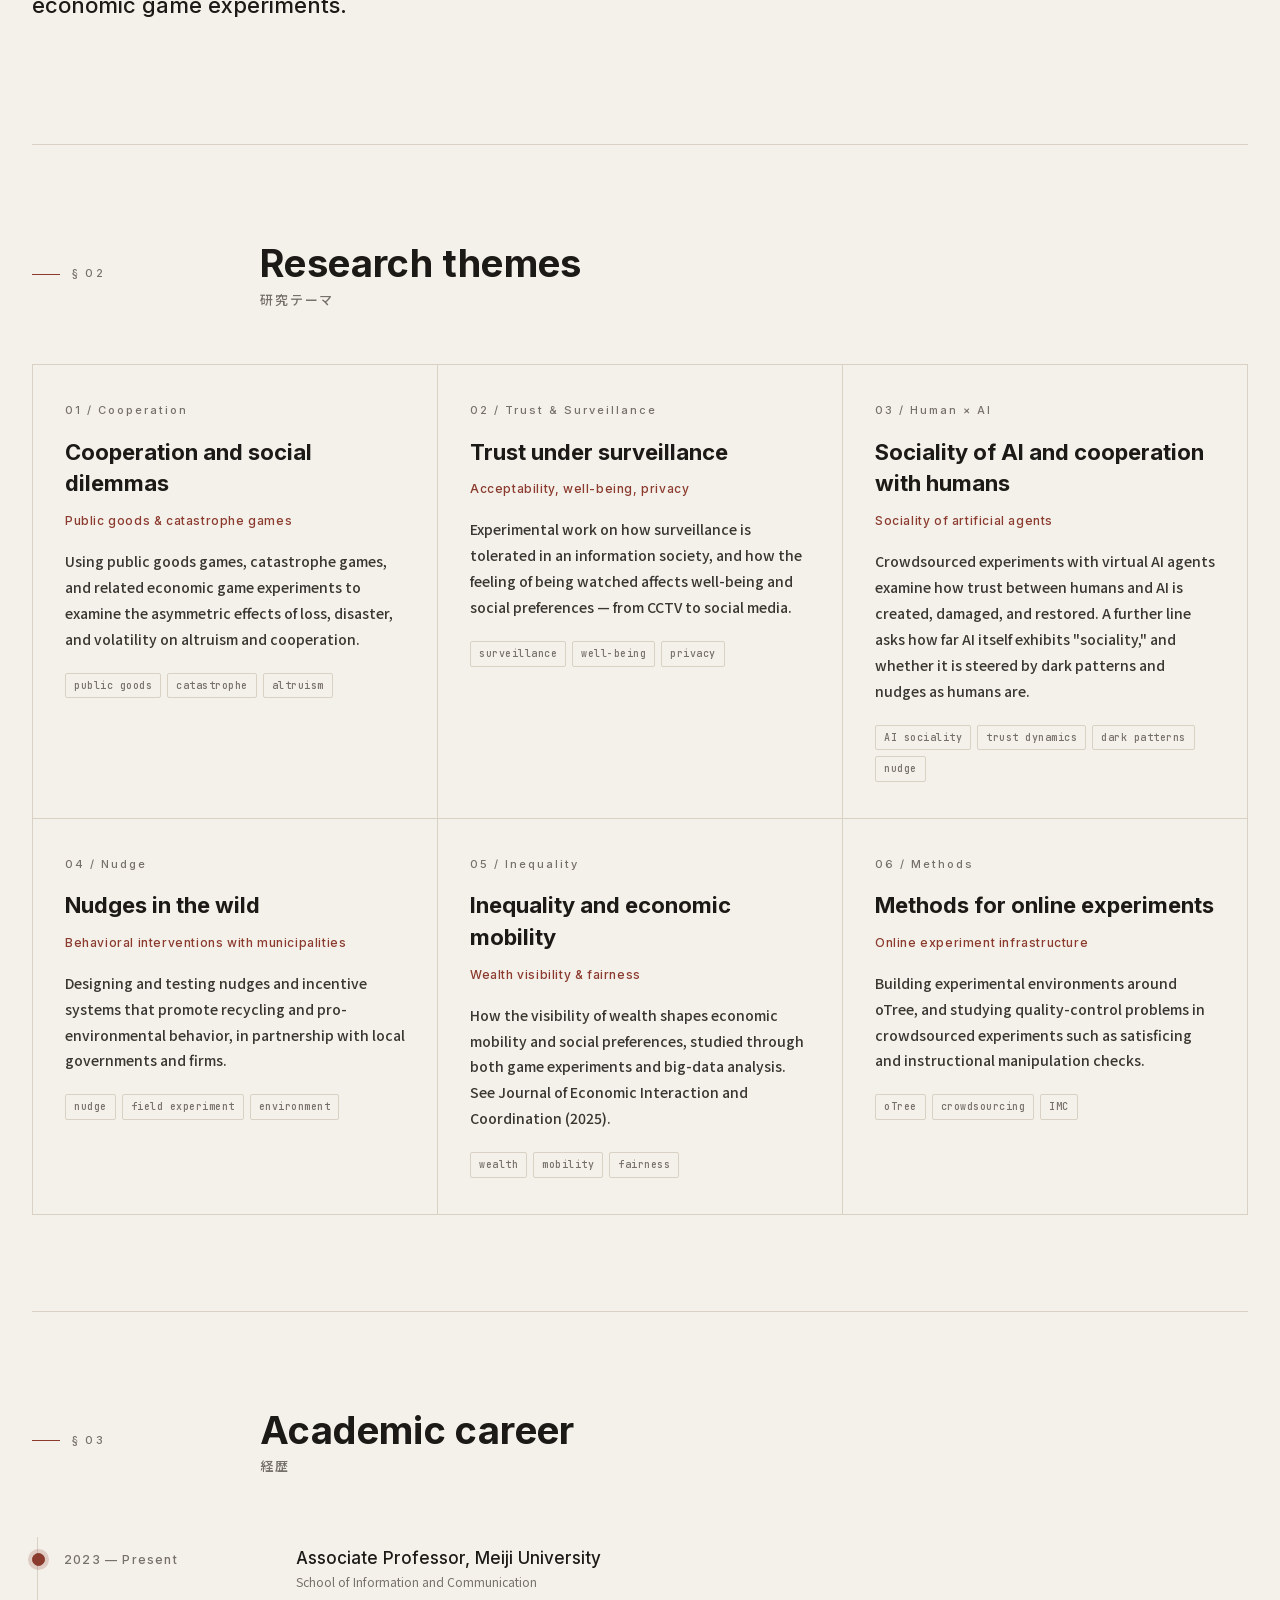
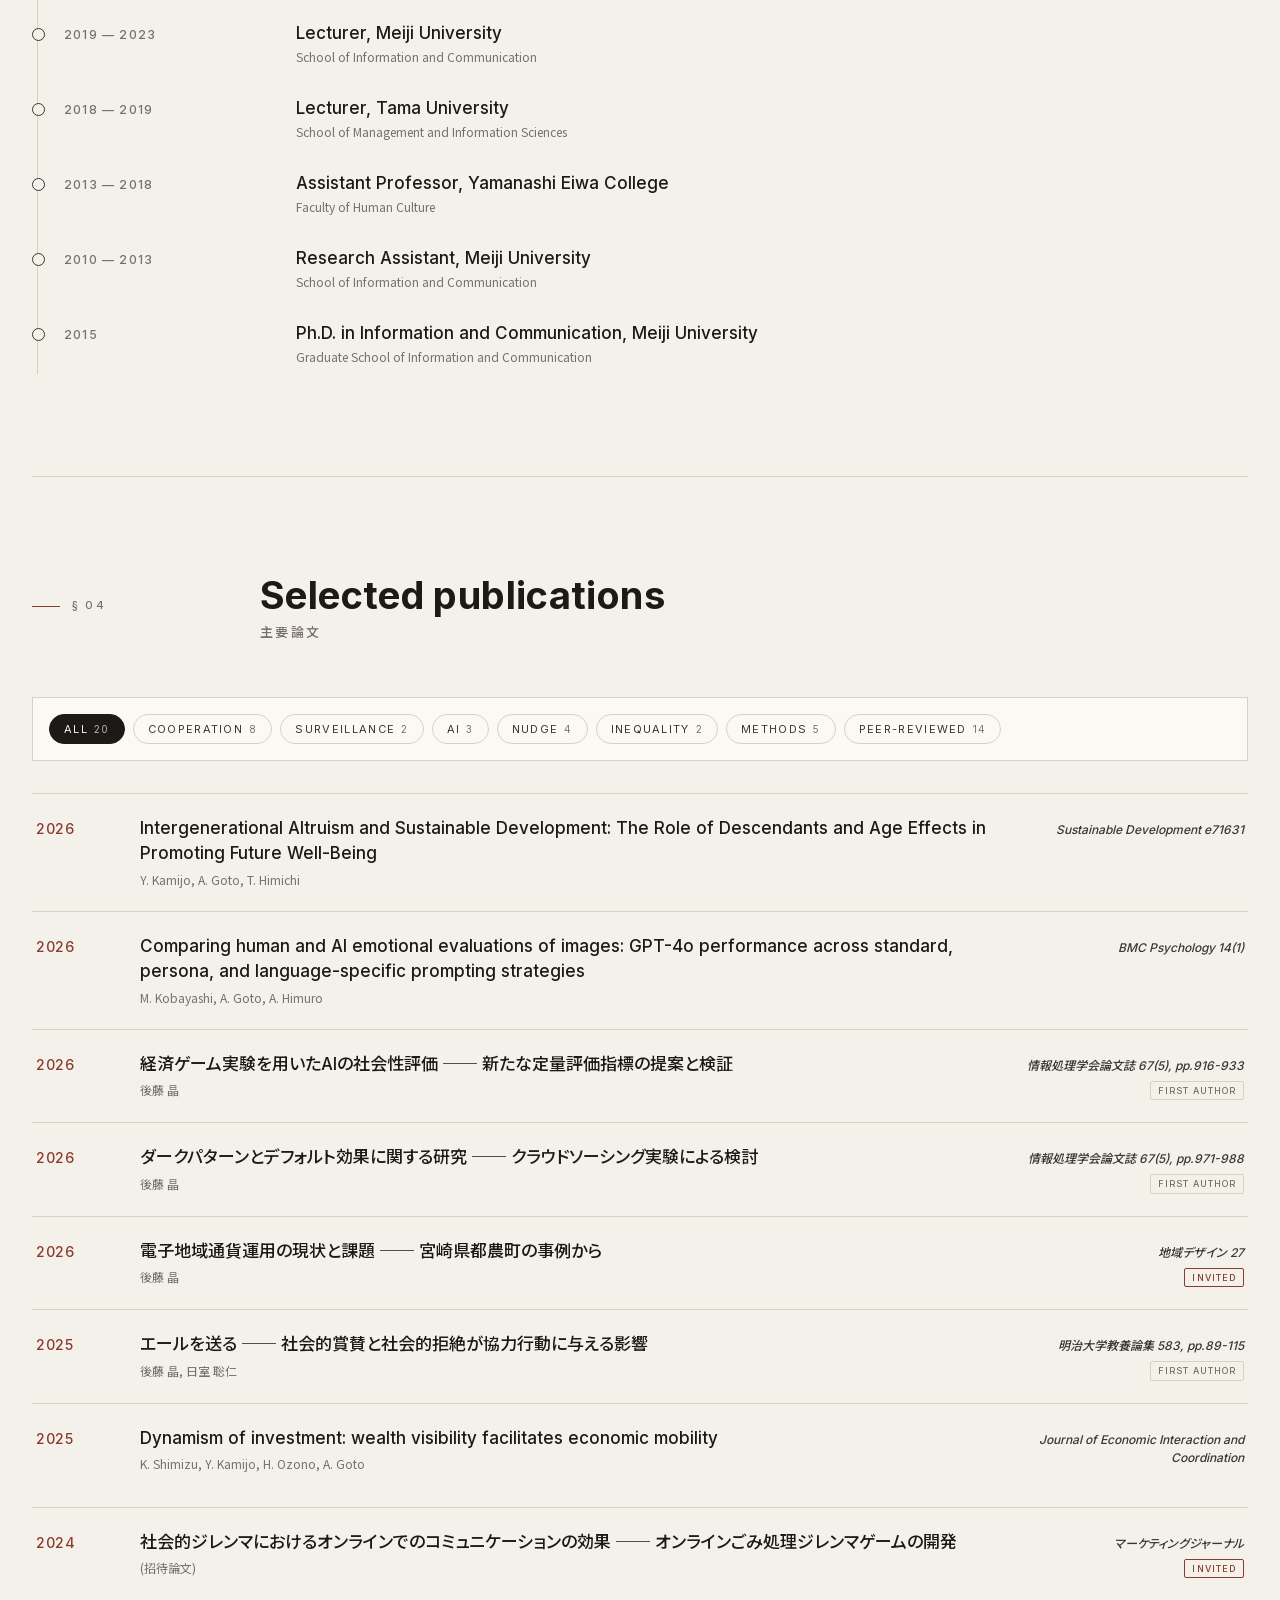
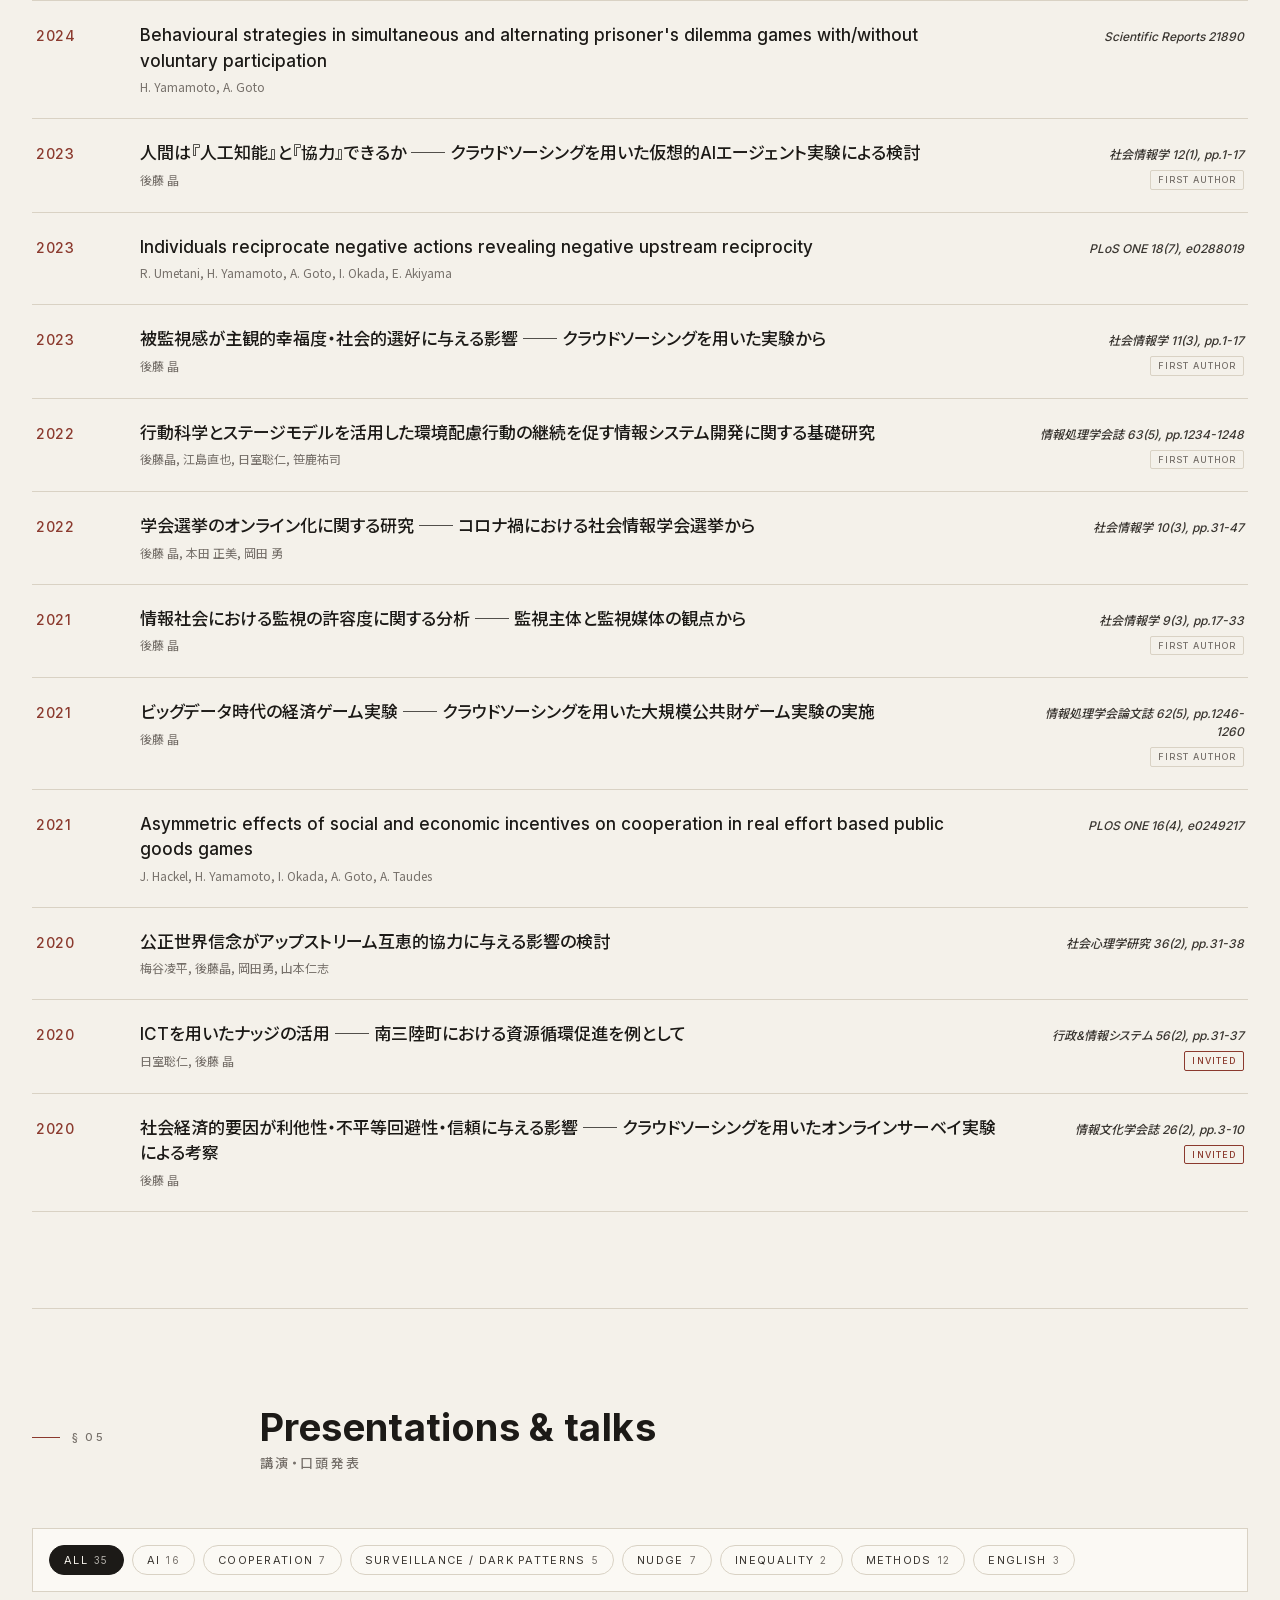
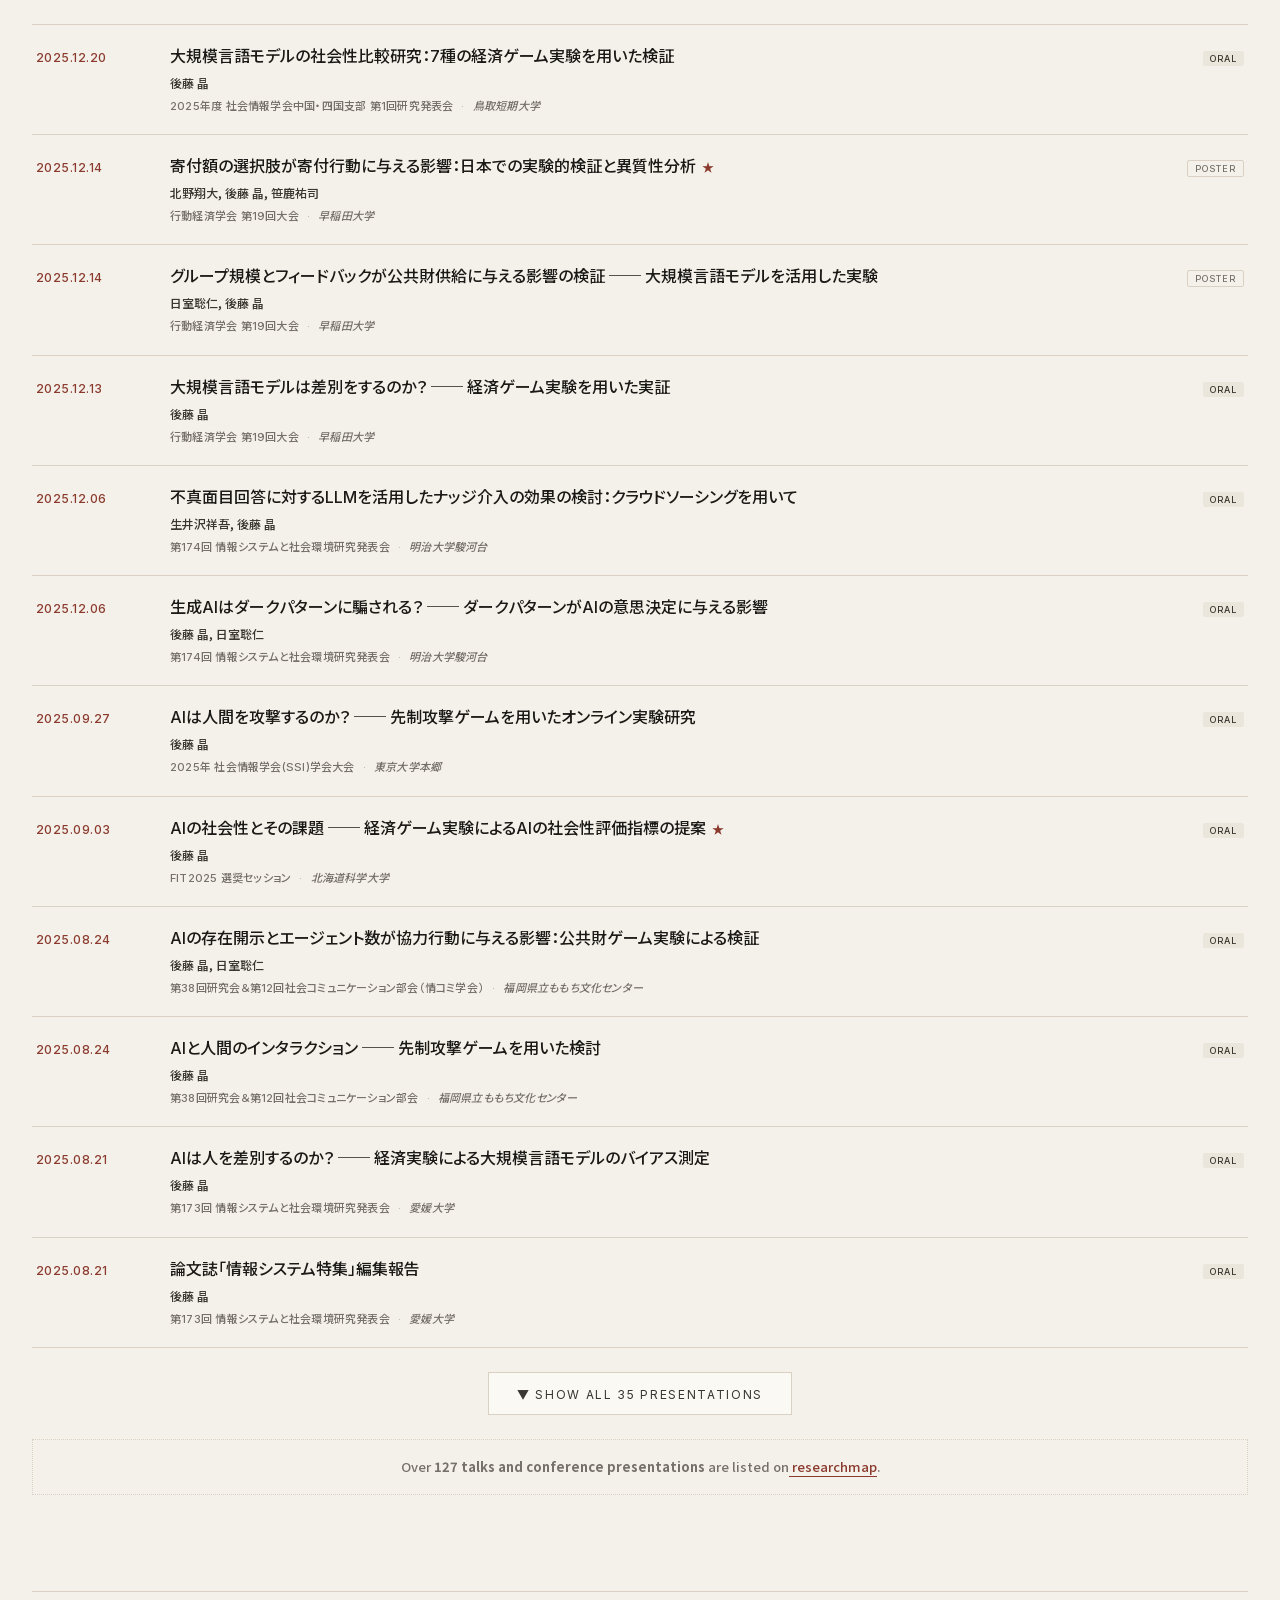
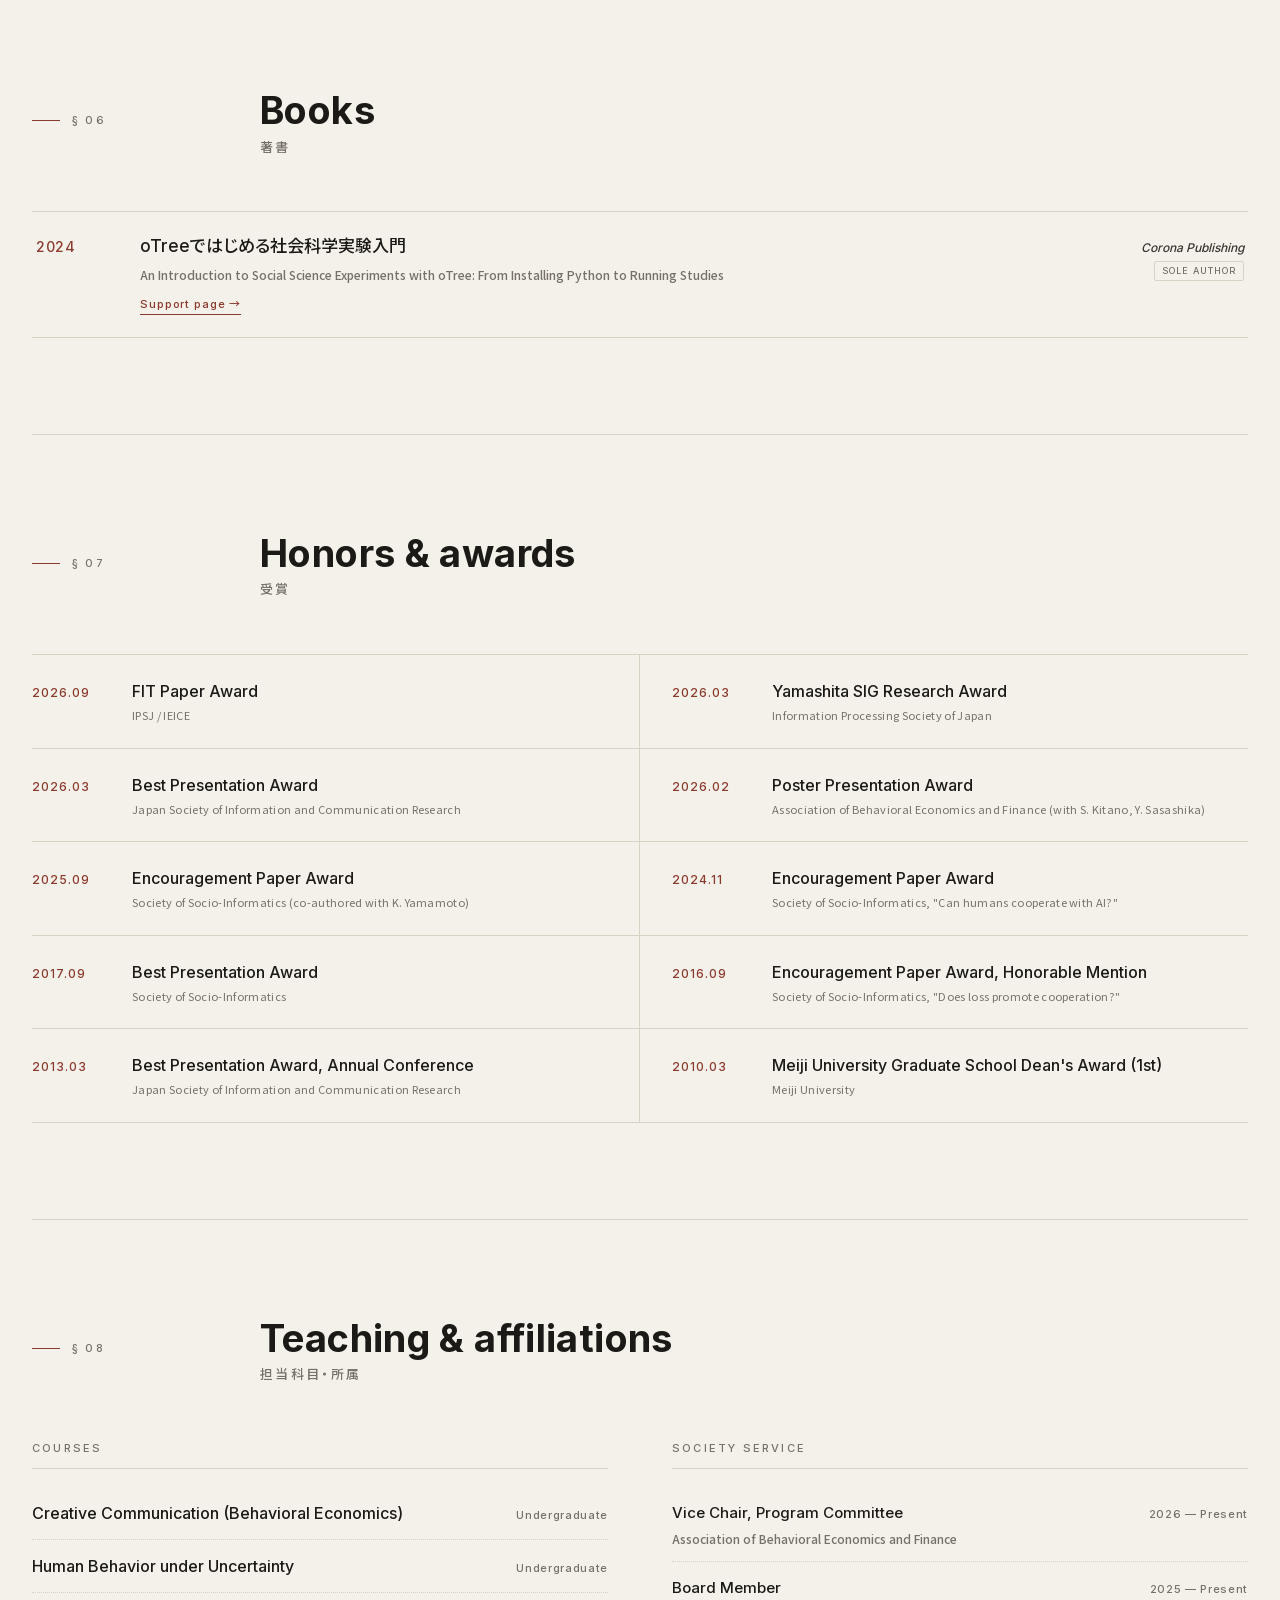
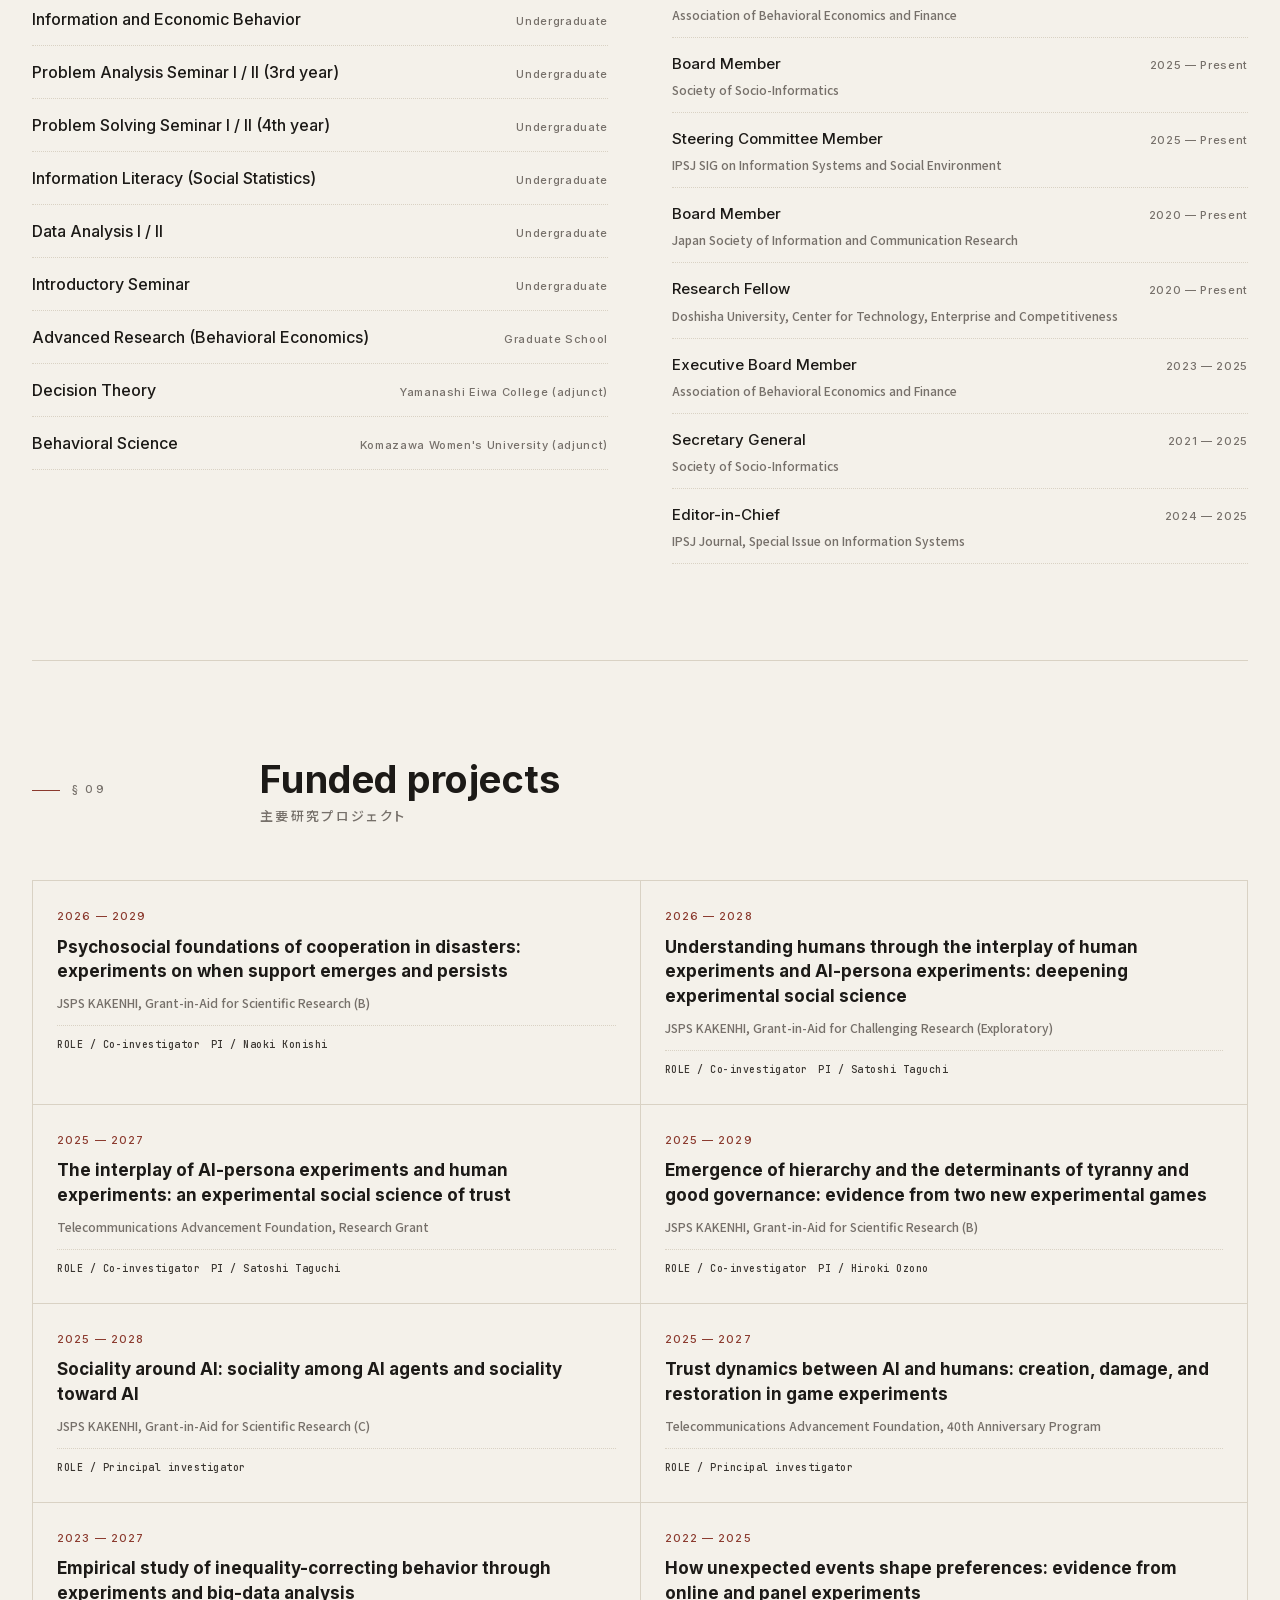
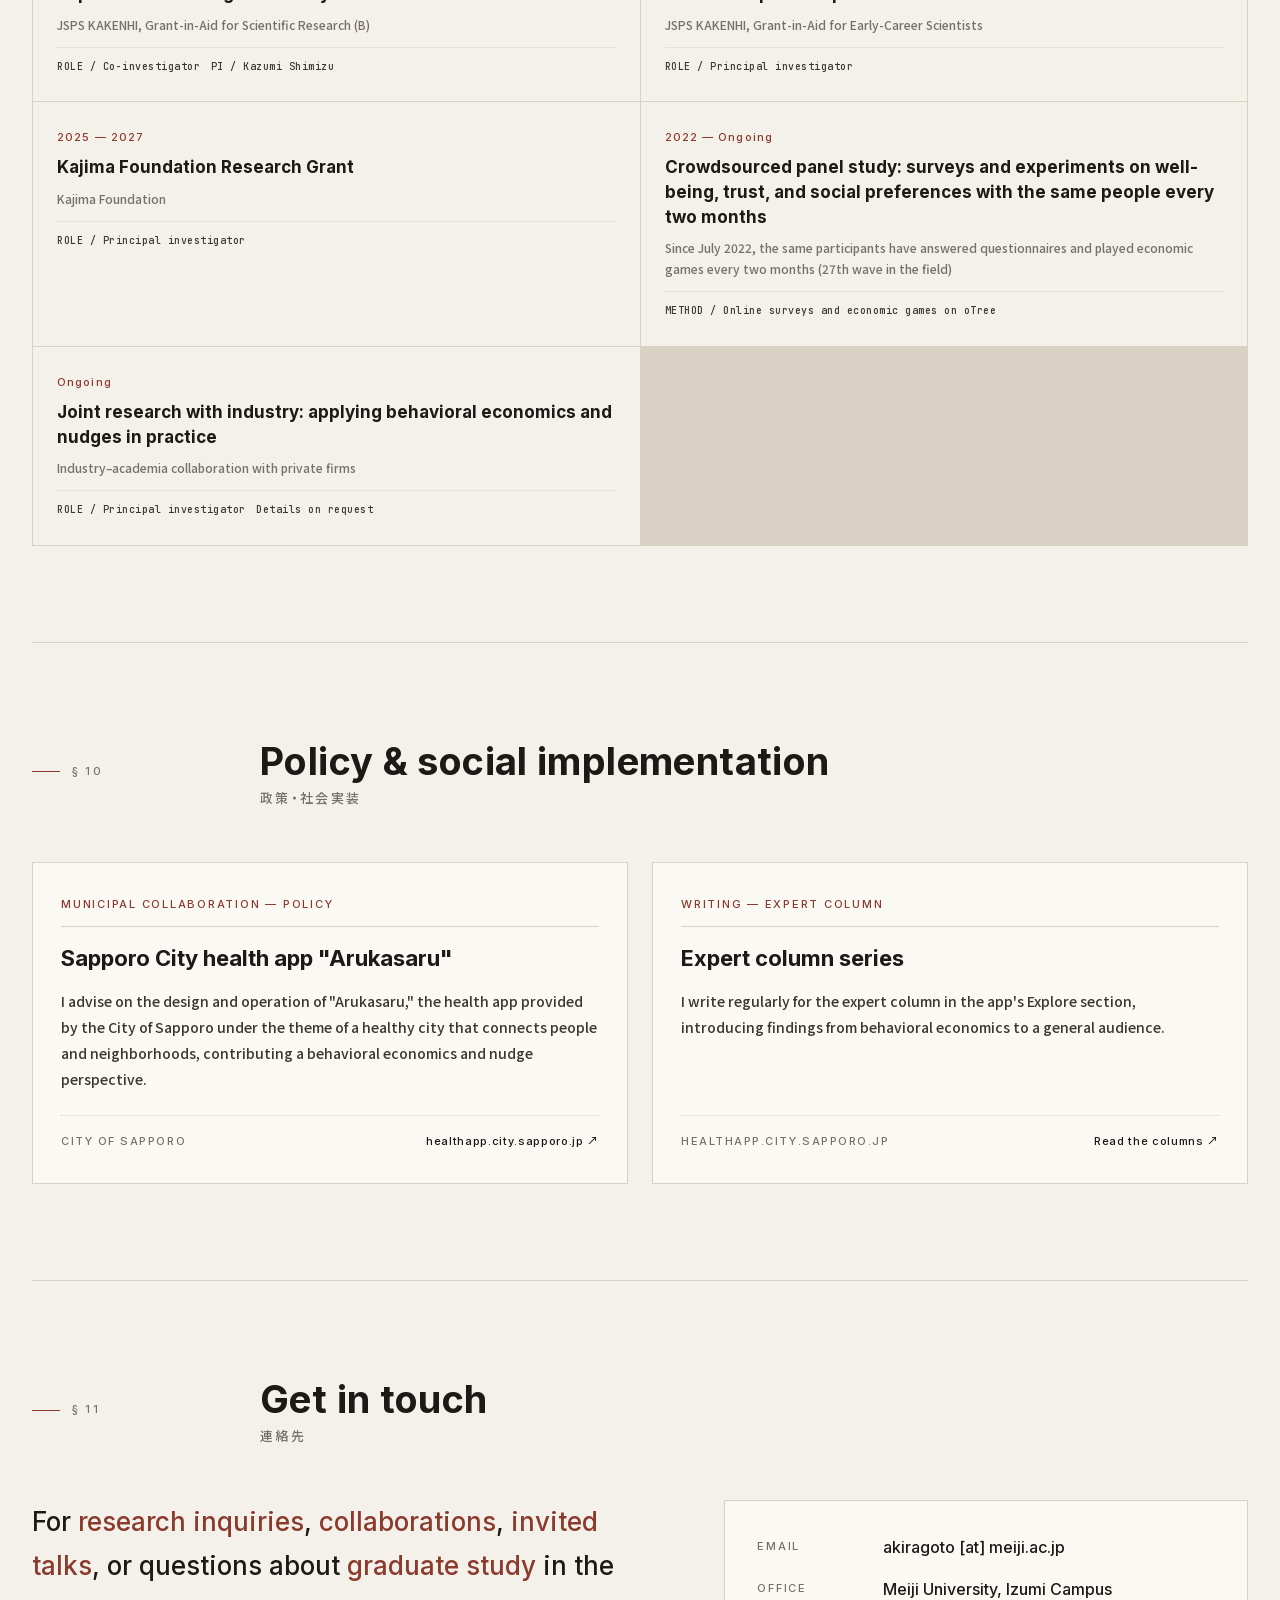
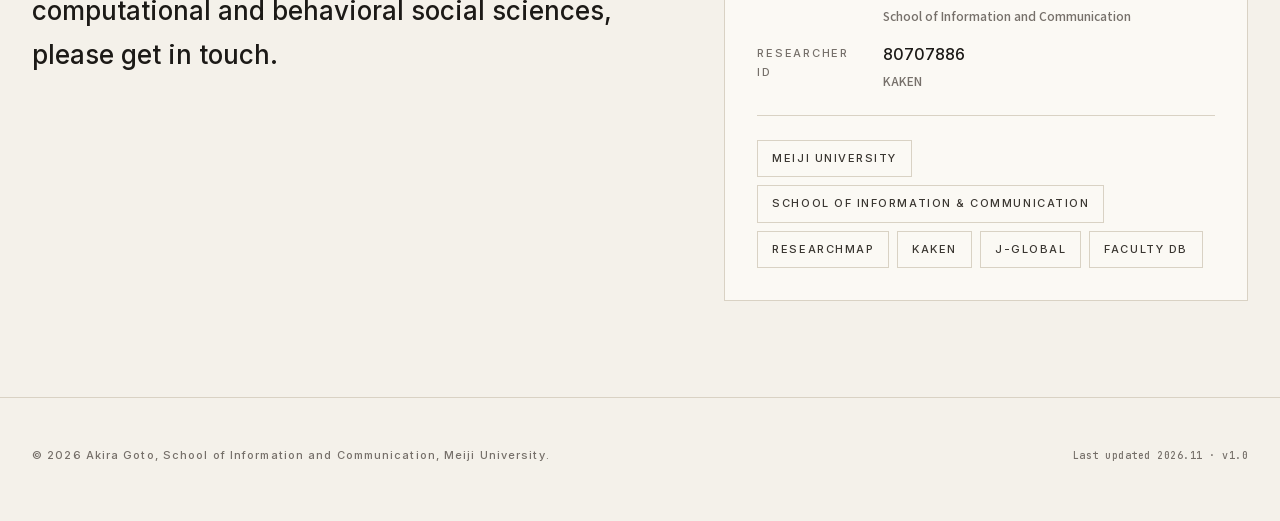
==== commit 37bc18dd: "分担の研究費3件と駒沢女子大学の行動科学を追加し，鹿島の期間を訂正（日英） Co-Authored-By: Claude Fable 5.2 <noreply@anthropic.com> Claud" ====
--- a/en/index.html
+++ b/en/index.html
@@ -1314,6 +1314,7 @@
         <li><span class="name">Introductory Seminar</span><span class="where">Undergraduate</span></li>
         <li><span class="name">Advanced Research (Behavioral Economics)</span><span class="where">Graduate School</span></li>
         <li><span class="name">Decision Theory</span><span class="where">Yamanashi Eiwa College (adjunct)</span></li>
+        <li><span class="name">Behavioral Science</span><span class="where">Komazawa Women's University (adjunct)</span></li>
       </ul>
     </div>
     <div>
@@ -1343,6 +1344,27 @@
   <div class="projects">
 
     <div class="proj">
+      <div class="p-when">2026 — 2029</div>
+      <h4>Psychosocial foundations of cooperation in disasters: experiments on when support emerges and persists</h4>
+      <div class="p-funder">JSPS KAKENHI, Grant-in-Aid for Scientific Research (B)</div>
+      <div class="p-role">ROLE / Co-investigator　PI / Naoki Konishi</div>
+    </div>
+
+    <div class="proj">
+      <div class="p-when">2026 — 2028</div>
+      <h4>Understanding humans through the interplay of human experiments and AI-persona experiments: deepening experimental social science</h4>
+      <div class="p-funder">JSPS KAKENHI, Grant-in-Aid for Challenging Research (Exploratory)</div>
+      <div class="p-role">ROLE / Co-investigator　PI / Satoshi Taguchi</div>
+    </div>
+
+    <div class="proj">
+      <div class="p-when">2025 — 2027</div>
+      <h4>The interplay of AI-persona experiments and human experiments: an experimental social science of trust</h4>
+      <div class="p-funder">Telecommunications Advancement Foundation, Research Grant</div>
+      <div class="p-role">ROLE / Co-investigator　PI / Satoshi Taguchi</div>
+    </div>
+
+    <div class="proj">
       <div class="p-when">2025 — 2029</div>
       <h4>Emergence of hierarchy and the determinants of tyranny and good governance: evidence from two new experimental games</h4>
       <div class="p-funder">JSPS KAKENHI, Grant-in-Aid for Scientific Research (B)</div>
@@ -1378,7 +1400,7 @@
     </div>
 
     <div class="proj">
-      <div class="p-when">2024 — 2026</div>
+      <div class="p-when">2025 — 2027</div>
       <h4>Kajima Foundation Research Grant</h4>
       <div class="p-funder">Kajima Foundation</div>
       <div class="p-role">ROLE / Principal investigator</div>
